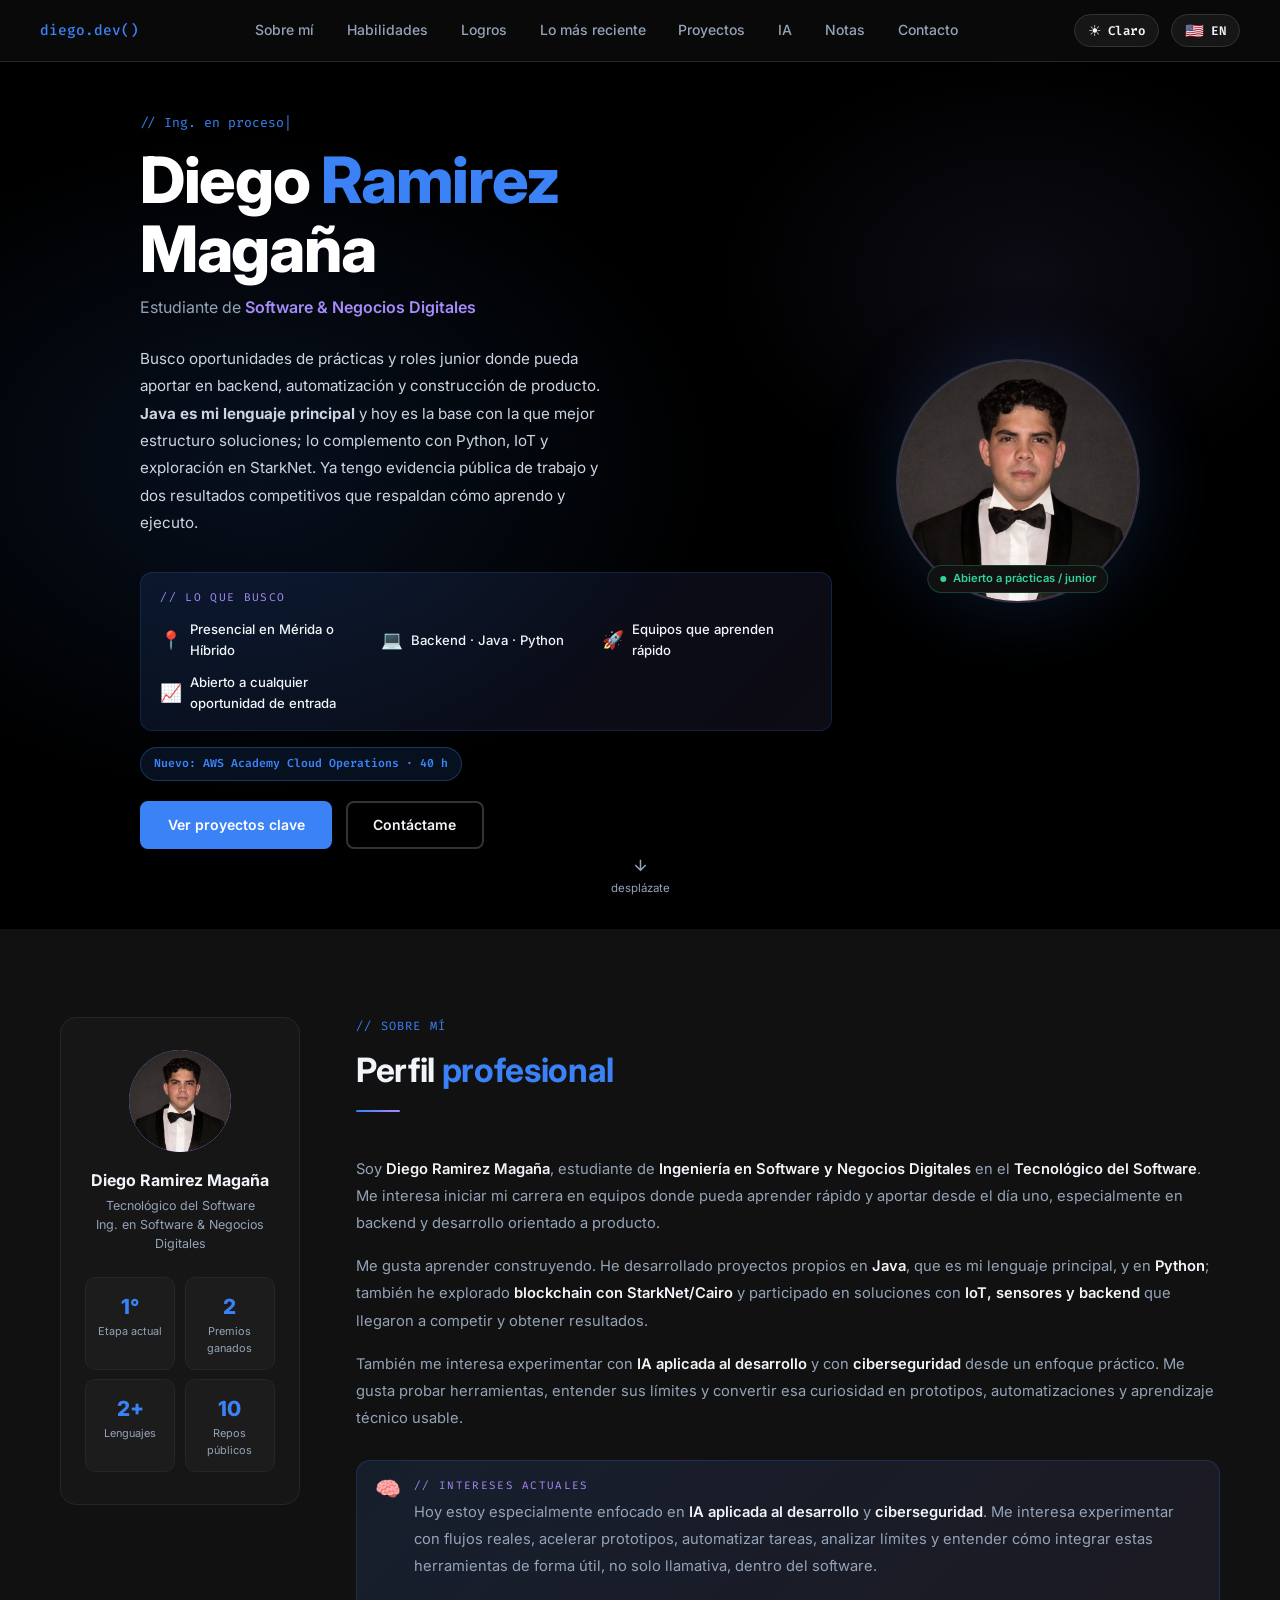
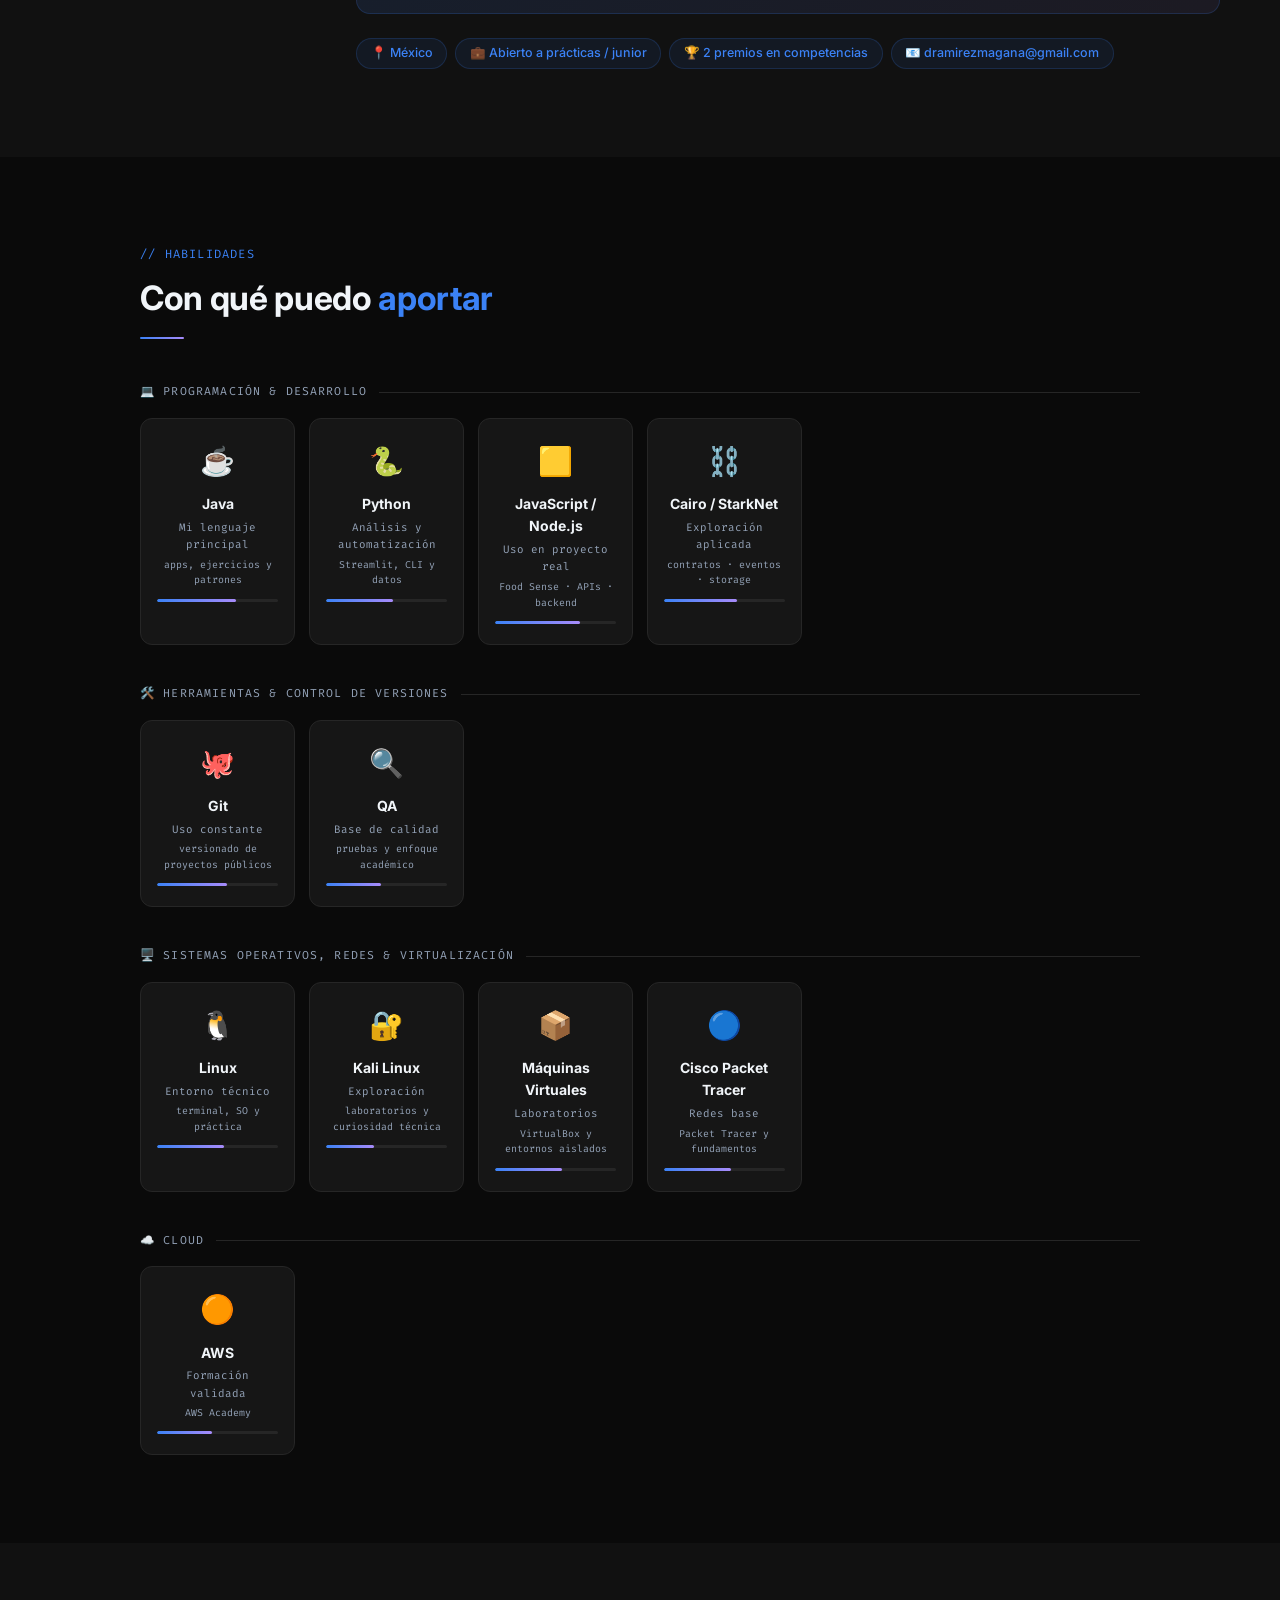
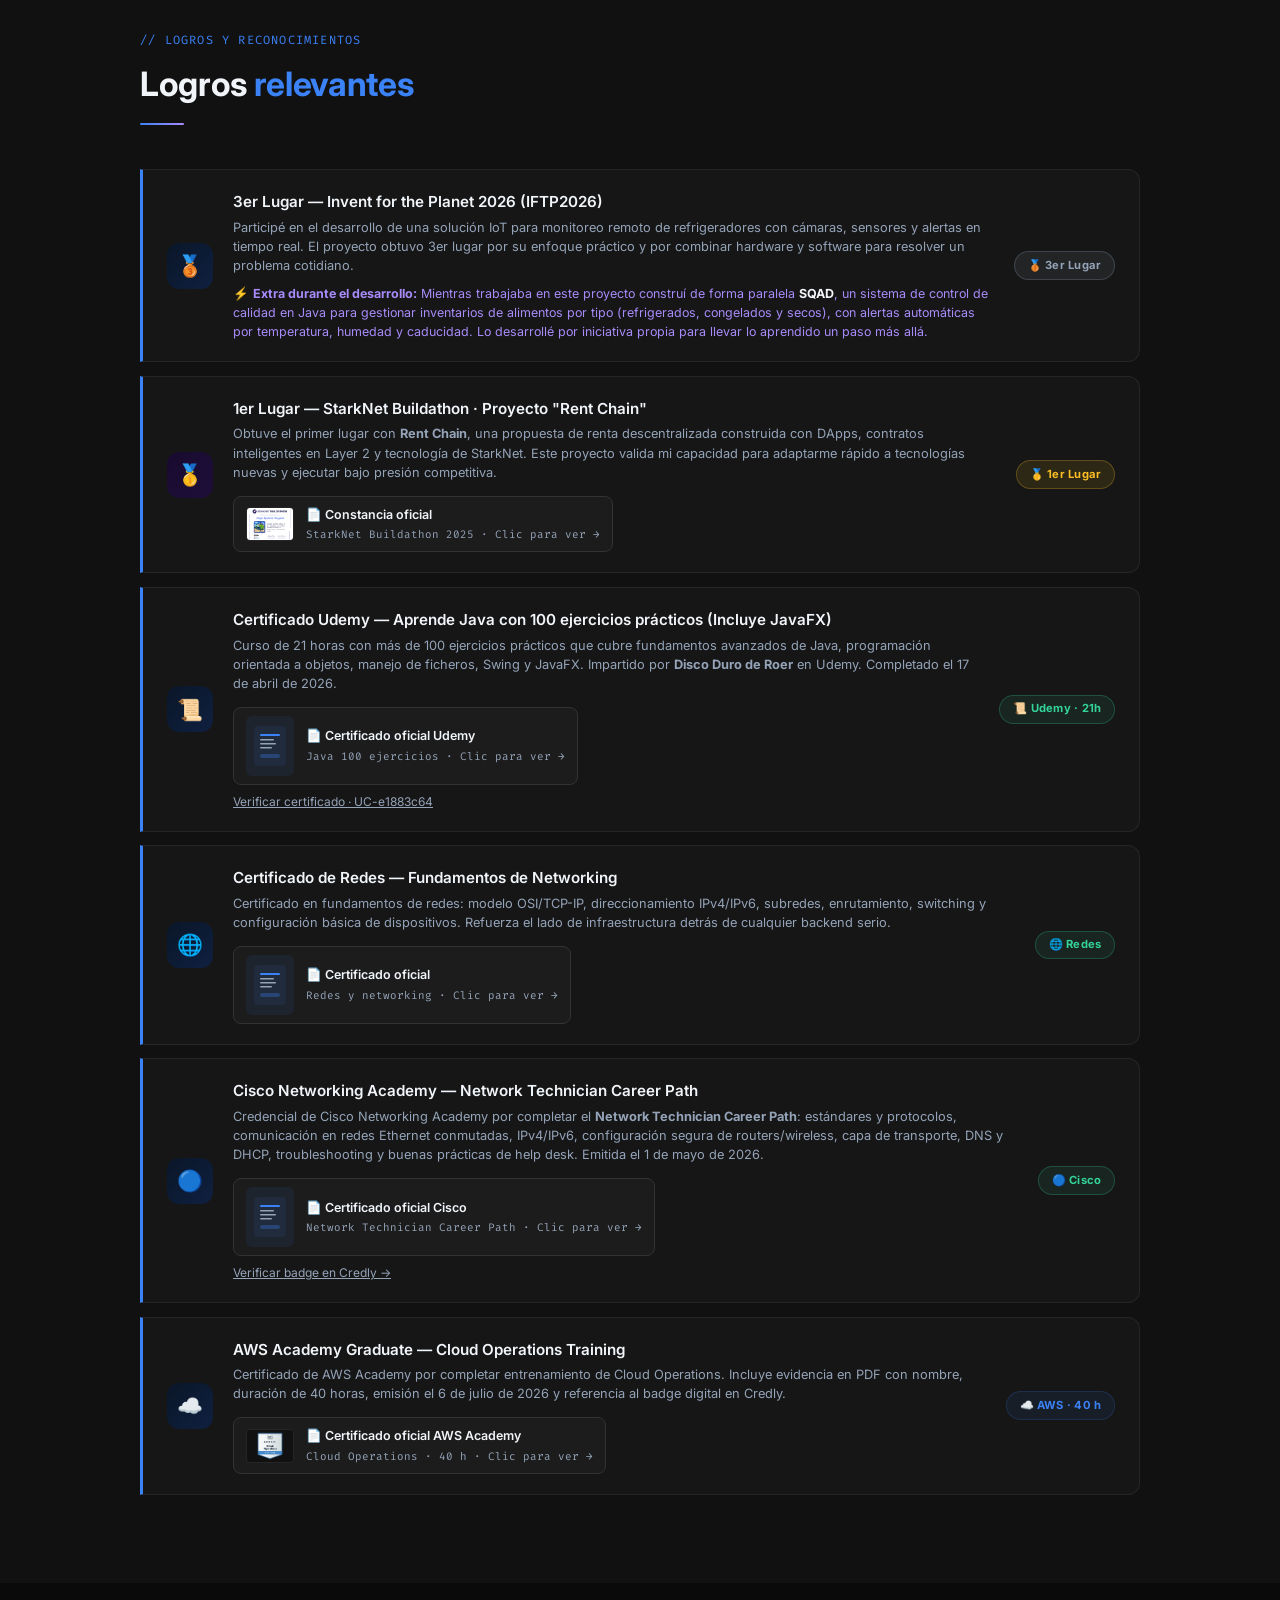
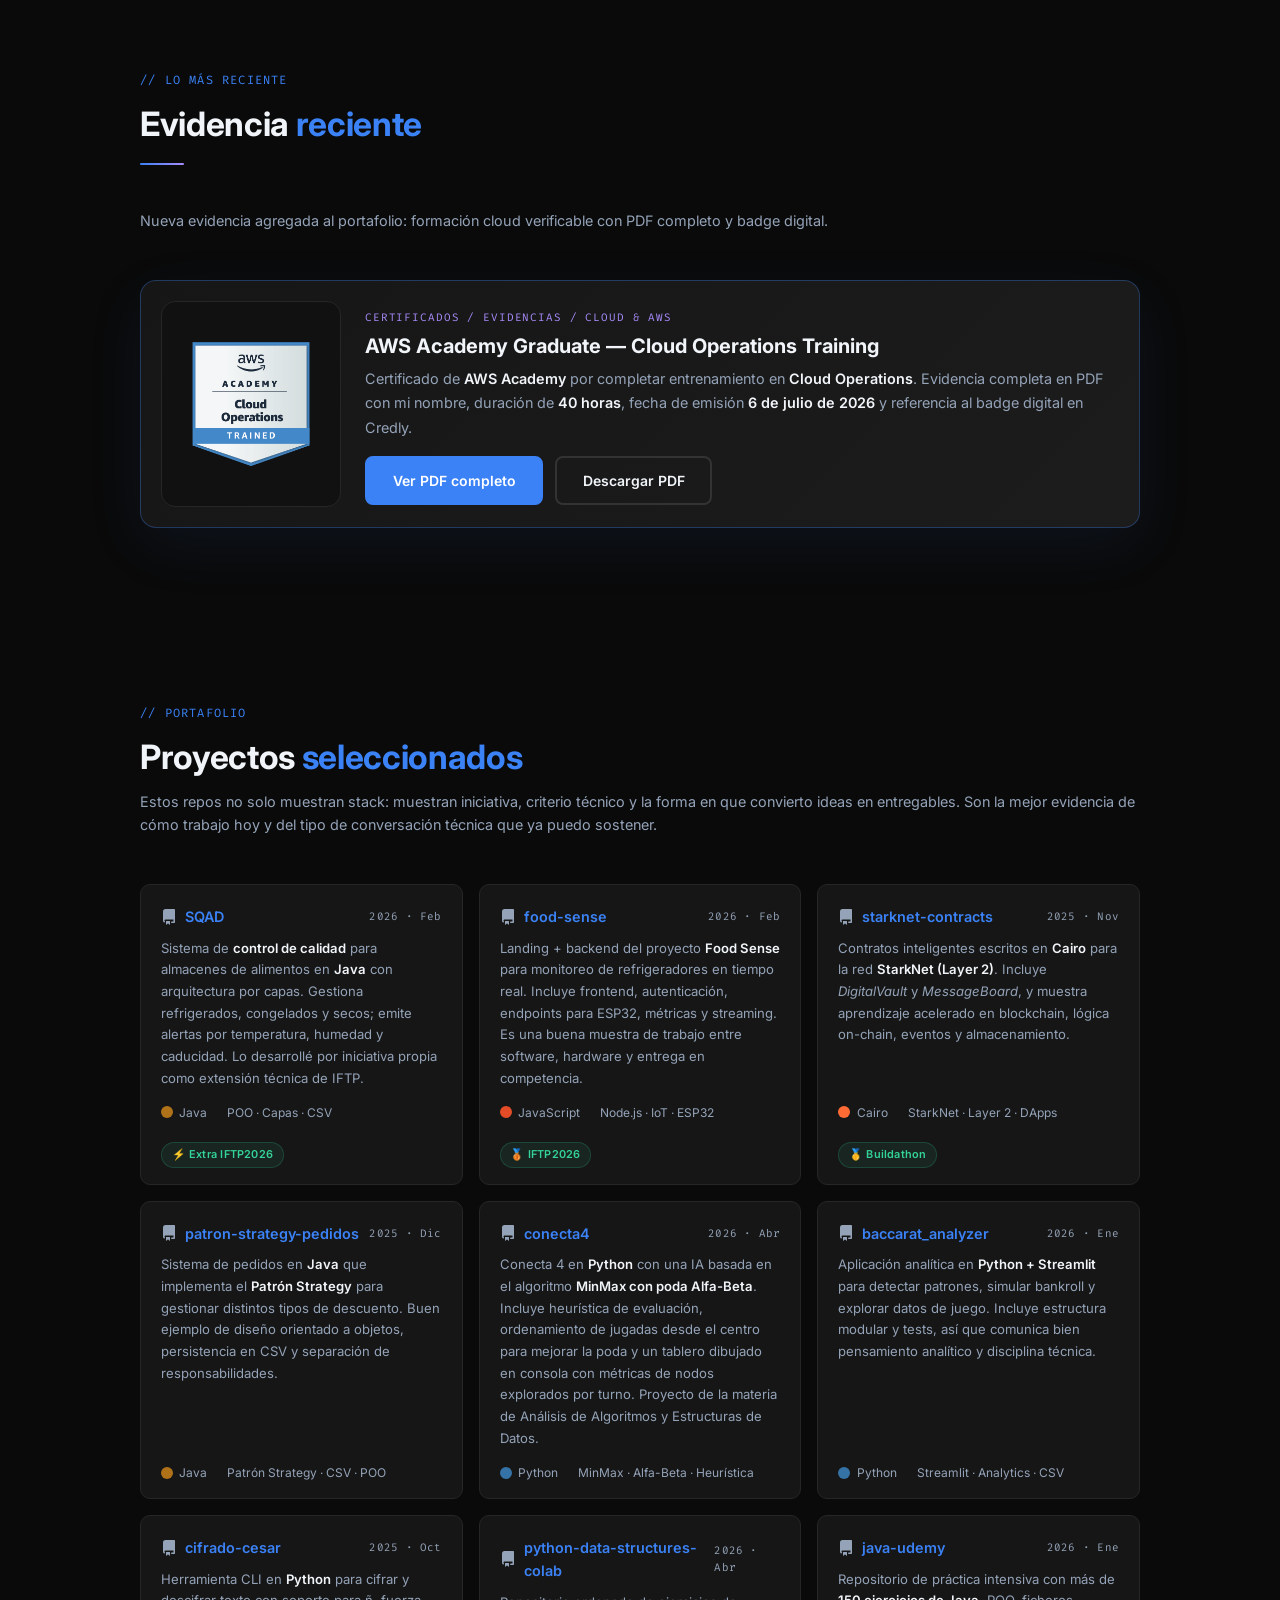
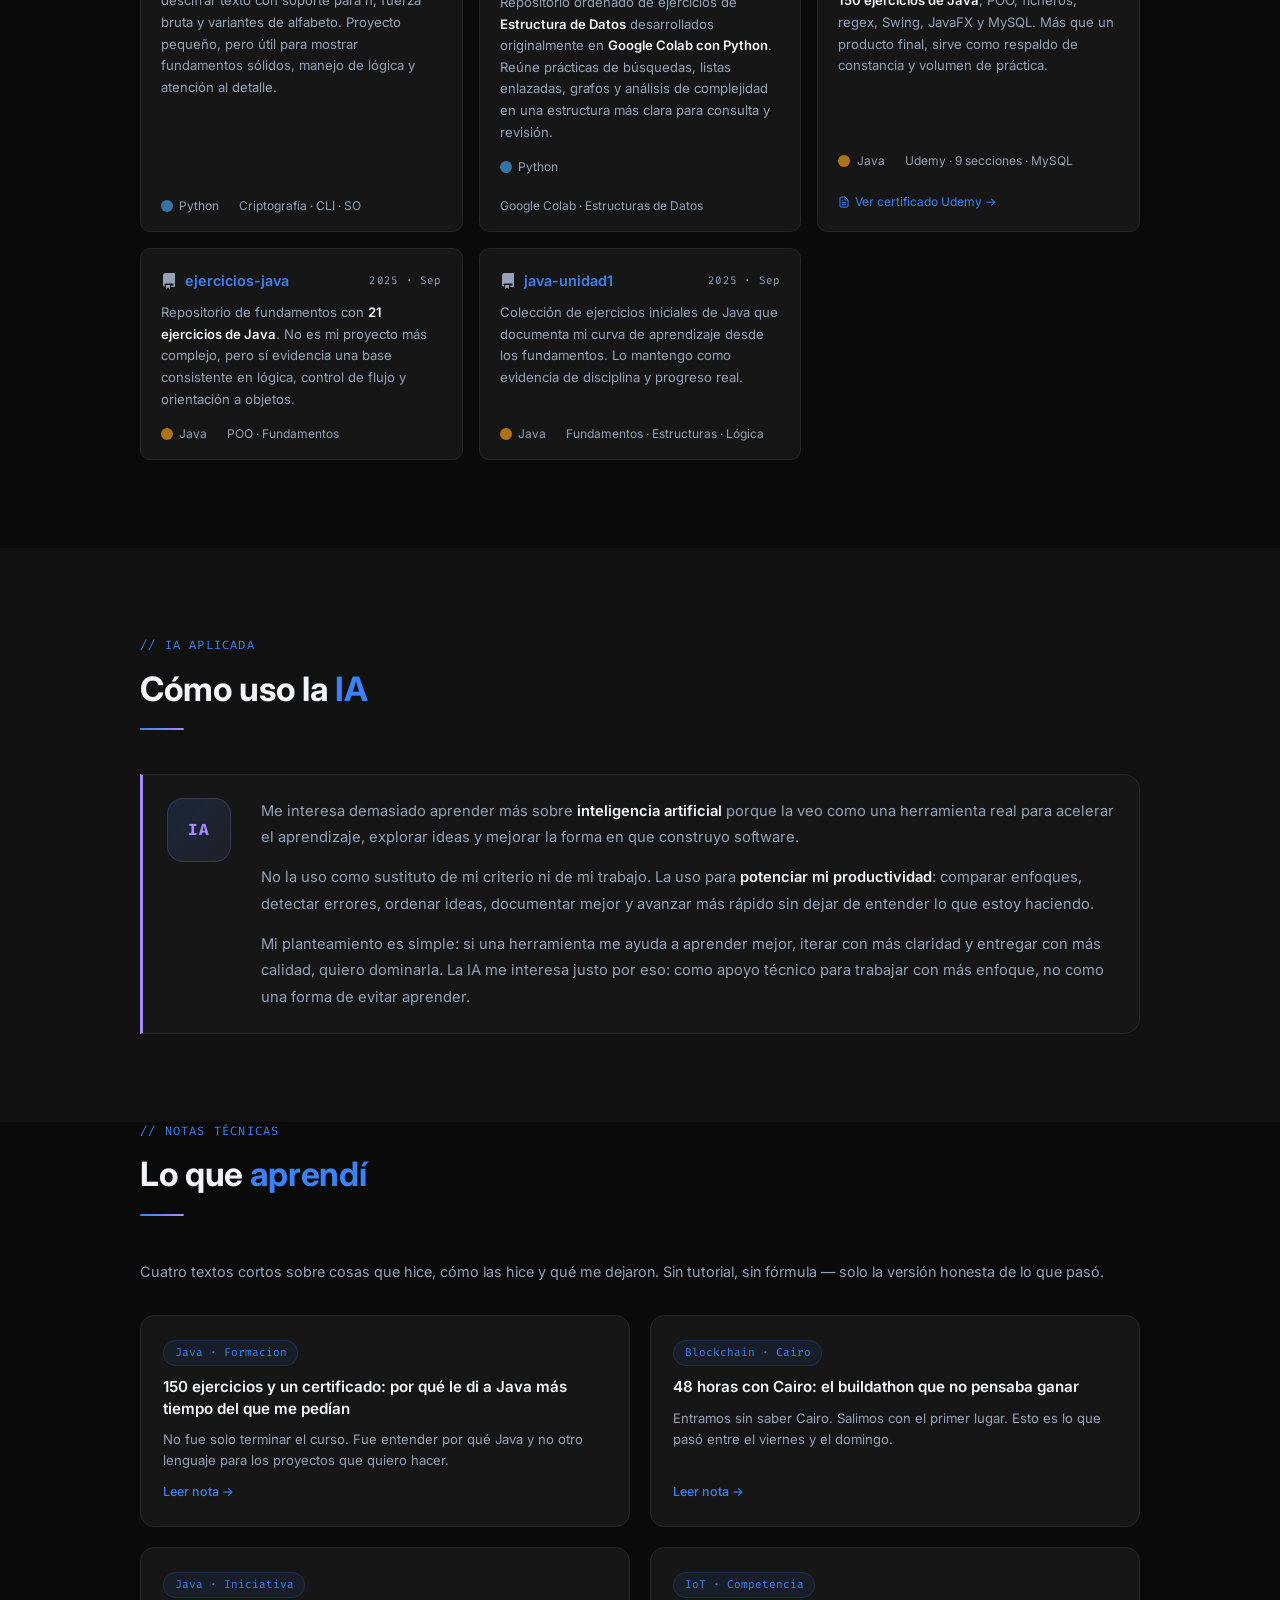
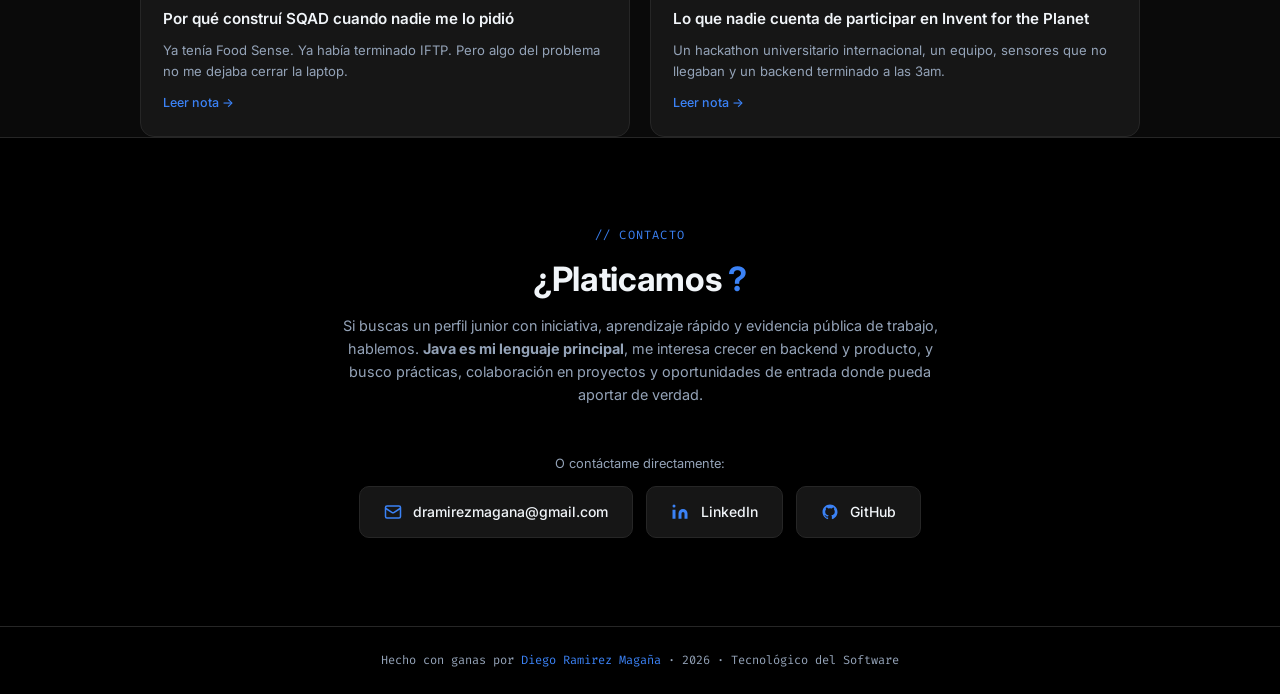
==== index.html @ ca090a3c "Ajusta orden de secciones y PDF AWS" ====
<!DOCTYPE html>
<html lang="es">
<head>
  <meta charset="UTF-8"/>
  <meta name="viewport" content="width=device-width, initial-scale=1.0"/>
  <title id="page-title">Diego Ramirez Magaña | Portafolio</title>

  <link rel="canonical" href="https://epinki07.github.io/portfolio/"/>

  <!-- Open Graph / LinkedIn preview -->
  <meta property="og:type"        content="website"/>
  <meta property="og:title"       id="meta-og-title" content="Diego Ramirez Magaña | Software, backend e innovación aplicada"/>
  <meta property="og:description" id="meta-og-description" content="Estudiante de software con proyectos en Java, Spring Boot, Python, IoT y StarkNet. Dos premios en competencias. Busco prácticas en backend, REST APIs, MySQL. Abierto a roles junior."/>
  <meta property="og:image"       content="buildathon-constancia.png"/>
  <meta name="description"        id="meta-description" content="Portafolio de Diego Ramirez Magaña. Estudiante de software con proyectos en Java, Spring Boot, Python, REST APIs, MySQL, IoT. 2 premios en competencias. Abierto a prácticas y oportunidades junior en backend."/>
  <meta name="author"             content="Diego Ramirez Magaña"/>
  <meta name="theme-color"        content="#3b82f6"/>

  <script>
    (function () {
      var storedTheme = null;
      try {
        storedTheme = localStorage.getItem('portfolio-theme');
      } catch (error) {}
      var theme = storedTheme === 'light' ? 'light' : 'dark';
      document.documentElement.setAttribute('data-theme', theme);
      var themeMeta = document.querySelector('meta[name="theme-color"]');
      if (themeMeta) themeMeta.setAttribute('content', theme === 'light' ? '#f7fbff' : '#0a0a0a');
    })();
  </script>

  <!-- Favicon SVG -->
  <link rel="icon" type="image/svg+xml" href="data:image/svg+xml,<svg xmlns='http://www.w3.org/2000/svg' viewBox='0 0 32 32'><rect width='32' height='32' rx='8' fill='%233b82f6'/><text x='50%25' y='54%25' dominant-baseline='middle' text-anchor='middle' font-family='Inter,sans-serif' font-weight='800' font-size='14' fill='white'>DR</text></svg>"/>
  <link rel="apple-touch-icon" href="data:image/svg+xml,<svg xmlns='http://www.w3.org/2000/svg' viewBox='0 0 180 180'><rect width='180' height='180' rx='36' fill='%233b82f6'/><text x='50%25' y='54%25' dominant-baseline='middle' text-anchor='middle' font-family='Inter,sans-serif' font-weight='800' font-size='78' fill='white'>DR</text></svg>"/>

  <!-- JSON-LD Schema.org Person -->
  <script type="application/ld+json">
  {
    "@context": "https://schema.org",
    "@type": "Person",
    "name": "Diego Ramirez Magaña",
    "givenName": "Diego",
    "familyName": "Ramirez Magaña",
    "jobTitle": "Estudiante de Ingeniería en Software y Negocios Digitales | Abierto a prácticas y roles junior",
    "email": "mailto:dramirezmagana@gmail.com",
    "url": "https://epinki07.github.io/portfolio/",
    "nationality": "Mexican",
    "alumniOf": {
      "@type": "EducationalOrganization",
      "name": "Tecnológico del Software",
      "address": {
        "@type": "PostalAddress",
        "addressLocality": "Mérida",
        "addressRegion": "Yucatán",
        "addressCountry": "MX"
      }
    },
    "award": [
      "1er Lugar — StarkNet Buildathon 2025 (Proyecto Rent Chain)",
      "3er Lugar — Invent for the Planet 2026 (IFTP2026)"
    ],
    "hasCredential": [
      {
        "@type": "EducationalOccupationalCredential",
        "name": "Aprende Java con 100 ejercicios prácticos (Incluye JavaFX)",
        "url": "https://ude.my/UC-e1883c64-c1e4-4f4a-b06f-751a5457dcdd",
        "credentialCategory": "Certificate",
        "recognizedBy": { "@type": "Organization", "name": "Udemy" },
        "dateCreated": "2026-04-17"
      },
      {
        "@type": "EducationalOccupationalCredential",
        "name": "Certificado de Redes — Fundamentos de Networking",
        "credentialCategory": "Certificate",
        "dateCreated": "2026-04-27"
      },
      {
        "@type": "EducationalOccupationalCredential",
        "name": "Cisco Networking Academy — Network Technician Career Path",
        "url": "https://www.credly.com/badges/a288bd71-a73c-40fb-9f00-145ce018b2ae/public_url",
        "credentialCategory": "Certificate",
        "recognizedBy": { "@type": "Organization", "name": "Cisco Networking Academy" },
        "dateCreated": "2026-05-01"
      },
      {
        "@type": "EducationalOccupationalCredential",
        "name": "AWS Academy Graduate — Cloud Operations Training",
        "url": "https://epinki07.github.io/portfolio/cv/AWS_Academy_Cloud_Operations_Diego_Ramirez_2026.pdf",
        "credentialCategory": "Certificate",
        "recognizedBy": { "@type": "Organization", "name": "AWS Academy" },
        "dateCreated": "2026-07-06"
      }
    ],
    "knowsAbout": [
      "Java", "Python", "HTML", "POO",
      "StarkNet", "Cairo", "Smart Contracts", "Blockchain",
      "Linux", "Kali Linux", "Cisco Packet Tracer",
      "AWS", "Streamlit", "Git"
    ],
    "sameAs": [
      "https://github.com/epinki07",
      "https://www.linkedin.com/in/diego-ramirez-maga%C3%B1a-b15022298/"
    ]
  }
  </script>

  <link rel="preconnect" href="https://fonts.googleapis.com"/>
  <link rel="preconnect" href="https://fonts.gstatic.com" crossorigin/>
  <link href="https://fonts.googleapis.com/css2?family=Inter:wght@300;400;500;600;700;800&family=Fira+Code:wght@400;500&display=swap" rel="stylesheet"/>
  <link rel="stylesheet" href="css/styles.css"/>

  <!-- Google Analytics 4 — reemplaza G-XXXXXXXXXX con tu Measurement ID desde analytics.google.com -->
  <script async src="https://www.googletagmanager.com/gtag/js?id=G-XXXXXXXXXX"></script>
  <script>
    window.dataLayer = window.dataLayer || [];
    function gtag(){dataLayer.push(arguments);}
    gtag('js', new Date());
    gtag('config', 'G-XXXXXXXXXX');
  </script>
</head>
<body>

  <!-- SCROLL PROGRESS BAR -->
  <div id="scroll-progress"></div>

  <!-- NAV -->
  <nav aria-label="Navegación principal">
    <span class="nav-logo">diego.dev()</span>
    <ul class="nav-links" id="nav-links">
      <li><a href="#about" id="nav-about">Sobre mí</a></li>
      <li><a href="#skills" id="nav-skills">Habilidades</a></li>
      <li><a href="#logros" id="nav-achievements">Logros</a></li>
      <li><a href="#reciente" id="nav-latest">Lo más reciente</a></li>
      <li><a href="#portafolio" id="nav-projects">Proyectos</a></li>
      <li><a href="#ia" id="nav-ai">IA</a></li>
      <li><a href="#notas" id="nav-notes">Notas</a></li>
      <li><a href="#contacto" id="nav-contact">Contacto</a></li>
    </ul>
    <div class="nav-right">
      <button class="theme-btn" id="theme-toggle" aria-label="Cambiar a modo claro">
        <span class="theme-icon" aria-hidden="true">☀</span><span class="theme-label">Claro</span>
      </button>
      <button class="lang-btn" id="lang-toggle" aria-label="Cambiar a inglés">
        <span class="lang-flag">🇺🇸</span><span class="lang-label">EN</span>
      </button>
      <button class="hamburger" id="hamburger" aria-label="Abrir menú" aria-expanded="false" aria-controls="nav-links">
        <span></span><span></span><span></span>
      </button>
    </div>
  </nav>

  <!-- HERO -->
  <section class="hero" id="inicio">
    <div class="hero-inner">
      <div class="hero-text">
        <span class="hero-label" id="typing-label"></span>
        <h1>Diego <span class="highlight">Ramirez</span><br/>Magaña</h1>
        <p class="hero-role" id="hero-role">Estudiante de <strong>Software &amp; Negocios Digitales</strong></p>
        <p class="hero-desc" id="hero-desc">
          Busco oportunidades de prácticas y roles junior donde pueda aportar en
          backend, automatización y construcción de producto.
          <strong>Java es mi lenguaje principal</strong> y hoy es la base con la que
          mejor estructuro soluciones; lo complemento con Python, IoT y exploración en
          StarkNet. Ya tengo evidencia pública de trabajo y dos resultados competitivos
          que respaldan cómo aprendo y ejecuto.
        </p>

        <!-- QUÉ BUSCO -->
        <div class="looking-for">
          <span class="looking-for-label">// lo que busco</span>
          <div class="looking-for-grid">
            <div class="looking-for-item">
              <span class="looking-for-icon">📍</span>
              <span id="looking-for-location">Presencial en Mérida o Híbrido</span>
            </div>
            <div class="looking-for-item">
              <span class="looking-for-icon">💻</span>
              <span id="looking-for-stack">Backend · Java · Python</span>
            </div>
            <div class="looking-for-item">
              <span class="looking-for-icon">🚀</span>
              <span id="looking-for-teams">Equipos que aprenden rápido</span>
            </div>
            <div class="looking-for-item">
              <span class="looking-for-icon">📈</span>
              <span id="looking-for-type">Abierto a cualquier oportunidad de entrada</span>
            </div>
          </div>
        </div>

        <a href="#reciente" class="latest-hero-link" id="hero-latest-link">Nuevo: AWS Academy Cloud Operations · 40 h</a>

        <div class="hero-btns">
          <a href="#portafolio" class="btn btn-primary" id="hero-btn-achievements">Ver proyectos clave</a>
          <a href="#contacto" class="btn btn-ghost" id="hero-btn-contact">Contáctame</a>
        </div>
      </div>
      <div class="hero-avatar-wrap">
        <div class="hero-avatar">
          <img src="profile.jpg" alt="Foto de Diego Ramirez Magaña, estudiante de Ingeniería en Software" width="320" height="320" fetchpriority="high"/>
        </div>
        <span class="online-pill" id="availability-pill">Abierto a prácticas / junior</span>
      </div>
    </div>
    <div class="scroll-hint">
      <svg width="18" height="18" viewBox="0 0 24 24" fill="none" stroke="currentColor" stroke-width="2" aria-hidden="true" focusable="false">
        <path d="M12 5v14M5 12l7 7 7-7"/>
      </svg>
      <span id="scroll-hint-label">desplázate</span>
    </div>
  </section>

  <!-- ABOUT -->
  <section id="about">
    <div class="container container-wide">
      <div class="about-grid">
        <div class="about-card">
          <div class="about-avatar">
            <img src="profile.jpg" alt="Retrato de Diego Ramirez Magaña" loading="lazy" decoding="async" width="160" height="160"/>
          </div>
          <h3>Diego Ramirez Magaña</h3>
          <p id="about-card-program">Tecnológico del Software<br/>Ing. en Software &amp; Negocios Digitales</p>
          <div class="about-stats">
            <div class="stat">
              <div class="stat-num">1°</div>
              <div class="stat-label" id="stat-year-label">Etapa actual</div>
            </div>
            <div class="stat">
              <div class="stat-num" data-count="2">2</div>
              <div class="stat-label" id="stat-awards-label">Premios ganados</div>
            </div>
            <div class="stat">
              <div class="stat-num">2+</div>
              <div class="stat-label" id="stat-languages-label">Lenguajes</div>
            </div>
            <div class="stat">
              <div class="stat-num" data-count="10">10</div>
              <div class="stat-label" id="stat-repos-label">Repos públicos</div>
            </div>
          </div>
        </div>
        <div class="about-body">
          <span class="section-tag" id="about-tag">// sobre mí</span>
          <h2 class="section-title" id="about-title">Perfil <span>profesional</span></h2>
          <div class="divider"></div>
          <p id="about-p1">
            Soy <strong>Diego Ramirez Magaña</strong>, estudiante de
            <strong>Ingeniería en Software y Negocios Digitales</strong> en el
            <strong>Tecnológico del Software</strong>. Me interesa iniciar mi carrera
            en equipos donde pueda aprender rápido y aportar desde el día uno,
            especialmente en backend y desarrollo orientado a producto.
          </p>
          <p id="about-p2">
            Me gusta aprender construyendo. He desarrollado proyectos propios en
            <strong>Java</strong>, que es mi lenguaje principal, y en
            <strong>Python</strong>; también he explorado
            <strong>blockchain con StarkNet/Cairo</strong> y participado en soluciones
            con <strong>IoT, sensores y backend</strong> que llegaron a competir y
            obtener resultados.
          </p>
          <p id="about-p3">
            También me interesa experimentar con <strong>IA aplicada al desarrollo</strong>
            y con <strong>ciberseguridad</strong> desde un enfoque práctico. Me gusta
            probar herramientas, entender sus límites y convertir esa curiosidad en
            prototipos, automatizaciones y aprendizaje técnico usable.
          </p>
          <div class="now-learning">
            <span class="now-learning-icon" aria-hidden="true">🧠</span>
            <div class="now-learning-body">
              <span class="now-learning-label" id="now-learning-label">// intereses actuales</span>
              <p class="now-learning-text" id="now-learning-text">
                Hoy estoy especialmente enfocado en
                <strong>IA aplicada al desarrollo</strong> y
                <strong>ciberseguridad</strong>. Me interesa experimentar con flujos
                reales, acelerar prototipos, automatizar tareas, analizar límites y
                entender cómo integrar estas herramientas de forma útil, no solo
                llamativa, dentro del software.
              </p>
            </div>
          </div>
          <div class="chips">
            <span class="chip" id="chip-location">📍 México</span>
            <span class="chip" id="chip-year">💼 Abierto a prácticas / junior</span>
            <span class="chip" id="chip-awards">🏆 2 premios en competencias</span>
            <span class="chip" id="chip-email">📧 dramirezmagana@gmail.com</span>
          </div>
        </div>
      </div>
    </div>
  </section>

  <!-- SKILLS -->
  <section id="skills">
    <div class="container">
      <span class="section-tag" id="skills-tag">// habilidades</span>
      <h2 class="section-title" id="skills-title">Con qué puedo <span>aportar</span></h2>
      <div class="divider"></div>
      <div class="skills-categories">

        <div>
          <div class="skill-category-label" id="skills-category-dev">💻 Programación &amp; Desarrollo</div>
          <div class="skills-grid">

            <div class="skill-card">
              <span class="skill-emoji" aria-hidden="true">☕</span>
              <div class="skill-name">Java</div>
              <div class="skill-level" id="skill-java-level">Mi lenguaje principal</div>
              <div class="skill-meta" id="skill-java-meta">apps, ejercicios y patrones</div>
              <div class="skill-bar"><div class="skill-fill" style="width:65%"></div></div>
            </div>

            <div class="skill-card">
              <span class="skill-emoji" aria-hidden="true">🐍</span>
              <div class="skill-name">Python</div>
              <div class="skill-level" id="skill-python-level">Análisis y automatización</div>
              <div class="skill-meta" id="skill-python-meta">Streamlit, CLI y datos</div>
              <div class="skill-bar"><div class="skill-fill" style="width:55%"></div></div>
            </div>

            <div class="skill-card">
              <span class="skill-emoji" aria-hidden="true">🟨</span>
              <div class="skill-name">JavaScript / Node.js</div>
              <div class="skill-level" id="skill-oop-level">Uso en proyecto real</div>
              <div class="skill-meta" id="skill-oop-meta">Food Sense · APIs · backend</div>
              <div class="skill-bar"><div class="skill-fill" style="width:70%"></div></div>
            </div>

            <div class="skill-card">
              <span class="skill-emoji" aria-hidden="true">⛓️</span>
              <div class="skill-name">Cairo / StarkNet</div>
              <div class="skill-level" id="skill-html-level">Exploración aplicada</div>
              <div class="skill-meta" id="skill-html-meta">contratos · eventos · storage</div>
              <div class="skill-bar"><div class="skill-fill" style="width:60%"></div></div>
            </div>

          </div>
        </div>

        <div>
          <div class="skill-category-label" id="skills-category-tools">🛠️ Herramientas &amp; Control de versiones</div>
          <div class="skills-grid">

            <div class="skill-card">
              <span class="skill-emoji" aria-hidden="true">🐙</span>
              <div class="skill-name" id="skill-git-name">Git</div>
              <div class="skill-level" id="skill-git-level">Uso constante</div>
              <div class="skill-meta" id="skill-git-meta">versionado de proyectos públicos</div>
              <div class="skill-bar"><div class="skill-fill" style="width:58%"></div></div>
            </div>

            <div class="skill-card">
              <span class="skill-emoji" aria-hidden="true">🔍</span>
              <div class="skill-name">QA</div>
              <div class="skill-level" id="skill-qa-level">Base de calidad</div>
              <div class="skill-meta" id="skill-qa-meta">pruebas y enfoque académico</div>
              <div class="skill-bar"><div class="skill-fill" style="width:45%"></div></div>
            </div>

          </div>
        </div>

        <div>
          <div class="skill-category-label" id="skills-category-systems">🖥️ Sistemas operativos, Redes &amp; Virtualización</div>
          <div class="skills-grid">

            <div class="skill-card">
              <span class="skill-emoji" aria-hidden="true">🐧</span>
              <div class="skill-name">Linux</div>
              <div class="skill-level" id="skill-linux-level">Entorno técnico</div>
              <div class="skill-meta" id="skill-linux-meta">terminal, SO y práctica</div>
              <div class="skill-bar"><div class="skill-fill" style="width:55%"></div></div>
            </div>

            <div class="skill-card">
              <span class="skill-emoji" aria-hidden="true">🔐</span>
              <div class="skill-name">Kali Linux</div>
              <div class="skill-level" id="skill-kali-level">Exploración</div>
              <div class="skill-meta" id="skill-kali-meta">laboratorios y curiosidad técnica</div>
              <div class="skill-bar"><div class="skill-fill" style="width:40%"></div></div>
            </div>

            <div class="skill-card">
              <span class="skill-emoji" aria-hidden="true">📦</span>
              <div class="skill-name" id="skill-vm-name">Máquinas Virtuales</div>
              <div class="skill-level" id="skill-vm-level">Laboratorios</div>
              <div class="skill-meta" id="skill-vm-meta">VirtualBox y entornos aislados</div>
              <div class="skill-bar"><div class="skill-fill" style="width:55%"></div></div>
            </div>

            <div class="skill-card">
              <span class="skill-emoji" aria-hidden="true">🔵</span>
              <div class="skill-name">Cisco Packet Tracer</div>
              <div class="skill-level" id="skill-cisco-level">Redes base</div>
              <div class="skill-meta" id="skill-cisco-meta">Packet Tracer y fundamentos</div>
              <div class="skill-bar"><div class="skill-fill" style="width:55%"></div></div>
            </div>

          </div>
        </div>

        <div>
          <div class="skill-category-label" id="skills-category-cloud">☁️ Cloud</div>
          <div class="skills-grid">

            <div class="skill-card">
              <span class="skill-emoji" aria-hidden="true">🟠</span>
              <div class="skill-name">AWS</div>
              <div class="skill-level" id="skill-aws-level">Formación validada</div>
              <div class="skill-meta" id="skill-aws-meta">AWS Academy</div>
              <div class="skill-bar"><div class="skill-fill" style="width:45%"></div></div>
            </div>

          </div>
        </div>

      </div>
    </div>
  </section>

  <!-- LOGROS -->
  <section id="logros">
    <div class="container">
      <span class="section-tag" id="achievements-tag">// logros y reconocimientos</span>
      <h2 class="section-title" id="achievements-title">Logros <span>relevantes</span></h2>
      <div class="divider"></div>
      <div class="logros-list">

        <div class="logro-card">
          <div class="logro-icon thumb-blue" aria-hidden="true">🥉</div>
          <div class="logro-info">
            <h3 id="achievement-iftp-title">3er Lugar — Invent for the Planet 2026 (IFTP2026)</h3>
            <p id="achievement-iftp-desc">
              Participé en el desarrollo de una solución IoT para monitoreo remoto de
              refrigeradores con cámaras, sensores y alertas en tiempo real. El proyecto
              obtuvo 3er lugar por su enfoque práctico y por combinar hardware y software
              para resolver un problema cotidiano.
            </p>
            <p id="achievement-iftp-extra" style="margin-top:.6rem; font-size:.78rem; color:var(--accent2);">
              ⚡ <strong style="color:var(--accent2);">Extra durante el desarrollo:</strong>
              Mientras trabajaba en este proyecto construí de forma paralela
              <strong style="color:var(--text);">SQAD</strong>, un sistema de control de
              calidad en Java para gestionar inventarios de alimentos por tipo
              (refrigerados, congelados y secos), con alertas automáticas por temperatura,
              humedad y caducidad. Lo desarrollé por iniciativa propia para llevar lo
              aprendido un paso más allá.
            </p>
          </div>
          <span class="logro-badge badge-silver" id="achievement-iftp-badge">🥉 3er Lugar</span>
        </div>

        <div class="logro-card logro-card--expandable">
          <div class="logro-icon thumb-purple" aria-hidden="true">🥇</div>
          <div class="logro-info">
            <h3 id="achievement-buildathon-title">1er Lugar — StarkNet Buildathon · Proyecto "Rent Chain"</h3>
            <p id="achievement-buildathon-desc">
              Obtuve el primer lugar con <strong>Rent Chain</strong>, una propuesta de
              renta descentralizada construida con DApps, contratos inteligentes en
              Layer 2 y tecnología de StarkNet. Este proyecto valida mi capacidad para
              adaptarme rápido a tecnologías nuevas y ejecutar bajo presión competitiva.
            </p>
            <div class="constancia-thumb" id="certificate-trigger">
              <img src="buildathon-constancia.png" alt="Vista previa de la constancia del StarkNet Buildathon 2025" class="constancia-thumb-img" loading="lazy" decoding="async" width="80" height="56"/>
              <div class="constancia-thumb-info">
                <span class="constancia-thumb-name" id="certificate-title">📄 Constancia oficial</span>
                <span class="constancia-thumb-meta" id="certificate-meta">StarkNet Buildathon 2025 · Clic para ver →</span>
              </div>
            </div>
          </div>
          <span class="logro-badge badge-gold" id="achievement-buildathon-badge">🥇 1er Lugar</span>
        </div>


        <div class="logro-card logro-card--expandable">
          <div class="logro-icon thumb-blue" aria-hidden="true">📜</div>
          <div class="logro-info">
            <h3 id="achievement-udemy-java-title">Certificado Udemy — Aprende Java con 100 ejercicios prácticos (Incluye JavaFX)</h3>
            <p id="achievement-udemy-java-desc">
              Curso de 21 horas con más de 100 ejercicios prácticos que cubre fundamentos avanzados de Java, programación orientada a objetos, manejo de ficheros, Swing y JavaFX. Impartido por <strong>Disco Duro de Roer</strong> en Udemy. Completado el 17 de abril de 2026.
            </p>
            <div class="constancia-thumb" id="udemy-cert-trigger">
              <div class="udemy-cert-preview" aria-hidden="true">
                <svg width="32" height="40" viewBox="0 0 32 40" fill="none" xmlns="http://www.w3.org/2000/svg" style="flex-shrink:0">
                  <rect width="32" height="40" rx="4" fill="var(--accent-soft-bg)"/>
                  <rect x="6" y="8" width="20" height="2" rx="1" fill="var(--accent)"/>
                  <rect x="6" y="13" width="14" height="1.5" rx="0.75" fill="var(--muted)"/>
                  <rect x="6" y="17" width="16" height="1.5" rx="0.75" fill="var(--muted)"/>
                  <rect x="6" y="21" width="12" height="1.5" rx="0.75" fill="var(--muted)"/>
                  <rect x="6" y="28" width="20" height="4" rx="2" fill="var(--accent)" opacity="0.3"/>
                </svg>
              </div>
              <div class="constancia-thumb-info">
                <span class="constancia-thumb-name" id="udemy-cert-title">📄 Certificado oficial Udemy</span>
                <span class="constancia-thumb-meta" id="udemy-cert-meta">Java 100 ejercicios · Clic para ver →</span>
              </div>
            </div>
            <p style="margin-top:.5rem; font-size:.75rem; color:var(--muted);">
              <a href="https://ude.my/UC-e1883c64-c1e4-4f4a-b06f-751a5457dcdd" target="_blank" rel="noopener noreferrer" id="achievement-udemy-java-link" style="color:var(--muted); text-decoration:underline;">Verificar en Udemy · UC-e1883c64</a>
            </p>
          </div>
          <span class="logro-badge badge-green" id="achievement-udemy-java-badge">📜 Udemy · 21h</span>
        </div>

        <div class="logro-card logro-card--expandable">
          <div class="logro-icon thumb-blue" aria-hidden="true">🌐</div>
          <div class="logro-info">
            <h3 id="achievement-redes-title">Certificado de Redes — Fundamentos de Networking</h3>
            <p id="achievement-redes-desc">
              Certificado en fundamentos de redes: modelo OSI/TCP-IP, direccionamiento IPv4/IPv6, subredes, enrutamiento, switching y configuración básica de dispositivos. Refuerza el lado de infraestructura detrás de cualquier backend serio.
            </p>
            <div class="constancia-thumb" id="redes-cert-trigger">
              <div class="udemy-cert-preview" aria-hidden="true">
                <svg width="32" height="40" viewBox="0 0 32 40" fill="none" xmlns="http://www.w3.org/2000/svg" style="flex-shrink:0">
                  <rect width="32" height="40" rx="4" fill="var(--accent-soft-bg)"/>
                  <rect x="6" y="8" width="20" height="2" rx="1" fill="var(--accent)"/>
                  <rect x="6" y="13" width="14" height="1.5" rx="0.75" fill="var(--muted)"/>
                  <rect x="6" y="17" width="16" height="1.5" rx="0.75" fill="var(--muted)"/>
                  <rect x="6" y="21" width="12" height="1.5" rx="0.75" fill="var(--muted)"/>
                  <rect x="6" y="28" width="20" height="4" rx="2" fill="var(--accent)" opacity="0.3"/>
                </svg>
              </div>
              <div class="constancia-thumb-info">
                <span class="constancia-thumb-name" id="redes-cert-title">📄 Certificado oficial</span>
                <span class="constancia-thumb-meta" id="redes-cert-meta">Redes y networking · Clic para ver →</span>
              </div>
            </div>
          </div>
          <span class="logro-badge badge-green" id="achievement-redes-badge">🌐 Redes</span>
        </div>

        <div class="logro-card logro-card--expandable">
          <div class="logro-icon thumb-blue" aria-hidden="true">🔵</div>
          <div class="logro-info">
            <h3 id="achievement-cisco-title">Cisco Networking Academy — Network Technician Career Path</h3>
            <p id="achievement-cisco-desc">
              Credencial de Cisco Networking Academy por completar el <strong>Network Technician Career Path</strong>: estándares y protocolos, comunicación en redes Ethernet conmutadas, IPv4/IPv6, configuración segura de routers/wireless, capa de transporte, DNS y DHCP, troubleshooting y buenas prácticas de help desk. Emitida el 1 de mayo de 2026.
            </p>
            <div class="constancia-thumb" id="cisco-cert-trigger">
              <div class="udemy-cert-preview" aria-hidden="true">
                <svg width="32" height="40" viewBox="0 0 32 40" fill="none" xmlns="http://www.w3.org/2000/svg" style="flex-shrink:0">
                  <rect width="32" height="40" rx="4" fill="var(--accent-soft-bg)"/>
                  <rect x="6" y="8" width="20" height="2" rx="1" fill="var(--accent)"/>
                  <rect x="6" y="13" width="14" height="1.5" rx="0.75" fill="var(--muted)"/>
                  <rect x="6" y="17" width="16" height="1.5" rx="0.75" fill="var(--muted)"/>
                  <rect x="6" y="21" width="12" height="1.5" rx="0.75" fill="var(--muted)"/>
                  <rect x="6" y="28" width="20" height="4" rx="2" fill="var(--accent)" opacity="0.3"/>
                </svg>
              </div>
              <div class="constancia-thumb-info">
                <span class="constancia-thumb-name" id="cisco-cert-title">📄 Certificado oficial Cisco</span>
                <span class="constancia-thumb-meta" id="cisco-cert-meta">Network Technician Career Path · Clic para ver →</span>
              </div>
            </div>
            <p style="margin-top:.5rem; font-size:.75rem; color:var(--muted);">
              <a href="https://www.credly.com/badges/a288bd71-a73c-40fb-9f00-145ce018b2ae/public_url" target="_blank" rel="noopener noreferrer" id="achievement-cisco-link" style="color:var(--muted); text-decoration:underline;">Verificar badge en Credly →</a>
            </p>
          </div>
          <span class="logro-badge badge-green" id="achievement-cisco-badge">🔵 Cisco</span>
        </div>

        <div class="logro-card logro-card--expandable">
          <div class="logro-icon thumb-blue" aria-hidden="true">☁️</div>
          <div class="logro-info">
            <h3 id="achievement-aws-title">AWS Academy Graduate — Cloud Operations Training</h3>
            <p id="achievement-aws-desc">
              Certificado de AWS Academy por completar entrenamiento de Cloud Operations.
              Incluye evidencia en PDF con nombre, duración de 40 horas, emisión el
              6 de julio de 2026 y referencia al badge digital en Credly.
            </p>
            <div class="constancia-thumb" id="aws-cert-logro-trigger">
              <img src="assets/aws-academy-cloud-operations-badge.png" alt="Badge AWS Academy Cloud Operations Trained" class="constancia-thumb-img constancia-thumb-img--contain" loading="lazy" decoding="async" width="80" height="80"/>
              <div class="constancia-thumb-info">
                <span class="constancia-thumb-name" id="aws-cert-title">📄 Certificado oficial AWS Academy</span>
                <span class="constancia-thumb-meta" id="aws-cert-meta">Cloud Operations · 40 h · Clic para ver →</span>
              </div>
            </div>
          </div>
          <span class="logro-badge badge-blue" id="achievement-aws-badge">☁️ AWS · 40 h</span>
        </div>

      </div>
    </div>
  </section>

  <!-- LO MÁS RECIENTE -->
  <section id="reciente">
    <div class="container">
      <span class="section-tag" id="latest-tag">// lo más reciente</span>
      <h2 class="section-title" id="latest-title">Evidencia <span>reciente</span></h2>
      <div class="divider"></div>
      <p class="section-sub" id="latest-sub">
        Nueva evidencia agregada al portafolio: formación cloud verificable con PDF completo y badge digital.
      </p>

      <div class="latest-card">
        <div class="latest-badge-wrap">
          <img src="assets/aws-academy-cloud-operations-badge.png" alt="Badge AWS Academy Cloud Operations Trained" class="latest-badge-img" loading="lazy" decoding="async" width="180" height="180"/>
        </div>
        <div class="latest-info">
          <span class="latest-kicker" id="latest-aws-kicker">Certificados / Evidencias / Cloud &amp; AWS</span>
          <h3 id="latest-aws-title">AWS Academy Graduate — Cloud Operations Training</h3>
          <p id="latest-aws-desc">
            Certificado de <strong>AWS Academy</strong> por completar entrenamiento en
            <strong>Cloud Operations</strong>. Evidencia completa en PDF con mi nombre,
            duración de <strong>40 horas</strong>, fecha de emisión
            <strong>6 de julio de 2026</strong> y referencia al badge digital en Credly.
          </p>
          <div class="latest-actions">
            <a class="btn btn-primary" id="aws-cert-trigger" href="cv/AWS_Academy_Cloud_Operations_Diego_Ramirez_2026.pdf" target="_blank" rel="noopener noreferrer">Ver PDF completo</a>
            <a class="btn btn-ghost" id="latest-aws-download" href="cv/AWS_Academy_Cloud_Operations_Diego_Ramirez_2026.pdf" download>Descargar PDF</a>
          </div>
        </div>
      </div>
    </div>
  </section>

  <!-- PORTAFOLIO -->
  <section id="portafolio">
    <div class="container">
      <span class="section-tag" id="projects-tag">// portafolio</span>
      <h2 class="section-title" id="projects-title">Proyectos <span>seleccionados</span></h2>
      <p class="section-sub" id="projects-sub">Estos repos no solo muestran stack: muestran iniciativa, criterio técnico y la forma en que convierto ideas en entregables. Son la mejor evidencia de cómo trabajo hoy y del tipo de conversación técnica que ya puedo sostener.</p>
      <div class="gh-grid">

        <!-- SQAD - PROYECTO #1 (INICIATIVA PROPIA) -->
        <div class="gh-card">
          <div class="gh-header">
            <a href="https://github.com/epinki07/SQAD" target="_blank" class="gh-repo-name">
              <svg width="16" height="16" viewBox="0 0 16 16" fill="var(--muted)" aria-hidden="true" focusable="false"><path d="M2 2.5A2.5 2.5 0 014.5 0h8.75a.75.75 0 01.75.75v12.5a.75.75 0 01-.75.75h-2.5a.75.75 0 110-1.5h1.75v-2h-8a1 1 0 00-.714 1.7.75.75 0 01-1.072 1.05A2.495 2.495 0 012 11.5v-9zm10.5-1V9h-8c-.356 0-.694.074-1 .208V2.5a1 1 0 011-1h8zM5 12.25v3.25a.25.25 0 00.4.2l1.45-1.087a.25.25 0 01.3 0L8.6 15.7a.25.25 0 00.4-.2v-3.25a.25.25 0 00-.25-.25h-3.5a.25.25 0 00-.25.25z"/></svg>
              SQAD
            </a>
            <span class="gh-date">2026 · Feb</span>
          </div>
          <p class="gh-desc" id="project-sqad-desc">
            Sistema de <strong>control de calidad</strong> para almacenes de alimentos en
            <strong>Java</strong> con arquitectura por capas. Gestiona refrigerados, congelados
            y secos; emite alertas por temperatura, humedad y caducidad. Lo desarrollé
            por iniciativa propia como extensión técnica de IFTP.
          </p>
          <div class="gh-footer">
            <span class="gh-lang"><span class="lang-dot lang-java"></span> Java</span>
            <span class="gh-lang">POO · Capas · CSV</span>
            <span class="gh-badge-extra">⚡ Extra IFTP2026</span>
          </div>
        </div>

        <!-- FOOD SENSE - PROYECTO #2 (PREMIO IFTP) -->
        <div class="gh-card">
          <div class="gh-header">
            <a href="https://github.com/epinki07/food-sense" target="_blank" class="gh-repo-name">
              <svg width="16" height="16" viewBox="0 0 16 16" fill="var(--muted)" aria-hidden="true" focusable="false"><path d="M2 2.5A2.5 2.5 0 014.5 0h8.75a.75.75 0 01.75.75v12.5a.75.75 0 01-.75.75h-2.5a.75.75 0 110-1.5h1.75v-2h-8a1 1 0 00-.714 1.7.75.75 0 01-1.072 1.05A2.495 2.495 0 012 11.5v-9zm10.5-1V9h-8c-.356 0-.694.074-1 .208V2.5a1 1 0 011-1h8zM5 12.25v3.25a.25.25 0 00.4.2l1.45-1.087a.25.25 0 01.3 0L8.6 15.7a.25.25 0 00.4-.2v-3.25a.25.25 0 00-.25-.25h-3.5a.25.25 0 00-.25.25z"/></svg>
              food-sense
            </a>
            <span class="gh-date">2026 · Feb</span>
          </div>
          <p class="gh-desc" id="project-food-sense-desc">
            Landing + backend del proyecto <strong>Food Sense</strong> para monitoreo de
            refrigeradores en tiempo real. Incluye frontend, autenticación, endpoints
            para ESP32, métricas y streaming. Es una buena muestra de trabajo entre
            software, hardware y entrega en competencia.
          </p>
          <div class="gh-footer">
            <span class="gh-lang"><span class="lang-dot lang-html"></span> JavaScript</span>
            <span class="gh-lang">Node.js · IoT · ESP32</span>
            <span class="gh-badge-extra">🥉 IFTP2026</span>
          </div>
        </div>

        <!-- STARKNET CONTRACTS - PROYECTO #3 (PREMIO BUILDATHON) -->
        <div class="gh-card">
          <div class="gh-header">
            <a href="https://github.com/epinki07/starknet-contracts" target="_blank" class="gh-repo-name">
              <svg width="16" height="16" viewBox="0 0 16 16" fill="var(--muted)" aria-hidden="true" focusable="false"><path d="M2 2.5A2.5 2.5 0 014.5 0h8.75a.75.75 0 01.75.75v12.5a.75.75 0 01-.75.75h-2.5a.75.75 0 110-1.5h1.75v-2h-8a1 1 0 00-.714 1.7.75.75 0 01-1.072 1.05A2.495 2.495 0 012 11.5v-9zm10.5-1V9h-8c-.356 0-.694.074-1 .208V2.5a1 1 0 011-1h8zM5 12.25v3.25a.25.25 0 00.4.2l1.45-1.087a.25.25 0 01.3 0L8.6 15.7a.25.25 0 00.4-.2v-3.25a.25.25 0 00-.25-.25h-3.5a.25.25 0 00-.25.25z"/></svg>
              starknet-contracts
            </a>
            <span class="gh-date">2025 · Nov</span>
          </div>
          <p class="gh-desc" id="project-starknet-desc">
            Contratos inteligentes escritos en <strong>Cairo</strong> para la red
            <strong>StarkNet (Layer 2)</strong>. Incluye <em>DigitalVault</em> — almacén
            de secretos por dirección on-chain — y <em>MessageBoard</em> — tablero de
            mensajes descentralizado con eventos indexados. Muestra aprendizaje acelerado
            en blockchain, lógica on-chain, eventos y almacenamiento.
          </p>
          <div class="gh-footer">
            <span class="gh-lang"><span class="lang-dot" style="background:#ff6b35"></span> Cairo</span>
            <span class="gh-lang">StarkNet · Layer 2 · DApps</span>
            <span class="gh-badge-extra">🥇 Buildathon</span>
          </div>
        </div>

        <!-- PATRON STRATEGY -->
        <div class="gh-card">
          <div class="gh-header">
            <a href="https://github.com/epinki07/patron-strategy-pedidos" target="_blank" class="gh-repo-name">
              <svg width="16" height="16" viewBox="0 0 16 16" fill="var(--muted)" aria-hidden="true" focusable="false"><path d="M2 2.5A2.5 2.5 0 014.5 0h8.75a.75.75 0 01.75.75v12.5a.75.75 0 01-.75.75h-2.5a.75.75 0 110-1.5h1.75v-2h-8a1 1 0 00-.714 1.7.75.75 0 01-1.072 1.05A2.495 2.495 0 012 11.5v-9zm10.5-1V9h-8c-.356 0-.694.074-1 .208V2.5a1 1 0 011-1h8zM5 12.25v3.25a.25.25 0 00.4.2l1.45-1.087a.25.25 0 01.3 0L8.6 15.7a.25.25 0 00.4-.2v-3.25a.25.25 0 00-.25-.25h-3.5a.25.25 0 00-.25.25z"/></svg>
              patron-strategy-pedidos
            </a>
            <span class="gh-date">2025 · Dic</span>
          </div>
          <p class="gh-desc" id="project-strategy-desc">
            Sistema de pedidos en <strong>Java</strong> que implementa el
            <strong>Patrón Strategy</strong> para gestionar distintos tipos de descuento:
            porcentaje, fijo, 2x1 y sin descuento. Buen ejemplo de diseño orientado a
            objetos, persistencia en CSV y separación de responsabilidades.
          </p>
          <div class="gh-footer">
            <span class="gh-lang"><span class="lang-dot lang-java"></span> Java</span>
            <span class="gh-lang">Patrón Strategy · CSV · POO</span>
          </div>
        </div>

        <!-- CONECTA 4 -->
        <div class="gh-card">
          <div class="gh-header">
            <a href="https://github.com/epinki07/conecta4" target="_blank" class="gh-repo-name">
              <svg width="16" height="16" viewBox="0 0 16 16" fill="var(--muted)" aria-hidden="true" focusable="false"><path d="M2 2.5A2.5 2.5 0 014.5 0h8.75a.75.75 0 01.75.75v12.5a.75.75 0 01-.75.75h-2.5a.75.75 0 110-1.5h1.75v-2h-8a1 1 0 00-.714 1.7.75.75 0 01-1.072 1.05A2.495 2.495 0 012 11.5v-9zm10.5-1V9h-8c-.356 0-.694.074-1 .208V2.5a1 1 0 011-1h8zM5 12.25v3.25a.25.25 0 00.4.2l1.45-1.087a.25.25 0 01.3 0L8.6 15.7a.25.25 0 00.4-.2v-3.25a.25.25 0 00-.25-.25h-3.5a.25.25 0 00-.25.25z"/></svg>
              conecta4
            </a>
            <span class="gh-date">2026 · Abr</span>
          </div>
          <p class="gh-desc" id="project-conecta4-desc">
            Conecta 4 en <strong>Python</strong> con una IA basada en el algoritmo
            <strong>MinMax con poda Alfa-Beta</strong>. Incluye heurística de evaluación,
            ordenamiento de jugadas desde el centro para mejorar la poda y un tablero
            dibujado en consola con métricas de nodos explorados por turno. Proyecto de
            la materia de Análisis de Algoritmos y Estructuras de Datos.
          </p>
          <div class="gh-footer">
            <span class="gh-lang"><span class="lang-dot" style="background:#3572A5"></span> Python</span>
            <span class="gh-lang">MinMax · Alfa-Beta · Heurística</span>
          </div>
        </div>

        <!-- BACCARAT ANALYZER -->
        <div class="gh-card">
          <div class="gh-header">
            <a href="https://github.com/epinki07/baccarat_analyzer" target="_blank" class="gh-repo-name">
              <svg width="16" height="16" viewBox="0 0 16 16" fill="var(--muted)" aria-hidden="true" focusable="false"><path d="M2 2.5A2.5 2.5 0 014.5 0h8.75a.75.75 0 01.75.75v12.5a.75.75 0 01-.75.75h-2.5a.75.75 0 110-1.5h1.75v-2h-8a1 1 0 00-.714 1.7.75.75 0 01-1.072 1.05A2.495 2.495 0 012 11.5v-9zm10.5-1V9h-8c-.356 0-.694.074-1 .208V2.5a1 1 0 011-1h8zM5 12.25v3.25a.25.25 0 00.4.2l1.45-1.087a.25.25 0 01.3 0L8.6 15.7a.25.25 0 00.4-.2v-3.25a.25.25 0 00-.25-.25h-3.5a.25.25 0 00-.25.25z"/></svg>
              baccarat_analyzer
            </a>
            <span class="gh-date">2026 · Ene</span>
          </div>
          <p class="gh-desc" id="project-baccarat-desc">
            Aplicación analítica en <strong>Python + Streamlit</strong> para detectar
            patrones, simular bankroll y explorar datos de juego. Incluye estructura
            modular y tests, así que comunica bien pensamiento analítico y disciplina
            técnica.
          </p>
          <div class="gh-footer">
            <span class="gh-lang"><span class="lang-dot lang-python"></span> Python</span>
            <span class="gh-lang">Streamlit · Analytics · CSV</span>
          </div>
        </div>

        <!-- CIFRADO CESAR -->
        <div class="gh-card">
          <div class="gh-header">
            <a href="https://github.com/epinki07/cifrado-cesar" target="_blank" class="gh-repo-name">
              <svg width="16" height="16" viewBox="0 0 16 16" fill="var(--muted)" aria-hidden="true" focusable="false"><path d="M2 2.5A2.5 2.5 0 014.5 0h8.75a.75.75 0 01.75.75v12.5a.75.75 0 01-.75.75h-2.5a.75.75 0 110-1.5h1.75v-2h-8a1 1 0 00-.714 1.7.75.75 0 01-1.072 1.05A2.495 2.495 0 012 11.5v-9zm10.5-1V9h-8c-.356 0-.694.074-1 .208V2.5a1 1 0 011-1h8zM5 12.25v3.25a.25.25 0 00.4.2l1.45-1.087a.25.25 0 01.3 0L8.6 15.7a.25.25 0 00.4-.2v-3.25a.25.25 0 00-.25-.25h-3.5a.25.25 0 00-.25.25z"/></svg>
              cifrado-cesar
            </a>
            <span class="gh-date">2025 · Oct</span>
          </div>
          <p class="gh-desc" id="project-caesar-desc">
            Herramienta CLI en <strong>Python</strong> para cifrar y descifrar texto con
            soporte para ñ, fuerza bruta y variantes de alfabeto. Proyecto pequeño,
            pero útil para mostrar fundamentos sólidos, manejo de lógica y atención al
            detalle.
          </p>
          <div class="gh-footer">
            <span class="gh-lang"><span class="lang-dot lang-python"></span> Python</span>
            <span class="gh-lang">Criptografía · CLI · SO</span>
          </div>
        </div>

        <!-- COLAB DATA STRUCTURES -->
        <div class="gh-card">
          <div class="gh-header">
            <a href="https://github.com/epinki07/python-data-structures-colab" target="_blank" class="gh-repo-name">
              <svg width="16" height="16" viewBox="0 0 16 16" fill="var(--muted)" aria-hidden="true" focusable="false"><path d="M2 2.5A2.5 2.5 0 014.5 0h8.75a.75.75 0 01.75.75v12.5a.75.75 0 01-.75.75h-2.5a.75.75 0 110-1.5h1.75v-2h-8a1 1 0 00-.714 1.7.75.75 0 01-1.072 1.05A2.495 2.495 0 012 11.5v-9zm10.5-1V9h-8c-.356 0-.694.074-1 .208V2.5a1 1 0 011-1h8zM5 12.25v3.25a.25.25 0 00.4.2l1.45-1.087a.25.25 0 01.3 0L8.6 15.7a.25.25 0 00.4-.2v-3.25a.25.25 0 00-.25-.25h-3.5a.25.25 0 00-.25.25z"/></svg>
              python-data-structures-colab
            </a>
            <span class="gh-date">2026 · Abr</span>
          </div>
          <p class="gh-desc" id="project-colab-ds-desc">
            Repositorio ordenado de ejercicios de <strong>Estructura de Datos</strong>
            desarrollados originalmente en <strong>Google Colab con Python</strong>.
            Reúne prácticas de búsquedas, listas enlazadas, grafos y análisis de
            complejidad en una estructura más clara para consulta y revisión.
          </p>
          <div class="gh-footer">
            <span class="gh-lang"><span class="lang-dot lang-python"></span> Python</span>
            <span class="gh-lang">Google Colab · Estructuras de Datos</span>
          </div>
        </div>

        <!-- JAVA UDEMY -->
        <div class="gh-card">
          <div class="gh-header">
            <a href="https://github.com/epinki07/java-udemy" target="_blank" class="gh-repo-name">
              <svg width="16" height="16" viewBox="0 0 16 16" fill="var(--muted)" aria-hidden="true" focusable="false"><path d="M2 2.5A2.5 2.5 0 014.5 0h8.75a.75.75 0 01.75.75v12.5a.75.75 0 01-.75.75h-2.5a.75.75 0 110-1.5h1.75v-2h-8a1 1 0 00-.714 1.7.75.75 0 01-1.072 1.05A2.495 2.495 0 012 11.5v-9zm10.5-1V9h-8c-.356 0-.694.074-1 .208V2.5a1 1 0 011-1h8zM5 12.25v3.25a.25.25 0 00.4.2l1.45-1.087a.25.25 0 01.3 0L8.6 15.7a.25.25 0 00.4-.2v-3.25a.25.25 0 00-.25-.25h-3.5a.25.25 0 00-.25.25z"/></svg>
              java-udemy
            </a>
            <span class="gh-date">2026 · Ene</span>
          </div>
          <p class="gh-desc" id="project-java-udemy-desc">
            Repositorio de práctica intensiva con más de <strong>150 ejercicios de Java</strong>,
            POO, ficheros, regex, Swing, JavaFX y MySQL. Más que un producto final,
            sirve como respaldo de constancia y volumen de práctica.
          </p>
          <div class="gh-footer">
            <span class="gh-lang"><span class="lang-dot lang-java"></span> Java</span>
            <span class="gh-lang">Udemy · 9 secciones · MySQL</span>
          </div>
          <div style="margin-top:.6rem;">
            <a href="#logros" style="font-size:.75rem; color:var(--accent); text-decoration:none; display:inline-flex; align-items:center; gap:.3rem;">
              <svg width="12" height="12" viewBox="0 0 24 24" fill="none" stroke="currentColor" stroke-width="2" aria-hidden="true"><path d="M14 2H6a2 2 0 0 0-2 2v16a2 2 0 0 0 2 2h12a2 2 0 0 0 2-2V8z"/><polyline points="14 2 14 8 20 8"/><line x1="16" y1="13" x2="8" y2="13"/><line x1="16" y1="17" x2="8" y2="17"/><polyline points="10 9 9 9 8 9"/></svg>
              Ver certificado Udemy →
            </a>
          </div>
        </div>

        <!-- EJERCICIOS JAVA CLASE -->
        <div class="gh-card">
          <div class="gh-header">
            <a href="https://github.com/epinki07/ejercicios-java" target="_blank" class="gh-repo-name">
              <svg width="16" height="16" viewBox="0 0 16 16" fill="var(--muted)" aria-hidden="true" focusable="false"><path d="M2 2.5A2.5 2.5 0 014.5 0h8.75a.75.75 0 01.75.75v12.5a.75.75 0 01-.75.75h-2.5a.75.75 0 110-1.5h1.75v-2h-8a1 1 0 00-.714 1.7.75.75 0 01-1.072 1.05A2.495 2.495 0 012 11.5v-9zm10.5-1V9h-8c-.356 0-.694.074-1 .208V2.5a1 1 0 011-1h8zM5 12.25v3.25a.25.25 0 00.4.2l1.45-1.087a.25.25 0 01.3 0L8.6 15.7a.25.25 0 00.4-.2v-3.25a.25.25 0 00-.25-.25h-3.5a.25.25 0 00-.25.25z"/></svg>
              ejercicios-java
            </a>
            <span class="gh-date">2025 · Sep</span>
          </div>
          <p class="gh-desc" id="project-java-exercises-desc">
            Repositorio de fundamentos con <strong>21 ejercicios de Java</strong>. No es
            mi proyecto más complejo, pero sí evidencia una base consistente en lógica,
            control de flujo y orientación a objetos.
          </p>
          <div class="gh-footer">
            <span class="gh-lang"><span class="lang-dot lang-java"></span> Java</span>
            <span class="gh-lang">POO · Fundamentos</span>
          </div>
        </div>

        <!-- JAVA UNIDAD 1 -->
        <div class="gh-card">
          <div class="gh-header">
            <a href="https://github.com/epinki07/java-unidad1" target="_blank" class="gh-repo-name">
              <svg width="16" height="16" viewBox="0 0 16 16" fill="var(--muted)" aria-hidden="true" focusable="false"><path d="M2 2.5A2.5 2.5 0 014.5 0h8.75a.75.75 0 01.75.75v12.5a.75.75 0 01-.75.75h-2.5a.75.75 0 110-1.5h1.75v-2h-8a1 1 0 00-.714 1.7.75.75 0 01-1.072 1.05A2.495 2.495 0 012 11.5v-9zm10.5-1V9h-8c-.356 0-.694.074-1 .208V2.5a1 1 0 011-1h8zM5 12.25v3.25a.25.25 0 00.4.2l1.45-1.087a.25.25 0 01.3 0L8.6 15.7a.25.25 0 00.4-.2v-3.25a.25.25 0 00-.25-.25h-3.5a.25.25 0 00-.25.25z"/></svg>
              java-unidad1
            </a>
            <span class="gh-date">2025 · Sep</span>
          </div>
          <p class="gh-desc" id="project-java-unit-desc">
            Colección de ejercicios iniciales de Java que documenta mi curva de aprendizaje
            desde los fundamentos. Lo mantengo como evidencia de disciplina y progreso real.
          </p>
          <div class="gh-footer">
            <span class="gh-lang"><span class="lang-dot lang-java"></span> Java</span>
            <span class="gh-lang">Fundamentos · Estructuras · Lógica</span>
          </div>
        </div>

      </div>
    </div>
  </section>

  <!-- IA COMO HERRAMIENTA -->
  <section id="ia">
    <div class="container">
      <span class="section-tag" id="ai-tag">// IA aplicada</span>
      <h2 class="section-title" id="ai-title">Cómo uso la <span>IA</span></h2>
      <div class="divider"></div>
      <div class="ai-card">
        <div class="ai-icon" aria-hidden="true">IA</div>
        <div class="ai-copy">
          <p id="ai-p1">
            Me interesa demasiado aprender más sobre <strong>inteligencia artificial</strong>
            porque la veo como una herramienta real para acelerar el aprendizaje,
            explorar ideas y mejorar la forma en que construyo software.
          </p>
          <p id="ai-p2">
            No la uso como sustituto de mi criterio ni de mi trabajo. La uso para
            <strong>potenciar mi productividad</strong>: comparar enfoques, detectar
            errores, ordenar ideas, documentar mejor y avanzar más rápido sin dejar de
            entender lo que estoy haciendo.
          </p>
          <p id="ai-p3">
            Mi planteamiento es simple: si una herramienta me ayuda a aprender mejor,
            iterar con más claridad y entregar con más calidad, quiero dominarla. La IA
            me interesa justo por eso: como apoyo técnico para trabajar con más enfoque,
            no como una forma de evitar aprender.
          </p>
        </div>
      </div>
    </div>
  </section>

  <!-- NOTAS -->
  <section id="notas">
    <div class="container">
      <span class="section-tag" id="notes-tag">// notas técnicas</span>
      <h2 class="section-title" id="notes-title">Lo que <span>aprendí</span></h2>
      <div class="divider"></div>
      <p class="section-sub" id="notes-sub" style="margin-bottom:2rem;">
        Cuatro notas sobre proyectos y competencias en los que participé. Lo que salió bien, lo que no, y qué cambié después.
      </p>
      <div class="notas-grid">

        <a href="blog/150-ejercicios-java.html" class="nota-card">
          <span class="nota-tag">Java · Formacion</span>
          <h3>150 ejercicios y un certificado: por qué le di a Java más tiempo del que me pedían</h3>
          <p>No fue solo terminar el curso. Fue entender por qué Java y no otro lenguaje para los proyectos que quiero hacer.</p>
          <span class="nota-read">Leer nota →</span>
        </a>

        <a href="blog/buildathon-48-horas.html" class="nota-card">
          <span class="nota-tag">Blockchain · Cairo</span>
          <h3>48 horas con Cairo: el buildathon que no pensaba ganar</h3>
          <p>Entramos sin saber Cairo. Salimos con el primer lugar. Esto es lo que pasó entre el viernes y el domingo.</p>
          <span class="nota-read">Leer nota →</span>
        </a>

        <a href="blog/por-que-construi-sqad.html" class="nota-card">
          <span class="nota-tag">Java · Iniciativa</span>
          <h3>Por qué construí SQAD cuando nadie me lo pidió</h3>
          <p>Ya tenía Food Sense. Ya había terminado IFTP. Pero algo del problema no me dejaba cerrar la laptop.</p>
          <span class="nota-read">Leer nota →</span>
        </a>

        <a href="blog/food-sense-iftp.html" class="nota-card">
          <span class="nota-tag">IoT · Competencia</span>
          <h3>Lo que nadie cuenta de participar en Invent for the Planet</h3>
          <p>Un hackathon universitario internacional, un equipo, sensores que no llegaban y un backend terminado a las 3am.</p>
          <span class="nota-read">Leer nota →</span>
        </a>

      </div>
    </div>
  </section>

  <!-- CONTACTO -->
  <section id="contacto">
    <div class="container">
      <div class="contact-wrapper">
        <span class="section-tag" id="contact-tag">// contacto</span>
        <h2 class="section-title" id="contact-title">¿Platicamos <span>?</span></h2>
        <p class="section-sub" id="contact-sub" style="margin-top:.5rem;">
          Si buscas un perfil junior con iniciativa, aprendizaje rápido y evidencia
          pública de trabajo, hablemos. <strong>Java es mi lenguaje principal</strong>,
          me interesa crecer en backend y producto, y busco prácticas, colaboración en
          proyectos y oportunidades de entrada donde pueda aportar de verdad.
        </p>
        <div class="contact-alt">
          <p class="contact-alt-label" id="contact-alt-label">O contáctame directamente:</p>
          <div class="contact-cards">
            <a href="mailto:dramirezmagana@gmail.com" class="contact-card">
              <svg viewBox="0 0 24 24" fill="none" stroke="currentColor" stroke-width="2" aria-hidden="true" focusable="false">
                <rect x="2" y="4" width="20" height="16" rx="2"/>
                <path d="m22 7-8.97 5.7a1.94 1.94 0 0 1-2.06 0L2 7"/>
              </svg>
              dramirezmagana@gmail.com
            </a>
            <a href="https://www.linkedin.com/in/diego-ramirez-maga%C3%B1a-b15022298/" target="_blank" class="contact-card">
              <svg viewBox="0 0 24 24" fill="currentColor" aria-hidden="true" focusable="false">
                <path d="M16 8a6 6 0 0 1 6 6v7h-4v-7a2 2 0 0 0-2-2 2 2 0 0 0-2 2v7h-4v-7a6 6 0 0 1 6-6z"/>
                <rect x="2" y="9" width="4" height="12"/>
                <circle cx="4" cy="4" r="2"/>
              </svg>
              LinkedIn
            </a>
            <a href="https://github.com/epinki07" target="_blank" class="contact-card">
              <svg viewBox="0 0 24 24" fill="currentColor" aria-hidden="true" focusable="false">
                <path d="M12 2C6.477 2 2 6.477 2 12c0 4.418 2.865 8.166 6.839 9.489.5.092.682-.217.682-.482 0-.237-.009-.868-.013-1.703-2.782.604-3.369-1.34-3.369-1.34-.454-1.154-1.11-1.462-1.11-1.462-.908-.62.069-.608.069-.608 1.003.07 1.531 1.03 1.531 1.03.892 1.529 2.341 1.087 2.91.832.092-.647.35-1.088.636-1.338-2.22-.253-4.555-1.11-4.555-4.943 0-1.091.39-1.984 1.029-2.683-.103-.253-.446-1.27.098-2.647 0 0 .84-.269 2.75 1.025A9.564 9.564 0 0112 6.844a9.59 9.59 0 012.504.337c1.909-1.294 2.747-1.025 2.747-1.025.546 1.377.203 2.394.1 2.647.64.699 1.028 1.592 1.028 2.683 0 3.842-2.339 4.687-4.566 4.935.359.309.678.919.678 1.852 0 1.336-.012 2.415-.012 2.741 0 .267.18.578.688.48C19.138 20.163 22 16.418 22 12c0-5.523-4.477-10-10-10z"/>
              </svg>
              GitHub
            </a>
          </div>
        </div>
      </div>
    </div>
  </section>

  <!-- MODAL CONSTANCIA -->
  <div class="modal-overlay" id="modal-constancia" role="dialog" aria-modal="true" aria-label="Constancia StarkNet Buildathon">
    <div class="modal-inner">
      <button class="modal-close" type="button" aria-label="Cerrar imagen">✕</button>
      <img src="buildathon-constancia.png" alt="Constancia oficial del StarkNet Buildathon 2025 · 1er Lugar · Diego Ramirez Magaña" width="900" height="636"/>
    </div>
  </div>

  <!-- MODAL PDF UDEMY -->
  <div class="modal-overlay" id="modal-udemy-pdf" role="dialog" aria-modal="true" aria-label="Certificado Udemy Java">
    <div class="modal-inner modal-inner--pdf">
      <button class="modal-close" type="button" aria-label="Cerrar certificado">✕</button>
      <iframe
        src="cv/certificado-udemy-java.pdf"
        title="Certificado Udemy — Aprende Java con 100 ejercicios prácticos"
        width="100%"
        height="100%"
        style="border:none; border-radius:8px;"
        loading="lazy">
        <p>Tu navegador no puede mostrar el PDF.
          <a href="cv/certificado-udemy-java.pdf" target="_blank" rel="noopener noreferrer">Descárgalo aquí</a>
        </p>
      </iframe>
    </div>
  </div>

  <!-- MODAL PDF CISCO -->
  <div class="modal-overlay" id="modal-cisco-pdf" role="dialog" aria-modal="true" aria-label="Certificado Cisco Network Technician">
    <div class="modal-inner modal-inner--pdf">
      <button class="modal-close" type="button" aria-label="Cerrar certificado">✕</button>
      <iframe
        src="cv/certificado-cisco-network-technician.pdf"
        title="Cisco Networking Academy — Network Technician Career Path"
        width="100%"
        height="100%"
        style="border:none; border-radius:8px;"
        loading="lazy">
        <p>Tu navegador no puede mostrar el PDF.
          <a href="cv/certificado-cisco-network-technician.pdf" target="_blank" rel="noopener noreferrer">Descárgalo aquí</a>
        </p>
      </iframe>
    </div>
  </div>

  <!-- MODAL PDF AWS -->
  <div class="modal-overlay" id="modal-aws-pdf" role="dialog" aria-modal="true" aria-label="Certificado AWS Academy Cloud Operations">
    <div class="modal-inner modal-inner--pdf">
      <button class="modal-close" type="button" aria-label="Cerrar certificado">✕</button>
      <iframe
        src="cv/AWS_Academy_Cloud_Operations_Diego_Ramirez_2026.pdf"
        title="AWS Academy Graduate — Cloud Operations Training"
        width="100%"
        height="100%"
        style="border:none; border-radius:8px;"
        loading="lazy">
        <p>Tu navegador no puede mostrar el PDF.
          <a href="cv/AWS_Academy_Cloud_Operations_Diego_Ramirez_2026.pdf" target="_blank" rel="noopener noreferrer">Descárgalo aquí</a>
        </p>
      </iframe>
    </div>
  </div>

  <!-- MODAL PDF REDES -->
  <div class="modal-overlay" id="modal-redes-pdf" role="dialog" aria-modal="true" aria-label="Certificado de Redes">
    <div class="modal-inner modal-inner--pdf">
      <button class="modal-close" type="button" aria-label="Cerrar certificado">✕</button>
      <iframe
        src="cv/certificado-redes.pdf"
        title="Certificado de Redes — Fundamentos de Networking"
        width="100%"
        height="100%"
        style="border:none; border-radius:8px;"
        loading="lazy">
        <p>Tu navegador no puede mostrar el PDF.
          <a href="cv/certificado-redes.pdf" target="_blank" rel="noopener noreferrer">Descárgalo aquí</a>
        </p>
      </iframe>
    </div>
  </div>

  <!-- FOOTER -->
  <footer>
    <p id="footer-text">Hecho con ganas por <span>Diego Ramirez Magaña</span> · 2026 · Tecnológico del Software</p>
  </footer>

  <!-- CURSOR LIGHT (se oculta por CSS en móvil / reduced-motion) -->
  <div id="cursor-light" aria-hidden="true"></div>

  <script src="js/i18n.js"></script>
  <script src="js/main.js"></script>
</body>
</html>
---- css/styles.css ----
*, *::before, *::after { box-sizing: border-box; margin: 0; padding: 0; }

:root {
  --bg:       #0a0a0a;
  --bg2:      #111111;
  --card:     #161616;
  --card2:    #1c1c1c;
  --accent:   #3b82f6;
  --accent2:  #a78bfa;
  --green:    #34d399;
  --gold:     #fbbf24;
  --text:     #f1f5f9;
  --muted:    #94a3b8;
  --border:   #262626;
  --border2:  #333333;
  --accent-soft-bg:    rgba(59,130,246,.08);
  --accent-soft-bg2:   rgba(59,130,246,.12);
  --accent-soft-bg3:   rgba(59,130,246,.16);
  --accent-soft-bd:    rgba(59,130,246,.18);
  --accent-soft-bd2:   rgba(59,130,246,.32);
  --accent2-soft-bg:   rgba(167,139,250,.08);
  --accent2-soft-bd:   rgba(167,139,250,.15);
  --accent2-soft-bd2:  rgba(167,139,250,.2);
  --green-soft-bg:     rgba(52,211,153,.08);
  --green-soft-bd:     rgba(52,211,153,.2);
  --green-soft-bd2:    rgba(52,211,153,.25);
  --gold-soft-bg:      rgba(251,191,36,.1);
  --gold-soft-bd:      rgba(251,191,36,.25);
  --silver-soft-bg:    rgba(148,163,184,.1);
  --silver-soft-bd:    rgba(148,163,184,.25);
  --silver-soft-bd2:   rgba(148,163,184,.28);
  --nav-bg:            rgba(10,10,10,.92);
  --nav-menu-bg:       rgba(10,10,10,.97);
  --hero-bg:           #000;
  --hero-title:        #fff;
  --hero-desc:         #cbd5e1;
  --text-inverse:      #fff;
  --hero-avatar-grad-1:#1d4ed8;
  --hero-avatar-grad-2:#7c3aed;
  --online-bg:         #111;
  --card-hover-accent-bg:#1a2030;
  --modal-overlay-bg:  rgba(0,0,0,.88);
  --modal-shadow:      rgba(0,0,0,.6);
  --modal-close-hover: #333;
  --contact-bg:        #000;
  --footer-bg:         #000;
  --footer-text:       var(--muted);
  --thumb-dark-1:      #111;
  --thumb-dark-2:      #1a1a1a;
  --profile-object-position: center 24%;
}

html {
  scroll-behavior: smooth;
  color-scheme: dark;
}
html[data-theme="light"] {
  color-scheme: light;
  --bg:       #eef4fa;
  --bg2:      #f8fbff;
  --card:     #ffffff;
  --card2:    #edf3f9;
  --accent:   #2563eb;
  --accent2:  #7c3aed;
  --text:     #0f172a;
  --muted:    #475569;
  --border:   #d6e1ec;
  --border2:  #bfd0e0;
  --accent-soft-bg:    rgba(37,99,235,.08);
  --accent-soft-bg2:   rgba(37,99,235,.12);
  --accent-soft-bg3:   rgba(37,99,235,.16);
  --accent-soft-bd:    rgba(37,99,235,.18);
  --accent-soft-bd2:   rgba(37,99,235,.28);
  --accent2-soft-bg:   rgba(124,58,237,.08);
  --accent2-soft-bd:   rgba(124,58,237,.14);
  --accent2-soft-bd2:  rgba(124,58,237,.2);
  --green-soft-bg:     rgba(52,211,153,.1);
  --green-soft-bd:     rgba(52,211,153,.22);
  --green-soft-bd2:    rgba(52,211,153,.28);
  --gold-soft-bg:      rgba(251,191,36,.16);
  --gold-soft-bd:      rgba(251,191,36,.28);
  --silver-soft-bg:    rgba(100,116,139,.12);
  --silver-soft-bd:    rgba(100,116,139,.22);
  --silver-soft-bd2:   rgba(100,116,139,.28);
  --nav-bg:            rgba(248,251,255,.9);
  --nav-menu-bg:       rgba(248,251,255,.97);
  --hero-bg:           linear-gradient(180deg, #f7fbff 0%, #edf4fb 100%);
  --hero-title:        #0f172a;
  --hero-desc:         #334155;
  --text-inverse:      #fff;
  --hero-avatar-grad-1:#2563eb;
  --hero-avatar-grad-2:#7c3aed;
  --online-bg:         rgba(255,255,255,.92);
  --card-hover-accent-bg:#eaf2ff;
  --modal-overlay-bg:  rgba(15,23,42,.72);
  --modal-shadow:      rgba(15,23,42,.25);
  --modal-close-hover: #dbe7f3;
  --contact-bg:        #eef4fa;
  --footer-bg:         #eef4fa;
  --footer-text:       var(--muted);
  --thumb-dark-1:      #d9e4ee;
  --thumb-dark-2:      #c6d4e2;
}
body {
  background: var(--bg);
  color: var(--text);
  font-family: 'Inter', sans-serif;
  line-height: 1.6;
  overflow-x: hidden;
}
body.menu-open { overflow: hidden; }
img { max-width: 100%; }
a:focus-visible,
button:focus-visible {
  outline: 2px solid var(--accent);
  outline-offset: 3px;
}

/* ── NAV ── */
nav {
  position: fixed; top: 0; width: 100%; z-index: 100;
  background: var(--nav-bg);
  backdrop-filter: blur(16px);
  border-bottom: 1px solid var(--border);
  padding: .9rem 2.5rem;
  display: flex; align-items: center; justify-content: space-between;
}
.nav-logo {
  font-family: 'Fira Code', monospace;
  font-size: .9rem; color: var(--accent); font-weight: 500;
}
.nav-links { display: flex; gap: .25rem; list-style: none; }
.nav-links a {
  color: var(--muted); text-decoration: none;
  font-size: .875rem; font-weight: 500;
  padding: .4rem .9rem; border-radius: 6px;
  transition: color .2s, background .2s;
  position: relative;
}
.nav-links a:hover,
.nav-links a.active {
  color: #fff;
  background: var(--accent);
}
.nav-right {
  display: flex;
  align-items: center;
  gap: .75rem;
}
.lang-btn,
.theme-btn {
  display: inline-flex;
  align-items: center;
  gap: .45rem;
  background: var(--card);
  border: 1px solid var(--border2);
  color: var(--text);
  border-radius: 999px;
  padding: .45rem .8rem;
  cursor: pointer;
  transition: border-color .2s, transform .2s, background .2s;
  font-size: .78rem;
}
.lang-btn:hover,
.theme-btn:hover {
  border-color: var(--accent);
  background: var(--card2);
  transform: translateY(-1px);
}
.theme-btn .theme-icon { font-size: .95rem; line-height: 1; }
.lang-btn .lang-flag { font-size: .95rem; line-height: 1; }
.theme-btn .theme-label,
.lang-btn .lang-label {
  font-family: 'Fira Code', monospace;
  font-weight: 600;
  letter-spacing: .04em;
}

/* ── HERO ── */
.hero {
  min-height: 100vh;
  background: var(--hero-bg);
  display: flex; align-items: center;
  padding: 7rem 2.5rem 5rem;
  position: relative; overflow: hidden;
}
.hero::before {
  content: '';
  position: absolute; inset: 0;
  background:
    radial-gradient(ellipse 55% 55% at 20% 50%, var(--accent-soft-bg2) 0%, transparent 65%),
    radial-gradient(ellipse 40% 40% at 80% 30%, var(--accent2-soft-bg) 0%, transparent 60%);
  pointer-events: none;
}
.hero-inner {
  max-width: 1000px; margin: 0 auto; width: 100%;
  display: flex; align-items: center;
  justify-content: space-between; gap: 4rem;
  position: relative; z-index: 1;
}
.hero-text { flex: 1; }
.hero-label {
  font-family: 'Fira Code', monospace;
  font-size: .82rem; color: var(--accent);
  margin-bottom: .75rem; display: block;
}
.hero h1 {
  font-size: clamp(2.4rem, 6vw, 4rem);
  font-weight: 800; color: var(--hero-title);
  line-height: 1.08; margin-bottom: .75rem;
  letter-spacing: -.02em;
}
.hero h1 .highlight { color: var(--accent); }
.hero-role {
  font-size: 1rem; color: var(--muted);
  margin-bottom: 1.5rem; font-weight: 400;
}
.hero-role strong { color: var(--accent2); font-weight: 600; }
.hero-desc {
  color: var(--hero-desc); font-size: .95rem;
  max-width: 460px; line-height: 1.8; margin-bottom: 2.25rem;
}
.latest-hero-link {
  display: inline-flex;
  align-items: center;
  gap: .45rem;
  margin: 1rem 0 1.2rem;
  padding: .45rem .8rem;
  border-radius: 999px;
  background: var(--accent-soft-bg2);
  border: 1px solid var(--accent-soft-bd2);
  color: var(--accent);
  font-family: 'Fira Code', monospace;
  font-size: .72rem;
  font-weight: 600;
  text-decoration: none;
  transition: transform .2s, border-color .2s, background .2s;
}
.latest-hero-link:hover {
  transform: translateY(-1px);
  border-color: var(--accent);
  background: var(--card-hover-accent-bg);
}
.hero-btns { display: flex; gap: .85rem; flex-wrap: wrap; }

/* ── QUÉ BUSCO ── */
.looking-for {
  margin: 1.5rem 0 0;
  background: linear-gradient(135deg, var(--accent-soft-bg2), var(--accent2-soft-bg));
  border: 1px solid var(--accent-soft-bd);
  border-radius: 12px;
  padding: 1rem 1.2rem;
}
.looking-for-label {
  font-family: 'Fira Code', monospace;
  font-size: .7rem;
  letter-spacing: .12em;
  text-transform: uppercase;
  color: var(--accent2);
  margin-bottom: .75rem;
  display: block;
}
.looking-for-grid {
  display: grid;
  grid-template-columns: repeat(auto-fit, minmax(180px, 1fr));
  gap: .65rem;
}
.looking-for-item {
  display: flex;
  align-items: center;
  gap: .5rem;
  font-size: .82rem;
  color: var(--text);
  font-weight: 500;
}
.looking-for-icon {
  font-size: 1.1rem;
  flex-shrink: 0;
}
@media (max-width: 560px) {
  .looking-for-grid {
    grid-template-columns: 1fr 1fr;
  }
}
@media (max-width: 420px) {
  .looking-for-grid {
    grid-template-columns: 1fr;
  }
  .looking-for-item {
    font-size: .78rem;
  }
}
.btn {
  padding: .7rem 1.6rem; border-radius: 8px;
  font-weight: 600; font-size: .875rem;
  text-decoration: none; transition: all .2s;
  display: inline-flex; align-items: center; gap: .5rem;
  cursor: pointer;
}
.btn-primary { background: var(--accent); color: var(--text-inverse); border: 2px solid var(--accent); }
.btn-primary:hover { background: #2563eb; border-color: #2563eb; transform: translateY(-2px); }
.btn-ghost { background: transparent; color: var(--text); border: 2px solid var(--border2); }
.btn-ghost:hover { border-color: var(--muted); transform: translateY(-2px); }
.btn svg { width: 16px; height: 16px; }

.hero-avatar-wrap {
  flex-shrink: 0;
  position: relative;
  display: flex;
  flex-direction: column;
  align-items: center;
}
.hero-avatar {
  width: 244px; height: 244px; border-radius: 50%;
  border: 2px solid var(--border2);
  background: linear-gradient(135deg, var(--hero-avatar-grad-1), var(--hero-avatar-grad-2));
  display: flex; align-items: center; justify-content: center;
  font-size: 4.5rem; font-weight: 800; color: var(--text-inverse);
  box-shadow: 0 0 80px rgba(59,130,246,.2);
  padding: 0; overflow: hidden;
}
.hero-avatar img,
.about-avatar img {
  width: 100%; height: 100%;
  object-fit: cover;
  object-position: var(--profile-object-position);
  border-radius: 50%;
  display: block;
}
.online-pill {
  position: absolute; bottom: 10px; left: 50%; transform: translateX(-50%);
  background: var(--online-bg); border: 1px solid var(--green-soft-bd2);
  color: var(--green); font-size: .7rem; font-weight: 600;
  padding: .25rem .75rem; border-radius: 999px;
  white-space: nowrap;
  display: flex; align-items: center; gap: .4rem;
}
.online-pill::before {
  content: ''; width: 6px; height: 6px; border-radius: 50%;
  background: var(--green); animation: blink 1.5s infinite;
}
@keyframes blink { 0%,100%{opacity:1} 50%{opacity:.3} }

.scroll-hint {
  position: absolute; bottom: 2rem; left: 50%;
  transform: translateX(-50%);
  color: var(--muted); font-size: .72rem;
  display: flex; flex-direction: column; align-items: center; gap: .3rem;
  z-index: 1;
}
.scroll-hint svg { animation: drop 2s ease-in-out infinite; }
@keyframes drop { 0%,100%{transform:translateY(0)} 50%{transform:translateY(6px)} }

/* ── LAYOUT ── */
section {
  padding: 5.5rem 2.5rem;
  scroll-margin-top: 5.5rem;
}
.container { max-width: 1000px; margin: 0 auto; }
.container-wide { max-width: 1160px; }
.section-tag {
  font-family: 'Fira Code', monospace;
  font-size: .75rem; color: var(--accent);
  letter-spacing: .1em; text-transform: uppercase;
  margin-bottom: .4rem; display: block;
}
.section-title {
  font-size: clamp(1.6rem, 3vw, 2.1rem);
  font-weight: 700; color: var(--text);
  margin-bottom: .4rem; letter-spacing: -.01em;
}
.section-title span { color: var(--accent); }
.section-sub { color: var(--muted); font-size: .9rem; margin-bottom: 3rem; }
.divider {
  width: 44px; height: 2px;
  background: linear-gradient(90deg, var(--accent), var(--accent2));
  border-radius: 2px; margin: .8rem 0 2.75rem;
}

/* ── ABOUT ── */
#about { background: var(--bg2); }
.about-grid { display: grid; grid-template-columns: 240px 1fr; gap: 3.5rem; align-items: start; }
.about-card {
  background: var(--card); border: 1px solid var(--border);
  border-radius: 16px; padding: 2rem 1.5rem; text-align: center;
}
.about-avatar {
  width: 102px; height: 102px; border-radius: 50%;
  background: linear-gradient(135deg, var(--accent), var(--accent2));
  display: flex; align-items: center; justify-content: center;
  font-size: 2.2rem; font-weight: 800; color: var(--text-inverse);
  margin: 0 auto 1rem;
  padding: 0; overflow: hidden;
}
.about-card h3 { font-size: 1rem; font-weight: 700; color: var(--text); margin-bottom: .2rem; }
.about-card p { font-size: .78rem; color: var(--muted); line-height: 1.5; margin-bottom: 1.5rem; }
.about-stats { display: grid; grid-template-columns: 1fr 1fr; gap: .6rem; }
.stat {
  background: var(--card2); border: 1px solid var(--border);
  border-radius: 10px; padding: .7rem .5rem;
}
.stat-num { font-size: 1.3rem; font-weight: 800; color: var(--accent); }
.stat-label { font-size: .68rem; color: var(--muted); }
.about-body p {
  color: var(--muted); font-size: .92rem;
  line-height: 1.85; margin-bottom: 1rem;
}
.about-body p strong { color: var(--text); font-weight: 600; }

/* ── NOW / APRENDIENDO ── */
.now-learning {
  margin: 1.75rem 0 0;
  background: linear-gradient(135deg, var(--accent-soft-bg2), var(--accent2-soft-bg));
  border: 1px solid var(--accent-soft-bd);
  border-radius: 14px;
  padding: 1rem 1.1rem;
  display: flex;
  align-items: flex-start;
  gap: .85rem;
}
.now-learning-icon {
  font-size: 1.3rem;
  line-height: 1;
  margin-top: .1rem;
}
.now-learning-body { flex: 1; min-width: 0; }
.now-learning-label {
  font-family: 'Fira Code', monospace;
  font-size: .68rem;
  letter-spacing: .12em;
  text-transform: uppercase;
  color: var(--accent2);
  margin-bottom: .25rem;
  display: block;
}
.now-learning-text {
  font-size: .86rem;
  color: var(--text);
  line-height: 1.55;
}
.now-learning-text strong { color: var(--accent); font-weight: 600; }

.chips { display: flex; flex-wrap: wrap; gap: .5rem; margin-top: 1.5rem; }
.chip {
  font-size: .78rem; padding: .3rem .85rem; border-radius: 999px;
  background: var(--accent-soft-bg); border: 1px solid var(--accent-soft-bd);
  color: var(--accent); font-weight: 500;
}

/* ── LO MÁS RECIENTE ── */
#reciente { background: var(--bg); }
.latest-card {
  background: linear-gradient(135deg, var(--card), var(--card2));
  border: 1px solid var(--accent-soft-bd2);
  border-radius: 16px;
  padding: 1.25rem;
  display: grid;
  grid-template-columns: 180px 1fr;
  gap: 1.5rem;
  align-items: center;
  box-shadow: 0 18px 60px rgba(59,130,246,.08);
}
.latest-badge-wrap {
  background: var(--bg2);
  border: 1px solid var(--border);
  border-radius: 14px;
  padding: .75rem;
  display: flex;
  align-items: center;
  justify-content: center;
}
.latest-badge-img {
  width: 100%;
  max-width: 160px;
  aspect-ratio: 1;
  object-fit: contain;
  display: block;
}
.latest-info { min-width: 0; }
.latest-kicker {
  display: inline-flex;
  margin-bottom: .45rem;
  font-family: 'Fira Code', monospace;
  font-size: .68rem;
  letter-spacing: .08em;
  text-transform: uppercase;
  color: var(--accent2);
}
.latest-info h3 {
  color: var(--text);
  font-size: 1.25rem;
  line-height: 1.25;
  margin-bottom: .5rem;
}
.latest-info p {
  color: var(--muted);
  font-size: .9rem;
  line-height: 1.7;
}
.latest-info p strong { color: var(--text); font-weight: 600; }
.latest-actions {
  display: flex;
  gap: .75rem;
  flex-wrap: wrap;
  margin-top: 1rem;
}

/* ── IA APLICADA ── */
#ia { background: var(--bg2); }
.ai-card {
  background: var(--card);
  border: 1px solid var(--border);
  border-left: 3px solid var(--accent2);
  border-radius: 0 16px 16px 0;
  padding: 1.4rem 1.5rem;
  display: grid;
  grid-template-columns: 74px 1fr;
  gap: 1.25rem;
  align-items: start;
}
.ai-icon {
  width: 64px;
  height: 64px;
  border-radius: 16px;
  background: linear-gradient(135deg, var(--accent-soft-bg3), var(--accent2-soft-bg));
  border: 1px solid var(--accent2-soft-bd2);
  color: var(--accent2);
  display: flex;
  align-items: center;
  justify-content: center;
  font-family: 'Fira Code', monospace;
  font-weight: 800;
  letter-spacing: .08em;
}
.ai-copy p {
  color: var(--muted);
  font-size: .92rem;
  line-height: 1.8;
  margin-bottom: .85rem;
}
.ai-copy p:last-child { margin-bottom: 0; }
.ai-copy strong {
  color: var(--text);
  font-weight: 600;
}

/* ── SKILLS ── */
#skills { background: var(--bg); }
.skills-categories { display: flex; flex-direction: column; gap: 2.5rem; }
.skill-category-label {
  font-family: 'Fira Code', monospace;
  font-size: .72rem; color: var(--muted);
  letter-spacing: .1em; text-transform: uppercase;
  margin-bottom: 1rem;
  display: flex; align-items: center; gap: .75rem;
}
.skill-category-label::after {
  content: ''; flex: 1; height: 1px; background: var(--border);
}
.skills-grid {
  display: grid;
  grid-template-columns: repeat(auto-fill, minmax(150px, 1fr));
  gap: .85rem;
}
.skill-card {
  background: var(--card); border: 1px solid var(--border);
  border-radius: 12px; padding: 1.25rem 1rem; text-align: center;
  transition: all .25s; position: relative; overflow: hidden;
}
.skill-card::before {
  content: ''; position: absolute; top: 0; left: 0; right: 0; height: 2px;
  background: linear-gradient(90deg, var(--accent), var(--accent2));
  transform: scaleX(0); transform-origin: left; transition: .3s;
}
.skill-card:hover { border-color: var(--border2); transform: translateY(-4px); }
.skill-card:hover::before { transform: scaleX(1); }
.skill-emoji { font-size: 1.75rem; display: block; margin-bottom: .6rem; }
.skill-name { font-weight: 700; font-size: .875rem; color: var(--text); margin-bottom: .2rem; }
.skill-level { font-size: .68rem; color: var(--muted); font-family: 'Fira Code', monospace; }
.skill-meta {
  font-size: .62rem;
  color: var(--muted);
  margin-top: .2rem;
  font-family: 'Fira Code', monospace;
}
.skill-bar { margin-top: .65rem; height: 3px; background: var(--border); border-radius: 2px; overflow: hidden; }
.skill-fill { height: 100%; background: linear-gradient(90deg, var(--accent), var(--accent2)); border-radius: 2px; }

/* ── LOGROS ── */
#logros { background: var(--bg2); }
.logros-list { display: flex; flex-direction: column; gap: .85rem; }
.logro-card {
  background: var(--card); border: 1px solid var(--border);
  border-left: 3px solid var(--accent);
  border-radius: 0 12px 12px 0;
  padding: 1.25rem 1.5rem;
  display: flex; align-items: center; gap: 1.25rem;
  transition: all .2s;
}
.logro-card:hover { border-left-color: var(--accent2); background: var(--card2); transform: translateX(4px); }
.logro-icon {
  width: 46px; height: 46px; border-radius: 12px; flex-shrink: 0;
  display: flex; align-items: center; justify-content: center; font-size: 1.3rem;
}
.logro-info { flex: 1; min-width: 0; }
.logro-info h3 { font-size: .95rem; font-weight: 600; color: var(--text); margin-bottom: .2rem; }
.logro-info p { font-size: .8rem; color: var(--muted); line-height: 1.5; }
.logro-badge {
  font-size: .7rem; font-weight: 700; padding: .28rem .8rem;
  border-radius: 999px; white-space: nowrap; flex-shrink: 0; letter-spacing: .02em;
}
.badge-gold   { background: var(--gold-soft-bg);   color: var(--gold);    border: 1px solid var(--gold-soft-bd); }
.badge-silver { background: var(--silver-soft-bg); color: var(--muted);    border: 1px solid var(--silver-soft-bd); }
.badge-blue   { background: var(--accent-soft-bg); color: var(--accent);  border: 1px solid var(--accent-soft-bd); }
.badge-purple { background: var(--accent2-soft-bg);color: var(--accent2); border: 1px solid var(--accent2-soft-bd2); }
.badge-green  { background: var(--green-soft-bg);  color: var(--green);   border: 1px solid var(--green-soft-bd2); }

/* miniatura constancia */
.constancia-thumb {
  display: inline-flex; align-items: center; gap: .75rem;
  margin-top: .85rem;
  background: var(--card2); border: 1px solid var(--border2);
  border-radius: 8px; padding: .5rem .75rem;
  text-decoration: none; transition: border-color .2s, background .2s;
  cursor: pointer;
}
.constancia-thumb:hover { border-color: var(--accent); background: var(--card-hover-accent-bg); }
.constancia-thumb-img {
  width: 48px; height: 34px;
  object-fit: cover; object-position: top;
  border-radius: 4px; border: 1px solid var(--border);
  flex-shrink: 0;
}
.constancia-thumb-img--contain {
  object-fit: contain;
  object-position: center;
  background: var(--bg2);
}
.constancia-thumb-info { display: flex; flex-direction: column; gap: .1rem; }
.constancia-thumb-name { font-size: .78rem; font-weight: 600; color: var(--text); }
.constancia-thumb-meta { font-family: 'Fira Code', monospace; font-size: .68rem; color: var(--muted); }

/* modal lightbox */
.modal-overlay {
  display: none; position: fixed; inset: 0; z-index: 999;
  background: var(--modal-overlay-bg);
  align-items: center; justify-content: center;
  padding: 2rem;
}
.modal-overlay.active { display: flex; }
.modal-inner {
  position: relative; max-width: 860px; width: 100%;
}
.modal-inner--wide { max-width: 1200px; }
.modal-inner img {
  width: 100%; border-radius: 12px;
  box-shadow: 0 20px 60px var(--modal-shadow);
}
.modal-close {
  position: absolute; top: -14px; right: -14px;
  width: 32px; height: 32px; border-radius: 50%;
  background: var(--card2); border: 1px solid var(--border2);
  color: var(--text); font-size: 1rem; cursor: pointer;
  display: flex; align-items: center; justify-content: center;
  transition: background .2s;
}
.modal-close:hover { background: var(--modal-close-hover); }

/* ── PORTAFOLIO ESTILO GITHUB ── */
#portafolio { background: var(--bg); }
.gh-grid {
  display: grid;
  grid-template-columns: repeat(auto-fill, minmax(300px, 1fr));
  gap: 1rem;
}
.gh-card {
  background: var(--card); border: 1px solid var(--border);
  border-radius: 10px; padding: 1.25rem 1.25rem 1rem;
  transition: border-color .2s, transform .2s;
  display: flex; flex-direction: column; gap: .6rem;
}
.gh-card:hover { border-color: var(--accent); transform: translateY(-3px); }
.gh-header {
  display: flex; align-items: center; justify-content: space-between;
}
.gh-repo-name {
  display: flex; align-items: center; gap: .5rem;
  font-weight: 600; font-size: .9rem; color: var(--accent);
  text-decoration: none;
}
.gh-repo-name svg { flex-shrink: 0; }
.gh-repo-name:hover { text-decoration: underline; }
.gh-star-btn {
  display: flex; align-items: center; gap: .3rem;
  font-size: .75rem; color: var(--muted);
  background: var(--card2); border: 1px solid var(--border);
  border-radius: 6px; padding: .2rem .6rem;
  text-decoration: none; transition: border-color .2s;
}
.gh-star-btn:hover { border-color: var(--accent); color: var(--text); }
.gh-date {
  font-family: 'Fira Code', monospace;
  font-size: .68rem;
  color: var(--muted);
  letter-spacing: .02em;
}
.gh-desc {
  font-size: .82rem; color: var(--muted); line-height: 1.65; flex: 1;
}
.gh-desc strong { color: var(--text); font-weight: 600; }
.gh-footer {
  display: flex; align-items: center; gap: 1.25rem;
  margin-top: .25rem;
  flex-wrap: wrap;
}
.gh-lang {
  display: flex; align-items: center; gap: .4rem;
  font-size: .75rem; color: var(--muted);
}
.lang-dot {
  width: 12px; height: 12px; border-radius: 50%; flex-shrink: 0;
}
.lang-python  { background: #3572A5; }
.lang-java    { background: #b07219; }
.lang-html    { background: #e34c26; }
.gh-badge-extra {
  font-size: .68rem; font-weight: 600;
  padding: .2rem .6rem; border-radius: 999px;
  background: var(--green-soft-bg);
  border: 1px solid var(--green-soft-bd);
  color: var(--green); letter-spacing: .02em;
}
.gh-card--soon {
  border-style: dashed; opacity: .5;
  align-items: center; justify-content: center; text-align: center;
  min-height: 140px; gap: .4rem;
}
.gh-card--soon p { font-family: 'Fira Code', monospace; font-size: .78rem; color: var(--muted); }
.tech-tags { display: flex; flex-wrap: wrap; gap: .35rem; }
.tech-tag {
  font-family: 'Fira Code', monospace; font-size: .7rem;
  color: var(--accent2); background: var(--accent2-soft-bg);
  border: 1px solid var(--accent2-soft-bd);
  padding: .18rem .55rem; border-radius: 4px;
}

/* ── GALERÍA ── */
#galeria { background: var(--bg2); }
.gallery-grid {
  display: grid;
  grid-template-columns: repeat(auto-fill, minmax(230px, 1fr));
  gap: 1rem;
}
.gallery-item {
  background: var(--card); border: 1px solid var(--border);
  border-radius: 12px; overflow: hidden; transition: all .25s;
}
.gallery-item:hover { border-color: var(--border2); transform: translateY(-3px); }
.gallery-thumb {
  height: 170px; display: flex; align-items: center; justify-content: center;
  font-size: 3rem;
}
.thumb-gold   { background: linear-gradient(135deg, #2a1f00, #3d2e00); }
.thumb-blue   { background: linear-gradient(135deg, #0a1628, #0f2040); }
.thumb-purple { background: linear-gradient(135deg, #180a2e, #1e0f3a); }
.thumb-dark   { background: linear-gradient(135deg, var(--thumb-dark-1), var(--thumb-dark-2)); }
.gallery-cap { padding: .85rem 1rem; }
.gallery-cap h4 { font-size: .875rem; font-weight: 600; color: var(--text); margin-bottom: .15rem; }
.gallery-cap p { font-size: .75rem; color: var(--muted); }

/* ── CONTACTO ── */
#contacto { background: var(--contact-bg); border-top: 1px solid var(--border); }
.contact-wrapper { text-align: center; max-width: 600px; margin: 0 auto; }
#contacto .section-title { color: var(--text); }
.contact-cards { display: flex; flex-wrap: wrap; gap: .85rem; justify-content: center; margin-top: 2.5rem; }
.contact-card {
  display: flex; align-items: center; gap: .7rem;
  padding: .85rem 1.5rem;
  background: var(--card); border: 1px solid var(--border);
  border-radius: 10px; color: var(--text); text-decoration: none;
  font-size: .875rem; font-weight: 500; transition: all .2s;
}
.contact-card:hover { border-color: var(--accent); color: var(--accent); transform: translateY(-3px); }
.contact-card svg { width: 18px; height: 18px; color: var(--accent); flex-shrink: 0; }

.contact-alt { margin-top: 2rem; }
.contact-alt .contact-cards { margin-top: .75rem; }
.contact-alt-label {
  font-size: .8rem;
  color: var(--muted);
  margin-bottom: .25rem;
}

/* ── FOOTER ── */
footer {
  background: var(--footer-bg); text-align: center; padding: 1.5rem;
  color: var(--footer-text); font-size: .75rem; font-family: 'Fira Code', monospace;
  border-top: 1px solid var(--border);
}
footer span { color: var(--accent); }

/* ── RESPONSIVE (base) ── */
@media (max-width: 768px) {
  nav {
    padding: .8rem 1rem;
  }
  .nav-logo {
    font-size: .8rem;
    min-width: 0;
    overflow-wrap: anywhere;
  }
  .nav-right {
    gap: .45rem;
    flex-shrink: 0;
  }
  .lang-btn {
    padding: .4rem .65rem;
  }
  section {
    padding: 4.5rem 1rem;
  }
  .section-title {
    line-height: 1.15;
  }
  .section-sub {
    font-size: .86rem;
    margin-bottom: 2.2rem;
  }
  .divider {
    margin-bottom: 2rem;
  }
  .hero {
    min-height: auto;
    padding: 6.5rem 1rem 4rem;
  }
  .hero-inner { flex-direction: column-reverse; text-align: center; }
  .hero-inner { gap: 2rem; }
  .hero-desc, .hero-btns { max-width: 100%; margin-left: auto; margin-right: auto; }
  .hero-btns { justify-content: center; }
  .hero-btns {
    width: 100%;
  }
  .btn {
    width: 100%;
    justify-content: center;
  }
  .hero-avatar-wrap {
    width: 100%;
    align-self: center;
  }
  .hero-avatar {
    width: 178px;
    height: 178px;
    font-size: 3.2rem;
    margin: 0 auto;
  }
  .online-pill {
    position: static;
    transform: none;
    margin: .85rem auto 0;
    width: max-content;
  }
  .scroll-hint {
    display: none;
  }
  .about-grid { grid-template-columns: 1fr; }
  .about-grid {
    gap: 2rem;
  }
  .about-card {
    padding: 1.5rem 1rem;
  }
  .about-body p {
    font-size: .9rem;
    line-height: 1.75;
  }
  .now-learning {
    padding: .95rem 1rem;
  }
  .chips {
    gap: .45rem;
  }
  .latest-card {
    grid-template-columns: 1fr;
    text-align: center;
    padding: 1rem;
  }
  .latest-badge-wrap {
    max-width: 190px;
    margin: 0 auto;
  }
  .latest-actions {
    justify-content: center;
  }
  .ai-card {
    grid-template-columns: 1fr;
    border-radius: 14px;
    border-left-width: 1px;
    padding: 1.1rem;
  }
  .ai-icon {
    width: 56px;
    height: 56px;
  }
  .skills-grid {
    grid-template-columns: repeat(2, minmax(0, 1fr));
  }
  .skill-card {
    padding: 1rem .85rem;
  }
  .logro-card {
    flex-direction: column;
    align-items: flex-start;
    padding: 1rem;
    border-radius: 12px;
    border-left-width: 1px;
  }
  .logro-card:hover {
    transform: translateY(-2px);
  }
  .logro-badge {
    align-self: flex-start;
  }
  .constancia-thumb {
    width: 100%;
    align-items: flex-start;
  }
  .gh-grid {
    grid-template-columns: 1fr;
  }
  .gh-card {
    padding: 1rem;
    min-width: 0;
  }
  .gh-header {
    flex-direction: column;
    align-items: flex-start;
    gap: .45rem;
  }
  .gh-repo-name {
    min-width: 0;
    overflow-wrap: anywhere;
  }
  .gh-footer {
    gap: .6rem;
  }
  .tech-tags {
    gap: .3rem;
  }
  .constancia-thumb-img {
    width: 56px;
    height: 40px;
  }
  .modal-overlay {
    padding: 1rem;
  }
  .modal-inner {
    max-width: 100%;
  }
  .contact-cards {
    flex-direction: column;
  }
  .contact-card {
    width: 100%;
    justify-content: flex-start;
  }
  footer {
    padding: 1.2rem 1rem;
  }
}

@media (max-width: 560px) {
  nav {
    padding: .75rem .85rem;
  }
  .nav-links {
    padding: .6rem .85rem 1rem;
  }
  .nav-links a {
    font-size: .92rem;
    padding: .8rem .9rem;
  }
  .lang-btn .lang-label,
  .theme-btn .theme-label {
    display: none;
  }
  .hero {
    padding: 6rem .85rem 3.5rem;
  }
  section {
    padding: 4rem .85rem;
  }
  .hero-avatar {
    width: 164px;
    height: 164px;
  }
  .hero-role {
    font-size: .92rem;
    margin-bottom: 1rem;
  }
  .hero-desc {
    font-size: .88rem;
    line-height: 1.7;
    margin-bottom: 1.5rem;
  }
  .hero-btns {
    gap: .65rem;
  }
  .btn {
    min-height: 48px;
    padding: .8rem 1rem;
  }
  .about-card,
  .gh-card,
  .skill-card,
  .logro-card {
    border-radius: 14px;
  }
  .about-stats {
    gap: .5rem;
  }
  .stat {
    padding: .65rem .45rem;
  }
  .now-learning {
    gap: .7rem;
  }
  .latest-info h3 {
    font-size: 1.05rem;
  }
  .latest-info p {
    font-size: .82rem;
    line-height: 1.65;
  }
  .latest-actions .btn {
    width: 100%;
  }
  .ai-copy p {
    font-size: .84rem;
    line-height: 1.7;
  }
  .logros-list {
    gap: .75rem;
  }
  .logro-icon {
    width: 42px;
    height: 42px;
  }
  .logro-info h3 {
    line-height: 1.35;
  }
  .logro-info p {
    font-size: .78rem;
    line-height: 1.6;
  }
  .constancia-thumb {
    flex-direction: column;
    gap: .6rem;
  }
  .constancia-thumb-img {
    width: 100%;
    height: auto;
    aspect-ratio: 16 / 9;
  }
  .constancia-thumb-info {
    width: 100%;
  }
  .constancia-thumb-name {
    font-size: .76rem;
  }
  .gh-desc {
    font-size: .8rem;
    line-height: 1.6;
  }
  .gh-footer {
    flex-direction: column;
    align-items: flex-start;
    gap: .35rem;
  }
  .modal-overlay {
    padding: .75rem;
  }
  .modal-close {
    top: .55rem;
    right: .55rem;
  }
  .contact-wrapper {
    max-width: 100%;
  }
}

@media (max-width: 420px) {
  .now-learning {
    flex-direction: column;
  }
  .hero-label {
    font-size: .74rem;
  }
  .hero h1 {
    font-size: 2rem;
  }
  .hero-role {
    font-size: .92rem;
  }
  .hero-avatar {
    width: 152px;
    height: 152px;
  }
  .online-pill {
    width: 100%;
    justify-content: center;
    white-space: normal;
    text-align: center;
    padding: .45rem .8rem;
  }
  .section-title {
    font-size: 1.45rem;
  }
  .hero-desc,
  .about-body p,
  .gh-desc {
    font-size: .86rem;
  }
  .about-card h3 {
    font-size: .95rem;
  }
  .about-stats {
    grid-template-columns: 1fr;
  }
  .skills-grid {
    grid-template-columns: 1fr;
  }
  .skill-name {
    font-size: .82rem;
  }
  .chip {
    display: block;
    width: 100%;
    text-align: center;
  }
  .logro-info h3,
  .gh-repo-name {
    font-size: .84rem;
  }
  .gh-lang,
  .gh-date,
  .constancia-thumb-meta {
    font-size: .7rem;
  }
  .constancia-thumb {
    padding: .55rem;
  }
  .contact-card {
    padding: .8rem 1rem;
    font-size: .82rem;
    justify-content: center;
    text-align: center;
  }
}

@media (max-width: 360px) {
  nav {
    padding: .7rem .7rem;
  }
  .hero {
    padding: 5.8rem .7rem 3.2rem;
  }
  section {
    padding: 3.8rem .7rem;
  }
  .nav-logo {
    font-size: .74rem;
  }
  .nav-links a {
    padding: .72rem .8rem;
    font-size: .88rem;
  }
  .hero h1 {
    font-size: 1.82rem;
  }
  .section-title {
    font-size: 1.32rem;
  }
  .hero-avatar {
    width: 138px;
    height: 138px;
  }
  .hero-role {
    font-size: .88rem;
  }
  .btn {
    padding: .72rem 1rem;
    font-size: .82rem;
  }
  .hero-desc,
  .about-body p,
  .now-learning-text,
  .gh-desc {
    font-size: .82rem;
    line-height: 1.6;
  }
  .about-card,
  .logro-card,
  .gh-card,
  .contact-card {
    padding-left: .9rem;
    padding-right: .9rem;
  }
  .skill-card {
    padding: .95rem .75rem;
  }
  .gh-date,
  .gh-lang,
  .constancia-thumb-meta {
    font-size: .66rem;
  }
  .online-pill {
    font-size: .66rem;
  }
}

/* ── SCROLL PROGRESS BAR ── */
#scroll-progress {
  position: fixed; top: 0; left: 0; z-index: 200;
  height: 2px; width: 0%;
  background: linear-gradient(90deg, var(--accent), var(--accent2));
  pointer-events: none;
}

/* ── HAMBURGER ── */
.hamburger {
  display: none; flex-direction: column; gap: 5px;
  background: none; border: none; cursor: pointer; padding: .4rem;
}
.hamburger span {
  display: block; width: 22px; height: 2px;
  background: var(--text); border-radius: 2px;
  transition: all .3s;
}
.hamburger.open span:nth-child(1) { transform: translateY(7px) rotate(45deg); }
.hamburger.open span:nth-child(2) { opacity: 0; }
.hamburger.open span:nth-child(3) { transform: translateY(-7px) rotate(-45deg); }

/* ── MOBILE HAMBURGER NAV ── */
@media (max-width: 768px) {
  .hamburger { display: flex; }
  .nav-links {
    display: none; flex-direction: column; gap: 0;
    position: absolute; top: 100%; left: 0; right: 0;
    background: var(--nav-menu-bg);
    border-bottom: 1px solid var(--border);
    padding: .75rem 1rem;
    max-height: calc(100vh - 60px);
    overflow-y: auto;
    box-shadow: 0 18px 38px rgba(0,0,0,.45);
  }
  .nav-links.open { display: flex; }
  .nav-links li { width: 100%; }
  .nav-links a { display: block; padding: .65rem 1rem; border-radius: 8px; }
}

/* ── SCROLL REVEAL ── */
.reveal {
  opacity: 0;
  transform: translateY(30px);
  transition: opacity .6s ease, transform .6s ease;
}
.reveal.visible {
  opacity: 1;
  transform: translateY(0);
}

/* ── TYPING CURSOR ── */
#typing-label::after {
  content: '|';
  color: var(--accent);
  animation: cursor-blink .7s step-end infinite;
}
@keyframes cursor-blink { 0%,100%{opacity:1} 50%{opacity:0} }

/* ── CURSOR LIGHT ── */
#cursor-light {
  pointer-events: none;
  position: fixed;
  top: 0; left: 0;
  width: 600px; height: 600px;
  border-radius: 50%;
  background: radial-gradient(circle, rgba(59,130,246,.11) 0%, transparent 65%);
  will-change: transform;
  transform: translate(-9999px, -9999px);
  z-index: 0;
}
@media (hover: none), (prefers-reduced-motion: reduce) {
  #cursor-light { display: none; }
}

@media (prefers-reduced-motion: reduce) {
  html { scroll-behavior: auto; }
  *, *::before, *::after {
    animation: none !important;
    transition: none !important;
  }
}

/* ── MODAL PDF ── */
.modal-inner--pdf {
  width: min(860px, 95vw);
  height: min(620px, 90vh);
  display: flex;
  flex-direction: column;
  padding: 2.5rem 2rem 2rem;
  background: var(--card);
  border: 1px solid var(--border);
}
.modal-inner--pdf iframe {
  flex: 1;
  min-height: 0;
}
.udemy-cert-preview {
  width: 48px;
  height: 60px;
  display: flex;
  align-items: center;
  justify-content: center;
  border-radius: 6px;
  background: var(--accent-soft-bg);
  flex-shrink: 0;
}

/* ── NOTAS SECTION ── */
#notas { padding: var(--section-padding); }
.notas-grid {
  display: grid;
  grid-template-columns: repeat(2, 1fr);
  gap: 1.25rem;
}
.nota-card {
  display: flex;
  flex-direction: column;
  gap: .65rem;
  background: var(--card);
  border: 1px solid var(--border);
  border-radius: 14px;
  padding: 1.5rem 1.4rem;
  text-decoration: none;
  color: var(--text);
  transition: border-color .2s, transform .2s, box-shadow .2s;
}
.nota-card:hover {
  border-color: var(--accent);
  transform: translateY(-3px);
  box-shadow: 0 8px 24px rgba(59,130,246,.12);
}
.nota-tag {
  font-size: .7rem;
  font-family: 'Fira Code', monospace;
  color: var(--accent);
  background: var(--accent-soft-bg);
  border: 1px solid var(--accent-soft-bd);
  border-radius: 20px;
  padding: .2rem .65rem;
  width: fit-content;
}
.nota-card h3 {
  font-size: .95rem;
  font-weight: 600;
  line-height: 1.4;
  color: var(--text);
  margin: 0;
}
.nota-card p {
  font-size: .82rem;
  color: var(--muted);
  line-height: 1.6;
  margin: 0;
  flex: 1;
}
.nota-read {
  font-size: .78rem;
  color: var(--accent);
  font-weight: 500;
  margin-top: auto;
}
@media (max-width: 768px) {
  .notas-grid { grid-template-columns: 1fr; }
}

/* ── PRINT (CV-friendly) ── */
@media print {
  nav, #cursor-light, #scroll-progress, .scroll-hint, .hero-btns, .hamburger, .lang-btn, footer { display: none !important; }
  body { background: #fff; color: #000; }
  section { page-break-inside: avoid; padding: 1rem 0; }
  .about-card, .skill-card, .gh-card, .logro-card {
    background: #fff !important; border-color: #ccc !important; color: #000 !important;
    box-shadow: none !important;
  }
}
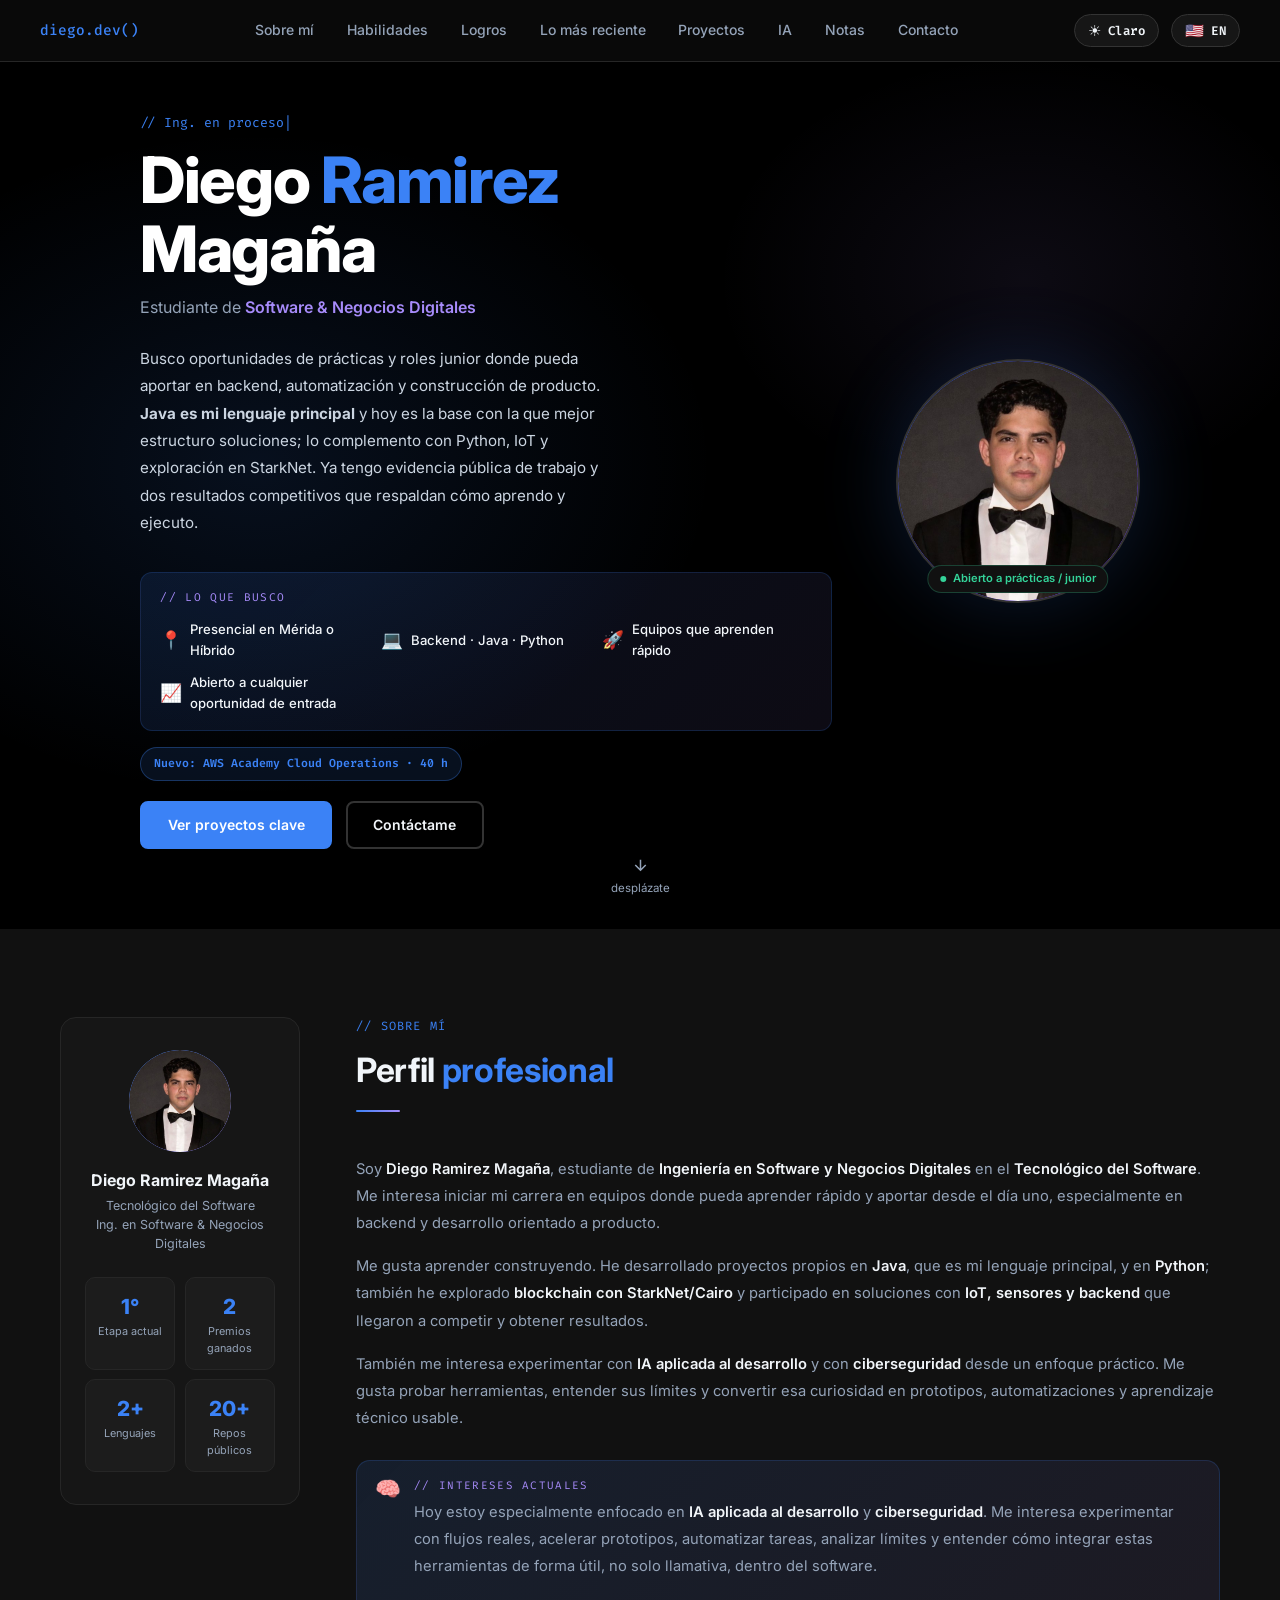
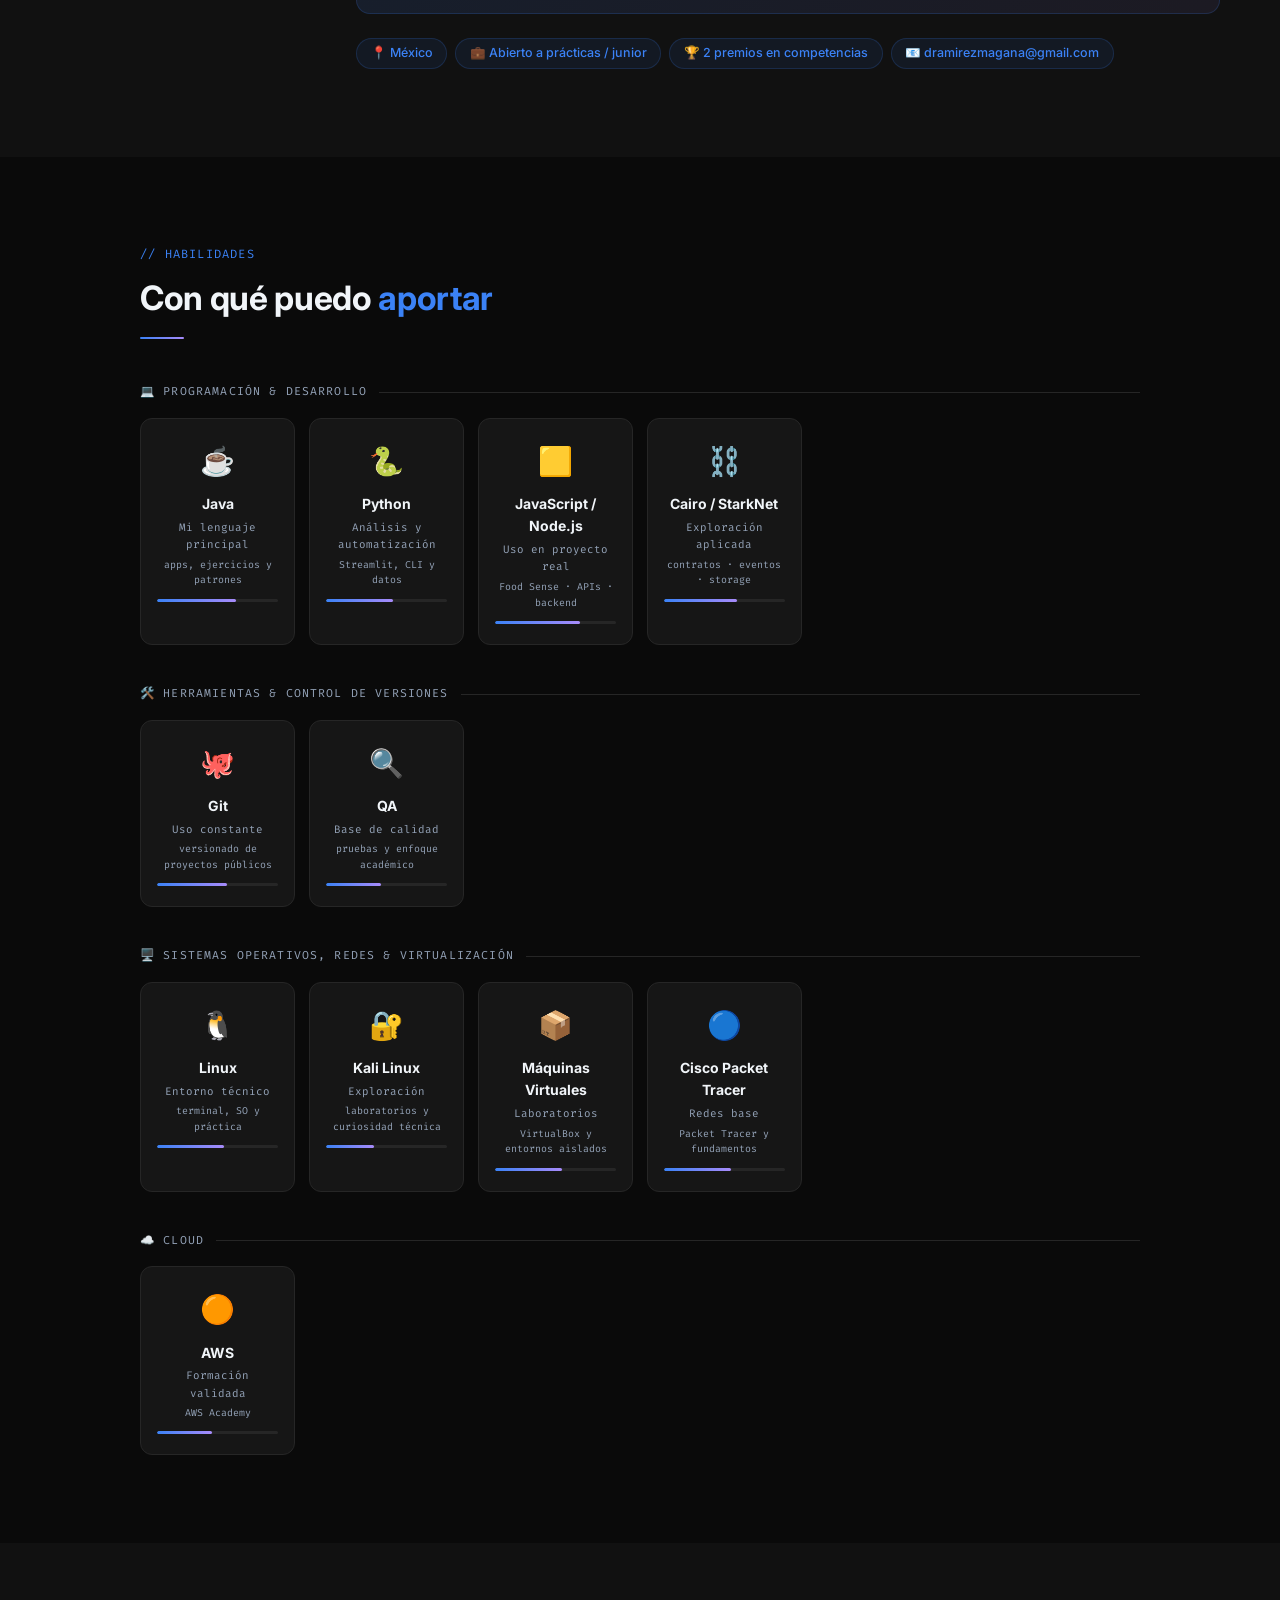
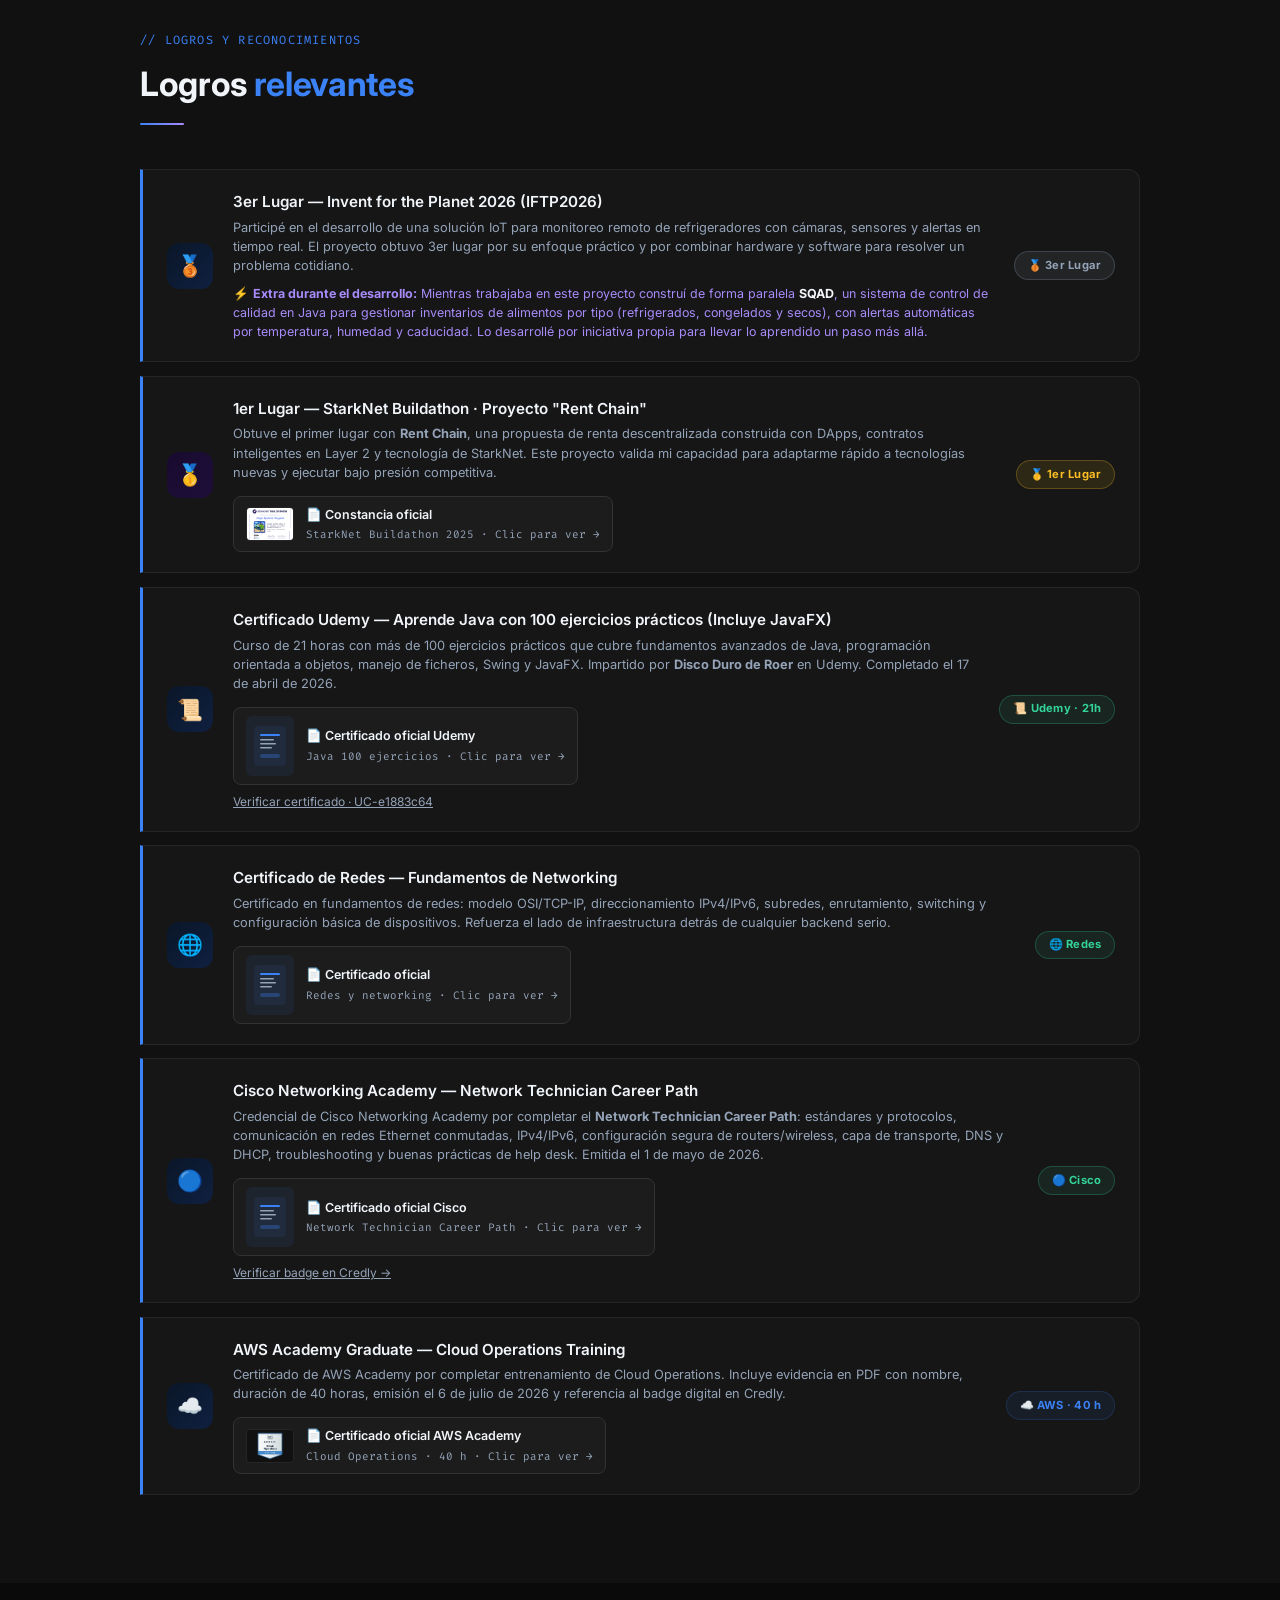
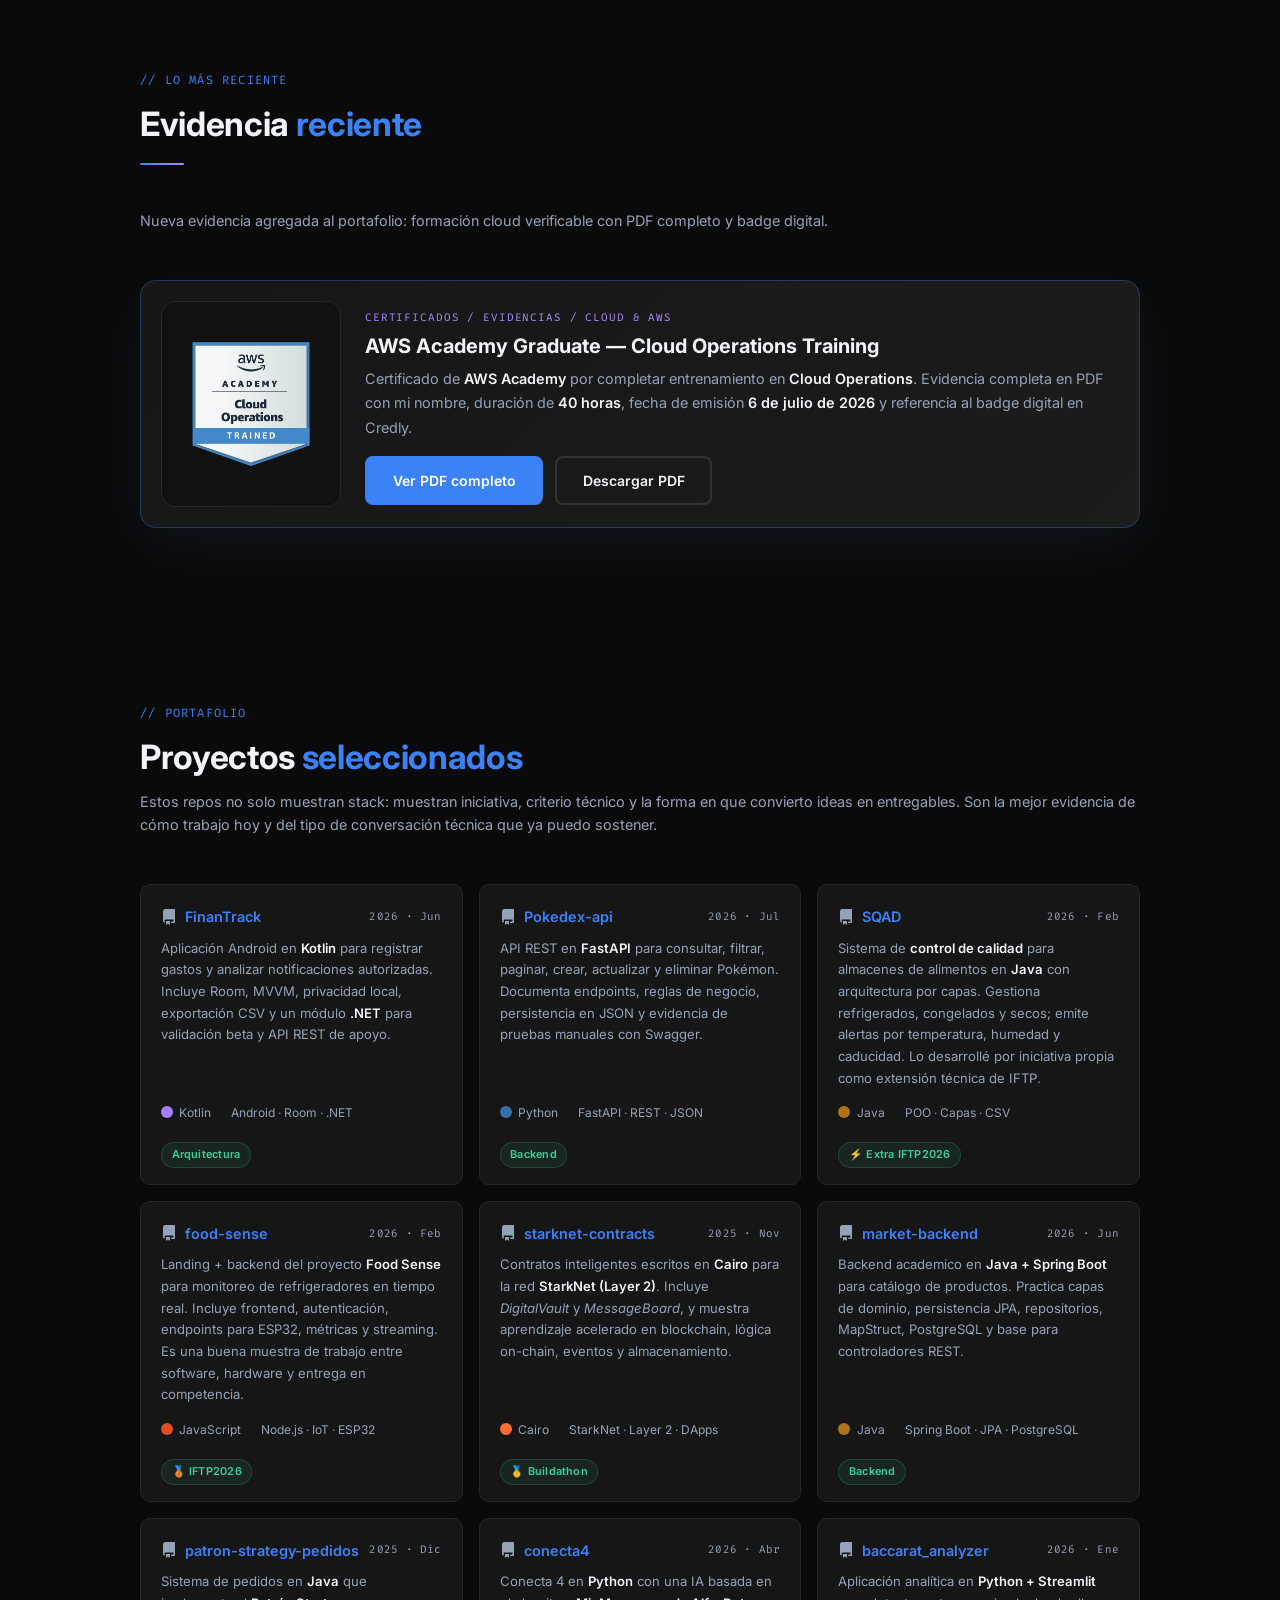
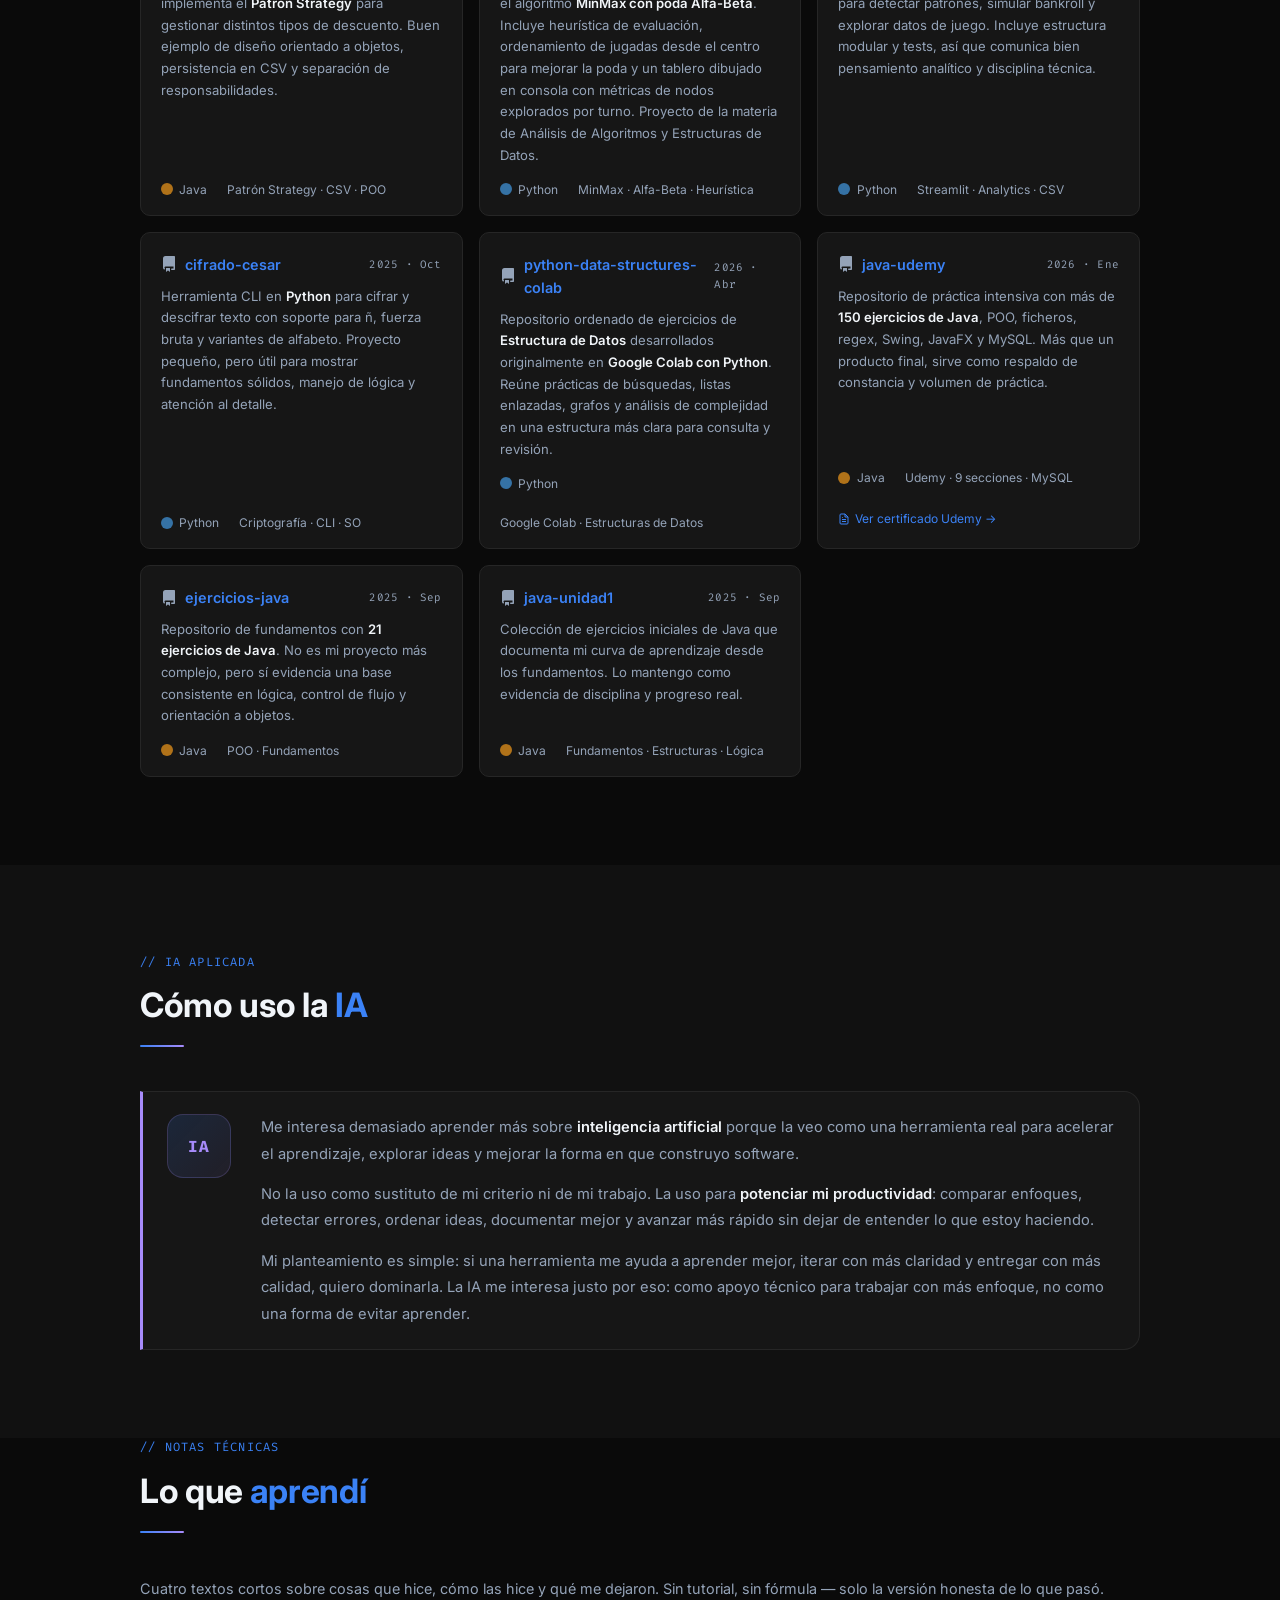
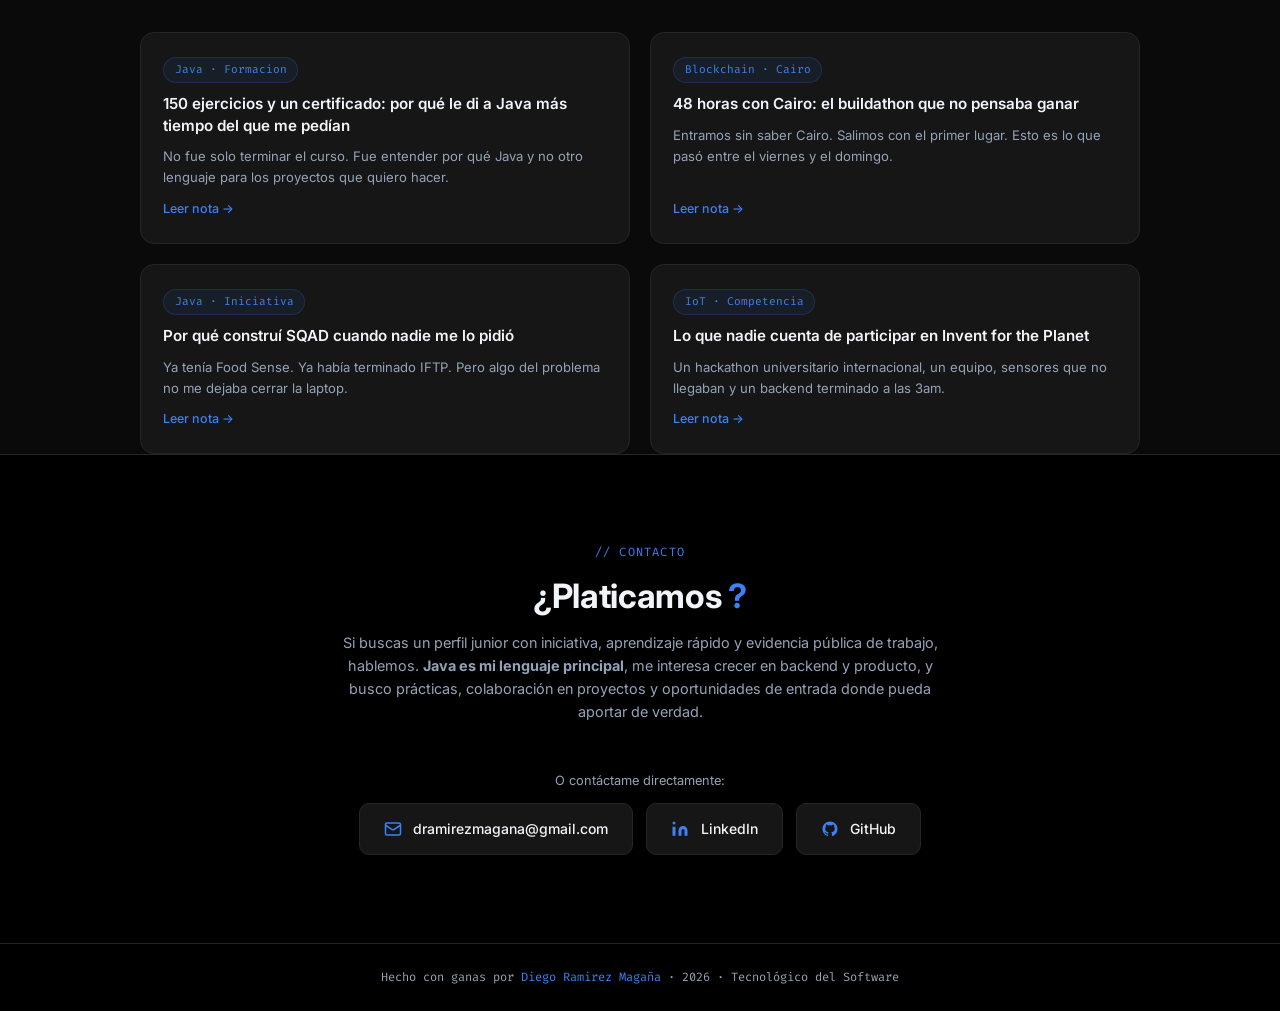
==== commit e1c3eea0: "Ordena proyectos por relevancia" ====
--- a/index.html
+++ b/index.html
@@ -234,7 +234,7 @@
               <div class="stat-label" id="stat-languages-label">Lenguajes</div>
             </div>
             <div class="stat">
-              <div class="stat-num" data-count="10">10</div>
+              <div class="stat-num">20+</div>
               <div class="stat-label" id="stat-repos-label">Repos públicos</div>
             </div>
           </div>
@@ -621,7 +621,49 @@
       <p class="section-sub" id="projects-sub">Estos repos no solo muestran stack: muestran iniciativa, criterio técnico y la forma en que convierto ideas en entregables. Son la mejor evidencia de cómo trabajo hoy y del tipo de conversación técnica que ya puedo sostener.</p>
       <div class="gh-grid">
 
-        <!-- SQAD - PROYECTO #1 (INICIATIVA PROPIA) -->
+        <!-- FINANTRACK - PROYECTO #1 (ARQUITECTURA + PRODUCTO) -->
+        <div class="gh-card">
+          <div class="gh-header">
+            <a href="https://github.com/epinki07/Proyecto-ArquitecturaDeSoftware" target="_blank" class="gh-repo-name">
+              <svg width="16" height="16" viewBox="0 0 16 16" fill="var(--muted)" aria-hidden="true" focusable="false"><path d="M2 2.5A2.5 2.5 0 014.5 0h8.75a.75.75 0 01.75.75v12.5a.75.75 0 01-.75.75h-2.5a.75.75 0 110-1.5h1.75v-2h-8a1 1 0 00-.714 1.7.75.75 0 01-1.072 1.05A2.495 2.495 0 012 11.5v-9zm10.5-1V9h-8c-.356 0-.694.074-1 .208V2.5a1 1 0 011-1h8zM5 12.25v3.25a.25.25 0 00.4.2l1.45-1.087a.25.25 0 01.3 0L8.6 15.7a.25.25 0 00.4-.2v-3.25a.25.25 0 00-.25-.25h-3.5a.25.25 0 00-.25.25z"/></svg>
+              FinanTrack
+            </a>
+            <span class="gh-date">2026 · Jun</span>
+          </div>
+          <p class="gh-desc" id="project-finantrack-desc">
+            Aplicación Android en <strong>Kotlin</strong> para registrar gastos y analizar
+            notificaciones autorizadas. Incluye Room, MVVM, privacidad local, exportación
+            CSV y un módulo <strong>.NET</strong> para validación beta y API REST de apoyo.
+          </p>
+          <div class="gh-footer">
+            <span class="gh-lang"><span class="lang-dot" style="background:#A97BFF"></span> Kotlin</span>
+            <span class="gh-lang">Android · Room · .NET</span>
+            <span class="gh-badge-extra">Arquitectura</span>
+          </div>
+        </div>
+
+        <!-- POKEDEX API - PROYECTO #2 (BACKEND REST) -->
+        <div class="gh-card">
+          <div class="gh-header">
+            <a href="https://github.com/epinki07/Pokedex-api" target="_blank" class="gh-repo-name">
+              <svg width="16" height="16" viewBox="0 0 16 16" fill="var(--muted)" aria-hidden="true" focusable="false"><path d="M2 2.5A2.5 2.5 0 014.5 0h8.75a.75.75 0 01.75.75v12.5a.75.75 0 01-.75.75h-2.5a.75.75 0 110-1.5h1.75v-2h-8a1 1 0 00-.714 1.7.75.75 0 01-1.072 1.05A2.495 2.495 0 012 11.5v-9zm10.5-1V9h-8c-.356 0-.694.074-1 .208V2.5a1 1 0 011-1h8zM5 12.25v3.25a.25.25 0 00.4.2l1.45-1.087a.25.25 0 01.3 0L8.6 15.7a.25.25 0 00.4-.2v-3.25a.25.25 0 00-.25-.25h-3.5a.25.25 0 00-.25.25z"/></svg>
+              Pokedex-api
+            </a>
+            <span class="gh-date">2026 · Jul</span>
+          </div>
+          <p class="gh-desc" id="project-pokedex-desc">
+            API REST en <strong>FastAPI</strong> para consultar, filtrar, paginar, crear,
+            actualizar y eliminar Pokémon. Documenta endpoints, reglas de negocio,
+            persistencia en JSON y evidencia de pruebas manuales con Swagger.
+          </p>
+          <div class="gh-footer">
+            <span class="gh-lang"><span class="lang-dot lang-python"></span> Python</span>
+            <span class="gh-lang">FastAPI · REST · JSON</span>
+            <span class="gh-badge-extra">Backend</span>
+          </div>
+        </div>
+
+        <!-- SQAD - PROYECTO #3 (INICIATIVA PROPIA) -->
         <div class="gh-card">
           <div class="gh-header">
             <a href="https://github.com/epinki07/SQAD" target="_blank" class="gh-repo-name">
@@ -643,7 +685,7 @@
           </div>
         </div>
 
-        <!-- FOOD SENSE - PROYECTO #2 (PREMIO IFTP) -->
+        <!-- FOOD SENSE - PROYECTO #4 (PREMIO IFTP) -->
         <div class="gh-card">
           <div class="gh-header">
             <a href="https://github.com/epinki07/food-sense" target="_blank" class="gh-repo-name">
@@ -665,7 +707,7 @@
           </div>
         </div>
 
-        <!-- STARKNET CONTRACTS - PROYECTO #3 (PREMIO BUILDATHON) -->
+        <!-- STARKNET CONTRACTS - PROYECTO #5 (PREMIO BUILDATHON) -->
         <div class="gh-card">
           <div class="gh-header">
             <a href="https://github.com/epinki07/starknet-contracts" target="_blank" class="gh-repo-name">
@@ -685,6 +727,27 @@
             <span class="gh-lang"><span class="lang-dot" style="background:#ff6b35"></span> Cairo</span>
             <span class="gh-lang">StarkNet · Layer 2 · DApps</span>
             <span class="gh-badge-extra">🥇 Buildathon</span>
+          </div>
+        </div>
+
+        <!-- MARKET BACKEND - PROYECTO #6 (SPRING BOOT) -->
+        <div class="gh-card">
+          <div class="gh-header">
+            <a href="https://github.com/epinki07/market-backend-2026-3-b" target="_blank" class="gh-repo-name">
+              <svg width="16" height="16" viewBox="0 0 16 16" fill="var(--muted)" aria-hidden="true" focusable="false"><path d="M2 2.5A2.5 2.5 0 014.5 0h8.75a.75.75 0 01.75.75v12.5a.75.75 0 01-.75.75h-2.5a.75.75 0 110-1.5h1.75v-2h-8a1 1 0 00-.714 1.7.75.75 0 01-1.072 1.05A2.495 2.495 0 012 11.5v-9zm10.5-1V9h-8c-.356 0-.694.074-1 .208V2.5a1 1 0 011-1h8zM5 12.25v3.25a.25.25 0 00.4.2l1.45-1.087a.25.25 0 01.3 0L8.6 15.7a.25.25 0 00.4-.2v-3.25a.25.25 0 00-.25-.25h-3.5a.25.25 0 00-.25.25z"/></svg>
+              market-backend
+            </a>
+            <span class="gh-date">2026 · Jun</span>
+          </div>
+          <p class="gh-desc" id="project-market-desc">
+            Backend academico en <strong>Java + Spring Boot</strong> para catálogo de
+            productos. Practica capas de dominio, persistencia JPA, repositorios,
+            MapStruct, PostgreSQL y base para controladores REST.
+          </p>
+          <div class="gh-footer">
+            <span class="gh-lang"><span class="lang-dot lang-java"></span> Java</span>
+            <span class="gh-lang">Spring Boot · JPA · PostgreSQL</span>
+            <span class="gh-badge-extra">Backend</span>
           </div>
         </div>
 
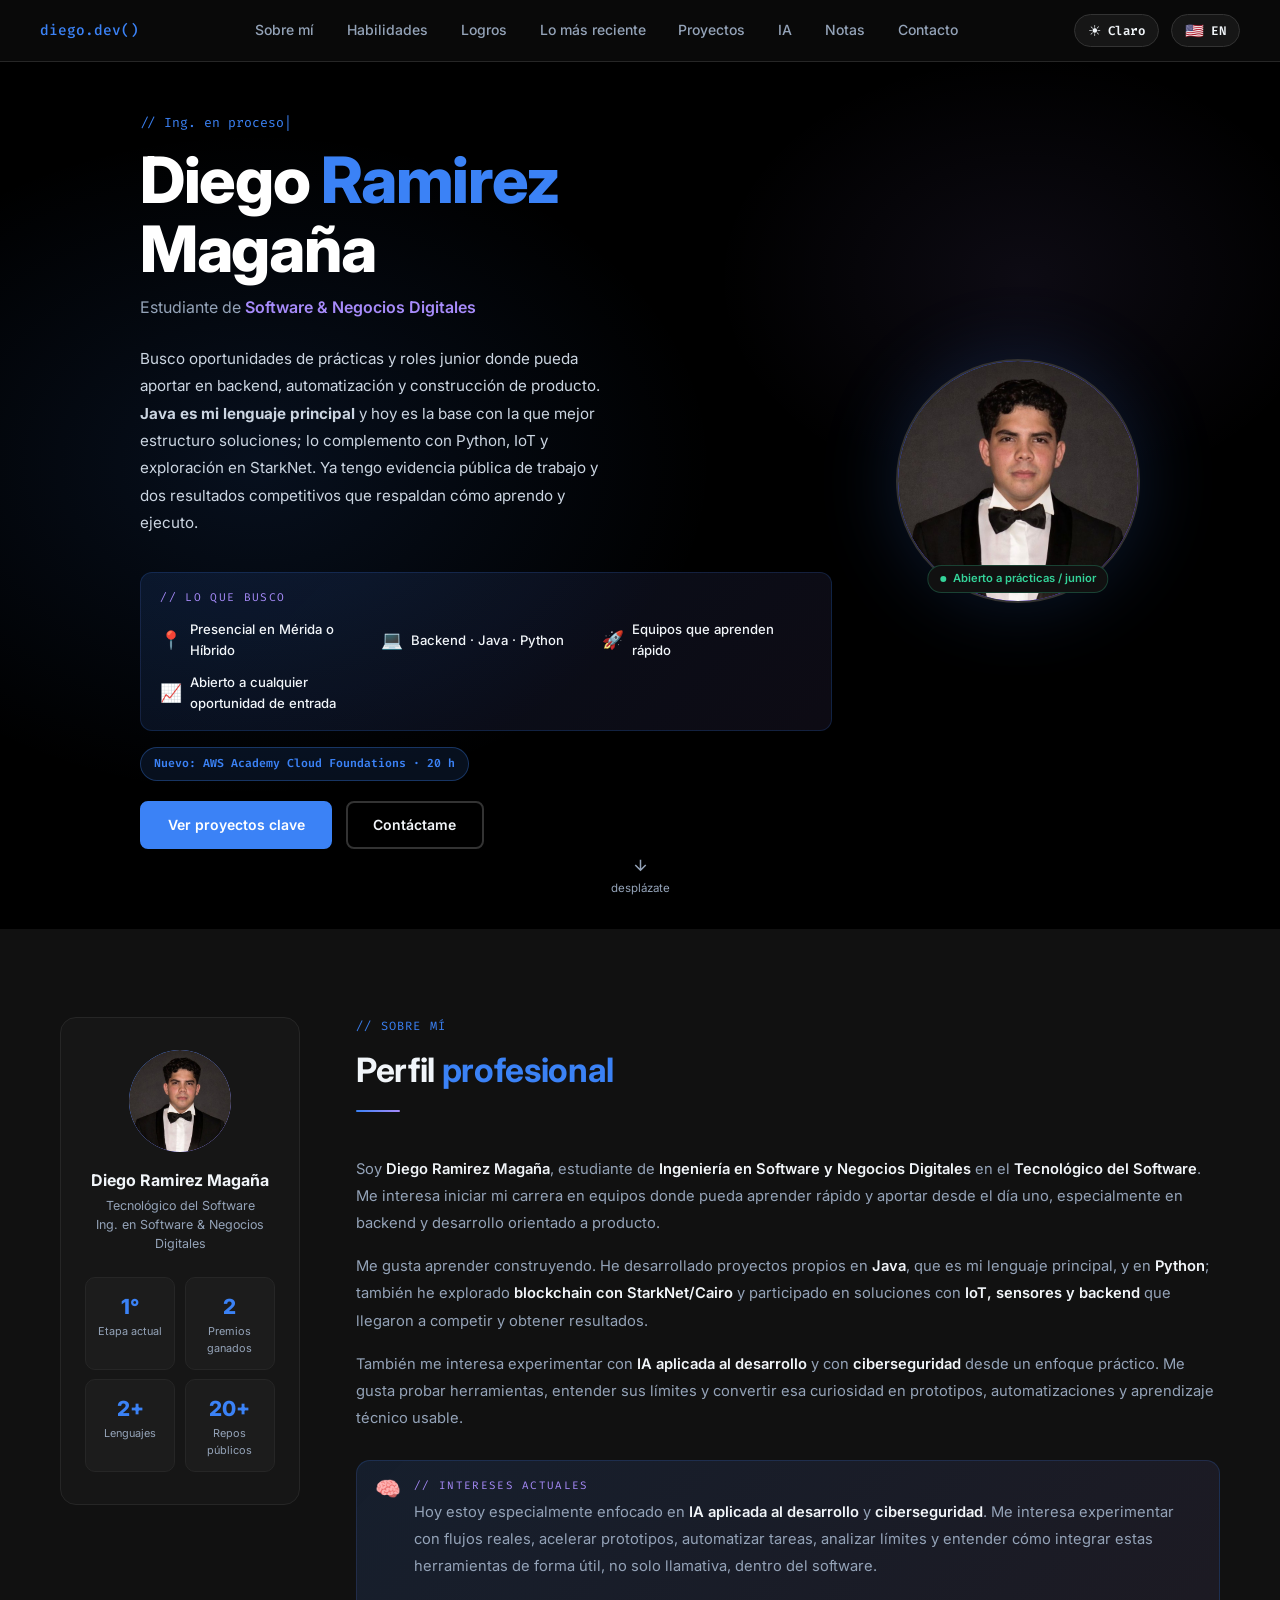
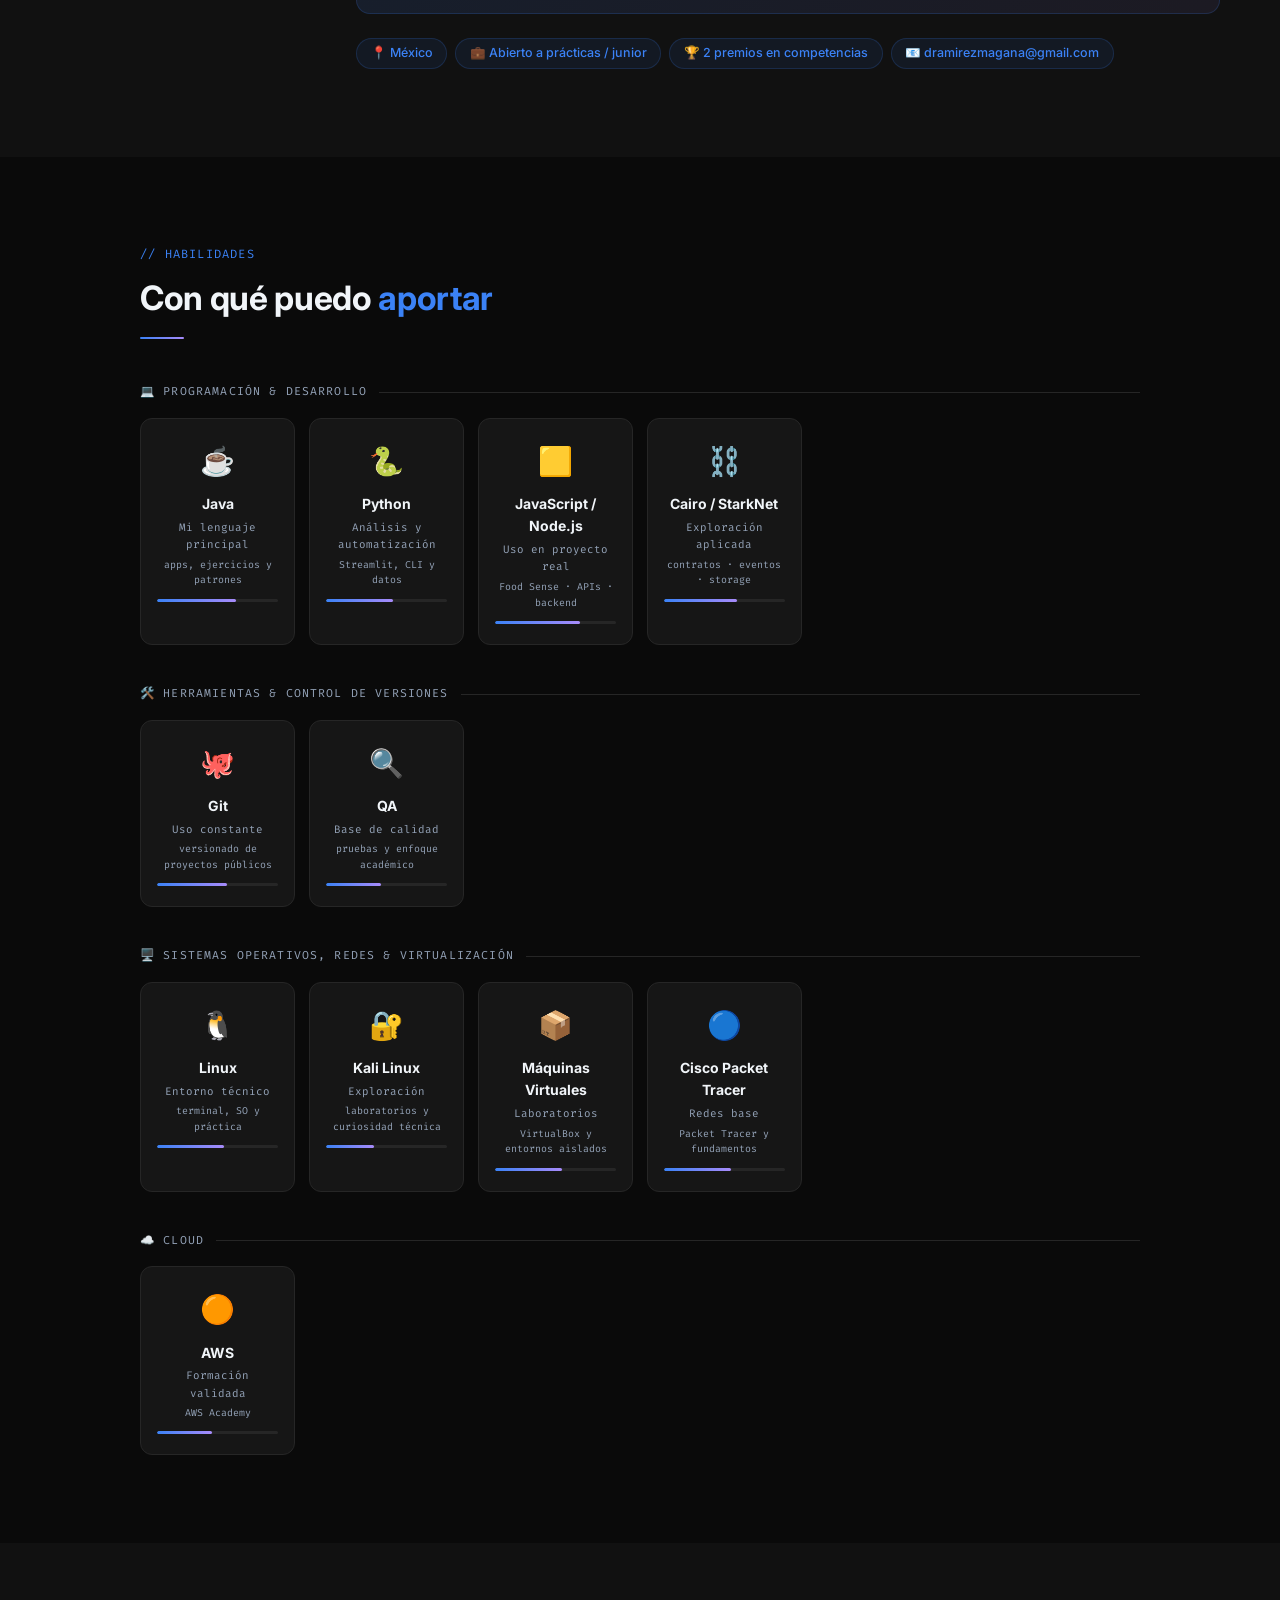
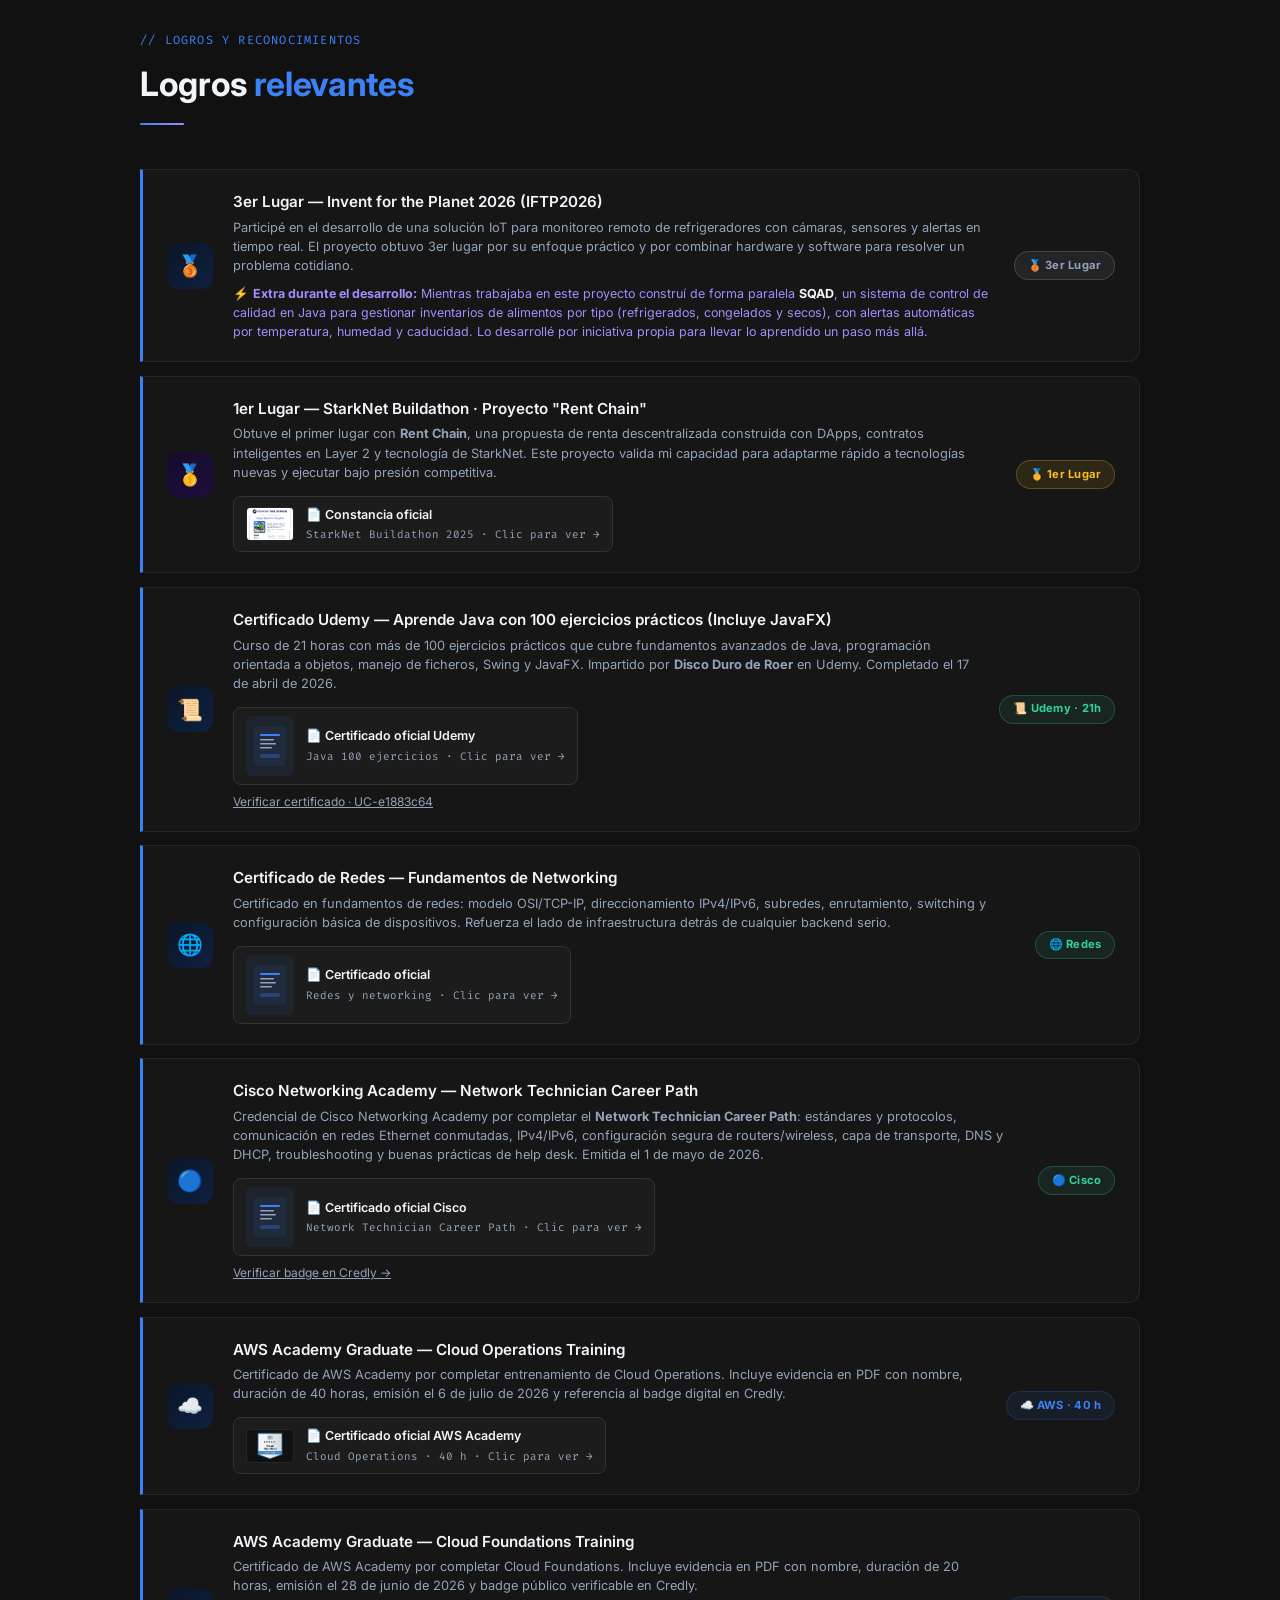
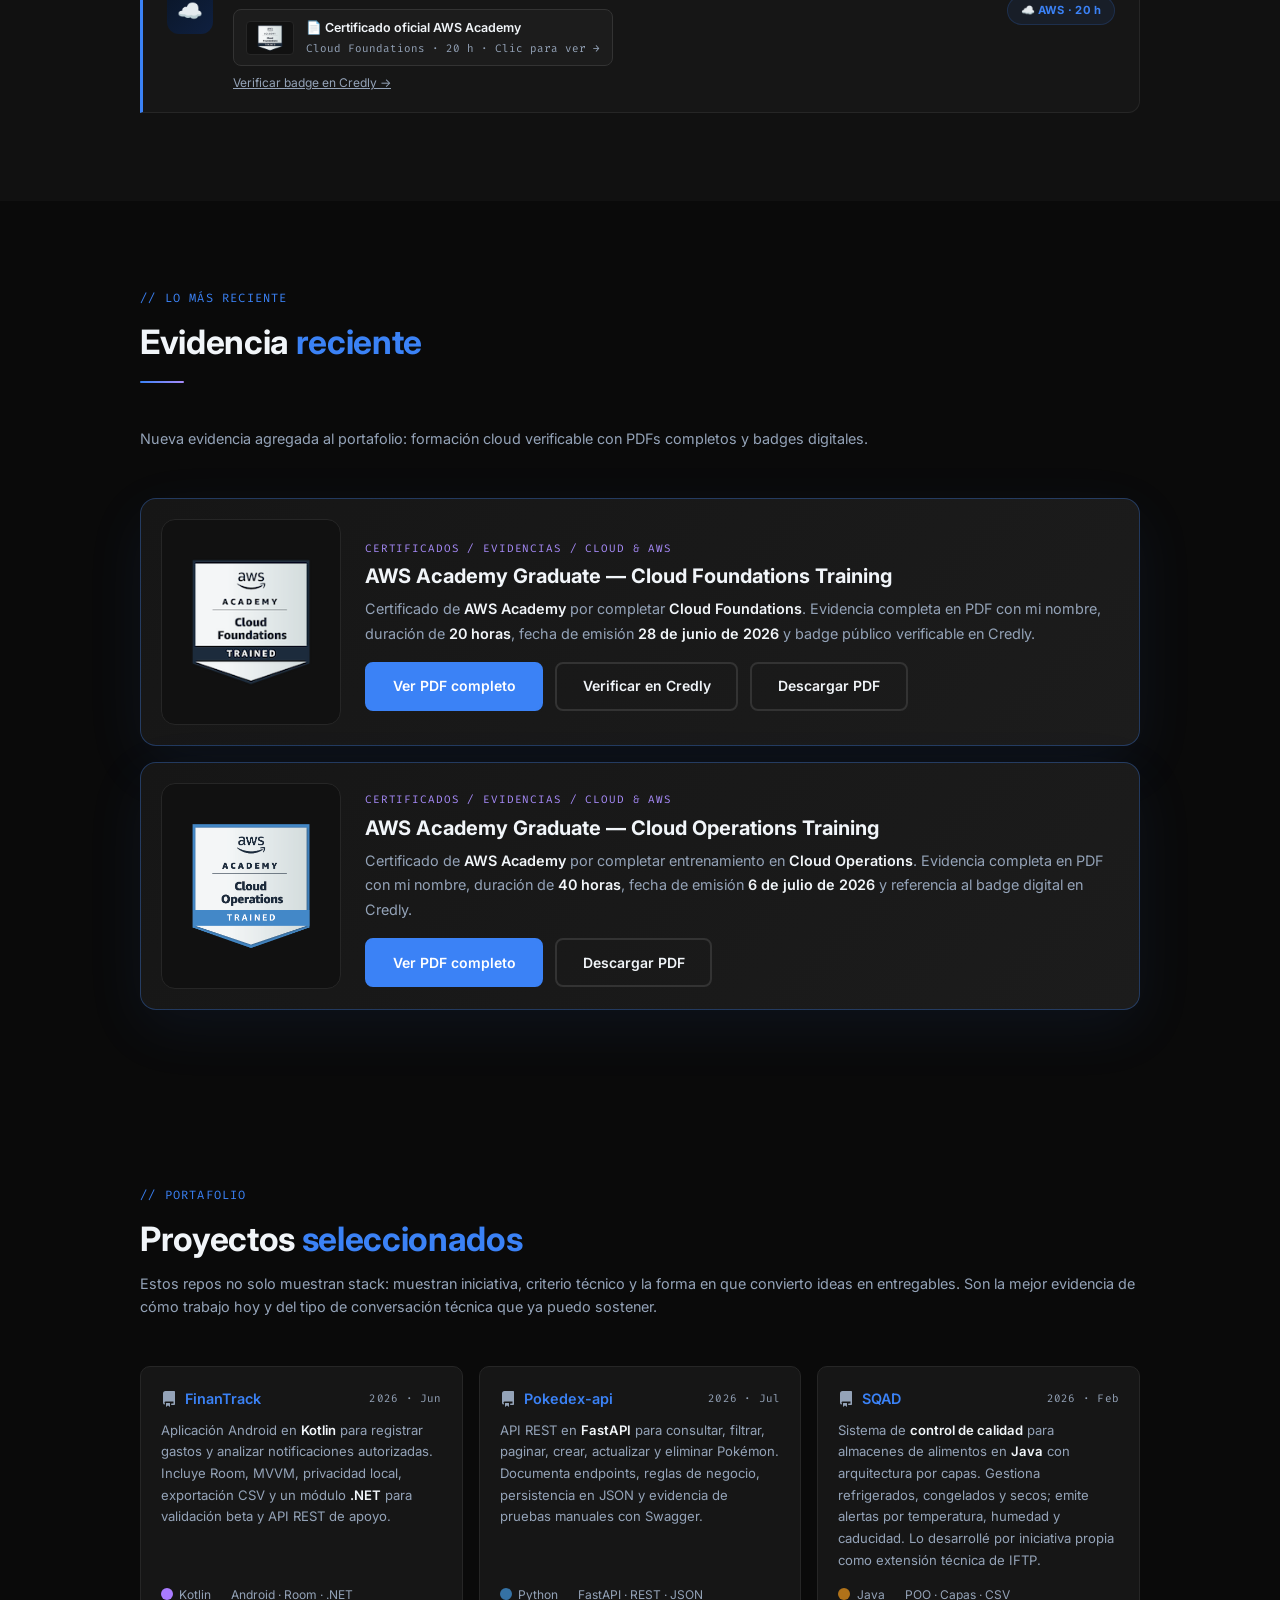
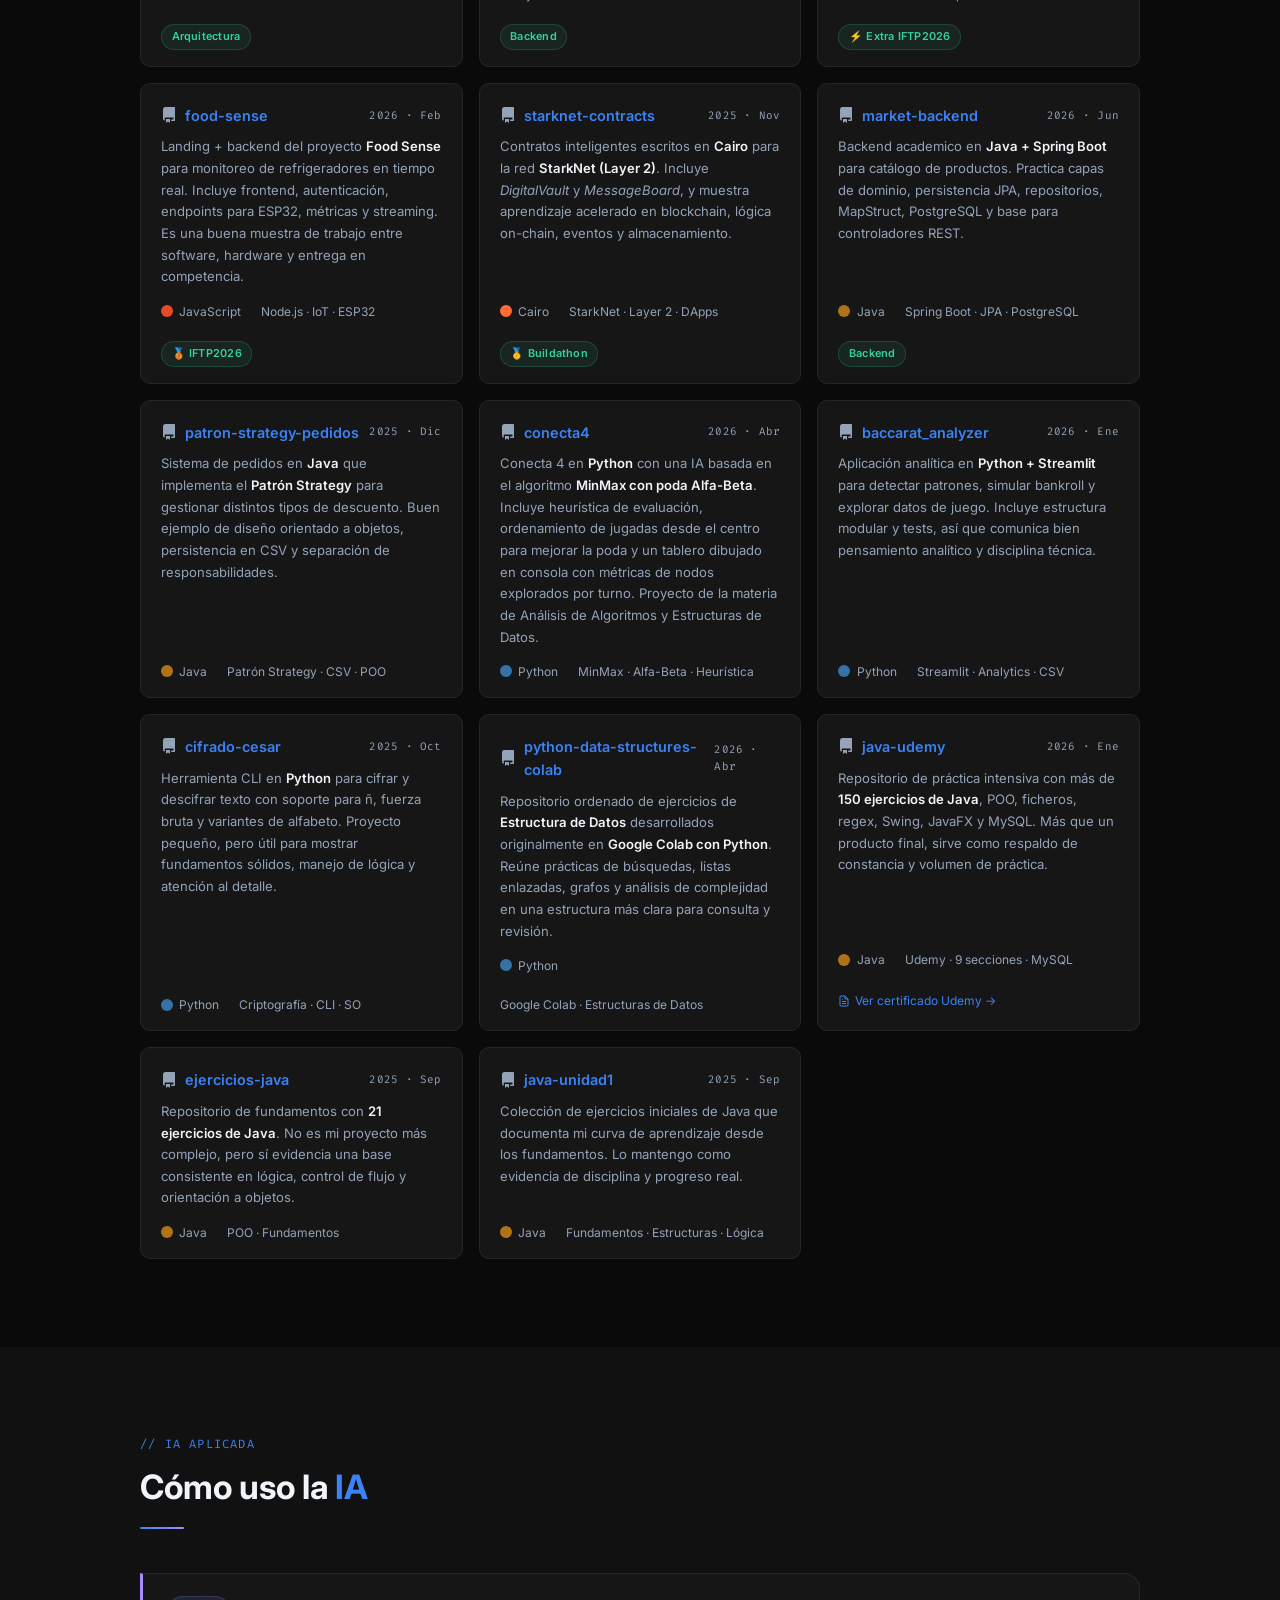
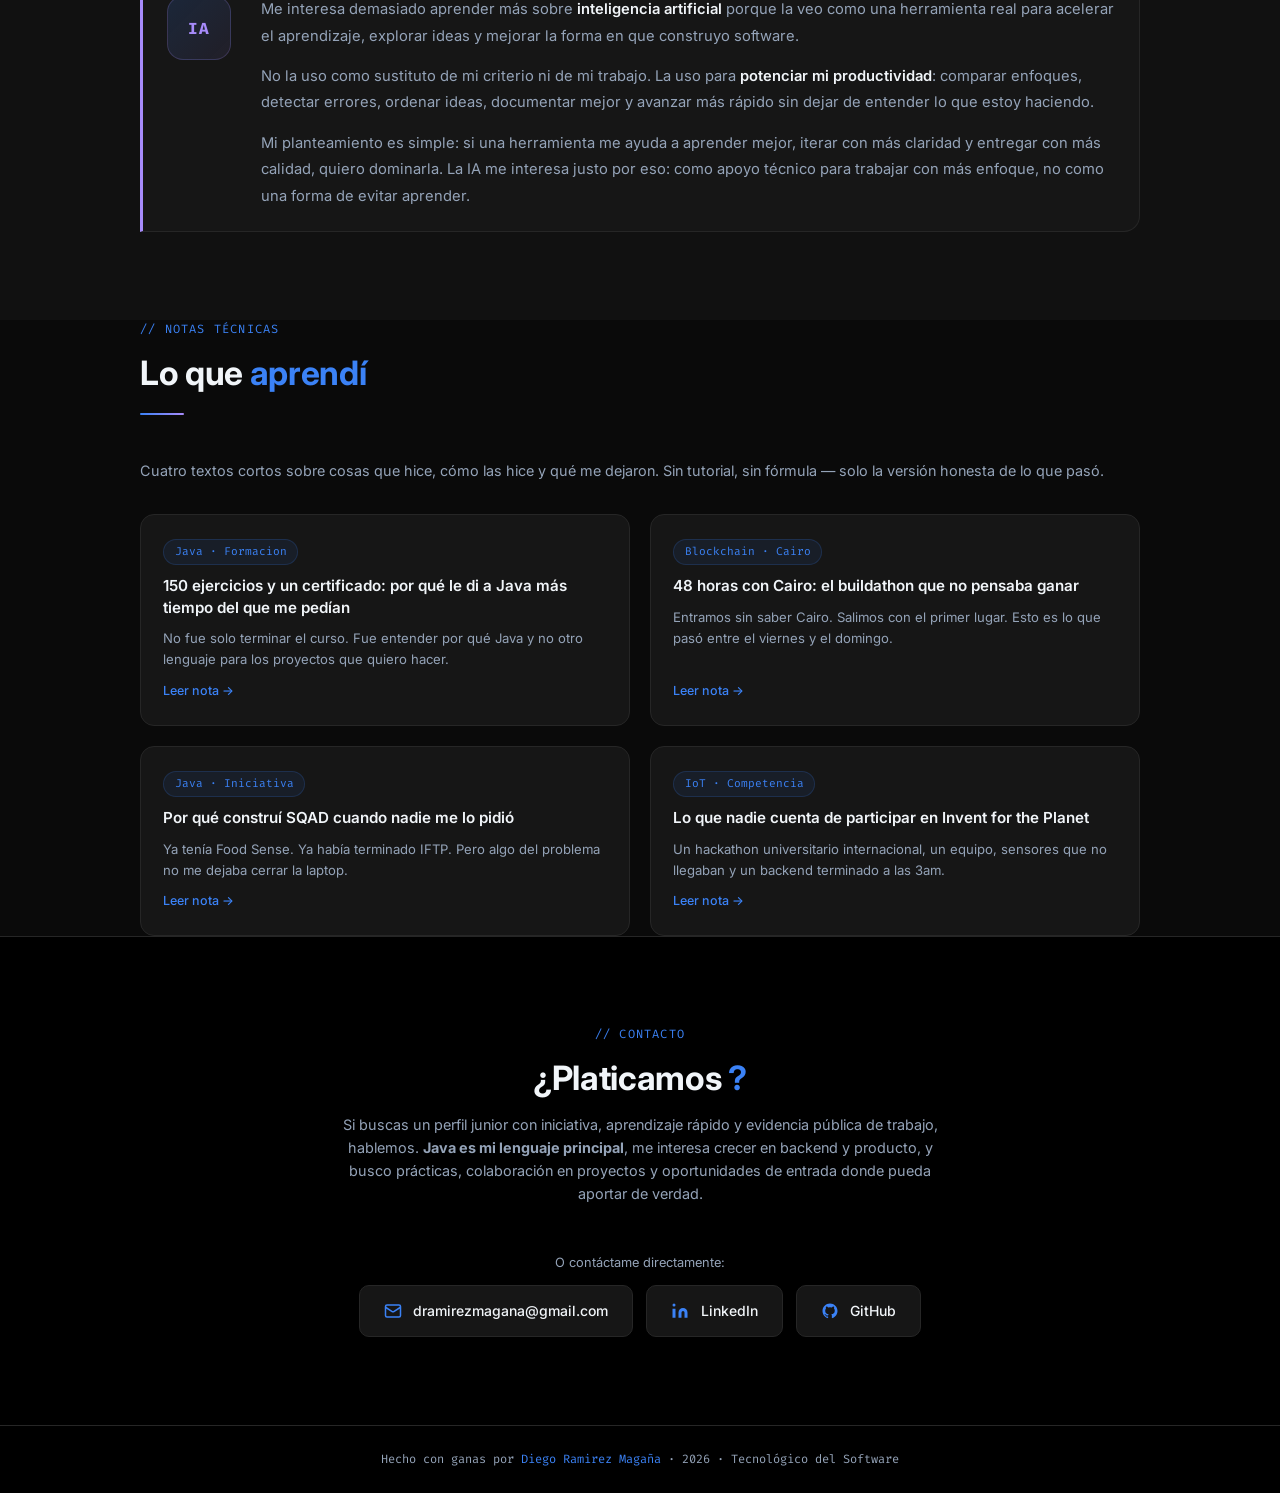
==== commit 2bc232f8: "Show AWS Cloud Foundations certificate" ====
--- a/index.html
+++ b/index.html
@@ -84,6 +84,14 @@
       },
       {
         "@type": "EducationalOccupationalCredential",
+        "name": "AWS Academy Graduate — Cloud Foundations Training",
+        "url": "https://www.credly.com/badges/35bd83cd-ca8d-4fe8-8dba-957d98e2ddbc/public_url",
+        "credentialCategory": "Certificate",
+        "recognizedBy": { "@type": "Organization", "name": "Amazon Web Services Training and Certification" },
+        "dateCreated": "2026-06-28"
+      },
+      {
+        "@type": "EducationalOccupationalCredential",
         "name": "AWS Academy Graduate — Cloud Operations Training",
         "url": "https://epinki07.github.io/portfolio/cv/AWS_Academy_Cloud_Operations_Diego_Ramirez_2026.pdf",
         "credentialCategory": "Certificate",
@@ -188,7 +196,7 @@
           </div>
         </div>
 
-        <a href="#reciente" class="latest-hero-link" id="hero-latest-link">Nuevo: AWS Academy Cloud Operations · 40 h</a>
+        <a href="#reciente" class="latest-hero-link" id="hero-latest-link">Nuevo: AWS Academy Cloud Foundations · 20 h</a>
 
         <div class="hero-btns">
           <a href="#portafolio" class="btn btn-primary" id="hero-btn-achievements">Ver proyectos clave</a>
@@ -577,6 +585,29 @@
           <span class="logro-badge badge-blue" id="achievement-aws-badge">☁️ AWS · 40 h</span>
         </div>
 
+        <div class="logro-card logro-card--expandable">
+          <div class="logro-icon thumb-blue" aria-hidden="true">☁️</div>
+          <div class="logro-info">
+            <h3 id="achievement-aws-foundations-title">AWS Academy Graduate — Cloud Foundations Training</h3>
+            <p id="achievement-aws-foundations-desc">
+              Certificado de AWS Academy por completar Cloud Foundations.
+              Incluye evidencia en PDF con nombre, duración de 20 horas, emisión el
+              28 de junio de 2026 y badge público verificable en Credly.
+            </p>
+            <div class="constancia-thumb" id="aws-foundations-cert-logro-trigger">
+              <img src="assets/aws-academy-cloud-foundations-badge.png" alt="Badge AWS Academy Cloud Foundations Trained" class="constancia-thumb-img constancia-thumb-img--contain" loading="lazy" decoding="async" width="80" height="80"/>
+              <div class="constancia-thumb-info">
+                <span class="constancia-thumb-name" id="aws-foundations-cert-title">📄 Certificado oficial AWS Academy</span>
+                <span class="constancia-thumb-meta" id="aws-foundations-cert-meta">Cloud Foundations · 20 h · Clic para ver →</span>
+              </div>
+            </div>
+            <p style="margin-top:.5rem; font-size:.75rem; color:var(--muted);">
+              <a href="https://www.credly.com/badges/35bd83cd-ca8d-4fe8-8dba-957d98e2ddbc/public_url" target="_blank" rel="noopener noreferrer" id="achievement-aws-foundations-link" style="color:var(--muted); text-decoration:underline;">Verificar badge en Credly →</a>
+            </p>
+          </div>
+          <span class="logro-badge badge-blue" id="achievement-aws-foundations-badge">☁️ AWS · 20 h</span>
+        </div>
+
       </div>
     </div>
   </section>
@@ -588,8 +619,29 @@
       <h2 class="section-title" id="latest-title">Evidencia <span>reciente</span></h2>
       <div class="divider"></div>
       <p class="section-sub" id="latest-sub">
-        Nueva evidencia agregada al portafolio: formación cloud verificable con PDF completo y badge digital.
+        Nueva evidencia agregada al portafolio: formación cloud verificable con PDFs completos y badges digitales.
       </p>
+
+      <div class="latest-card">
+        <div class="latest-badge-wrap">
+          <img src="assets/aws-academy-cloud-foundations-badge.png" alt="Badge AWS Academy Cloud Foundations Trained" class="latest-badge-img" loading="lazy" decoding="async" width="180" height="180"/>
+        </div>
+        <div class="latest-info">
+          <span class="latest-kicker" id="latest-aws-foundations-kicker">Certificados / Evidencias / Cloud &amp; AWS</span>
+          <h3 id="latest-aws-foundations-title">AWS Academy Graduate — Cloud Foundations Training</h3>
+          <p id="latest-aws-foundations-desc">
+            Certificado de <strong>AWS Academy</strong> por completar
+            <strong>Cloud Foundations</strong>. Evidencia completa en PDF con mi nombre,
+            duración de <strong>20 horas</strong>, fecha de emisión
+            <strong>28 de junio de 2026</strong> y badge público verificable en Credly.
+          </p>
+          <div class="latest-actions">
+            <a class="btn btn-primary" id="aws-foundations-cert-trigger" href="cv/AWS_Academy_Cloud_Foundations_Diego_Ramirez_2026.pdf" target="_blank" rel="noopener noreferrer">Ver PDF completo</a>
+            <a class="btn btn-ghost" id="latest-aws-foundations-credly" href="https://www.credly.com/badges/35bd83cd-ca8d-4fe8-8dba-957d98e2ddbc/public_url" target="_blank" rel="noopener noreferrer">Verificar en Credly</a>
+            <a class="btn btn-ghost" id="latest-aws-foundations-download" href="cv/AWS_Academy_Cloud_Foundations_Diego_Ramirez_2026.pdf" download>Descargar PDF</a>
+          </div>
+        </div>
+      </div>
 
       <div class="latest-card">
         <div class="latest-badge-wrap">
@@ -1104,6 +1156,24 @@
     </div>
   </div>
 
+  <!-- MODAL PDF AWS FOUNDATIONS -->
+  <div class="modal-overlay" id="modal-aws-foundations-pdf" role="dialog" aria-modal="true" aria-label="Certificado AWS Academy Cloud Foundations">
+    <div class="modal-inner modal-inner--pdf">
+      <button class="modal-close" type="button" aria-label="Cerrar certificado">✕</button>
+      <iframe
+        src="cv/AWS_Academy_Cloud_Foundations_Diego_Ramirez_2026.pdf"
+        title="AWS Academy Graduate — Cloud Foundations Training"
+        width="100%"
+        height="100%"
+        style="border:none; border-radius:8px;"
+        loading="lazy">
+        <p>Tu navegador no puede mostrar el PDF.
+          <a href="cv/AWS_Academy_Cloud_Foundations_Diego_Ramirez_2026.pdf" target="_blank" rel="noopener noreferrer">Descárgalo aquí</a>
+        </p>
+      </iframe>
+    </div>
+  </div>
+
   <!-- MODAL PDF REDES -->
   <div class="modal-overlay" id="modal-redes-pdf" role="dialog" aria-modal="true" aria-label="Certificado de Redes">
     <div class="modal-inner modal-inner--pdf">
--- a/css/styles.css
+++ b/css/styles.css
@@ -460,6 +460,7 @@
   align-items: center;
   box-shadow: 0 18px 60px rgba(59,130,246,.08);
 }
+.latest-card + .latest-card { margin-top: 1rem; }
 .latest-badge-wrap {
   background: var(--bg2);
   border: 1px solid var(--border);
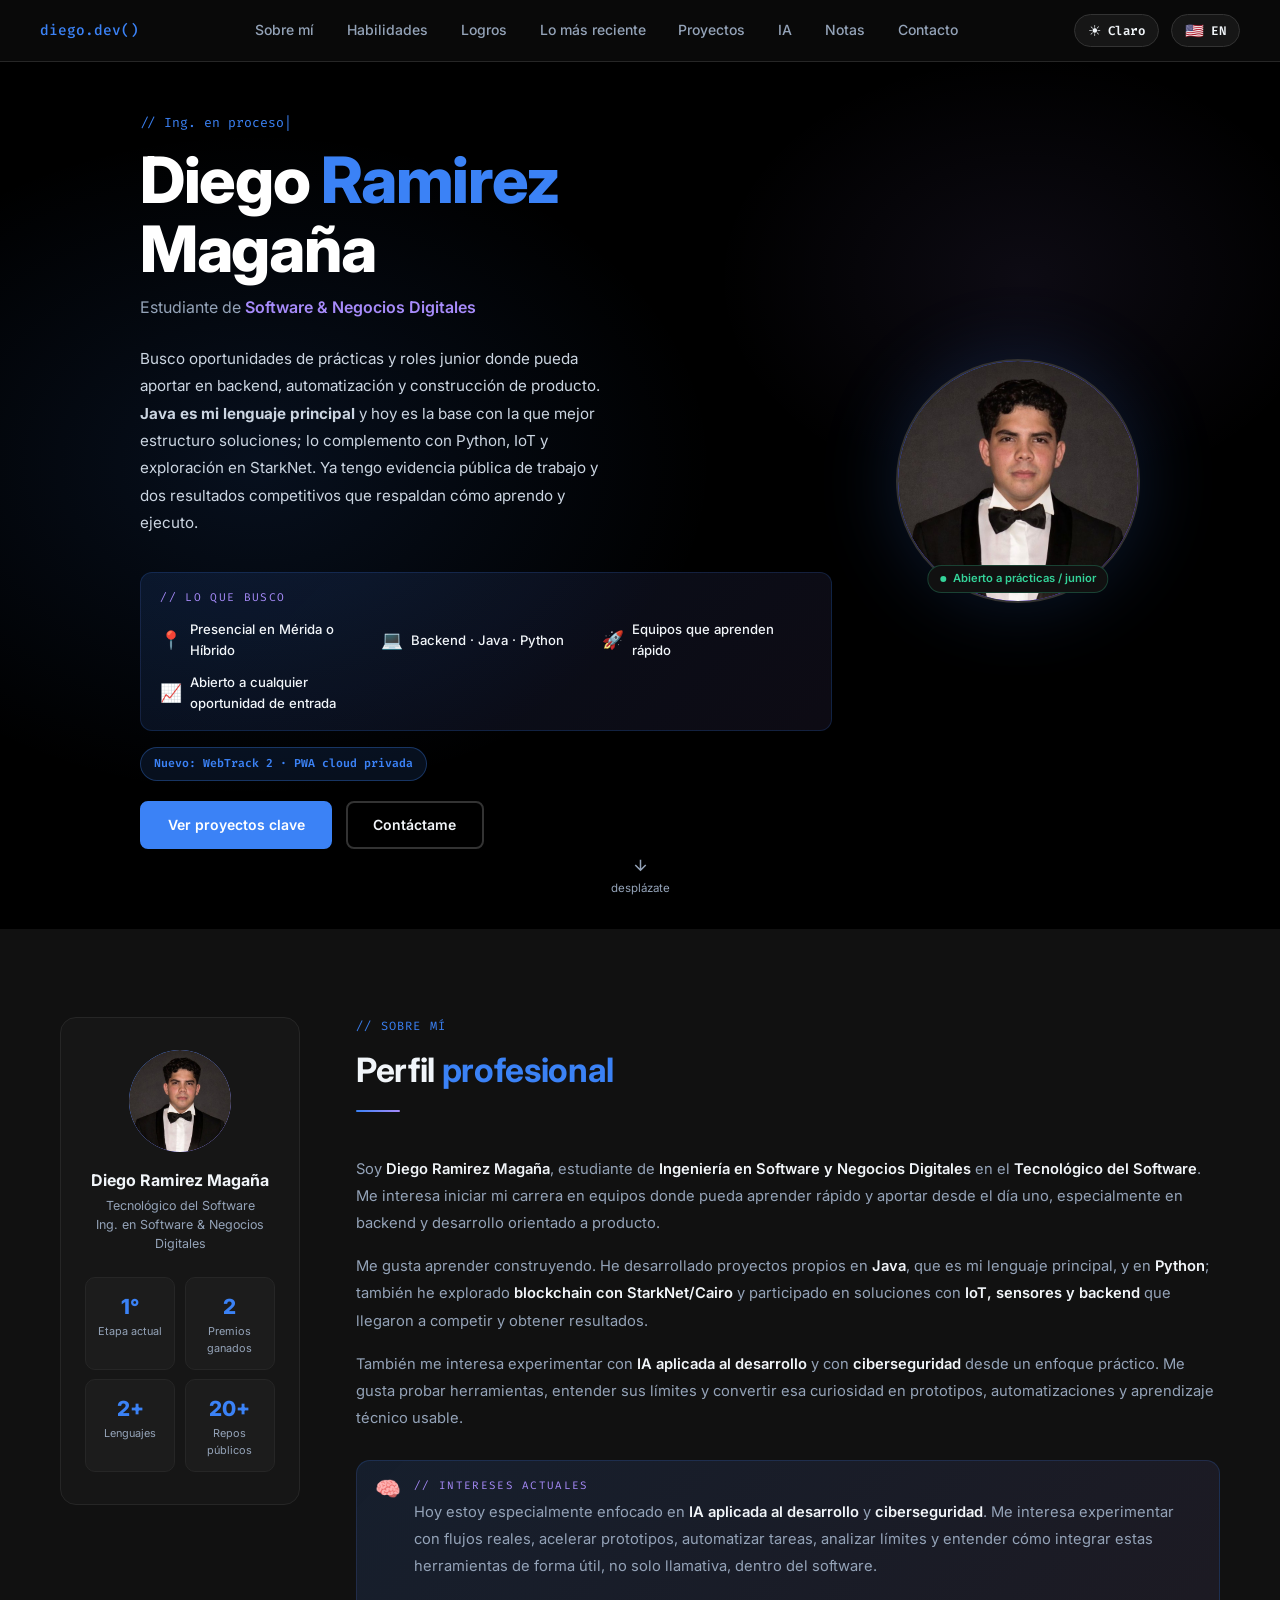
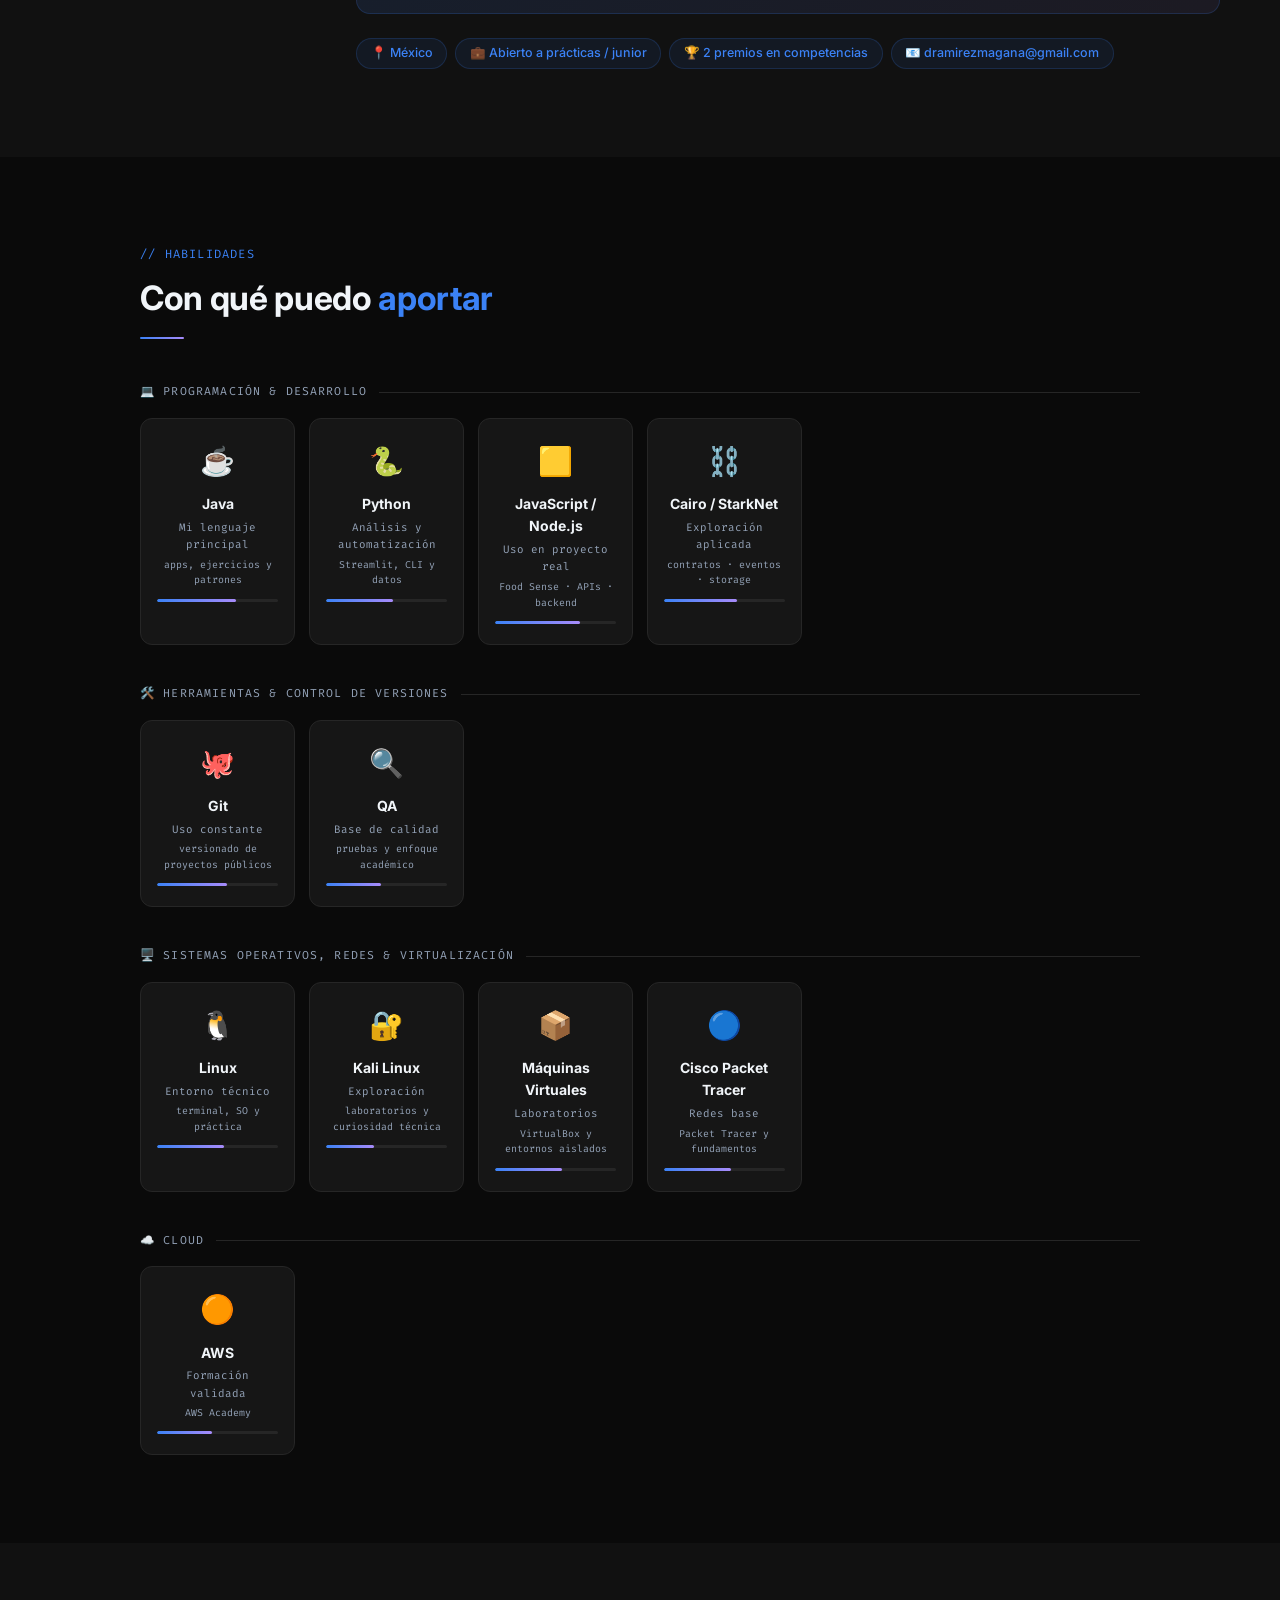
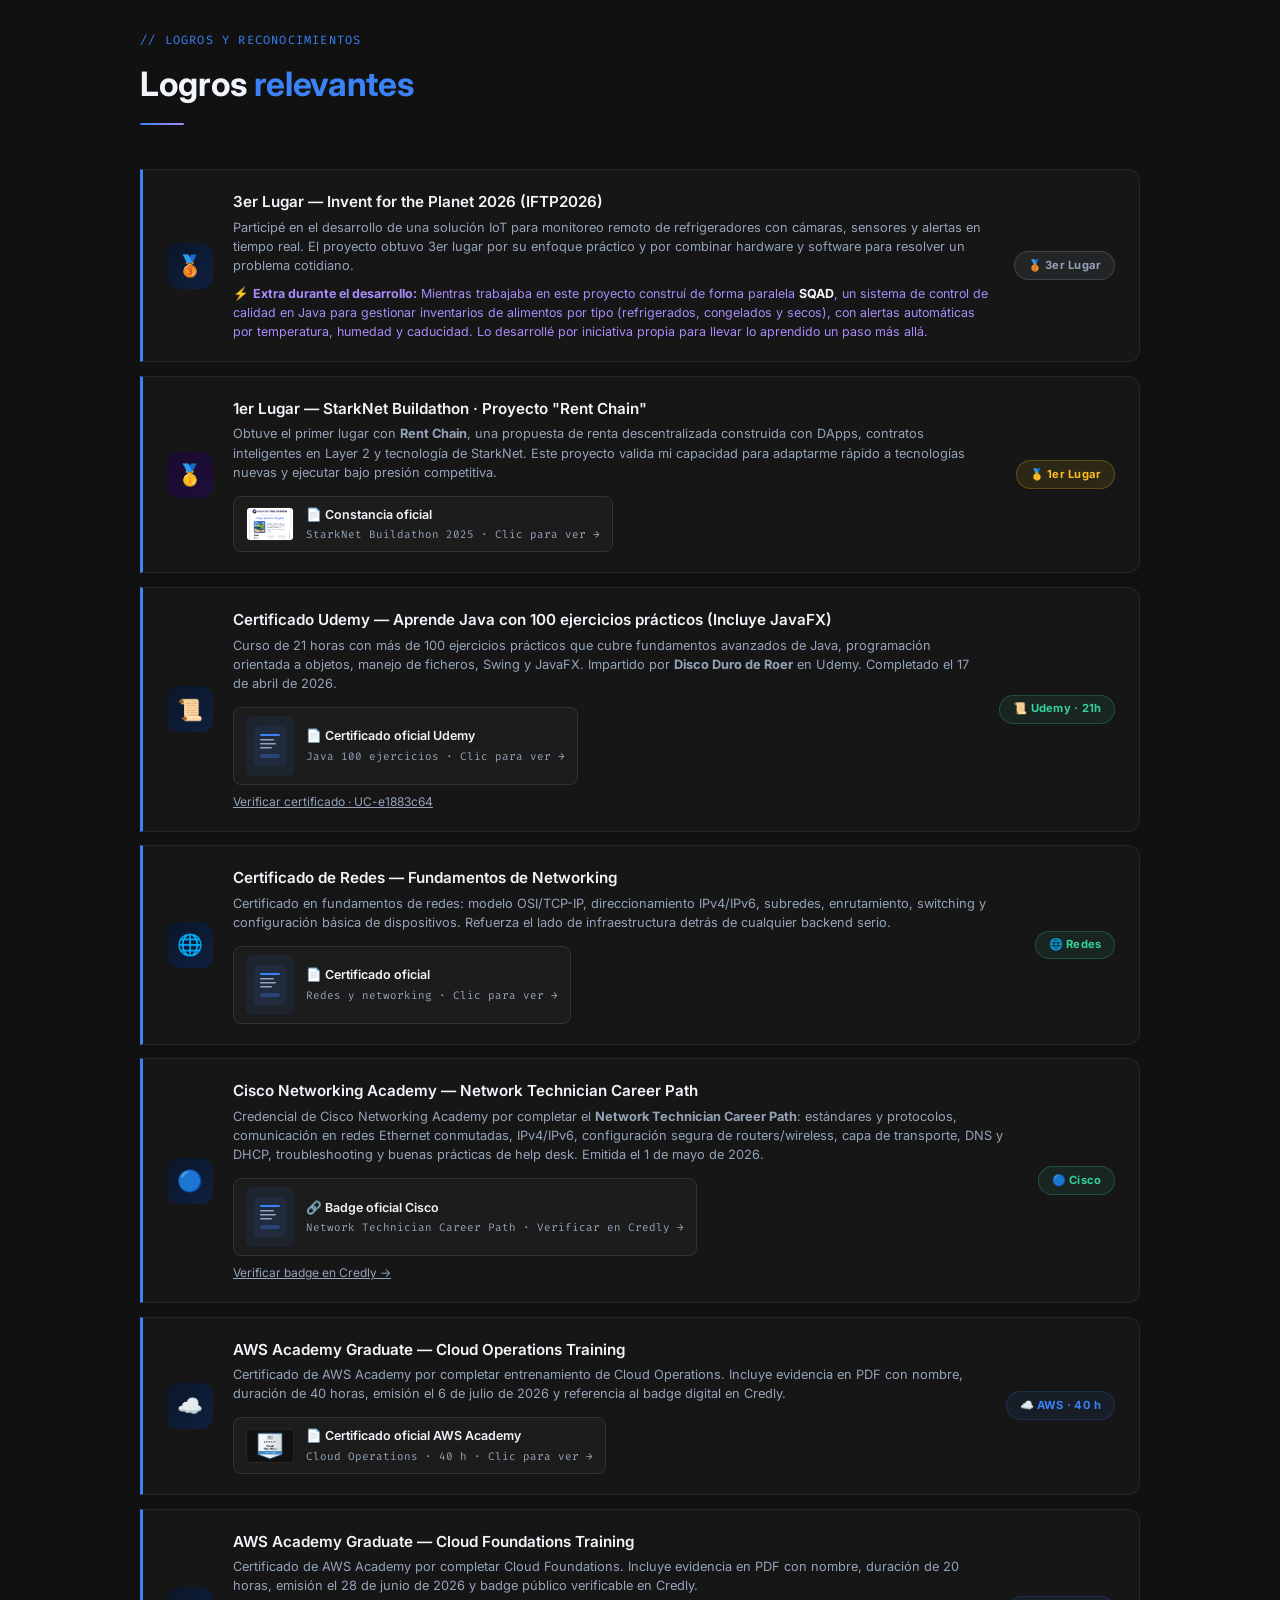
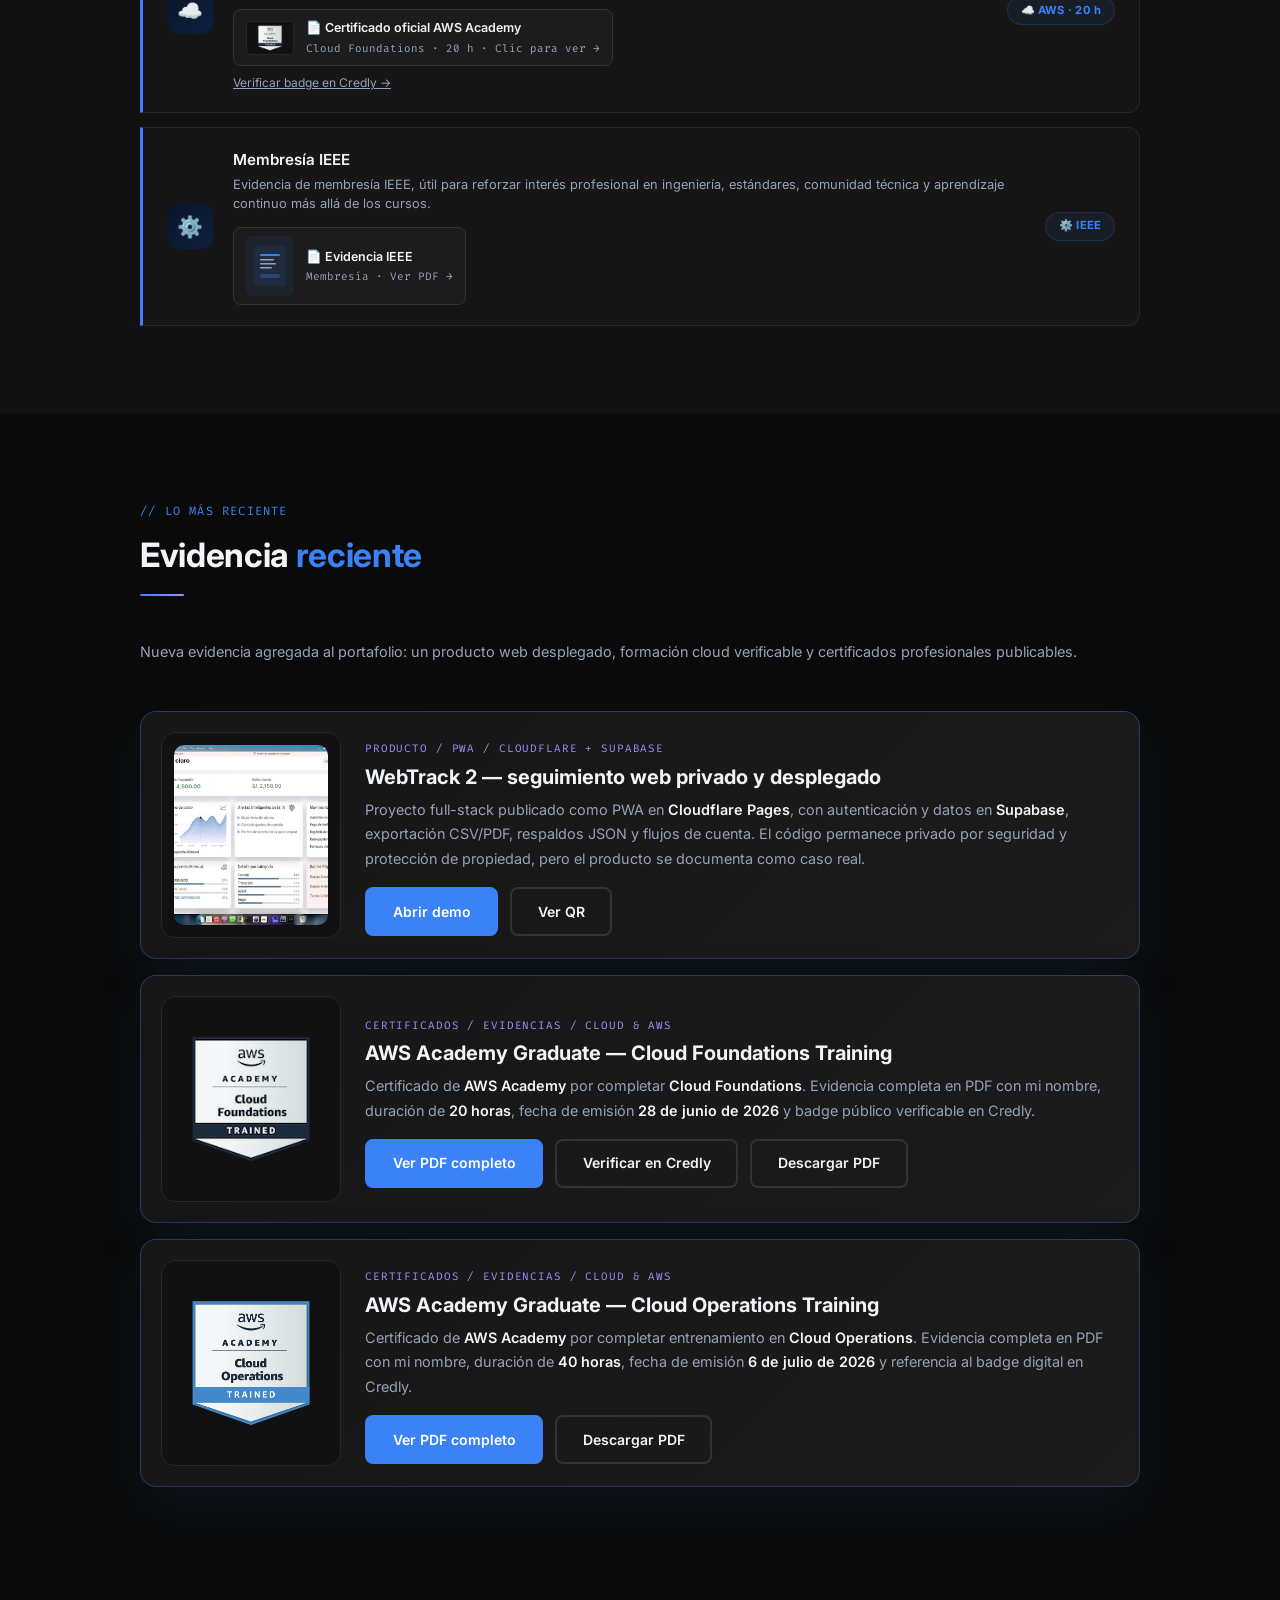
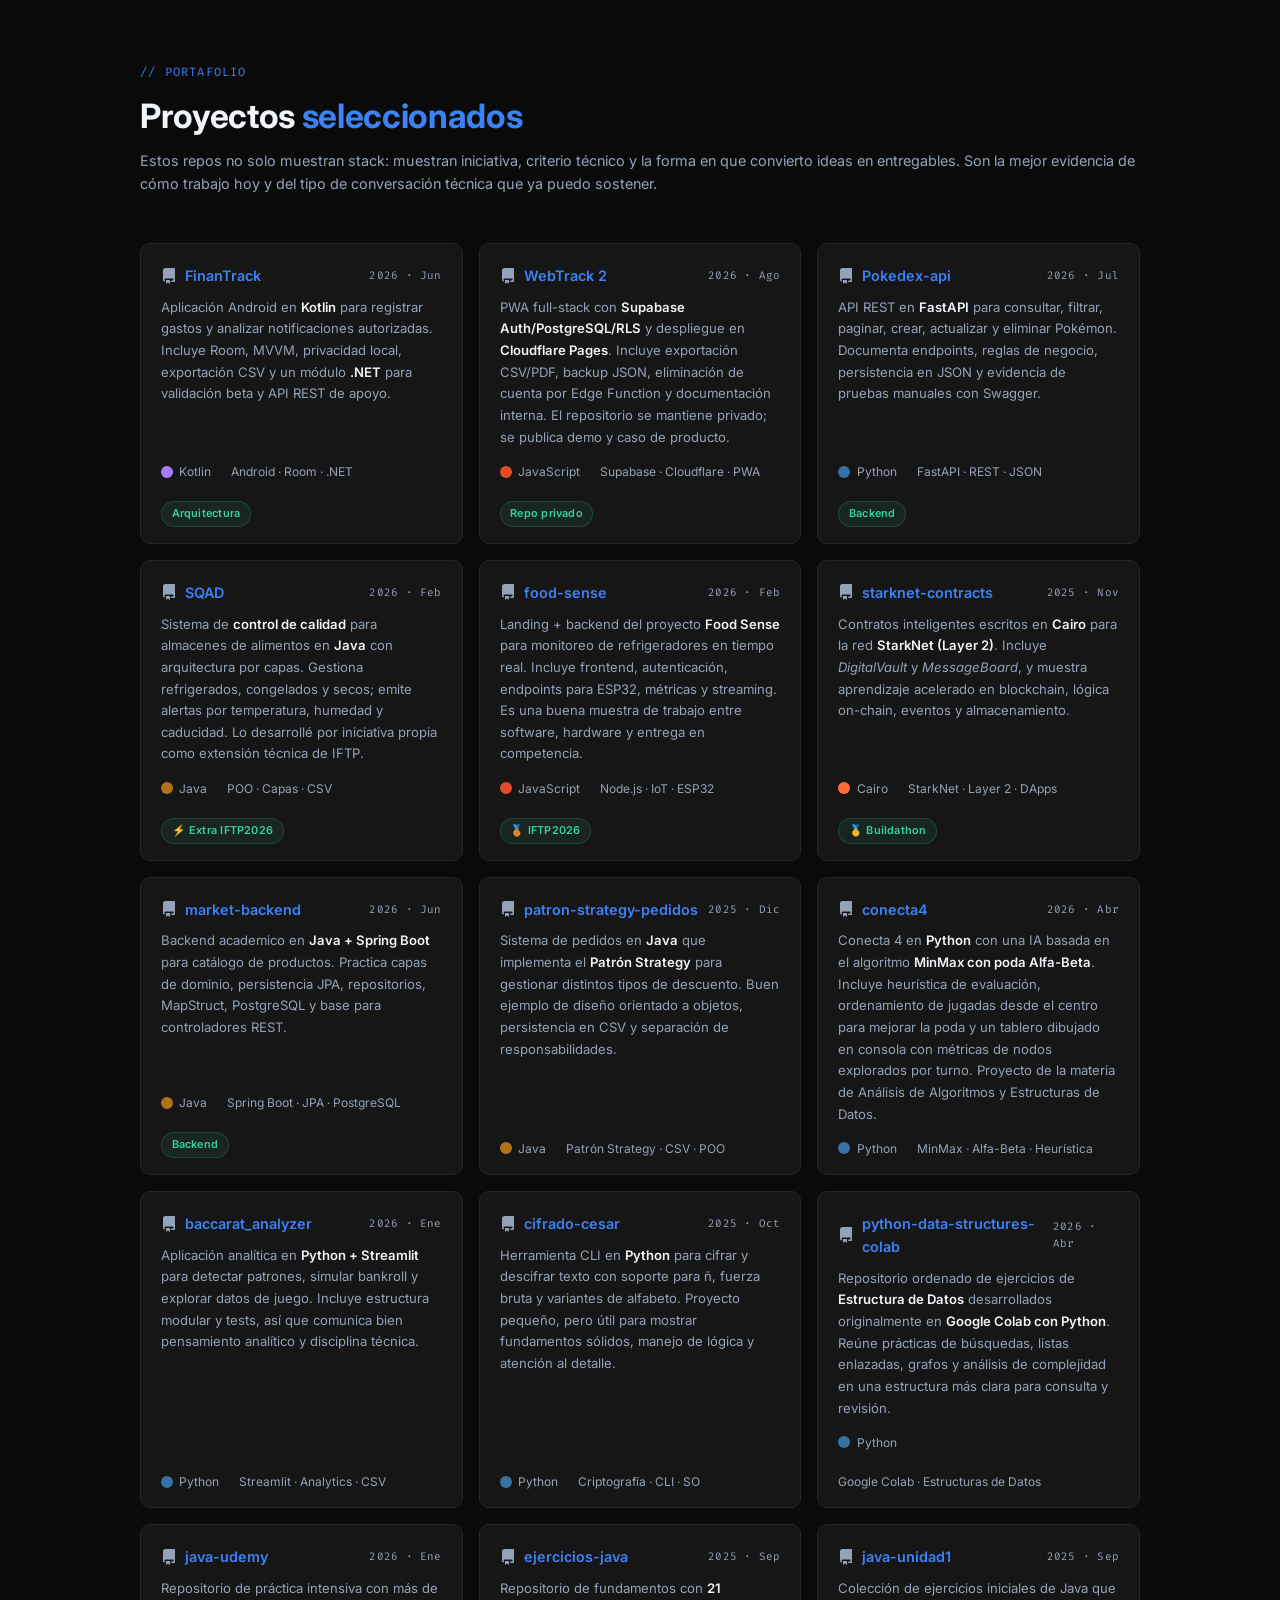
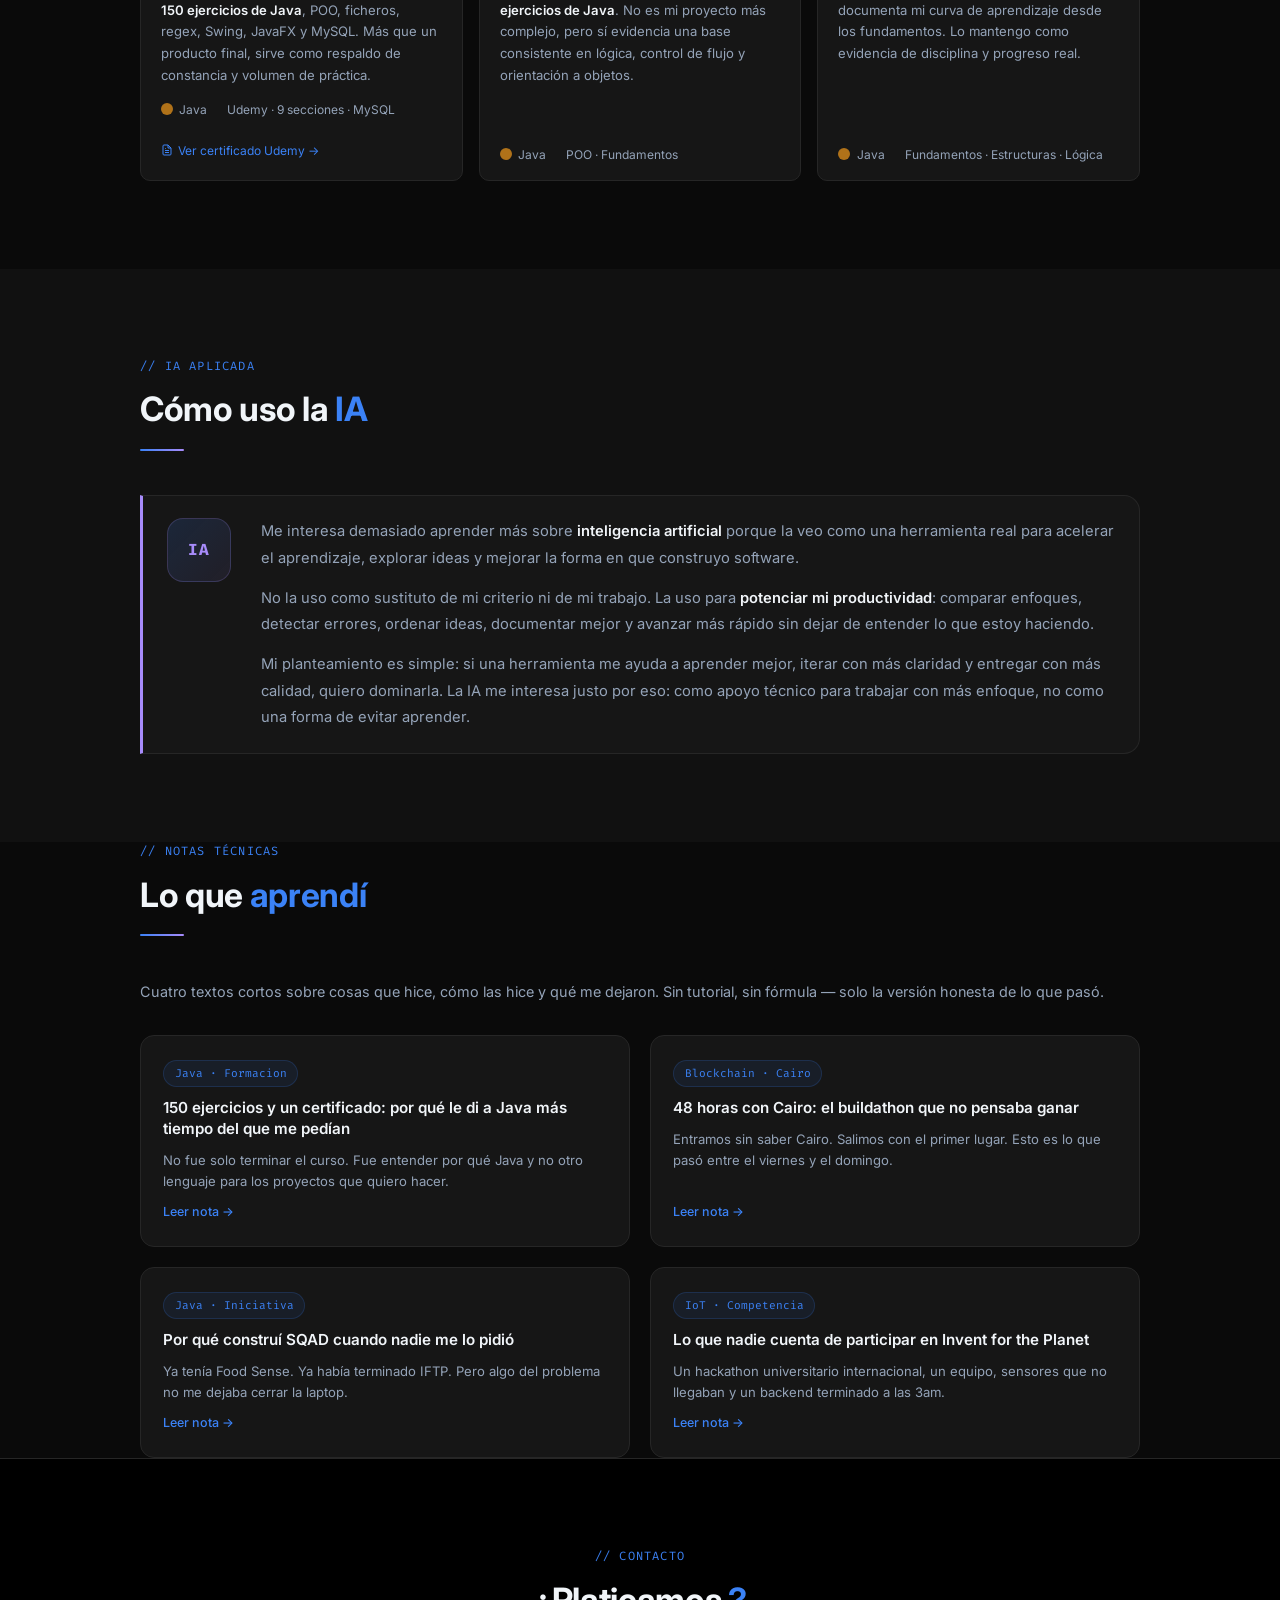
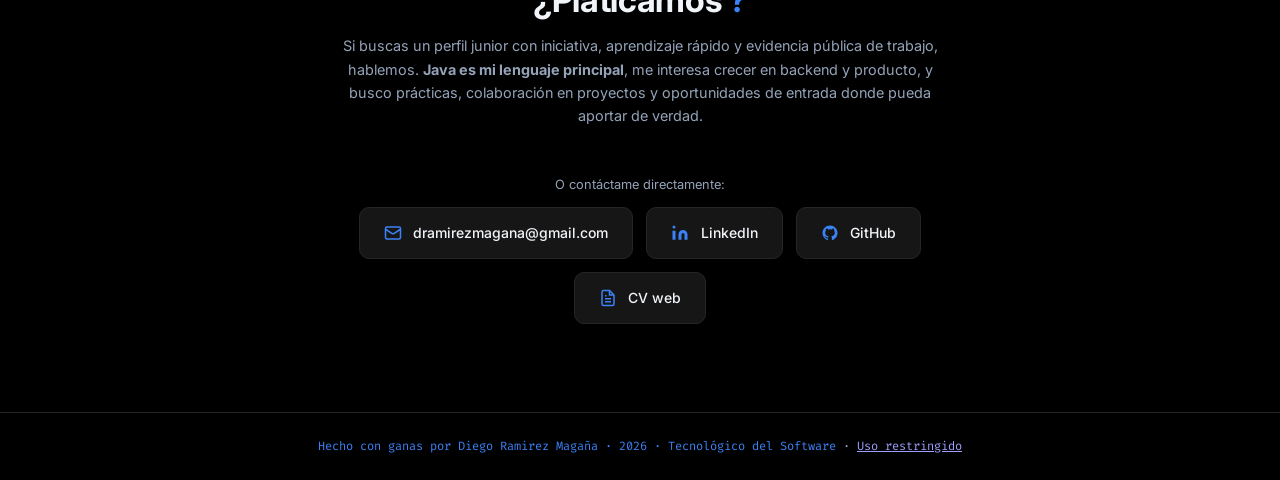
==== commit dd116756: "Update portfolio evidence and documentation" ====
--- a/index.html
+++ b/index.html
@@ -11,7 +11,12 @@
   <meta property="og:type"        content="website"/>
   <meta property="og:title"       id="meta-og-title" content="Diego Ramirez Magaña | Software, backend e innovación aplicada"/>
   <meta property="og:description" id="meta-og-description" content="Estudiante de software con proyectos en Java, Spring Boot, Python, IoT y StarkNet. Dos premios en competencias. Busco prácticas en backend, REST APIs, MySQL. Abierto a roles junior."/>
-  <meta property="og:image"       content="buildathon-constancia.png"/>
+  <meta property="og:url"         content="https://epinki07.github.io/portfolio/"/>
+  <meta property="og:image"       content="https://epinki07.github.io/portfolio/buildathon-constancia.png"/>
+  <meta name="twitter:card"       content="summary_large_image"/>
+  <meta name="twitter:title"      content="Diego Ramirez Magaña | Portafolio"/>
+  <meta name="twitter:description" content="Backend, cloud, Android, IoT y proyectos con evidencia verificable."/>
+  <meta name="twitter:image"      content="https://epinki07.github.io/portfolio/buildathon-constancia.png"/>
   <meta name="description"        id="meta-description" content="Portafolio de Diego Ramirez Magaña. Estudiante de software con proyectos en Java, Spring Boot, Python, REST APIs, MySQL, IoT. 2 premios en competencias. Abierto a prácticas y oportunidades junior en backend."/>
   <meta name="author"             content="Diego Ramirez Magaña"/>
   <meta name="theme-color"        content="#3b82f6"/>
@@ -99,8 +104,16 @@
         "dateCreated": "2026-07-06"
       }
     ],
+    "memberOf": {
+      "@type": "Organization",
+      "name": "IEEE",
+      "url": "https://www.ieee.org/"
+    },
     "knowsAbout": [
       "Java", "Python", "HTML", "POO",
+      "Kotlin", "Android", "Room", "MVVM",
+      "Spring Boot", "FastAPI", "REST APIs", "PostgreSQL",
+      "Supabase", "Row Level Security", "Cloudflare Pages", "GitHub Actions",
       "StarkNet", "Cairo", "Smart Contracts", "Blockchain",
       "Linux", "Kali Linux", "Cisco Packet Tracer",
       "AWS", "Streamlit", "Git"
@@ -117,14 +130,7 @@
   <link href="https://fonts.googleapis.com/css2?family=Inter:wght@300;400;500;600;700;800&family=Fira+Code:wght@400;500&display=swap" rel="stylesheet"/>
   <link rel="stylesheet" href="css/styles.css"/>
 
-  <!-- Google Analytics 4 — reemplaza G-XXXXXXXXXX con tu Measurement ID desde analytics.google.com -->
-  <script async src="https://www.googletagmanager.com/gtag/js?id=G-XXXXXXXXXX"></script>
-  <script>
-    window.dataLayer = window.dataLayer || [];
-    function gtag(){dataLayer.push(arguments);}
-    gtag('js', new Date());
-    gtag('config', 'G-XXXXXXXXXX');
-  </script>
+  <!-- Analytics desactivado hasta configurar un Measurement ID real. -->
 </head>
 <body>
 
@@ -196,7 +202,7 @@
           </div>
         </div>
 
-        <a href="#reciente" class="latest-hero-link" id="hero-latest-link">Nuevo: AWS Academy Cloud Foundations · 20 h</a>
+        <a href="#reciente" class="latest-hero-link" id="hero-latest-link">Nuevo: WebTrack 2 · PWA cloud privada</a>
 
         <div class="hero-btns">
           <a href="#portafolio" class="btn btn-primary" id="hero-btn-achievements">Ver proyectos clave</a>
@@ -542,7 +548,7 @@
             <p id="achievement-cisco-desc">
               Credencial de Cisco Networking Academy por completar el <strong>Network Technician Career Path</strong>: estándares y protocolos, comunicación en redes Ethernet conmutadas, IPv4/IPv6, configuración segura de routers/wireless, capa de transporte, DNS y DHCP, troubleshooting y buenas prácticas de help desk. Emitida el 1 de mayo de 2026.
             </p>
-            <div class="constancia-thumb" id="cisco-cert-trigger">
+            <a class="constancia-thumb" href="https://www.credly.com/badges/a288bd71-a73c-40fb-9f00-145ce018b2ae/public_url" target="_blank" rel="noopener noreferrer">
               <div class="udemy-cert-preview" aria-hidden="true">
                 <svg width="32" height="40" viewBox="0 0 32 40" fill="none" xmlns="http://www.w3.org/2000/svg" style="flex-shrink:0">
                   <rect width="32" height="40" rx="4" fill="var(--accent-soft-bg)"/>
@@ -554,10 +560,10 @@
                 </svg>
               </div>
               <div class="constancia-thumb-info">
-                <span class="constancia-thumb-name" id="cisco-cert-title">📄 Certificado oficial Cisco</span>
-                <span class="constancia-thumb-meta" id="cisco-cert-meta">Network Technician Career Path · Clic para ver →</span>
+                <span class="constancia-thumb-name" id="cisco-cert-title">🔗 Badge oficial Cisco</span>
+                <span class="constancia-thumb-meta" id="cisco-cert-meta">Network Technician Career Path · Verificar en Credly →</span>
               </div>
-            </div>
+            </a>
             <p style="margin-top:.5rem; font-size:.75rem; color:var(--muted);">
               <a href="https://www.credly.com/badges/a288bd71-a73c-40fb-9f00-145ce018b2ae/public_url" target="_blank" rel="noopener noreferrer" id="achievement-cisco-link" style="color:var(--muted); text-decoration:underline;">Verificar badge en Credly →</a>
             </p>
@@ -608,6 +614,33 @@
           <span class="logro-badge badge-blue" id="achievement-aws-foundations-badge">☁️ AWS · 20 h</span>
         </div>
 
+        <div class="logro-card logro-card--expandable">
+          <div class="logro-icon thumb-blue" aria-hidden="true">⚙️</div>
+          <div class="logro-info">
+            <h3 id="achievement-ieee-title">Membresía IEEE</h3>
+            <p id="achievement-ieee-desc">
+              Evidencia de membresía IEEE, útil para reforzar interés profesional en ingeniería, estándares, comunidad técnica y aprendizaje continuo más allá de los cursos.
+            </p>
+            <a class="constancia-thumb" href="cv/member-ieee-2026.pdf" target="_blank" rel="noopener noreferrer">
+              <div class="udemy-cert-preview" aria-hidden="true">
+                <svg width="32" height="40" viewBox="0 0 32 40" fill="none" xmlns="http://www.w3.org/2000/svg" style="flex-shrink:0">
+                  <rect width="32" height="40" rx="4" fill="var(--accent-soft-bg)"/>
+                  <rect x="6" y="8" width="20" height="2" rx="1" fill="var(--accent)"/>
+                  <rect x="6" y="13" width="14" height="1.5" rx="0.75" fill="var(--muted)"/>
+                  <rect x="6" y="17" width="16" height="1.5" rx="0.75" fill="var(--muted)"/>
+                  <rect x="6" y="21" width="12" height="1.5" rx="0.75" fill="var(--muted)"/>
+                  <rect x="6" y="28" width="20" height="4" rx="2" fill="var(--accent)" opacity="0.3"/>
+                </svg>
+              </div>
+              <div class="constancia-thumb-info">
+                <span class="constancia-thumb-name" id="ieee-cert-title">📄 Evidencia IEEE</span>
+                <span class="constancia-thumb-meta" id="ieee-cert-meta">Membresía · Ver PDF →</span>
+              </div>
+            </a>
+          </div>
+          <span class="logro-badge badge-blue" id="achievement-ieee-badge">⚙️ IEEE</span>
+        </div>
+
       </div>
     </div>
   </section>
@@ -619,8 +652,25 @@
       <h2 class="section-title" id="latest-title">Evidencia <span>reciente</span></h2>
       <div class="divider"></div>
       <p class="section-sub" id="latest-sub">
-        Nueva evidencia agregada al portafolio: formación cloud verificable con PDFs completos y badges digitales.
+        Nueva evidencia agregada al portafolio: un producto web desplegado, formación cloud verificable y certificados profesionales publicables.
       </p>
+
+      <div class="latest-card">
+        <div class="latest-badge-wrap latest-badge-wrap--wide">
+          <img src="assets/webtrack-2-screenshot.jpeg" alt="Vista de WebTrack 2 desplegado en Cloudflare Pages" class="latest-badge-img latest-badge-img--wide" loading="lazy" decoding="async" width="320" height="180"/>
+        </div>
+        <div class="latest-info">
+          <span class="latest-kicker" id="latest-webtrack-kicker">Producto / PWA / Cloudflare + Supabase</span>
+          <h3 id="latest-webtrack-title">WebTrack 2 — seguimiento web privado y desplegado</h3>
+          <p id="latest-webtrack-desc">
+            Proyecto full-stack publicado como PWA en <strong>Cloudflare Pages</strong>, con autenticación y datos en <strong>Supabase</strong>, exportación CSV/PDF, respaldos JSON y flujos de cuenta. El código permanece privado por seguridad y protección de propiedad, pero el producto se documenta como caso real.
+          </p>
+          <div class="latest-actions">
+            <a class="btn btn-primary" id="latest-webtrack-demo" href="https://webtrack-2.pages.dev" target="_blank" rel="noopener noreferrer">Abrir demo</a>
+            <a class="btn btn-ghost" id="latest-webtrack-qr" href="assets/webtrack-2-qr.png" target="_blank" rel="noopener noreferrer">Ver QR</a>
+          </div>
+        </div>
+      </div>
 
       <div class="latest-card">
         <div class="latest-badge-wrap">
@@ -691,6 +741,28 @@
             <span class="gh-lang"><span class="lang-dot" style="background:#A97BFF"></span> Kotlin</span>
             <span class="gh-lang">Android · Room · .NET</span>
             <span class="gh-badge-extra">Arquitectura</span>
+          </div>
+        </div>
+
+        <!-- WEBTRACK 2 - PRODUCTO FULL-STACK PRIVADO -->
+        <div class="gh-card">
+          <div class="gh-header">
+            <a href="https://webtrack-2.pages.dev" target="_blank" rel="noopener noreferrer" class="gh-repo-name">
+              <svg width="16" height="16" viewBox="0 0 16 16" fill="var(--muted)" aria-hidden="true" focusable="false"><path d="M2 2.5A2.5 2.5 0 014.5 0h8.75a.75.75 0 01.75.75v12.5a.75.75 0 01-.75.75h-2.5a.75.75 0 110-1.5h1.75v-2h-8a1 1 0 00-.714 1.7.75.75 0 01-1.072 1.05A2.495 2.495 0 012 11.5v-9zm10.5-1V9h-8c-.356 0-.694.074-1 .208V2.5a1 1 0 011-1h8zM5 12.25v3.25a.25.25 0 00.4.2l1.45-1.087a.25.25 0 01.3 0L8.6 15.7a.25.25 0 00.4-.2v-3.25a.25.25 0 00-.25-.25h-3.5a.25.25 0 00-.25.25z"/></svg>
+              WebTrack 2
+            </a>
+            <span class="gh-date">2026 · Ago</span>
+          </div>
+          <p class="gh-desc" id="project-webtrack-desc">
+            PWA full-stack con <strong>Supabase Auth/PostgreSQL/RLS</strong> y
+            despliegue en <strong>Cloudflare Pages</strong>. Incluye exportación CSV/PDF,
+            backup JSON, eliminación de cuenta por Edge Function y documentación interna.
+            El repositorio se mantiene privado; se publica demo y caso de producto.
+          </p>
+          <div class="gh-footer">
+            <span class="gh-lang"><span class="lang-dot lang-html"></span> JavaScript</span>
+            <span class="gh-lang">Supabase · Cloudflare · PWA</span>
+            <span class="gh-badge-extra">Repo privado</span>
           </div>
         </div>
 
@@ -1088,6 +1160,16 @@
               </svg>
               GitHub
             </a>
+            <a href="cv/" target="_blank" class="contact-card">
+              <svg viewBox="0 0 24 24" fill="none" stroke="currentColor" stroke-width="2" aria-hidden="true" focusable="false">
+                <path d="M14 2H6a2 2 0 0 0-2 2v16a2 2 0 0 0 2 2h12a2 2 0 0 0 2-2V8z"/>
+                <polyline points="14 2 14 8 20 8"/>
+                <line x1="16" y1="13" x2="8" y2="13"/>
+                <line x1="16" y1="17" x2="8" y2="17"/>
+                <line x1="10" y1="9" x2="8" y2="9"/>
+              </svg>
+              <span id="contact-cv-label">CV web</span>
+            </a>
           </div>
         </div>
       </div>
@@ -1120,24 +1202,6 @@
     </div>
   </div>
 
-  <!-- MODAL PDF CISCO -->
-  <div class="modal-overlay" id="modal-cisco-pdf" role="dialog" aria-modal="true" aria-label="Certificado Cisco Network Technician">
-    <div class="modal-inner modal-inner--pdf">
-      <button class="modal-close" type="button" aria-label="Cerrar certificado">✕</button>
-      <iframe
-        src="cv/certificado-cisco-network-technician.pdf"
-        title="Cisco Networking Academy — Network Technician Career Path"
-        width="100%"
-        height="100%"
-        style="border:none; border-radius:8px;"
-        loading="lazy">
-        <p>Tu navegador no puede mostrar el PDF.
-          <a href="cv/certificado-cisco-network-technician.pdf" target="_blank" rel="noopener noreferrer">Descárgalo aquí</a>
-        </p>
-      </iframe>
-    </div>
-  </div>
-
   <!-- MODAL PDF AWS -->
   <div class="modal-overlay" id="modal-aws-pdf" role="dialog" aria-modal="true" aria-label="Certificado AWS Academy Cloud Operations">
     <div class="modal-inner modal-inner--pdf">
@@ -1194,7 +1258,7 @@
 
   <!-- FOOTER -->
   <footer>
-    <p id="footer-text">Hecho con ganas por <span>Diego Ramirez Magaña</span> · 2026 · Tecnológico del Software</p>
+    <p><span id="footer-text">Hecho con ganas por <span>Diego Ramirez Magaña</span> · 2026 · Tecnológico del Software</span> · <a href="NOTICE.md" id="footer-rights">Uso restringido</a></p>
   </footer>
 
   <!-- CURSOR LIGHT (se oculta por CSS en móvil / reduced-motion) -->
--- a/css/styles.css
+++ b/css/styles.css
@@ -470,12 +470,19 @@
   align-items: center;
   justify-content: center;
 }
+.latest-badge-wrap--wide { min-height: 150px; }
 .latest-badge-img {
   width: 100%;
   max-width: 160px;
   aspect-ratio: 1;
   object-fit: contain;
   display: block;
+}
+.latest-badge-img--wide {
+  max-width: 320px;
+  aspect-ratio: 16 / 9;
+  object-fit: cover;
+  border-radius: 10px;
 }
 .latest-info { min-width: 0; }
 .latest-kicker {
@@ -624,6 +631,7 @@
   border-radius: 8px; padding: .5rem .75rem;
   text-decoration: none; transition: border-color .2s, background .2s;
   cursor: pointer;
+  color: inherit;
 }
 .constancia-thumb:hover { border-color: var(--accent); background: var(--card-hover-accent-bg); }
 .constancia-thumb-img {
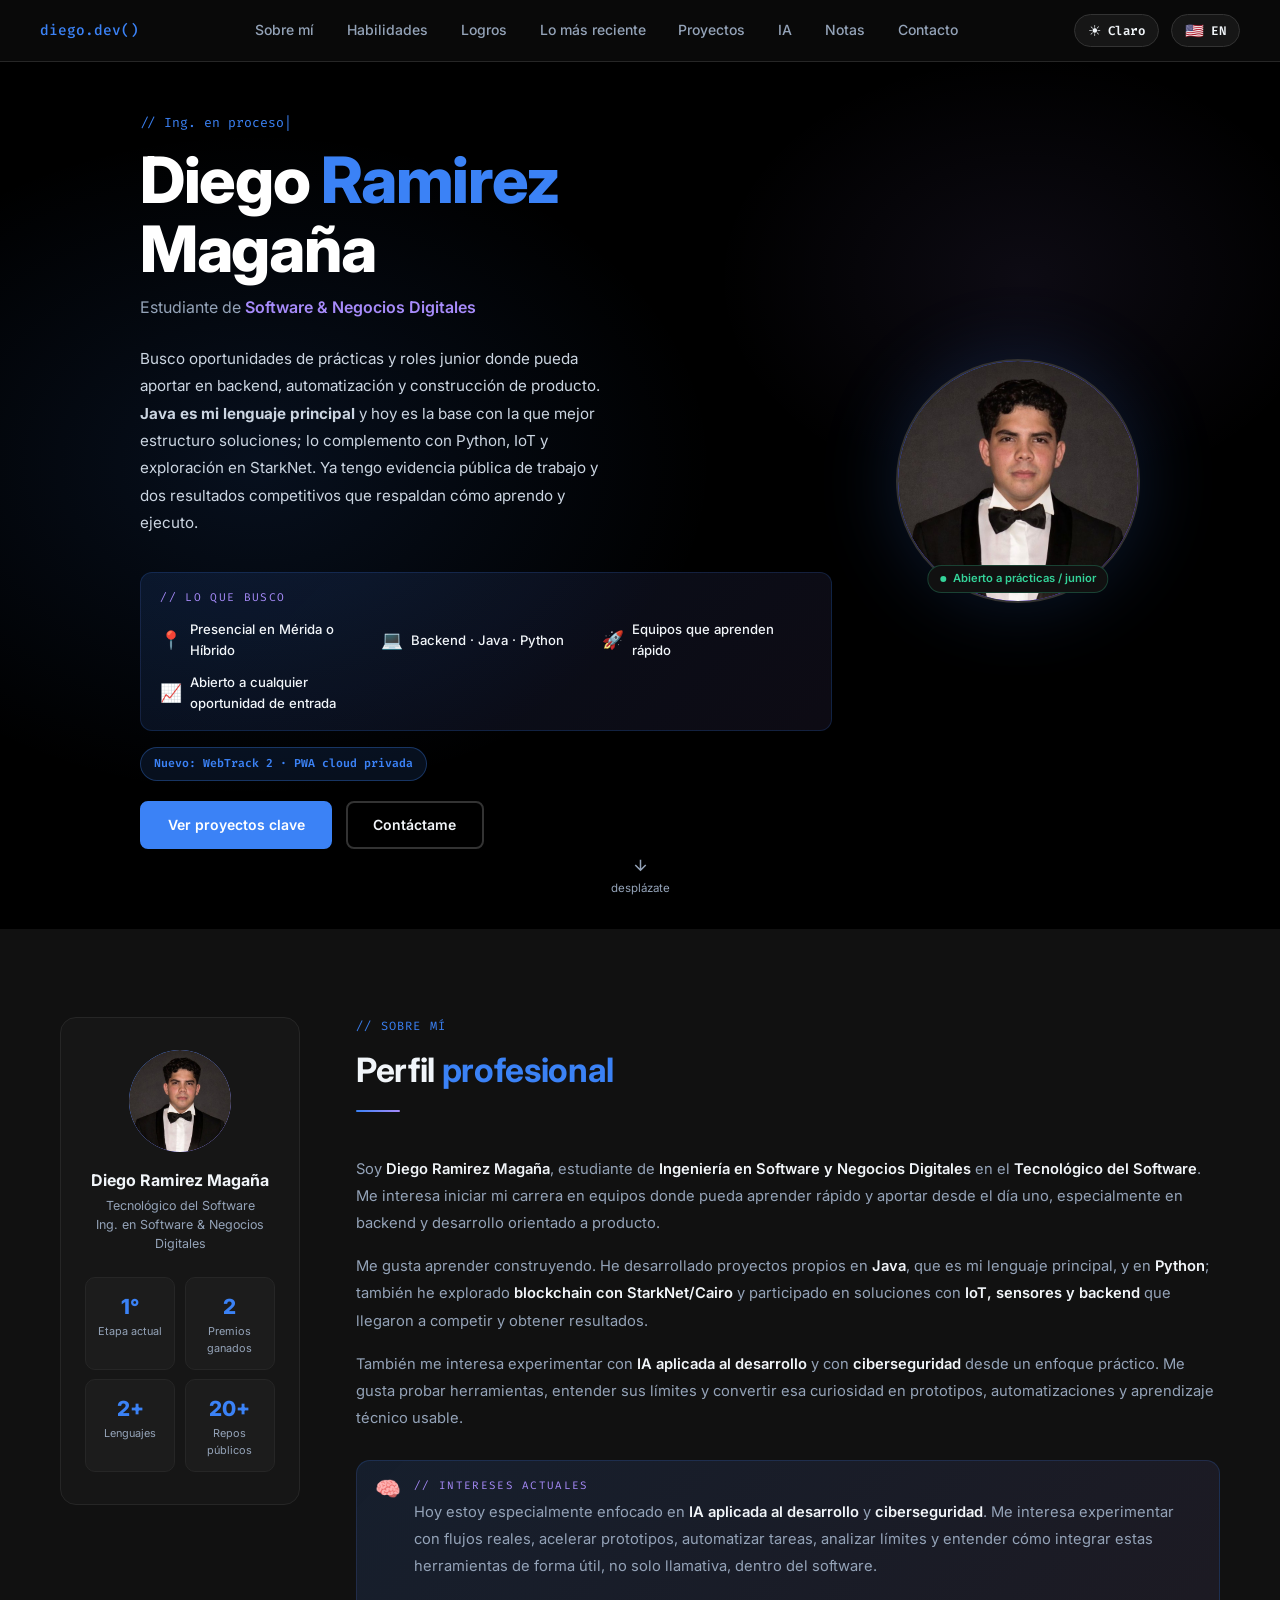
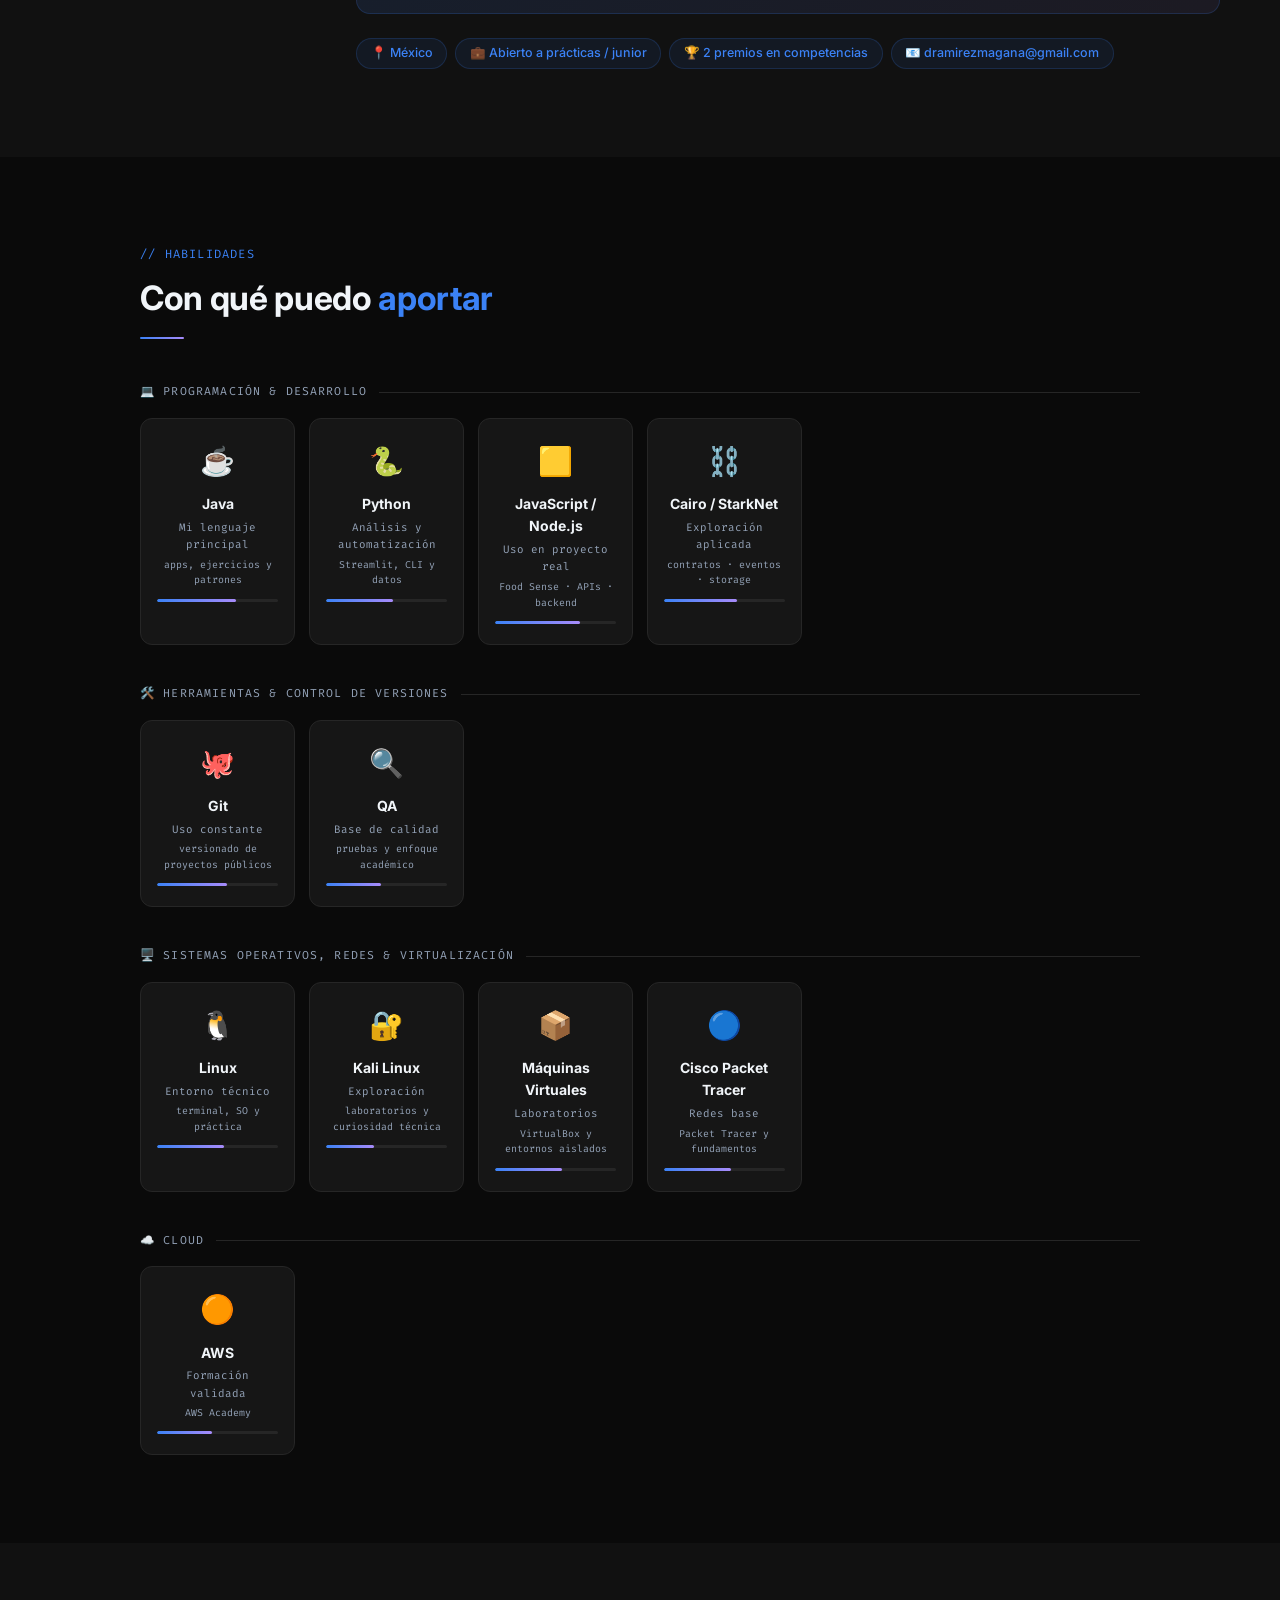
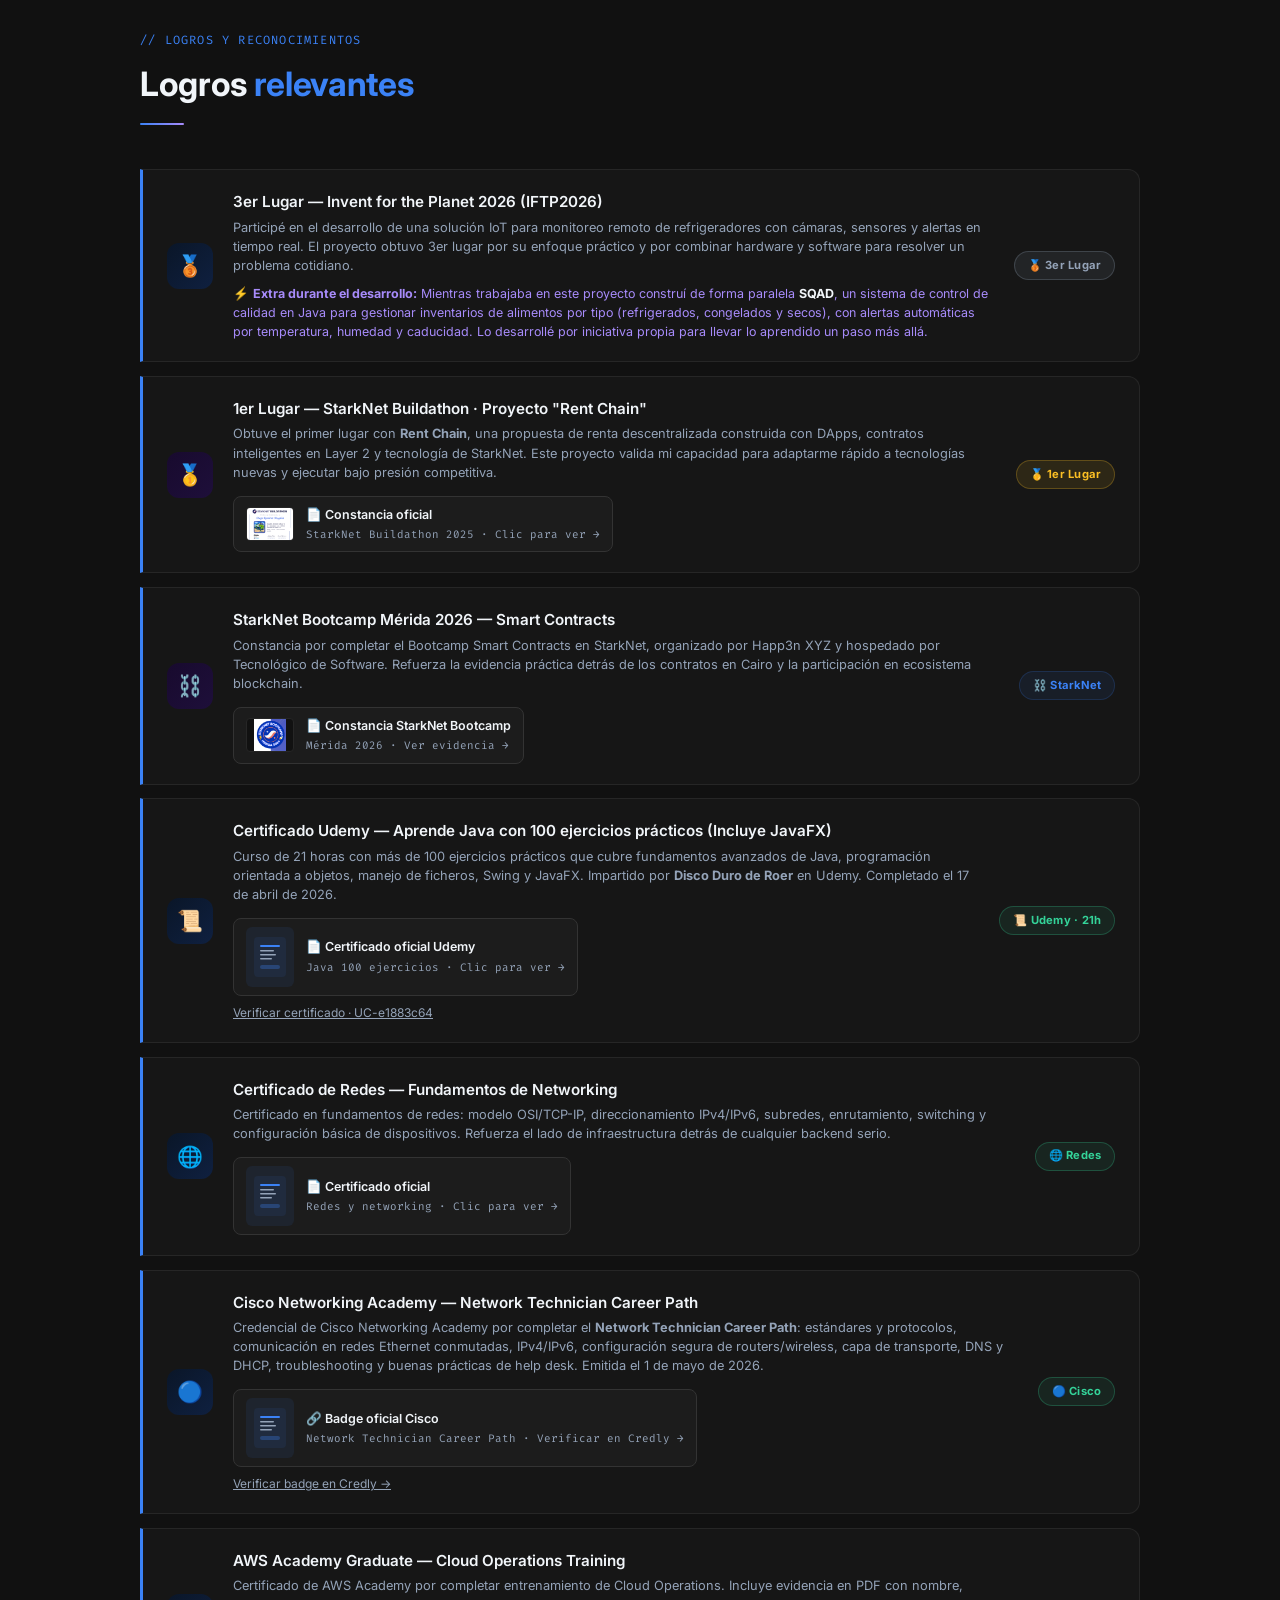
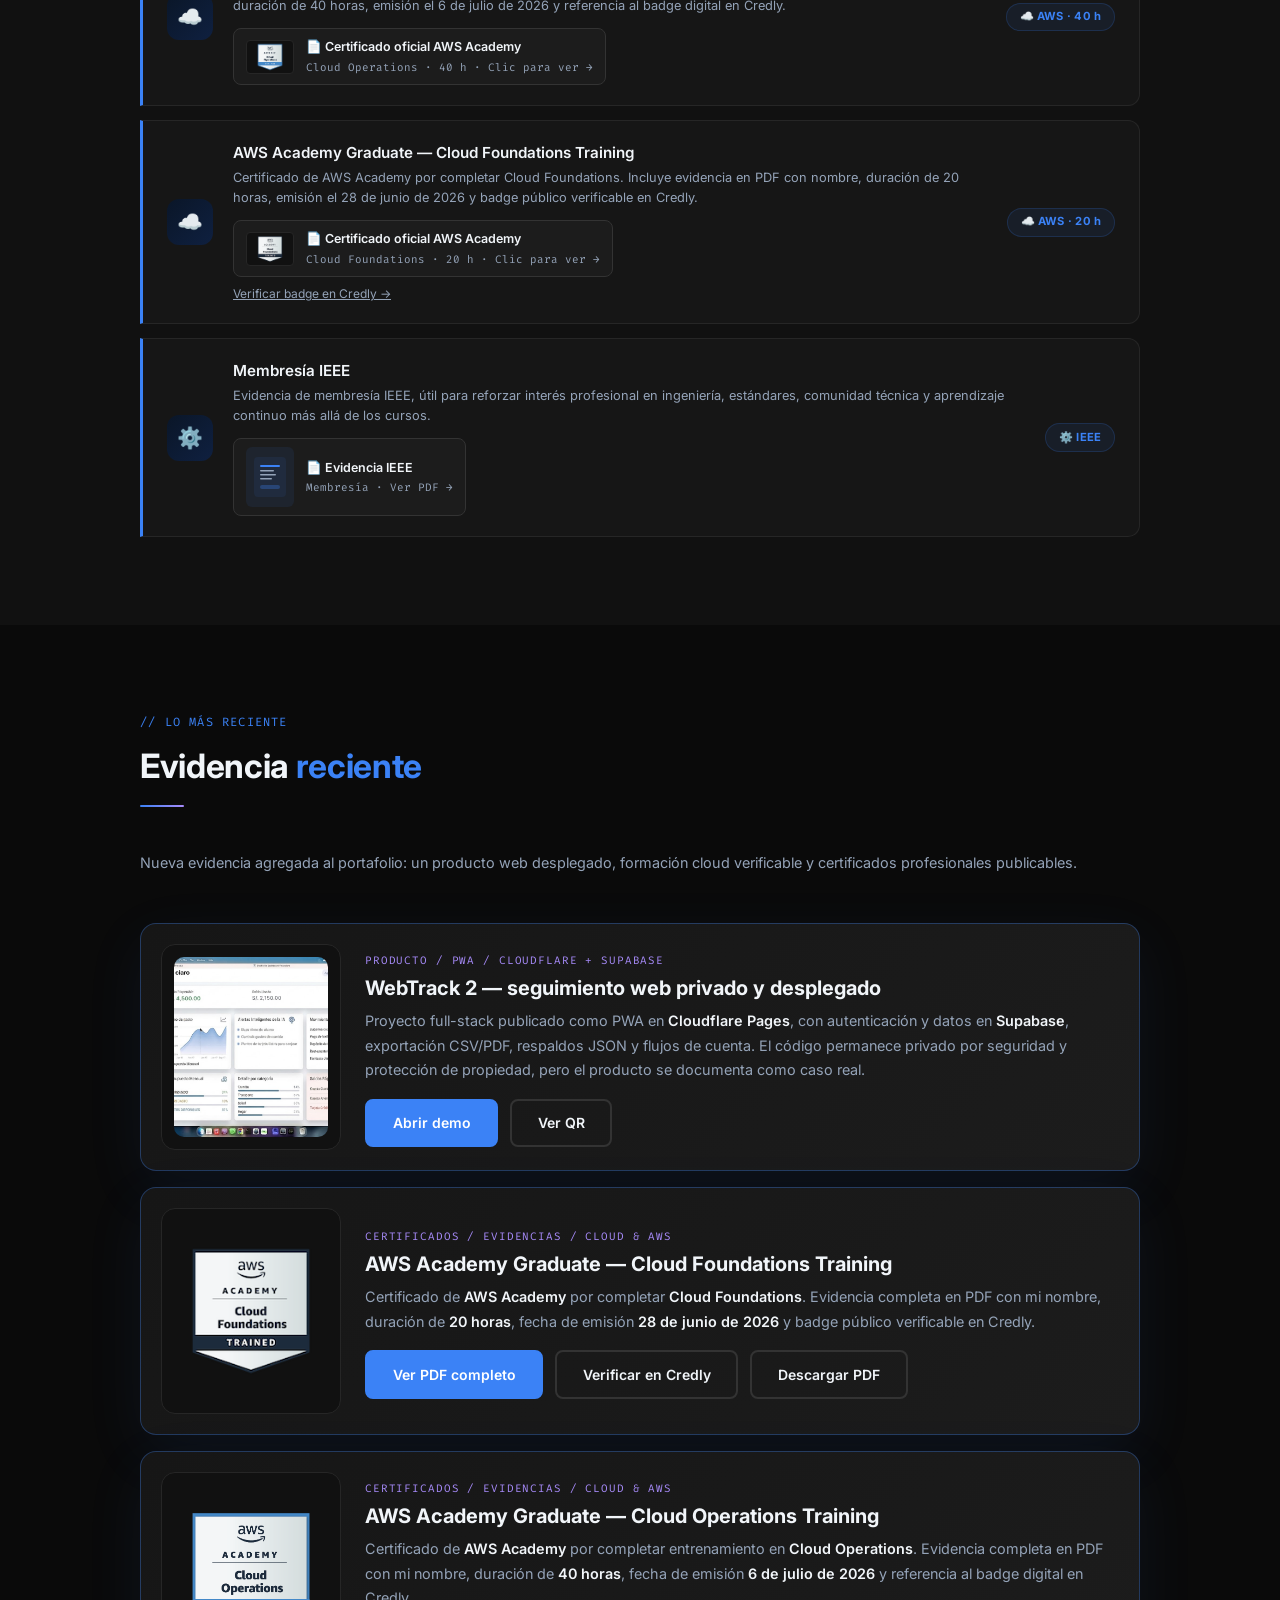
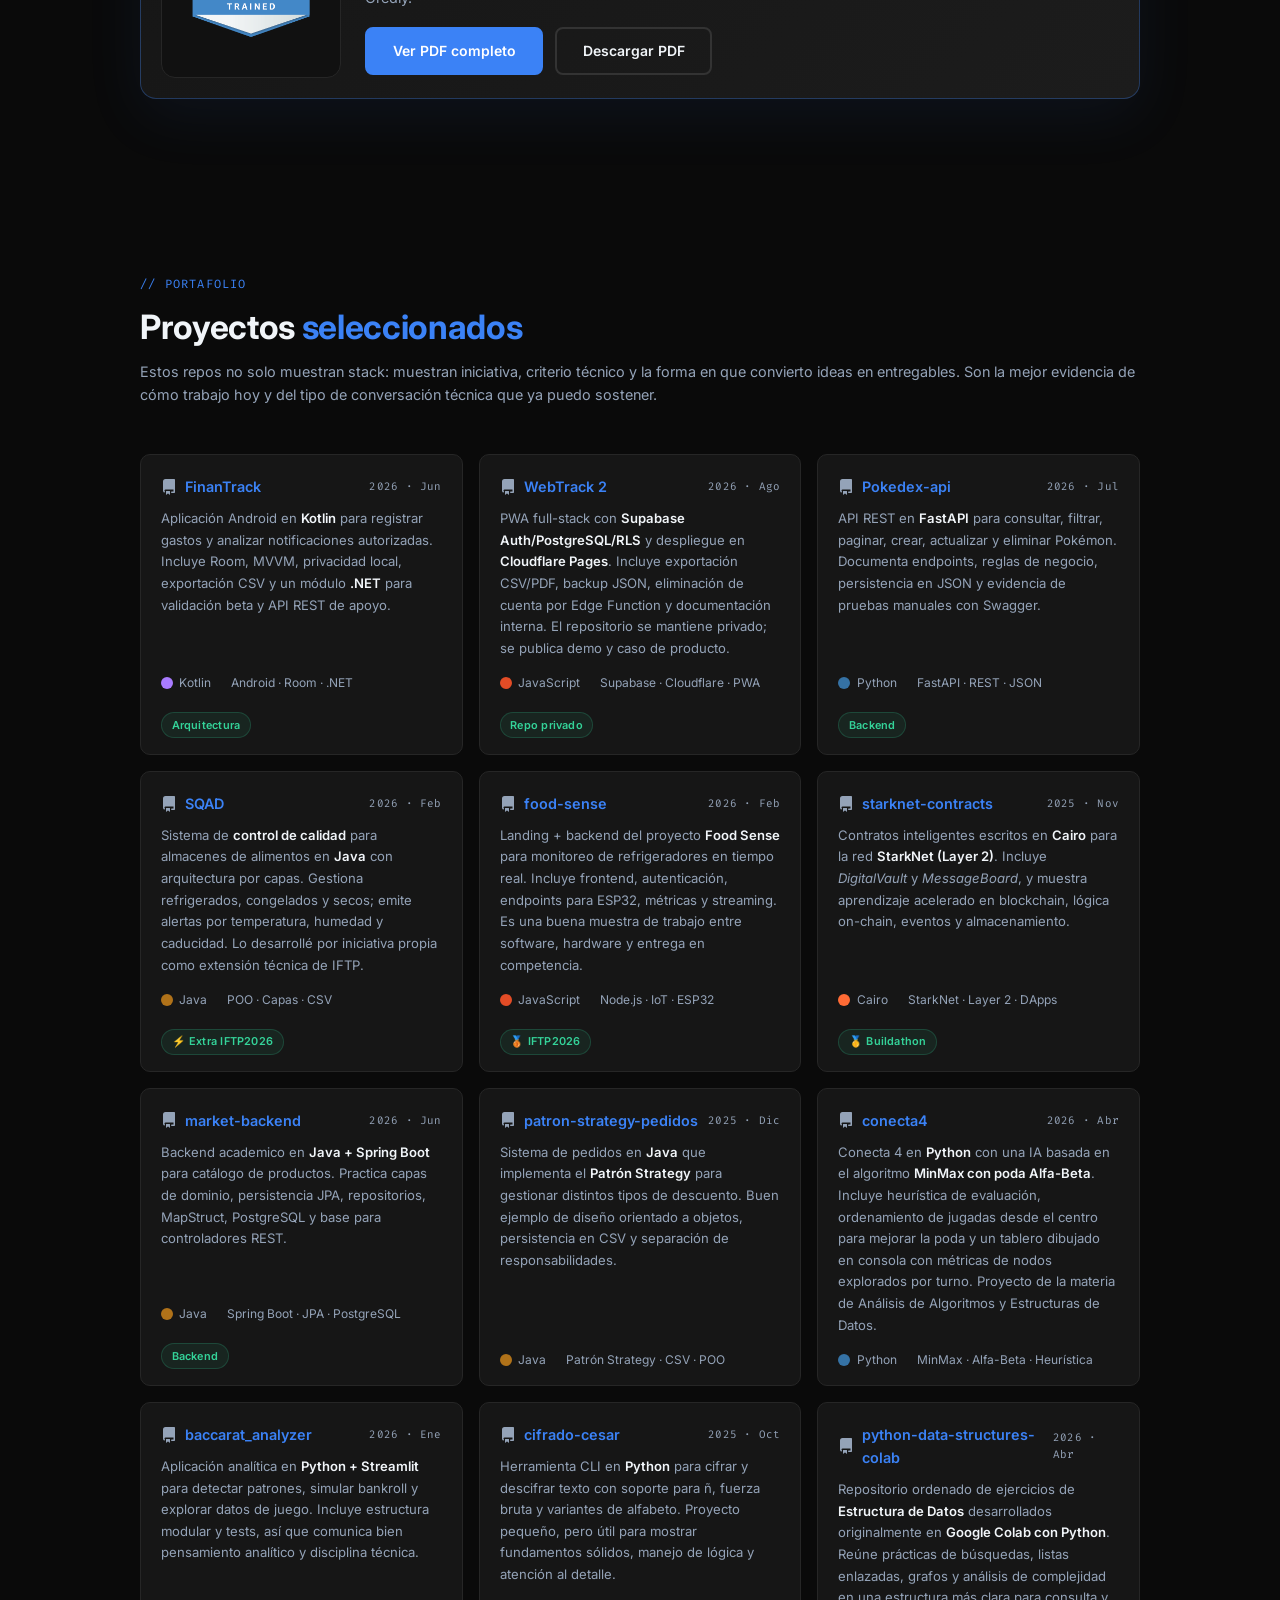
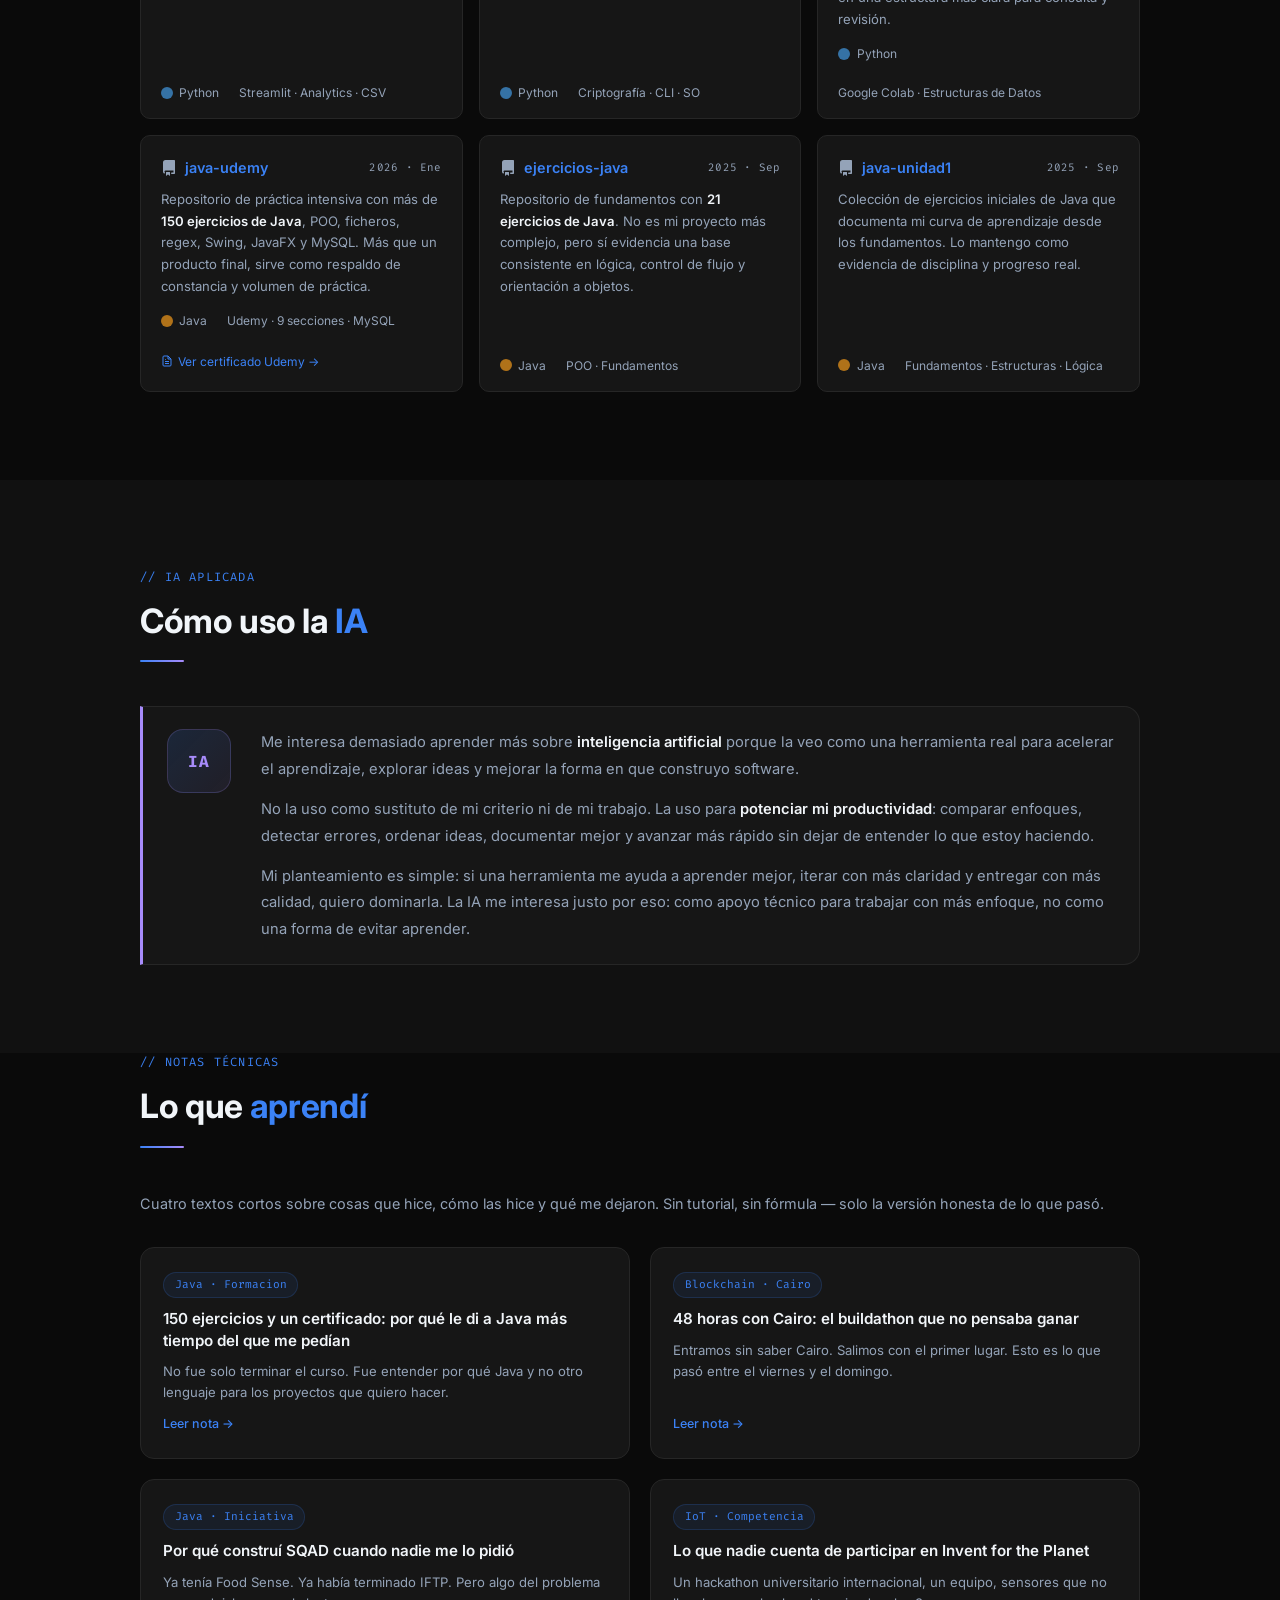
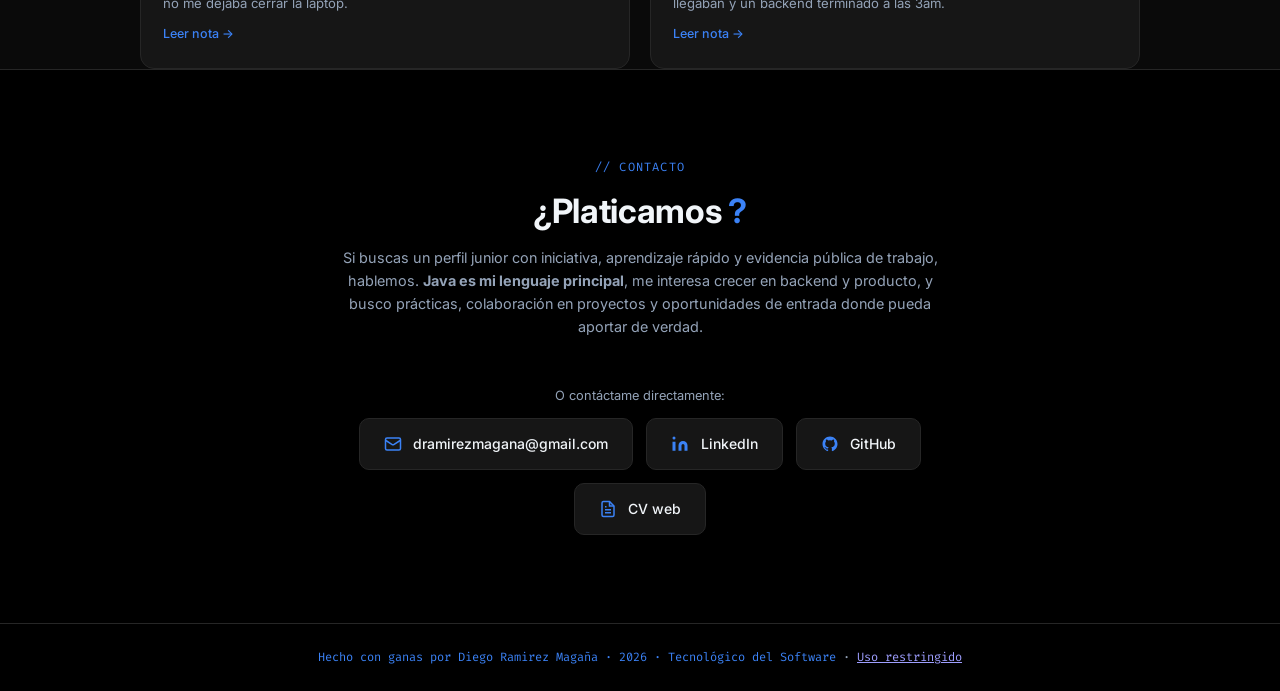
==== commit c45592b9: "Add StarkNet Bootcamp evidence" ====
--- a/index.html
+++ b/index.html
@@ -65,6 +65,14 @@
       "3er Lugar — Invent for the Planet 2026 (IFTP2026)"
     ],
     "hasCredential": [
+      {
+        "@type": "EducationalOccupationalCredential",
+        "name": "StarkNet Bootcamp Merida 2026 — Smart Contracts",
+        "url": "https://epinki07.github.io/portfolio/cv/starknet-bootcamp-merida-2026.png",
+        "credentialCategory": "Certificate",
+        "recognizedBy": { "@type": "Organization", "name": "Happ3n XYZ" },
+        "dateCreated": "2026-03-26"
+      },
       {
         "@type": "EducationalOccupationalCredential",
         "name": "Aprende Java con 100 ejercicios prácticos (Incluye JavaFX)",
@@ -485,6 +493,27 @@
 
 
         <div class="logro-card logro-card--expandable">
+          <div class="logro-icon thumb-purple" aria-hidden="true">⛓️</div>
+          <div class="logro-info">
+            <h3 id="achievement-starknet-bootcamp-title">StarkNet Bootcamp Mérida 2026 — Smart Contracts</h3>
+            <p id="achievement-starknet-bootcamp-desc">
+              Constancia por completar el Bootcamp Smart Contracts en StarkNet, organizado
+              por Happ3n XYZ y hospedado por Tecnológico de Software. Refuerza la evidencia
+              práctica detrás de los contratos en Cairo y la participación en ecosistema blockchain.
+            </p>
+            <a class="constancia-thumb" href="cv/starknet-bootcamp-merida-2026.png" target="_blank" rel="noopener noreferrer">
+              <img src="assets/starknet-bootcamp-merida-2026-badge.png" alt="Badge StarkNet Bootcamp Merida 2026" class="constancia-thumb-img constancia-thumb-img--contain" loading="lazy" decoding="async" width="80" height="80"/>
+              <div class="constancia-thumb-info">
+                <span class="constancia-thumb-name" id="starknet-bootcamp-cert-title">📄 Constancia StarkNet Bootcamp</span>
+                <span class="constancia-thumb-meta" id="starknet-bootcamp-cert-meta">Mérida 2026 · Ver evidencia →</span>
+              </div>
+            </a>
+          </div>
+          <span class="logro-badge badge-blue" id="achievement-starknet-bootcamp-badge">⛓️ StarkNet</span>
+        </div>
+
+
+        <div class="logro-card logro-card--expandable">
           <div class="logro-icon thumb-blue" aria-hidden="true">📜</div>
           <div class="logro-info">
             <h3 id="achievement-udemy-java-title">Certificado Udemy — Aprende Java con 100 ejercicios prácticos (Incluye JavaFX)</h3>
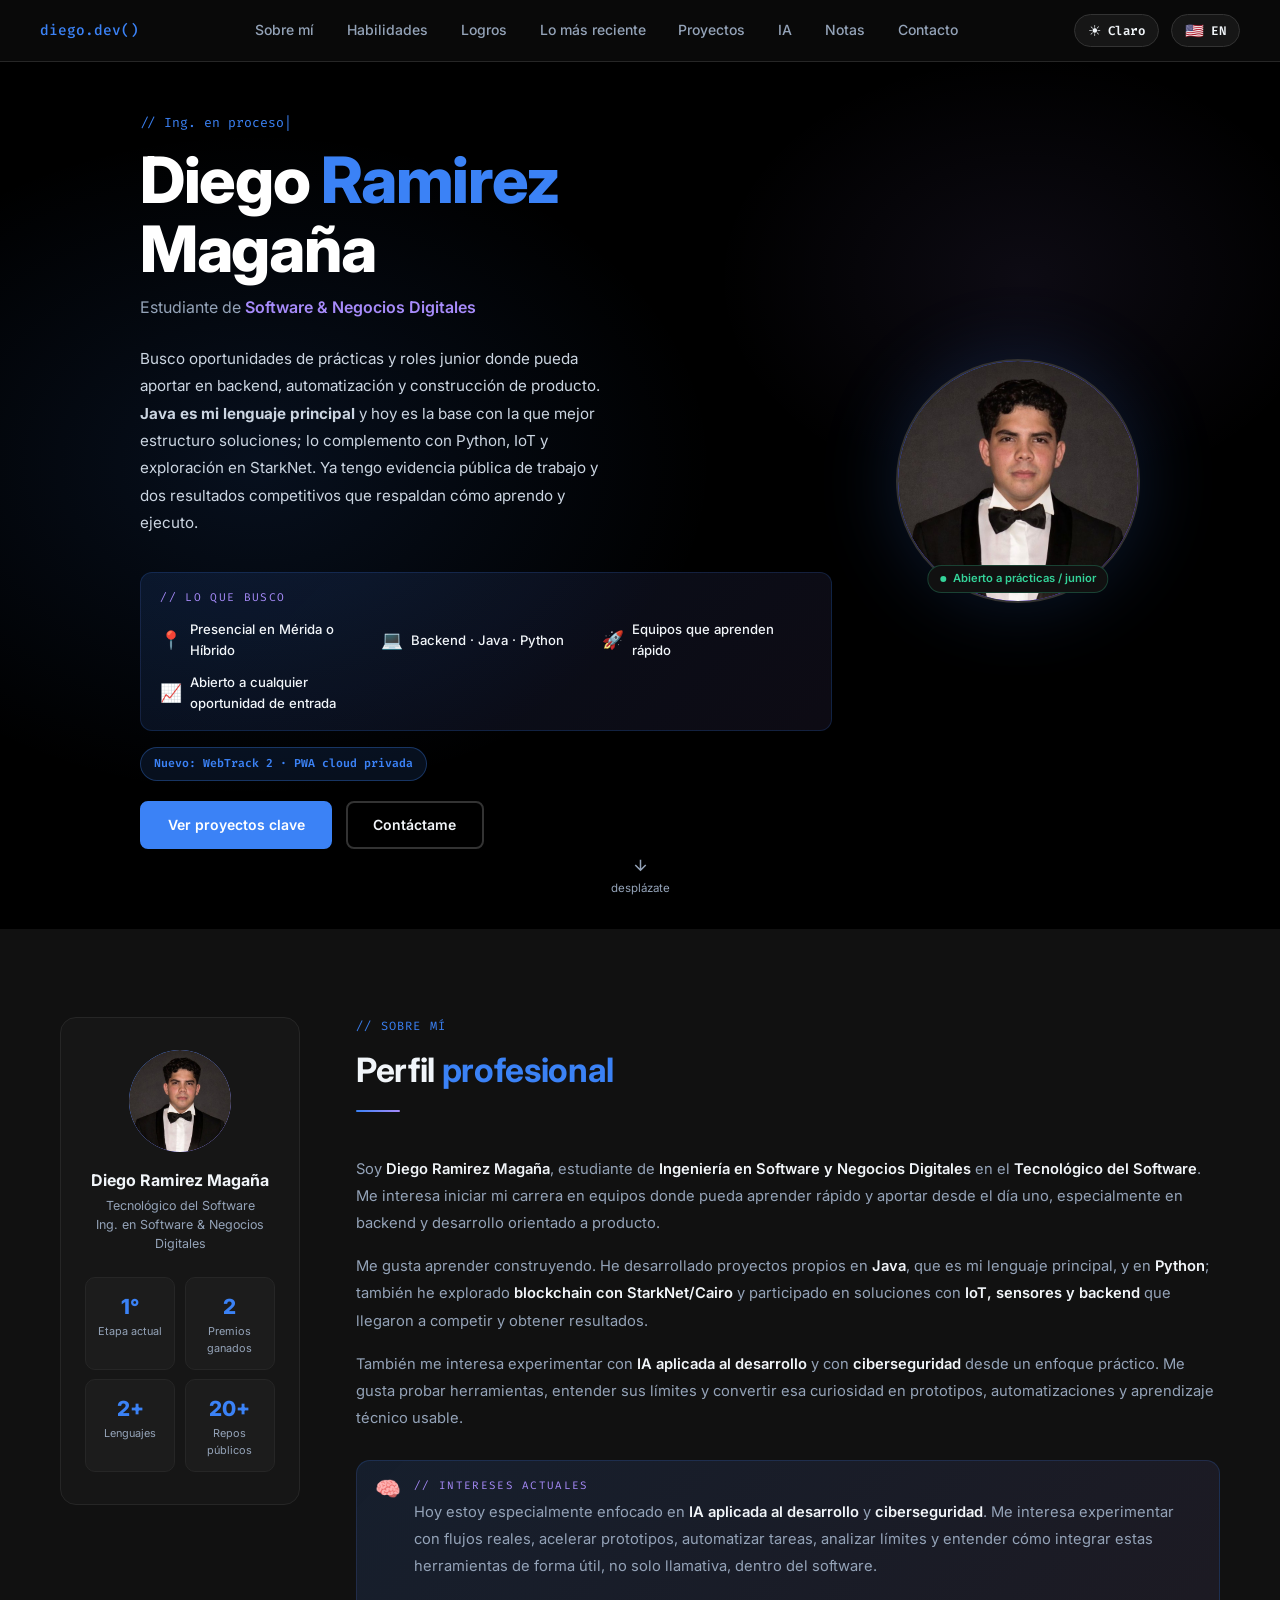
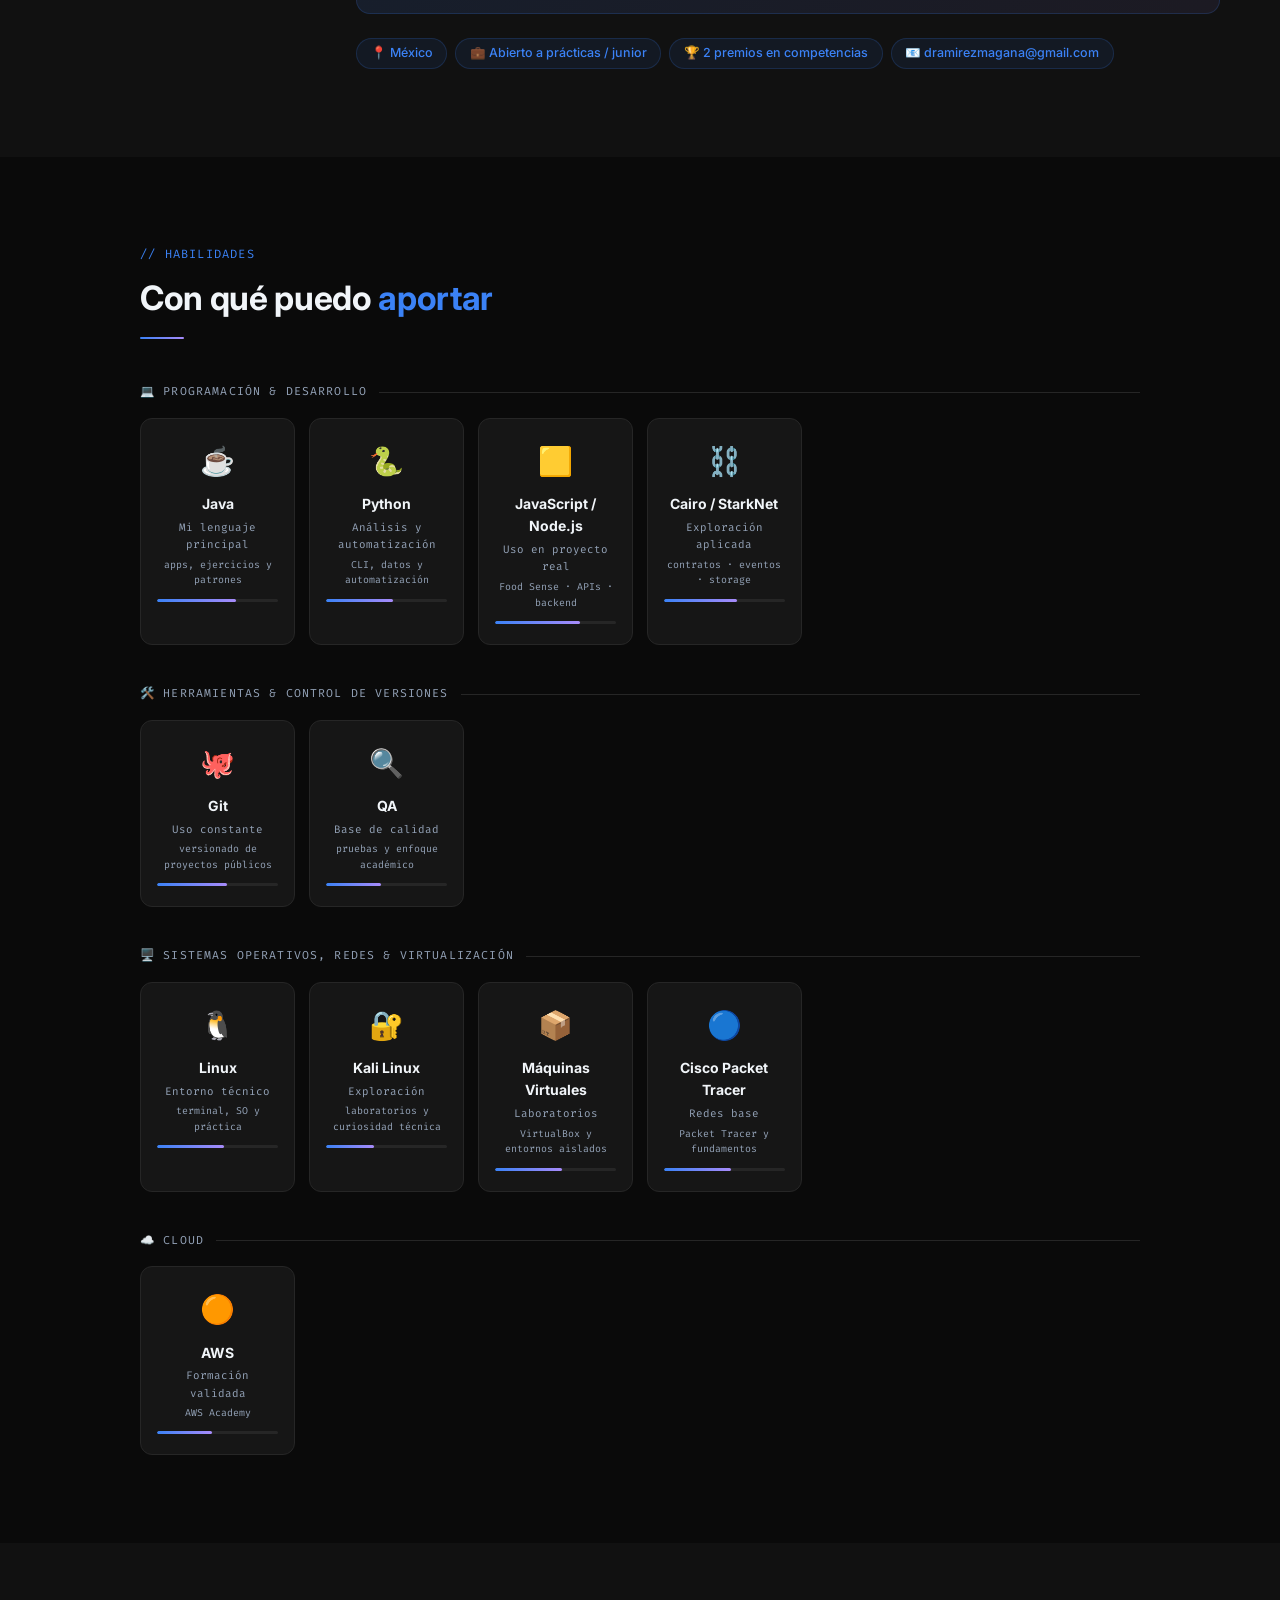
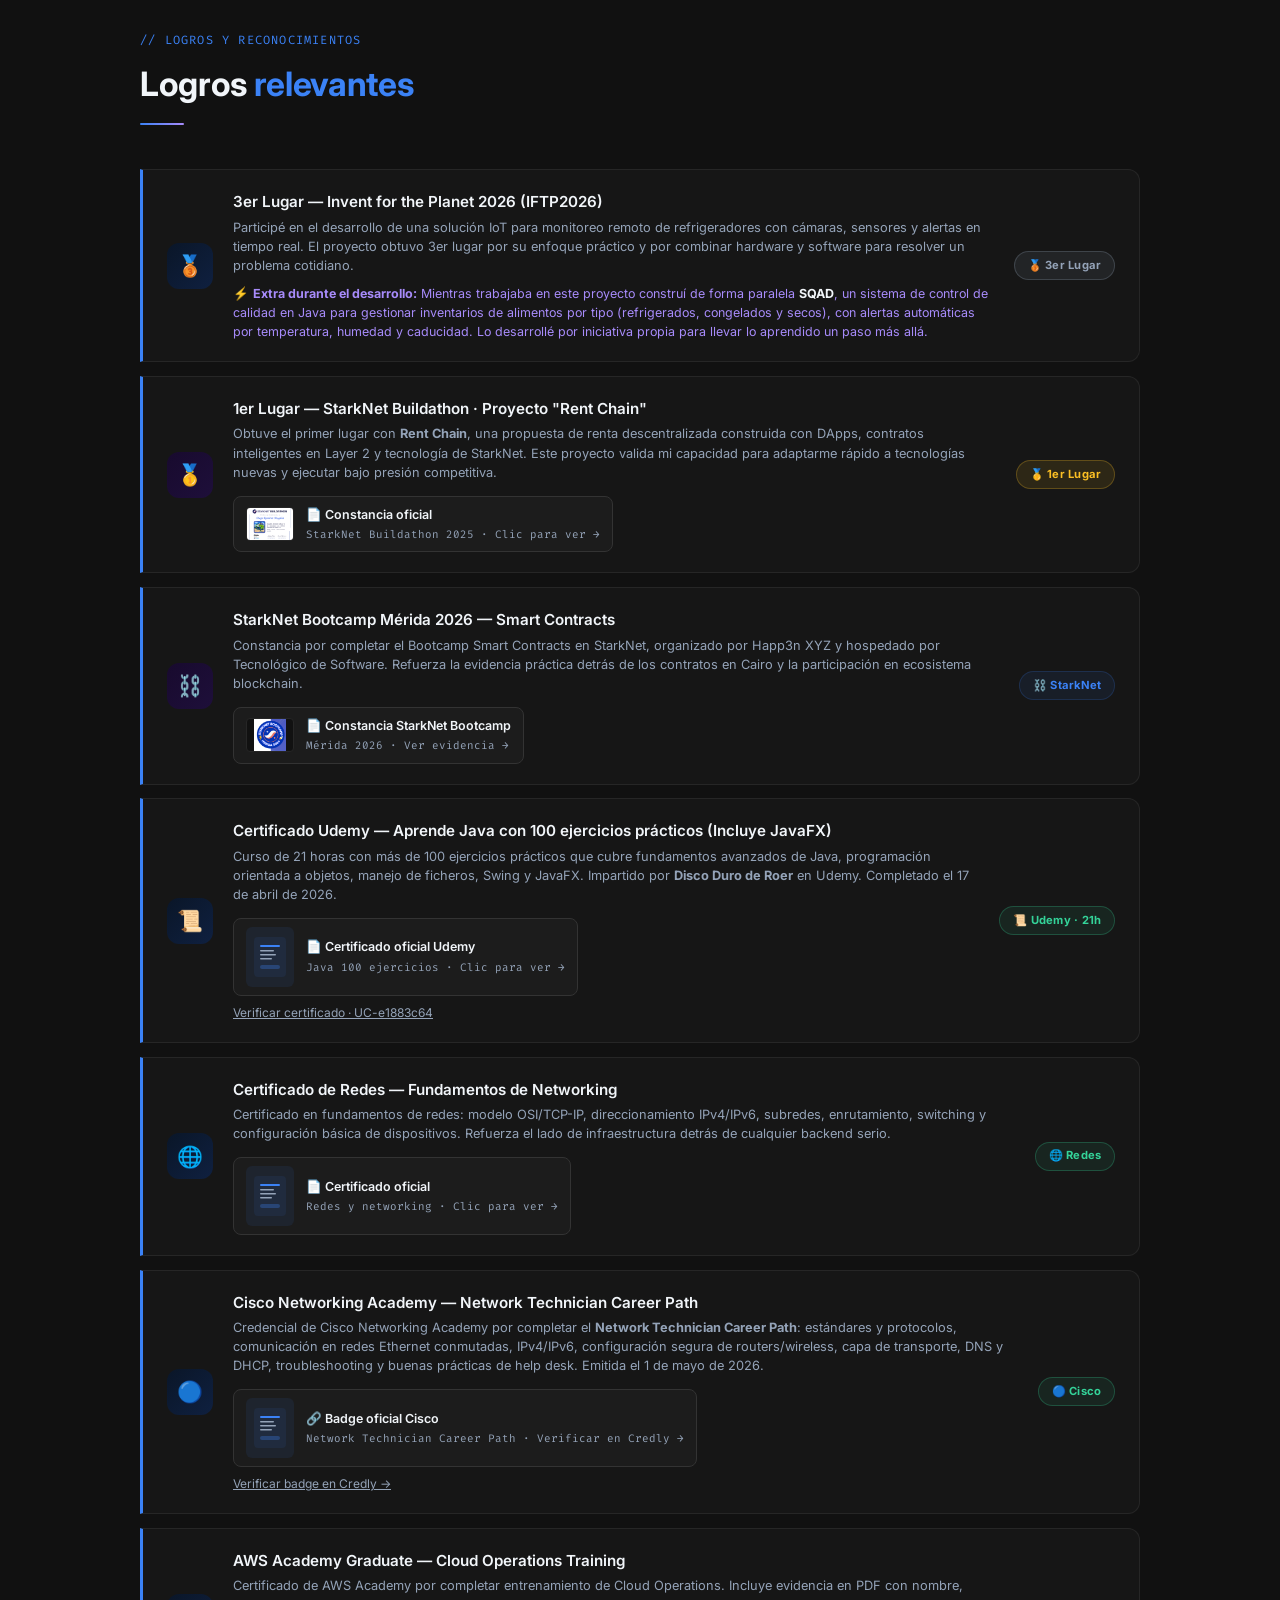
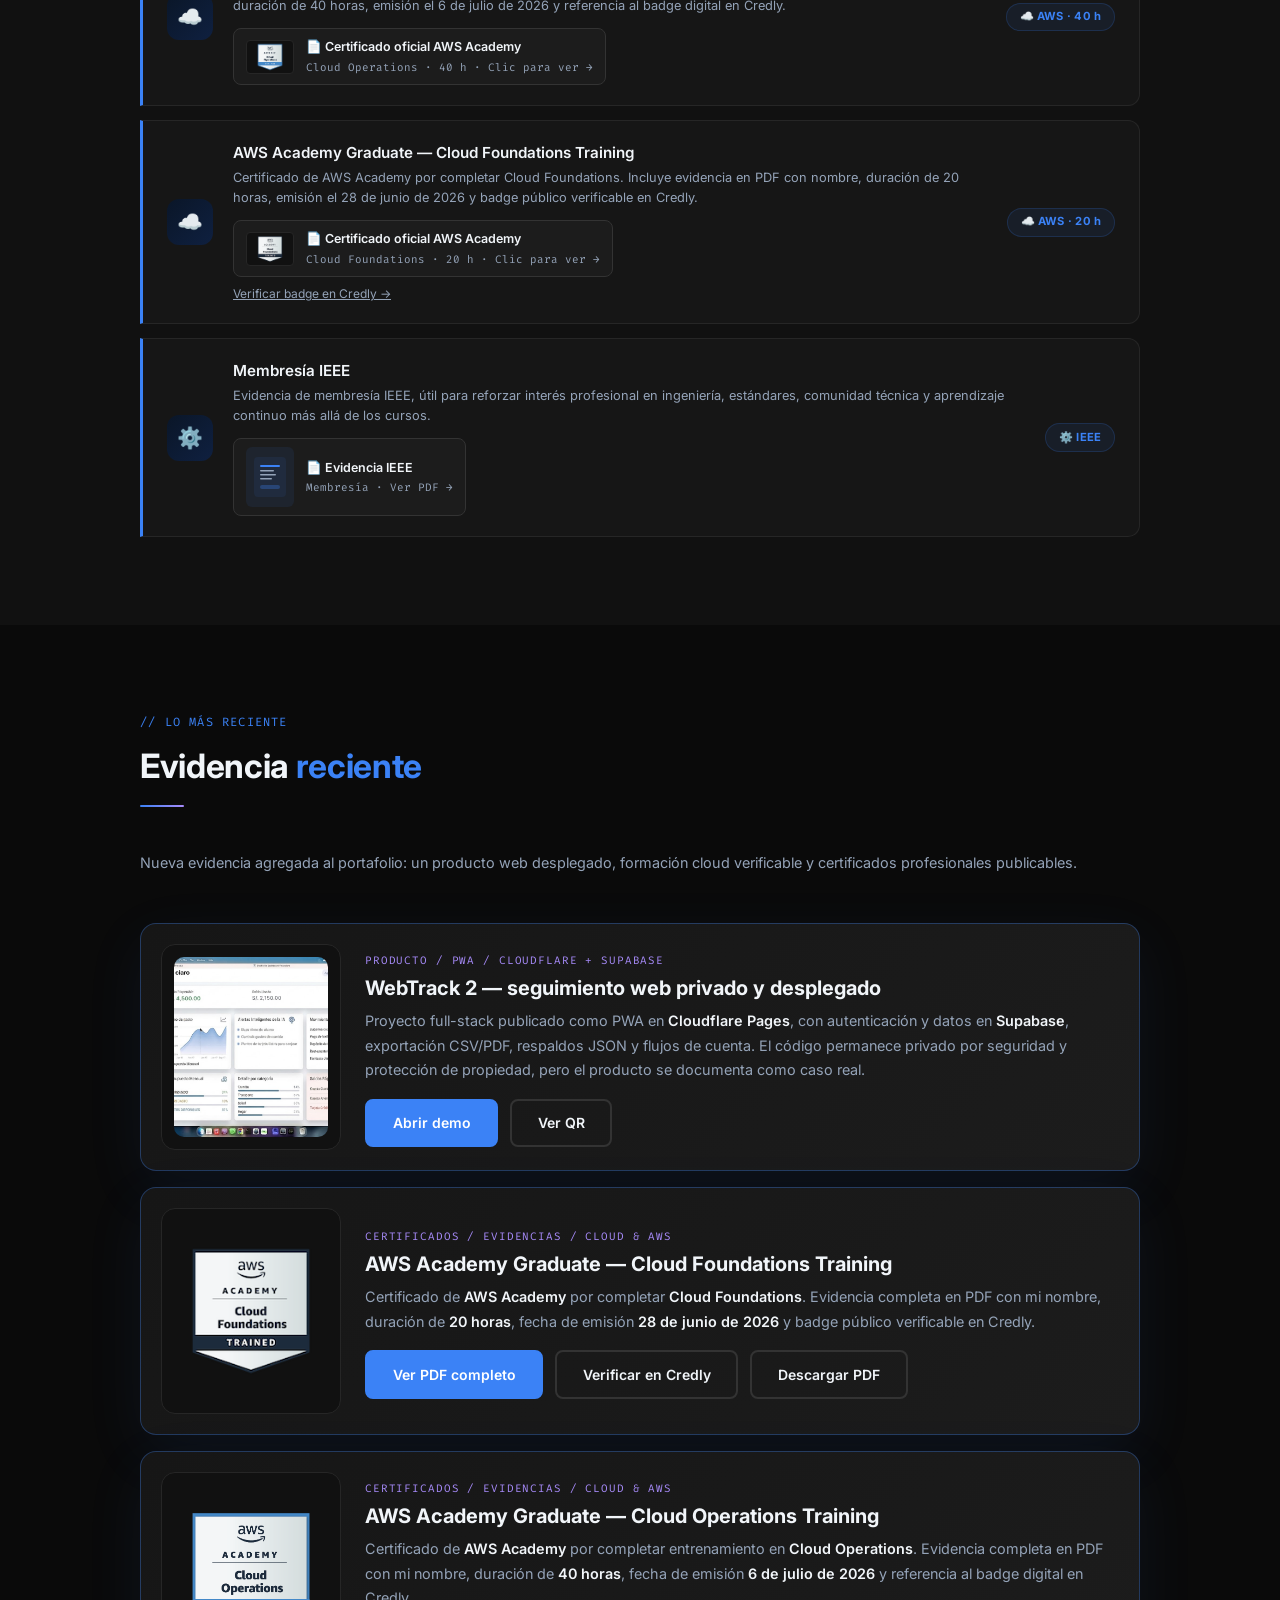
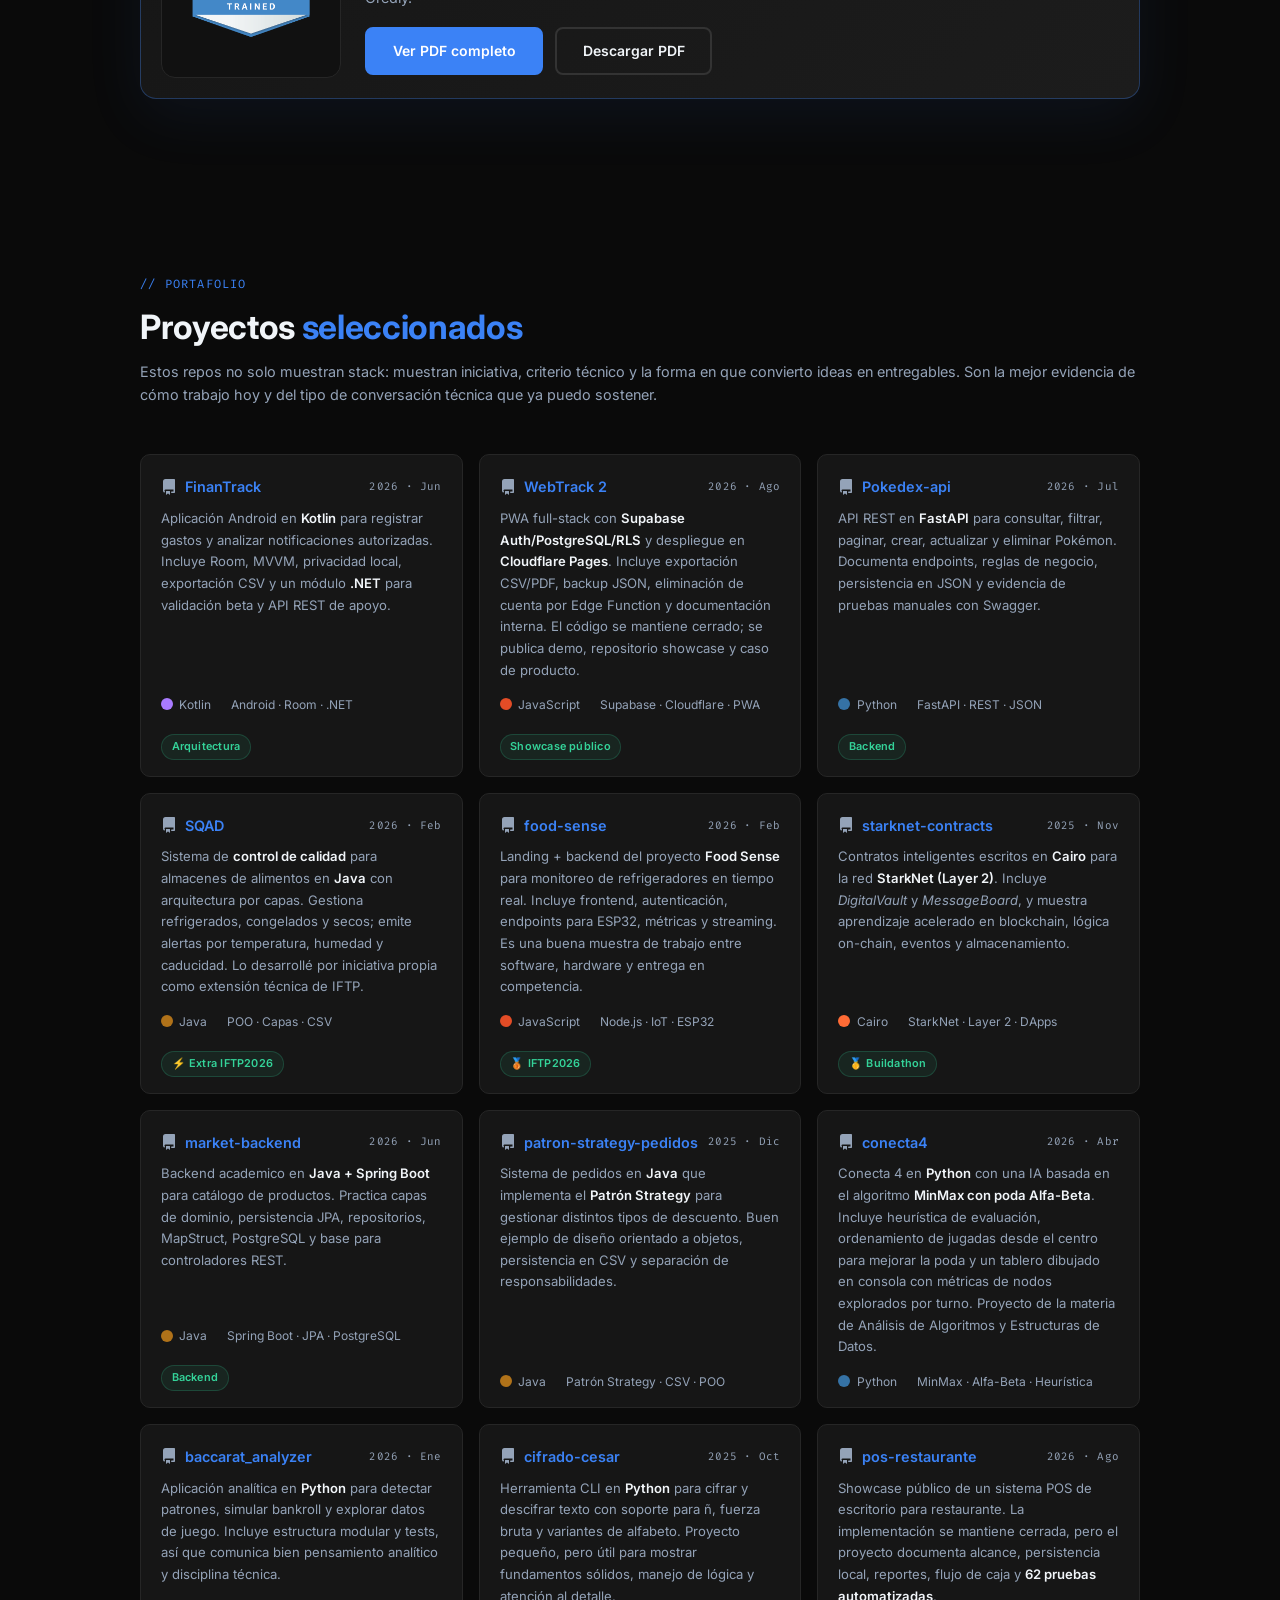
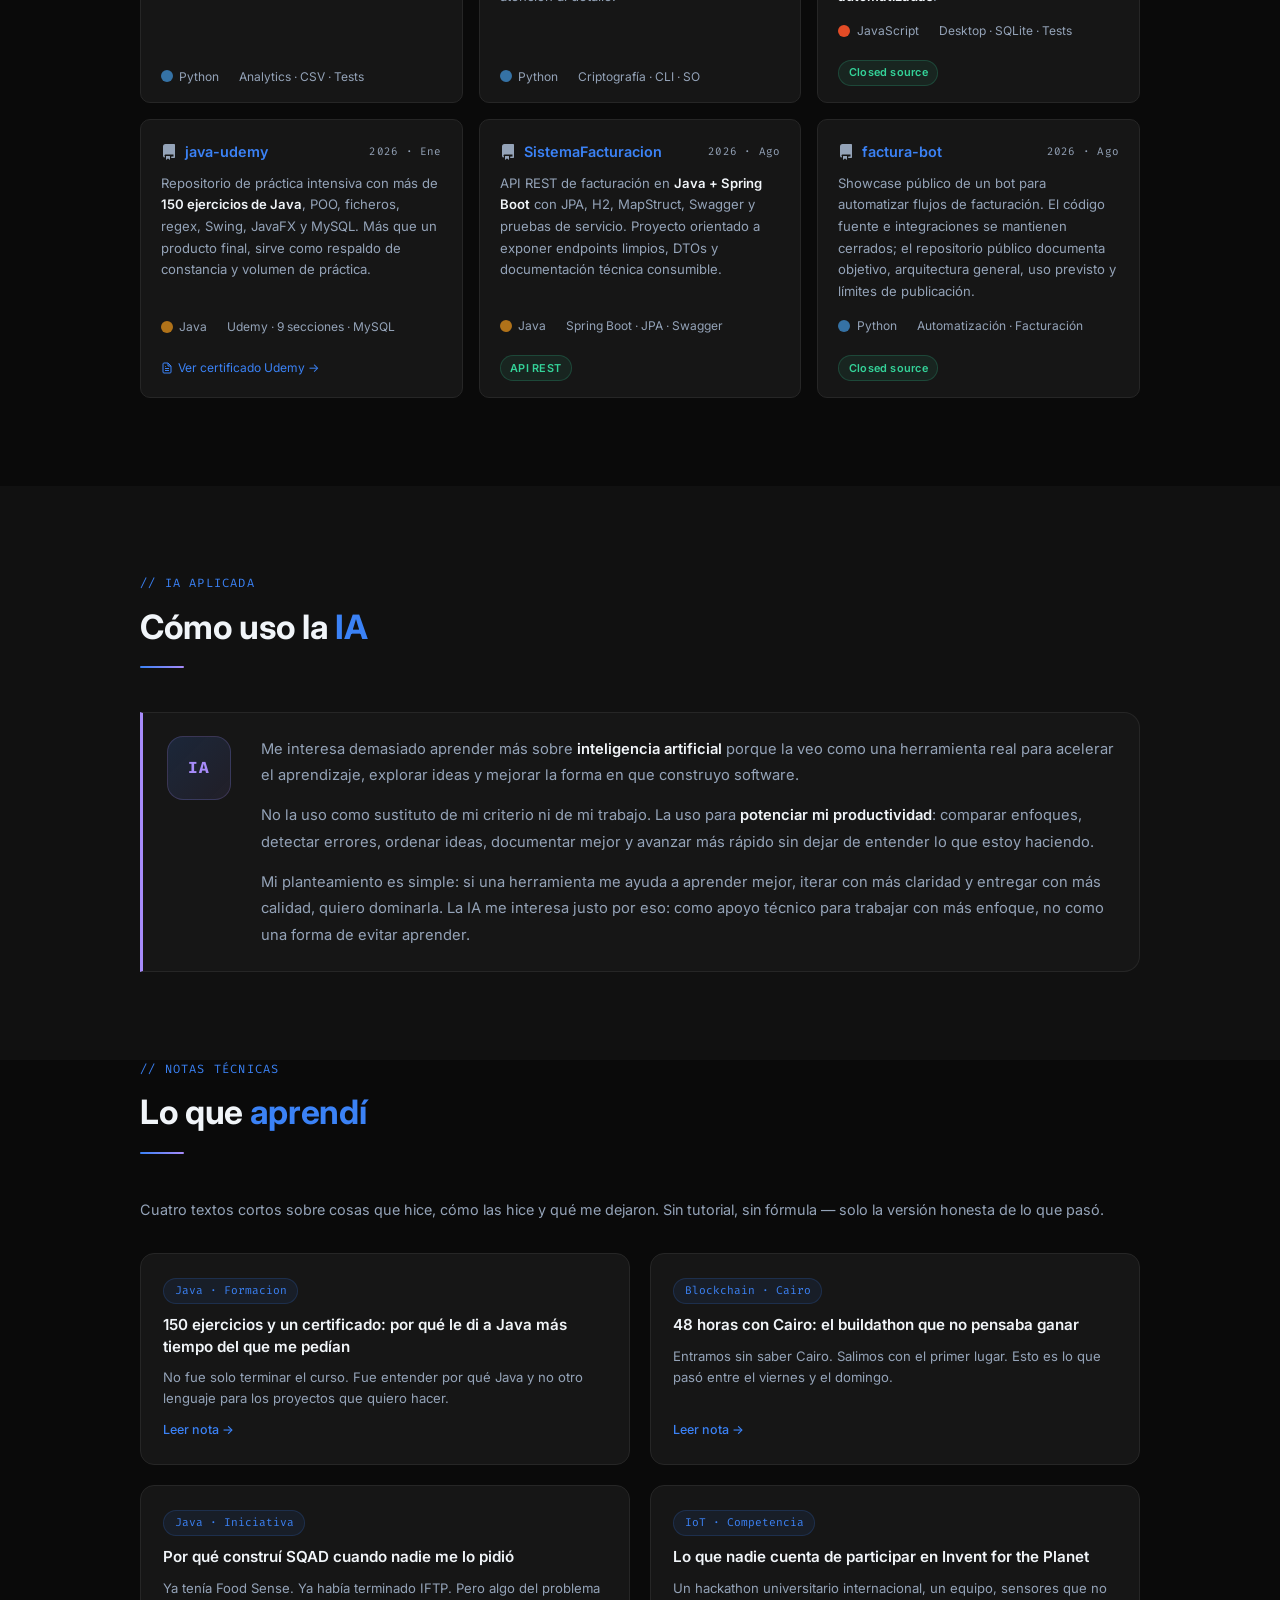
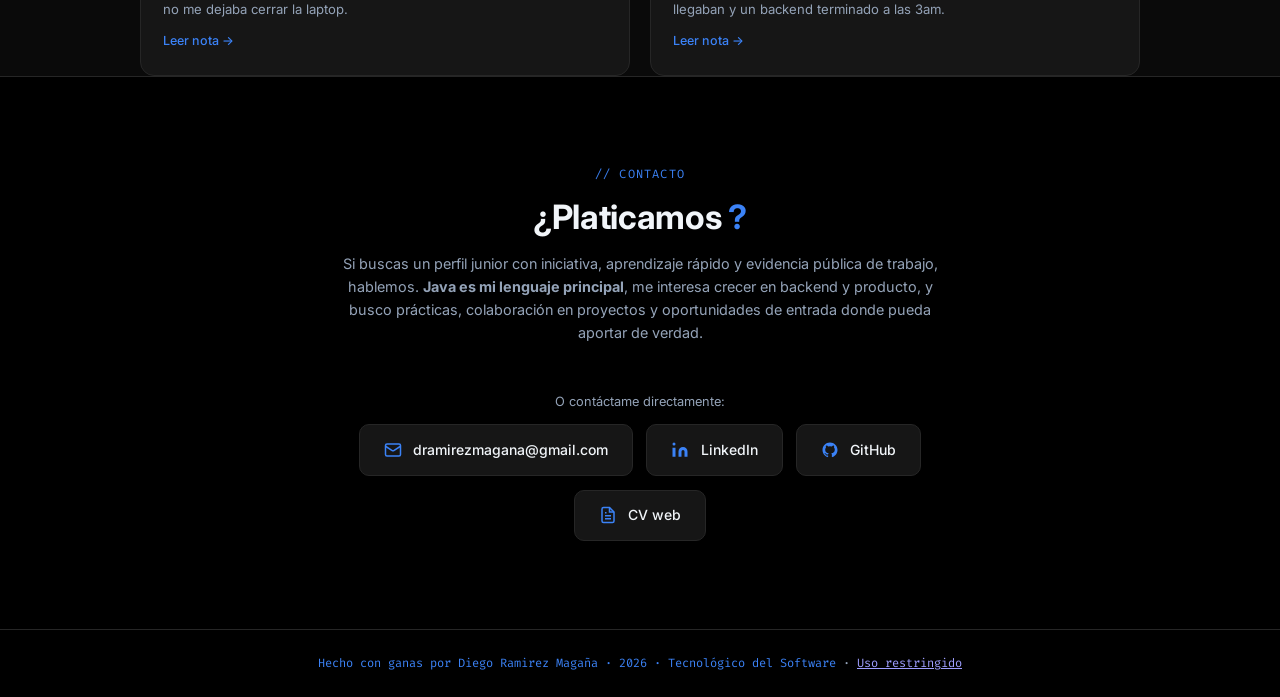
==== commit ba20f3e1: "Sync portfolio projects with GitHub repos" ====
--- a/index.html
+++ b/index.html
@@ -124,7 +124,7 @@
       "Supabase", "Row Level Security", "Cloudflare Pages", "GitHub Actions",
       "StarkNet", "Cairo", "Smart Contracts", "Blockchain",
       "Linux", "Kali Linux", "Cisco Packet Tracer",
-      "AWS", "Streamlit", "Git"
+      "AWS", "Git", "SQL"
     ],
     "sameAs": [
       "https://github.com/epinki07",
@@ -335,7 +335,7 @@
               <span class="skill-emoji" aria-hidden="true">🐍</span>
               <div class="skill-name">Python</div>
               <div class="skill-level" id="skill-python-level">Análisis y automatización</div>
-              <div class="skill-meta" id="skill-python-meta">Streamlit, CLI y datos</div>
+              <div class="skill-meta" id="skill-python-meta">CLI, datos y automatización</div>
               <div class="skill-bar"><div class="skill-fill" style="width:55%"></div></div>
             </div>
 
@@ -752,10 +752,10 @@
       <p class="section-sub" id="projects-sub">Estos repos no solo muestran stack: muestran iniciativa, criterio técnico y la forma en que convierto ideas en entregables. Son la mejor evidencia de cómo trabajo hoy y del tipo de conversación técnica que ya puedo sostener.</p>
       <div class="gh-grid">
 
-        <!-- FINANTRACK - PROYECTO #1 (ARQUITECTURA + PRODUCTO) -->
-        <div class="gh-card">
-          <div class="gh-header">
-            <a href="https://github.com/epinki07/Proyecto-ArquitecturaDeSoftware" target="_blank" class="gh-repo-name">
+        <!-- FINANTRACK - PROYECTO #1 (SHOWCASE CLOSED SOURCE) -->
+        <div class="gh-card">
+          <div class="gh-header">
+            <a href="https://github.com/epinki07/FinanTrack" target="_blank" class="gh-repo-name">
               <svg width="16" height="16" viewBox="0 0 16 16" fill="var(--muted)" aria-hidden="true" focusable="false"><path d="M2 2.5A2.5 2.5 0 014.5 0h8.75a.75.75 0 01.75.75v12.5a.75.75 0 01-.75.75h-2.5a.75.75 0 110-1.5h1.75v-2h-8a1 1 0 00-.714 1.7.75.75 0 01-1.072 1.05A2.495 2.495 0 012 11.5v-9zm10.5-1V9h-8c-.356 0-.694.074-1 .208V2.5a1 1 0 011-1h8zM5 12.25v3.25a.25.25 0 00.4.2l1.45-1.087a.25.25 0 01.3 0L8.6 15.7a.25.25 0 00.4-.2v-3.25a.25.25 0 00-.25-.25h-3.5a.25.25 0 00-.25.25z"/></svg>
               FinanTrack
             </a>
@@ -773,10 +773,10 @@
           </div>
         </div>
 
-        <!-- WEBTRACK 2 - PRODUCTO FULL-STACK PRIVADO -->
-        <div class="gh-card">
-          <div class="gh-header">
-            <a href="https://webtrack-2.pages.dev" target="_blank" rel="noopener noreferrer" class="gh-repo-name">
+        <!-- WEBTRACK 2 - PRODUCTO FULL-STACK CLOSED SOURCE -->
+        <div class="gh-card">
+          <div class="gh-header">
+            <a href="https://github.com/epinki07/webtrack-2" target="_blank" class="gh-repo-name">
               <svg width="16" height="16" viewBox="0 0 16 16" fill="var(--muted)" aria-hidden="true" focusable="false"><path d="M2 2.5A2.5 2.5 0 014.5 0h8.75a.75.75 0 01.75.75v12.5a.75.75 0 01-.75.75h-2.5a.75.75 0 110-1.5h1.75v-2h-8a1 1 0 00-.714 1.7.75.75 0 01-1.072 1.05A2.495 2.495 0 012 11.5v-9zm10.5-1V9h-8c-.356 0-.694.074-1 .208V2.5a1 1 0 011-1h8zM5 12.25v3.25a.25.25 0 00.4.2l1.45-1.087a.25.25 0 01.3 0L8.6 15.7a.25.25 0 00.4-.2v-3.25a.25.25 0 00-.25-.25h-3.5a.25.25 0 00-.25.25z"/></svg>
               WebTrack 2
             </a>
@@ -786,12 +786,12 @@
             PWA full-stack con <strong>Supabase Auth/PostgreSQL/RLS</strong> y
             despliegue en <strong>Cloudflare Pages</strong>. Incluye exportación CSV/PDF,
             backup JSON, eliminación de cuenta por Edge Function y documentación interna.
-            El repositorio se mantiene privado; se publica demo y caso de producto.
+            El código se mantiene cerrado; se publica demo, repositorio showcase y caso de producto.
           </p>
           <div class="gh-footer">
             <span class="gh-lang"><span class="lang-dot lang-html"></span> JavaScript</span>
             <span class="gh-lang">Supabase · Cloudflare · PWA</span>
-            <span class="gh-badge-extra">Repo privado</span>
+            <span class="gh-badge-extra">Showcase público</span>
           </div>
         </div>
 
@@ -957,14 +957,14 @@
             <span class="gh-date">2026 · Ene</span>
           </div>
           <p class="gh-desc" id="project-baccarat-desc">
-            Aplicación analítica en <strong>Python + Streamlit</strong> para detectar
+            Aplicación analítica en <strong>Python</strong> para detectar
             patrones, simular bankroll y explorar datos de juego. Incluye estructura
             modular y tests, así que comunica bien pensamiento analítico y disciplina
             técnica.
           </p>
           <div class="gh-footer">
             <span class="gh-lang"><span class="lang-dot lang-python"></span> Python</span>
-            <span class="gh-lang">Streamlit · Analytics · CSV</span>
+            <span class="gh-lang">Analytics · CSV · Tests</span>
           </div>
         </div>
 
@@ -989,24 +989,24 @@
           </div>
         </div>
 
-        <!-- COLAB DATA STRUCTURES -->
-        <div class="gh-card">
-          <div class="gh-header">
-            <a href="https://github.com/epinki07/python-data-structures-colab" target="_blank" class="gh-repo-name">
-              <svg width="16" height="16" viewBox="0 0 16 16" fill="var(--muted)" aria-hidden="true" focusable="false"><path d="M2 2.5A2.5 2.5 0 014.5 0h8.75a.75.75 0 01.75.75v12.5a.75.75 0 01-.75.75h-2.5a.75.75 0 110-1.5h1.75v-2h-8a1 1 0 00-.714 1.7.75.75 0 01-1.072 1.05A2.495 2.495 0 012 11.5v-9zm10.5-1V9h-8c-.356 0-.694.074-1 .208V2.5a1 1 0 011-1h8zM5 12.25v3.25a.25.25 0 00.4.2l1.45-1.087a.25.25 0 01.3 0L8.6 15.7a.25.25 0 00.4-.2v-3.25a.25.25 0 00-.25-.25h-3.5a.25.25 0 00-.25.25z"/></svg>
-              python-data-structures-colab
-            </a>
-            <span class="gh-date">2026 · Abr</span>
-          </div>
-          <p class="gh-desc" id="project-colab-ds-desc">
-            Repositorio ordenado de ejercicios de <strong>Estructura de Datos</strong>
-            desarrollados originalmente en <strong>Google Colab con Python</strong>.
-            Reúne prácticas de búsquedas, listas enlazadas, grafos y análisis de
-            complejidad en una estructura más clara para consulta y revisión.
-          </p>
-          <div class="gh-footer">
-            <span class="gh-lang"><span class="lang-dot lang-python"></span> Python</span>
-            <span class="gh-lang">Google Colab · Estructuras de Datos</span>
+        <!-- POS RESTAURANTE - SHOWCASE CLOSED SOURCE -->
+        <div class="gh-card">
+          <div class="gh-header">
+            <a href="https://github.com/epinki07/pos-restaurante" target="_blank" class="gh-repo-name">
+              <svg width="16" height="16" viewBox="0 0 16 16" fill="var(--muted)" aria-hidden="true" focusable="false"><path d="M2 2.5A2.5 2.5 0 014.5 0h8.75a.75.75 0 01.75.75v12.5a.75.75 0 01-.75.75h-2.5a.75.75 0 110-1.5h1.75v-2h-8a1 1 0 00-.714 1.7.75.75 0 01-1.072 1.05A2.495 2.495 0 012 11.5v-9zm10.5-1V9h-8c-.356 0-.694.074-1 .208V2.5a1 1 0 011-1h8zM5 12.25v3.25a.25.25 0 00.4.2l1.45-1.087a.25.25 0 01.3 0L8.6 15.7a.25.25 0 00.4-.2v-3.25a.25.25 0 00-.25-.25h-3.5a.25.25 0 00-.25.25z"/></svg>
+              pos-restaurante
+            </a>
+            <span class="gh-date">2026 · Ago</span>
+          </div>
+          <p class="gh-desc" id="project-pos-desc">
+            Showcase público de un sistema POS de escritorio para restaurante. La
+            implementación se mantiene cerrada, pero el proyecto documenta alcance,
+            persistencia local, reportes, flujo de caja y <strong>62 pruebas automatizadas</strong>.
+          </p>
+          <div class="gh-footer">
+            <span class="gh-lang"><span class="lang-dot lang-html"></span> JavaScript</span>
+            <span class="gh-lang">Desktop · SQLite · Tests</span>
+            <span class="gh-badge-extra">Closed source</span>
           </div>
         </div>
 
@@ -1036,42 +1036,45 @@
           </div>
         </div>
 
-        <!-- EJERCICIOS JAVA CLASE -->
-        <div class="gh-card">
-          <div class="gh-header">
-            <a href="https://github.com/epinki07/ejercicios-java" target="_blank" class="gh-repo-name">
-              <svg width="16" height="16" viewBox="0 0 16 16" fill="var(--muted)" aria-hidden="true" focusable="false"><path d="M2 2.5A2.5 2.5 0 014.5 0h8.75a.75.75 0 01.75.75v12.5a.75.75 0 01-.75.75h-2.5a.75.75 0 110-1.5h1.75v-2h-8a1 1 0 00-.714 1.7.75.75 0 01-1.072 1.05A2.495 2.495 0 012 11.5v-9zm10.5-1V9h-8c-.356 0-.694.074-1 .208V2.5a1 1 0 011-1h8zM5 12.25v3.25a.25.25 0 00.4.2l1.45-1.087a.25.25 0 01.3 0L8.6 15.7a.25.25 0 00.4-.2v-3.25a.25.25 0 00-.25-.25h-3.5a.25.25 0 00-.25.25z"/></svg>
-              ejercicios-java
-            </a>
-            <span class="gh-date">2025 · Sep</span>
-          </div>
-          <p class="gh-desc" id="project-java-exercises-desc">
-            Repositorio de fundamentos con <strong>21 ejercicios de Java</strong>. No es
-            mi proyecto más complejo, pero sí evidencia una base consistente en lógica,
-            control de flujo y orientación a objetos.
+        <!-- SISTEMA FACTURACION - API REST -->
+        <div class="gh-card">
+          <div class="gh-header">
+            <a href="https://github.com/epinki07/-SistemaFacturacion" target="_blank" class="gh-repo-name">
+              <svg width="16" height="16" viewBox="0 0 16 16" fill="var(--muted)" aria-hidden="true" focusable="false"><path d="M2 2.5A2.5 2.5 0 014.5 0h8.75a.75.75 0 01.75.75v12.5a.75.75 0 01-.75.75h-2.5a.75.75 0 110-1.5h1.75v-2h-8a1 1 0 00-.714 1.7.75.75 0 01-1.072 1.05A2.495 2.495 0 012 11.5v-9zm10.5-1V9h-8c-.356 0-.694.074-1 .208V2.5a1 1 0 011-1h8zM5 12.25v3.25a.25.25 0 00.4.2l1.45-1.087a.25.25 0 01.3 0L8.6 15.7a.25.25 0 00.4-.2v-3.25a.25.25 0 00-.25-.25h-3.5a.25.25 0 00-.25.25z"/></svg>
+              SistemaFacturacion
+            </a>
+            <span class="gh-date">2026 · Ago</span>
+          </div>
+          <p class="gh-desc" id="project-facturacion-desc">
+            API REST de facturación en <strong>Java + Spring Boot</strong> con JPA,
+            H2, MapStruct, Swagger y pruebas de servicio. Proyecto orientado a exponer
+            endpoints limpios, DTOs y documentación técnica consumible.
           </p>
           <div class="gh-footer">
             <span class="gh-lang"><span class="lang-dot lang-java"></span> Java</span>
-            <span class="gh-lang">POO · Fundamentos</span>
-          </div>
-        </div>
-
-        <!-- JAVA UNIDAD 1 -->
-        <div class="gh-card">
-          <div class="gh-header">
-            <a href="https://github.com/epinki07/java-unidad1" target="_blank" class="gh-repo-name">
-              <svg width="16" height="16" viewBox="0 0 16 16" fill="var(--muted)" aria-hidden="true" focusable="false"><path d="M2 2.5A2.5 2.5 0 014.5 0h8.75a.75.75 0 01.75.75v12.5a.75.75 0 01-.75.75h-2.5a.75.75 0 110-1.5h1.75v-2h-8a1 1 0 00-.714 1.7.75.75 0 01-1.072 1.05A2.495 2.495 0 012 11.5v-9zm10.5-1V9h-8c-.356 0-.694.074-1 .208V2.5a1 1 0 011-1h8zM5 12.25v3.25a.25.25 0 00.4.2l1.45-1.087a.25.25 0 01.3 0L8.6 15.7a.25.25 0 00.4-.2v-3.25a.25.25 0 00-.25-.25h-3.5a.25.25 0 00-.25.25z"/></svg>
-              java-unidad1
-            </a>
-            <span class="gh-date">2025 · Sep</span>
-          </div>
-          <p class="gh-desc" id="project-java-unit-desc">
-            Colección de ejercicios iniciales de Java que documenta mi curva de aprendizaje
-            desde los fundamentos. Lo mantengo como evidencia de disciplina y progreso real.
-          </p>
-          <div class="gh-footer">
-            <span class="gh-lang"><span class="lang-dot lang-java"></span> Java</span>
-            <span class="gh-lang">Fundamentos · Estructuras · Lógica</span>
+            <span class="gh-lang">Spring Boot · JPA · Swagger</span>
+            <span class="gh-badge-extra">API REST</span>
+          </div>
+        </div>
+
+        <!-- FACTURA BOT - SHOWCASE CLOSED SOURCE -->
+        <div class="gh-card">
+          <div class="gh-header">
+            <a href="https://github.com/epinki07/factura-bot" target="_blank" class="gh-repo-name">
+              <svg width="16" height="16" viewBox="0 0 16 16" fill="var(--muted)" aria-hidden="true" focusable="false"><path d="M2 2.5A2.5 2.5 0 014.5 0h8.75a.75.75 0 01.75.75v12.5a.75.75 0 01-.75.75h-2.5a.75.75 0 110-1.5h1.75v-2h-8a1 1 0 00-.714 1.7.75.75 0 01-1.072 1.05A2.495 2.495 0 012 11.5v-9zm10.5-1V9h-8c-.356 0-.694.074-1 .208V2.5a1 1 0 011-1h8zM5 12.25v3.25a.25.25 0 00.4.2l1.45-1.087a.25.25 0 01.3 0L8.6 15.7a.25.25 0 00.4-.2v-3.25a.25.25 0 00-.25-.25h-3.5a.25.25 0 00-.25.25z"/></svg>
+              factura-bot
+            </a>
+            <span class="gh-date">2026 · Ago</span>
+          </div>
+          <p class="gh-desc" id="project-factura-bot-desc">
+            Showcase público de un bot para automatizar flujos de facturación. El código
+            fuente e integraciones se mantienen cerrados; el repositorio público documenta
+            objetivo, arquitectura general, uso previsto y límites de publicación.
+          </p>
+          <div class="gh-footer">
+            <span class="gh-lang"><span class="lang-dot lang-python"></span> Python</span>
+            <span class="gh-lang">Automatización · Facturación</span>
+            <span class="gh-badge-extra">Closed source</span>
           </div>
         </div>
 
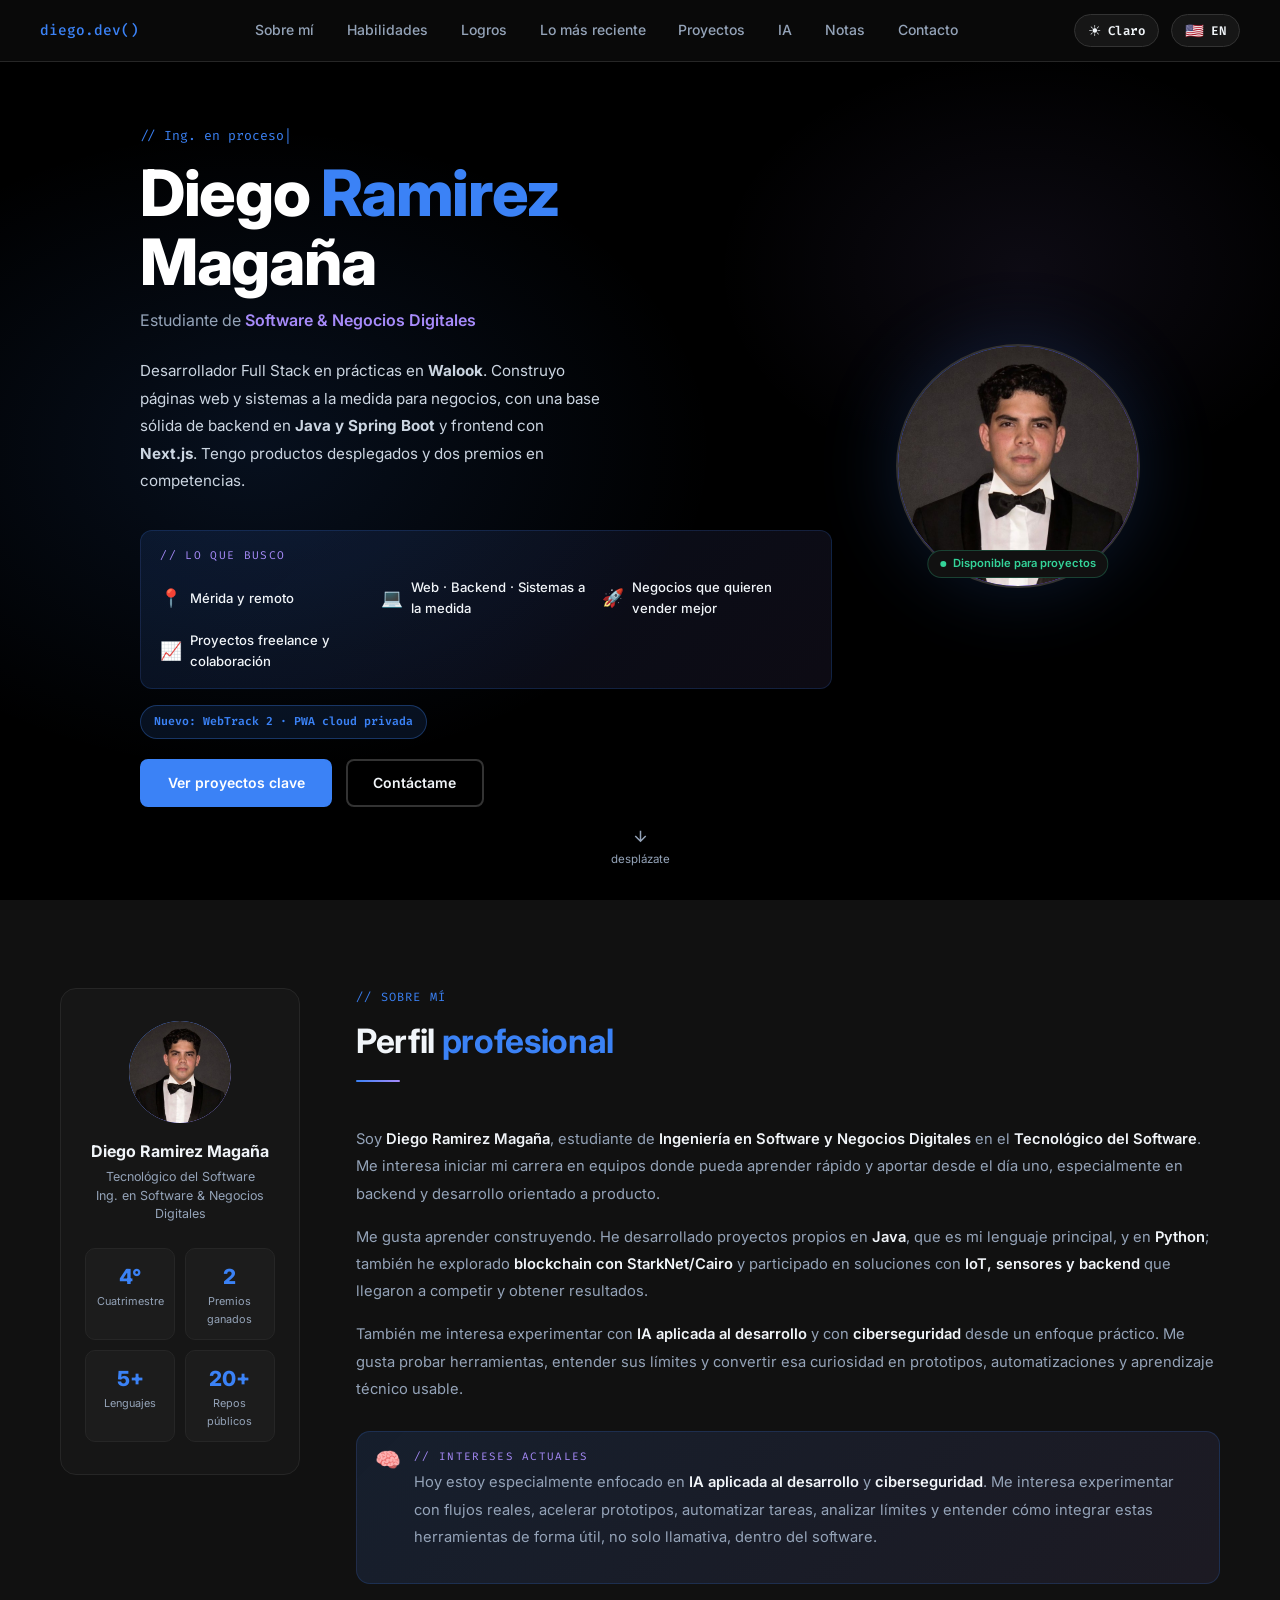
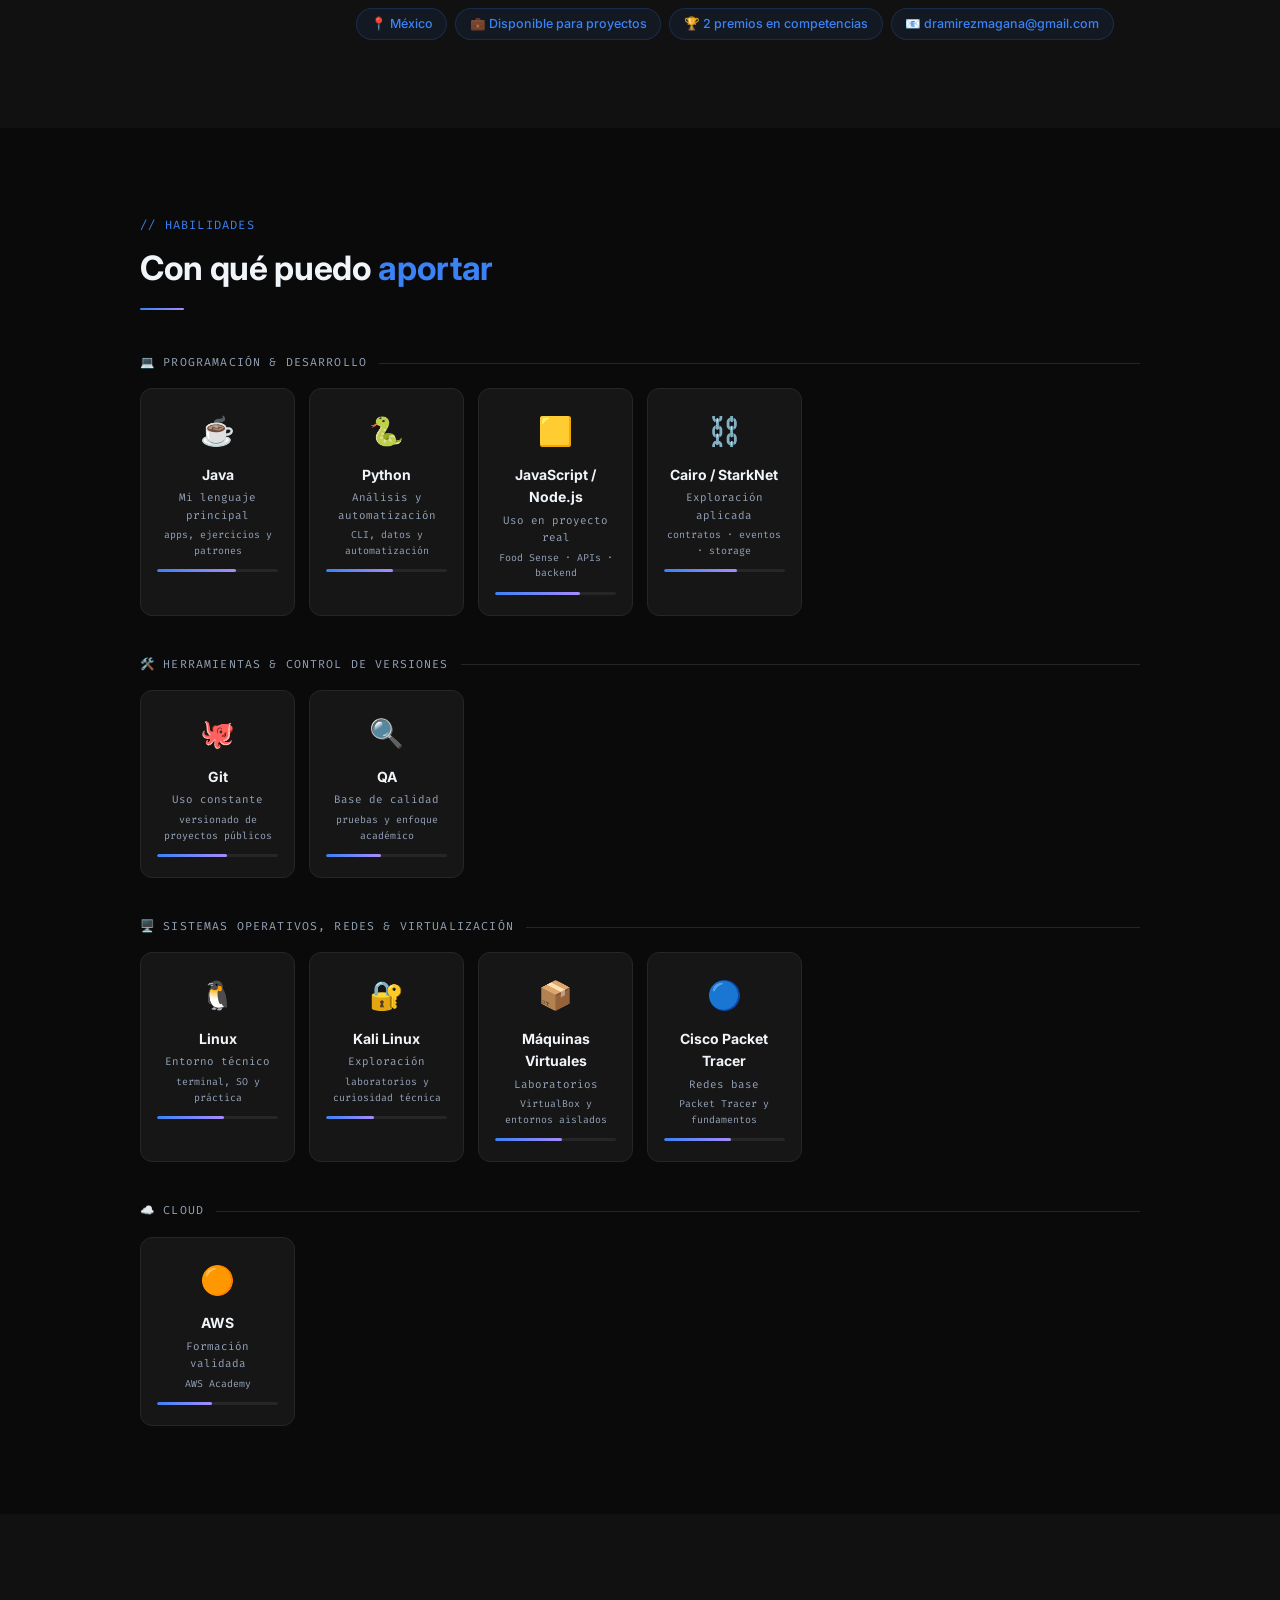
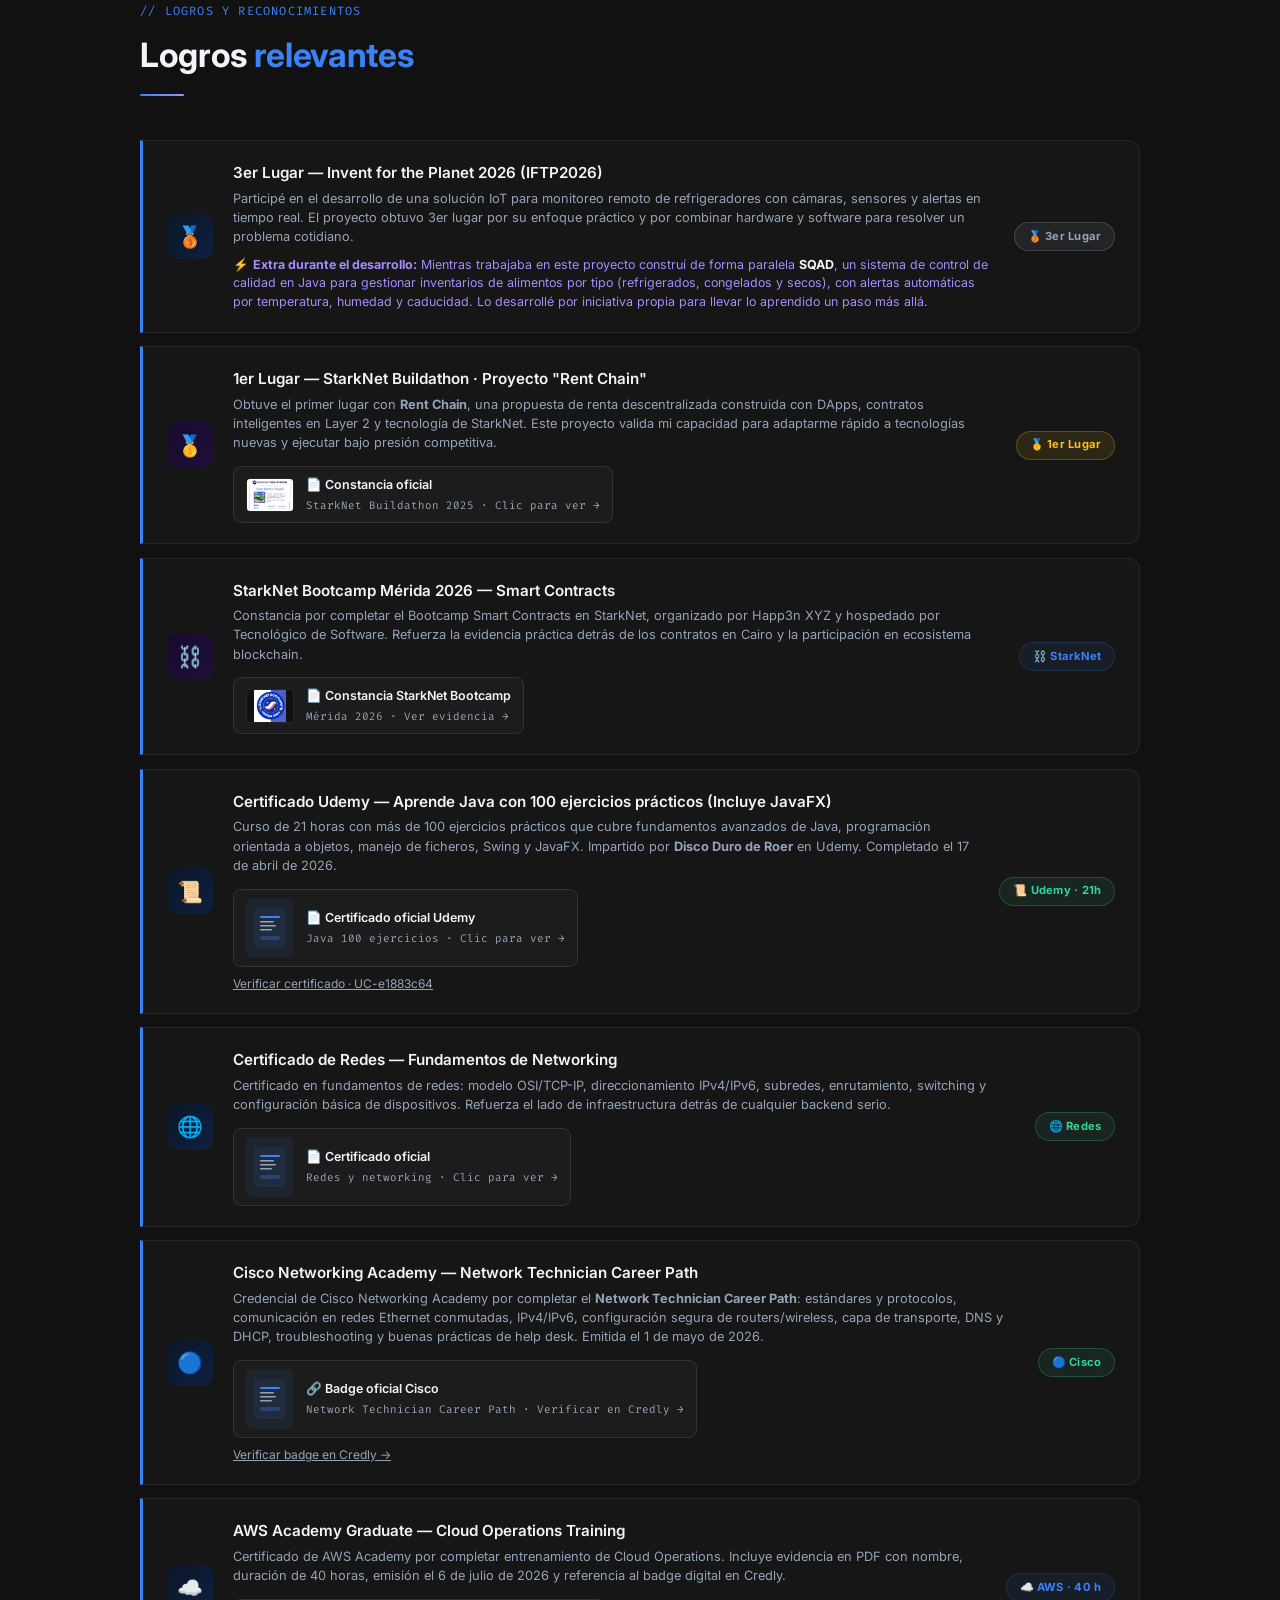
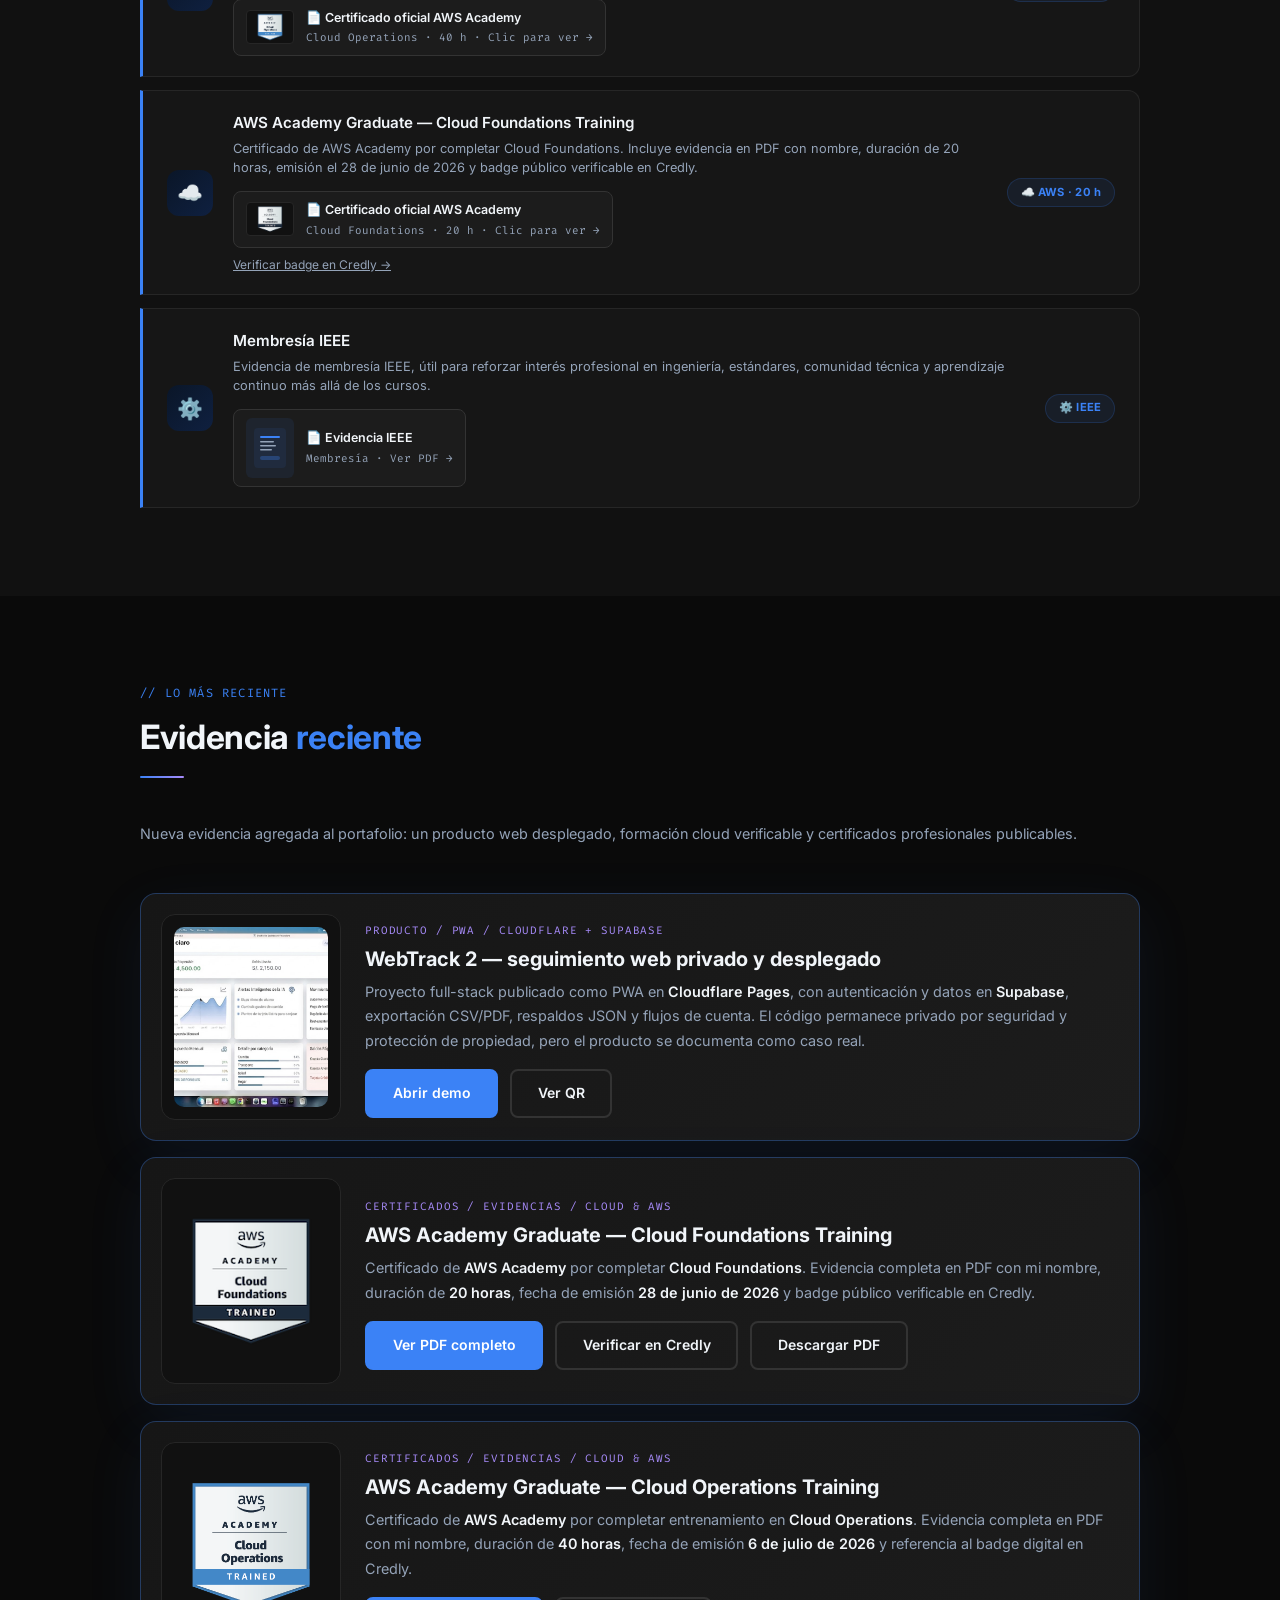
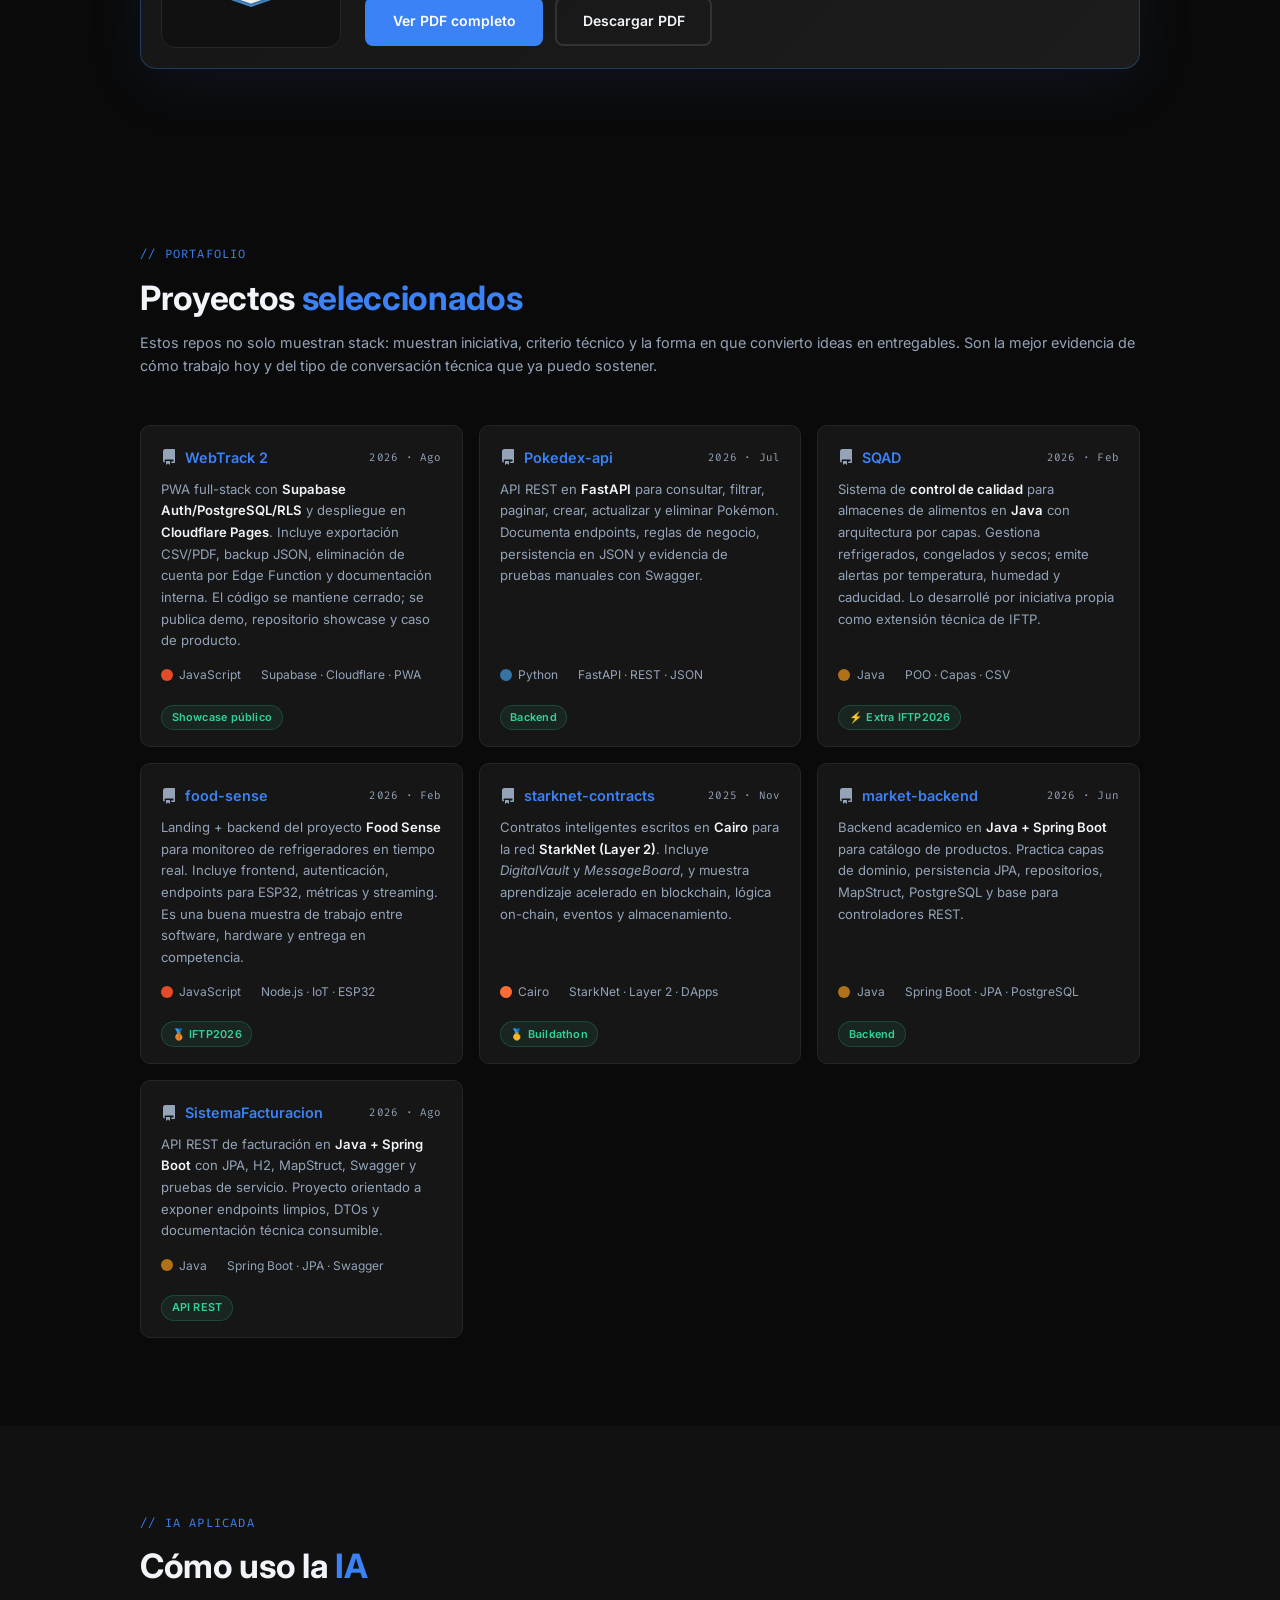
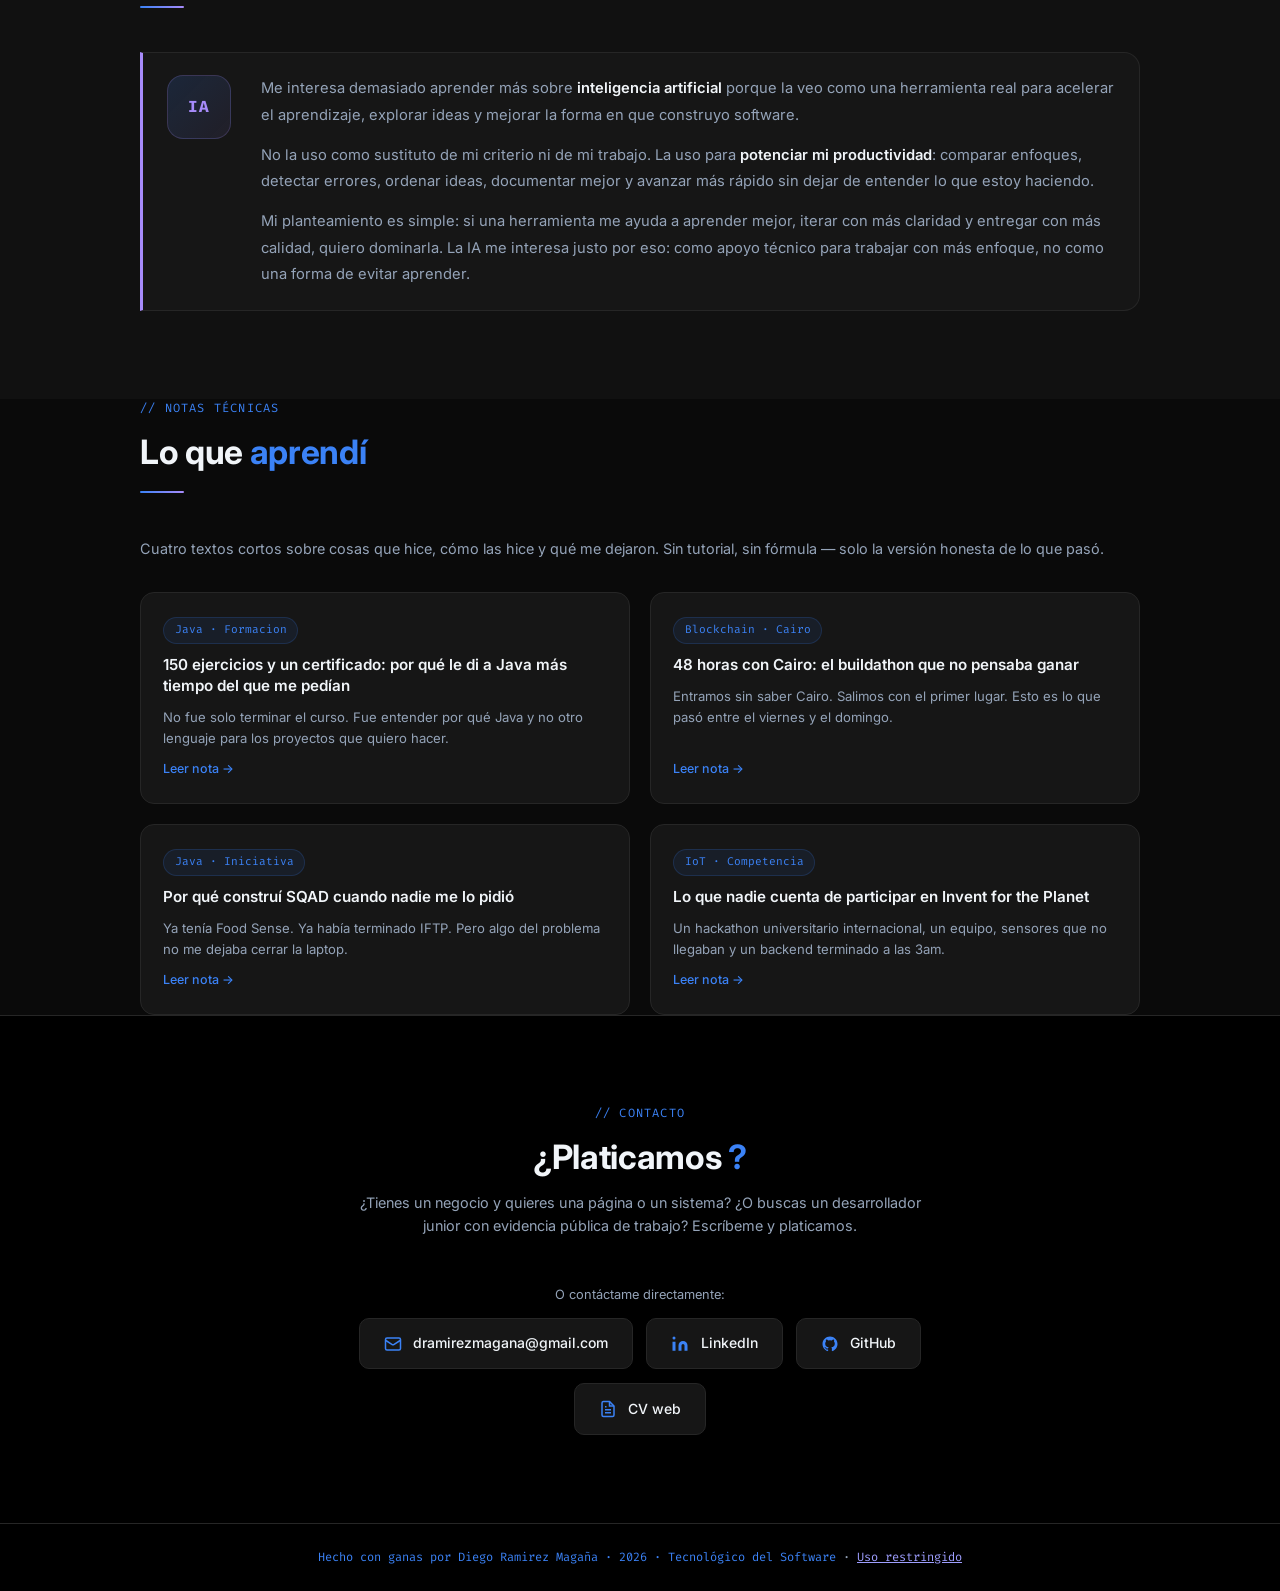
==== commit 67d54a62: "Actualiza enfoque a servicios web y corrige enlace de LinkedIn Co-Authored-By: Claude Opus 5.5 <nore" ====
--- a/index.html
+++ b/index.html
@@ -46,7 +46,7 @@
     "name": "Diego Ramirez Magaña",
     "givenName": "Diego",
     "familyName": "Ramirez Magaña",
-    "jobTitle": "Estudiante de Ingeniería en Software y Negocios Digitales | Abierto a prácticas y roles junior",
+    "jobTitle": "Estudiante de Ingeniería en Software y Negocios Digitales | Desarrollo web y sistemas a la medida",
     "email": "mailto:dramirezmagana@gmail.com",
     "url": "https://epinki07.github.io/portfolio/",
     "nationality": "Mexican",
@@ -128,7 +128,7 @@
     ],
     "sameAs": [
       "https://github.com/epinki07",
-      "https://www.linkedin.com/in/diego-ramirez-maga%C3%B1a-b15022298/"
+      "https://www.linkedin.com/in/diego-ramirez-magana-backend/"
     ]
   }
   </script>
@@ -178,14 +178,7 @@
         <span class="hero-label" id="typing-label"></span>
         <h1>Diego <span class="highlight">Ramirez</span><br/>Magaña</h1>
         <p class="hero-role" id="hero-role">Estudiante de <strong>Software &amp; Negocios Digitales</strong></p>
-        <p class="hero-desc" id="hero-desc">
-          Busco oportunidades de prácticas y roles junior donde pueda aportar en
-          backend, automatización y construcción de producto.
-          <strong>Java es mi lenguaje principal</strong> y hoy es la base con la que
-          mejor estructuro soluciones; lo complemento con Python, IoT y exploración en
-          StarkNet. Ya tengo evidencia pública de trabajo y dos resultados competitivos
-          que respaldan cómo aprendo y ejecuto.
-        </p>
+        <p class="hero-desc" id="hero-desc">Desarrollador Full Stack en prácticas en <strong>Walook</strong>. Construyo páginas web y sistemas a la medida para negocios, con una base sólida de backend en <strong>Java y Spring Boot</strong> y frontend con <strong>Next.js</strong>. Tengo productos desplegados y dos premios en competencias.</p>
 
         <!-- QUÉ BUSCO -->
         <div class="looking-for">
@@ -193,19 +186,19 @@
           <div class="looking-for-grid">
             <div class="looking-for-item">
               <span class="looking-for-icon">📍</span>
-              <span id="looking-for-location">Presencial en Mérida o Híbrido</span>
+              <span id="looking-for-location">Mérida y remoto</span>
             </div>
             <div class="looking-for-item">
               <span class="looking-for-icon">💻</span>
-              <span id="looking-for-stack">Backend · Java · Python</span>
+              <span id="looking-for-stack">Web · Backend · Sistemas a la medida</span>
             </div>
             <div class="looking-for-item">
               <span class="looking-for-icon">🚀</span>
-              <span id="looking-for-teams">Equipos que aprenden rápido</span>
+              <span id="looking-for-teams">Negocios que quieren vender mejor</span>
             </div>
             <div class="looking-for-item">
               <span class="looking-for-icon">📈</span>
-              <span id="looking-for-type">Abierto a cualquier oportunidad de entrada</span>
+              <span id="looking-for-type">Proyectos freelance y colaboración</span>
             </div>
           </div>
         </div>
@@ -221,7 +214,7 @@
         <div class="hero-avatar">
           <img src="profile.jpg" alt="Foto de Diego Ramirez Magaña, estudiante de Ingeniería en Software" width="320" height="320" fetchpriority="high"/>
         </div>
-        <span class="online-pill" id="availability-pill">Abierto a prácticas / junior</span>
+        <span class="online-pill" id="availability-pill">Disponible para proyectos</span>
       </div>
     </div>
     <div class="scroll-hint">
@@ -244,15 +237,15 @@
           <p id="about-card-program">Tecnológico del Software<br/>Ing. en Software &amp; Negocios Digitales</p>
           <div class="about-stats">
             <div class="stat">
-              <div class="stat-num">1°</div>
-              <div class="stat-label" id="stat-year-label">Etapa actual</div>
+              <div class="stat-num">4°</div>
+              <div class="stat-label" id="stat-year-label">Cuatrimestre</div>
             </div>
             <div class="stat">
               <div class="stat-num" data-count="2">2</div>
               <div class="stat-label" id="stat-awards-label">Premios ganados</div>
             </div>
             <div class="stat">
-              <div class="stat-num">2+</div>
+              <div class="stat-num">5+</div>
               <div class="stat-label" id="stat-languages-label">Lenguajes</div>
             </div>
             <div class="stat">
@@ -302,7 +295,7 @@
           </div>
           <div class="chips">
             <span class="chip" id="chip-location">📍 México</span>
-            <span class="chip" id="chip-year">💼 Abierto a prácticas / junior</span>
+            <span class="chip" id="chip-year">💼 Disponible para proyectos</span>
             <span class="chip" id="chip-awards">🏆 2 premios en competencias</span>
             <span class="chip" id="chip-email">📧 dramirezmagana@gmail.com</span>
           </div>
@@ -752,27 +745,6 @@
       <p class="section-sub" id="projects-sub">Estos repos no solo muestran stack: muestran iniciativa, criterio técnico y la forma en que convierto ideas en entregables. Son la mejor evidencia de cómo trabajo hoy y del tipo de conversación técnica que ya puedo sostener.</p>
       <div class="gh-grid">
 
-        <!-- FINANTRACK - PROYECTO #1 (SHOWCASE CLOSED SOURCE) -->
-        <div class="gh-card">
-          <div class="gh-header">
-            <a href="https://github.com/epinki07/FinanTrack" target="_blank" class="gh-repo-name">
-              <svg width="16" height="16" viewBox="0 0 16 16" fill="var(--muted)" aria-hidden="true" focusable="false"><path d="M2 2.5A2.5 2.5 0 014.5 0h8.75a.75.75 0 01.75.75v12.5a.75.75 0 01-.75.75h-2.5a.75.75 0 110-1.5h1.75v-2h-8a1 1 0 00-.714 1.7.75.75 0 01-1.072 1.05A2.495 2.495 0 012 11.5v-9zm10.5-1V9h-8c-.356 0-.694.074-1 .208V2.5a1 1 0 011-1h8zM5 12.25v3.25a.25.25 0 00.4.2l1.45-1.087a.25.25 0 01.3 0L8.6 15.7a.25.25 0 00.4-.2v-3.25a.25.25 0 00-.25-.25h-3.5a.25.25 0 00-.25.25z"/></svg>
-              FinanTrack
-            </a>
-            <span class="gh-date">2026 · Jun</span>
-          </div>
-          <p class="gh-desc" id="project-finantrack-desc">
-            Aplicación Android en <strong>Kotlin</strong> para registrar gastos y analizar
-            notificaciones autorizadas. Incluye Room, MVVM, privacidad local, exportación
-            CSV y un módulo <strong>.NET</strong> para validación beta y API REST de apoyo.
-          </p>
-          <div class="gh-footer">
-            <span class="gh-lang"><span class="lang-dot" style="background:#A97BFF"></span> Kotlin</span>
-            <span class="gh-lang">Android · Room · .NET</span>
-            <span class="gh-badge-extra">Arquitectura</span>
-          </div>
-        </div>
-
         <!-- WEBTRACK 2 - PRODUCTO FULL-STACK CLOSED SOURCE -->
         <div class="gh-card">
           <div class="gh-header">
@@ -904,142 +876,10 @@
           </div>
         </div>
 
-        <!-- PATRON STRATEGY -->
-        <div class="gh-card">
-          <div class="gh-header">
-            <a href="https://github.com/epinki07/patron-strategy-pedidos" target="_blank" class="gh-repo-name">
-              <svg width="16" height="16" viewBox="0 0 16 16" fill="var(--muted)" aria-hidden="true" focusable="false"><path d="M2 2.5A2.5 2.5 0 014.5 0h8.75a.75.75 0 01.75.75v12.5a.75.75 0 01-.75.75h-2.5a.75.75 0 110-1.5h1.75v-2h-8a1 1 0 00-.714 1.7.75.75 0 01-1.072 1.05A2.495 2.495 0 012 11.5v-9zm10.5-1V9h-8c-.356 0-.694.074-1 .208V2.5a1 1 0 011-1h8zM5 12.25v3.25a.25.25 0 00.4.2l1.45-1.087a.25.25 0 01.3 0L8.6 15.7a.25.25 0 00.4-.2v-3.25a.25.25 0 00-.25-.25h-3.5a.25.25 0 00-.25.25z"/></svg>
-              patron-strategy-pedidos
-            </a>
-            <span class="gh-date">2025 · Dic</span>
-          </div>
-          <p class="gh-desc" id="project-strategy-desc">
-            Sistema de pedidos en <strong>Java</strong> que implementa el
-            <strong>Patrón Strategy</strong> para gestionar distintos tipos de descuento:
-            porcentaje, fijo, 2x1 y sin descuento. Buen ejemplo de diseño orientado a
-            objetos, persistencia en CSV y separación de responsabilidades.
-          </p>
-          <div class="gh-footer">
-            <span class="gh-lang"><span class="lang-dot lang-java"></span> Java</span>
-            <span class="gh-lang">Patrón Strategy · CSV · POO</span>
-          </div>
-        </div>
-
-        <!-- CONECTA 4 -->
-        <div class="gh-card">
-          <div class="gh-header">
-            <a href="https://github.com/epinki07/conecta4" target="_blank" class="gh-repo-name">
-              <svg width="16" height="16" viewBox="0 0 16 16" fill="var(--muted)" aria-hidden="true" focusable="false"><path d="M2 2.5A2.5 2.5 0 014.5 0h8.75a.75.75 0 01.75.75v12.5a.75.75 0 01-.75.75h-2.5a.75.75 0 110-1.5h1.75v-2h-8a1 1 0 00-.714 1.7.75.75 0 01-1.072 1.05A2.495 2.495 0 012 11.5v-9zm10.5-1V9h-8c-.356 0-.694.074-1 .208V2.5a1 1 0 011-1h8zM5 12.25v3.25a.25.25 0 00.4.2l1.45-1.087a.25.25 0 01.3 0L8.6 15.7a.25.25 0 00.4-.2v-3.25a.25.25 0 00-.25-.25h-3.5a.25.25 0 00-.25.25z"/></svg>
-              conecta4
-            </a>
-            <span class="gh-date">2026 · Abr</span>
-          </div>
-          <p class="gh-desc" id="project-conecta4-desc">
-            Conecta 4 en <strong>Python</strong> con una IA basada en el algoritmo
-            <strong>MinMax con poda Alfa-Beta</strong>. Incluye heurística de evaluación,
-            ordenamiento de jugadas desde el centro para mejorar la poda y un tablero
-            dibujado en consola con métricas de nodos explorados por turno. Proyecto de
-            la materia de Análisis de Algoritmos y Estructuras de Datos.
-          </p>
-          <div class="gh-footer">
-            <span class="gh-lang"><span class="lang-dot" style="background:#3572A5"></span> Python</span>
-            <span class="gh-lang">MinMax · Alfa-Beta · Heurística</span>
-          </div>
-        </div>
-
-        <!-- BACCARAT ANALYZER -->
-        <div class="gh-card">
-          <div class="gh-header">
-            <a href="https://github.com/epinki07/baccarat_analyzer" target="_blank" class="gh-repo-name">
-              <svg width="16" height="16" viewBox="0 0 16 16" fill="var(--muted)" aria-hidden="true" focusable="false"><path d="M2 2.5A2.5 2.5 0 014.5 0h8.75a.75.75 0 01.75.75v12.5a.75.75 0 01-.75.75h-2.5a.75.75 0 110-1.5h1.75v-2h-8a1 1 0 00-.714 1.7.75.75 0 01-1.072 1.05A2.495 2.495 0 012 11.5v-9zm10.5-1V9h-8c-.356 0-.694.074-1 .208V2.5a1 1 0 011-1h8zM5 12.25v3.25a.25.25 0 00.4.2l1.45-1.087a.25.25 0 01.3 0L8.6 15.7a.25.25 0 00.4-.2v-3.25a.25.25 0 00-.25-.25h-3.5a.25.25 0 00-.25.25z"/></svg>
-              baccarat_analyzer
-            </a>
-            <span class="gh-date">2026 · Ene</span>
-          </div>
-          <p class="gh-desc" id="project-baccarat-desc">
-            Aplicación analítica en <strong>Python</strong> para detectar
-            patrones, simular bankroll y explorar datos de juego. Incluye estructura
-            modular y tests, así que comunica bien pensamiento analítico y disciplina
-            técnica.
-          </p>
-          <div class="gh-footer">
-            <span class="gh-lang"><span class="lang-dot lang-python"></span> Python</span>
-            <span class="gh-lang">Analytics · CSV · Tests</span>
-          </div>
-        </div>
-
-        <!-- CIFRADO CESAR -->
-        <div class="gh-card">
-          <div class="gh-header">
-            <a href="https://github.com/epinki07/cifrado-cesar" target="_blank" class="gh-repo-name">
-              <svg width="16" height="16" viewBox="0 0 16 16" fill="var(--muted)" aria-hidden="true" focusable="false"><path d="M2 2.5A2.5 2.5 0 014.5 0h8.75a.75.75 0 01.75.75v12.5a.75.75 0 01-.75.75h-2.5a.75.75 0 110-1.5h1.75v-2h-8a1 1 0 00-.714 1.7.75.75 0 01-1.072 1.05A2.495 2.495 0 012 11.5v-9zm10.5-1V9h-8c-.356 0-.694.074-1 .208V2.5a1 1 0 011-1h8zM5 12.25v3.25a.25.25 0 00.4.2l1.45-1.087a.25.25 0 01.3 0L8.6 15.7a.25.25 0 00.4-.2v-3.25a.25.25 0 00-.25-.25h-3.5a.25.25 0 00-.25.25z"/></svg>
-              cifrado-cesar
-            </a>
-            <span class="gh-date">2025 · Oct</span>
-          </div>
-          <p class="gh-desc" id="project-caesar-desc">
-            Herramienta CLI en <strong>Python</strong> para cifrar y descifrar texto con
-            soporte para ñ, fuerza bruta y variantes de alfabeto. Proyecto pequeño,
-            pero útil para mostrar fundamentos sólidos, manejo de lógica y atención al
-            detalle.
-          </p>
-          <div class="gh-footer">
-            <span class="gh-lang"><span class="lang-dot lang-python"></span> Python</span>
-            <span class="gh-lang">Criptografía · CLI · SO</span>
-          </div>
-        </div>
-
-        <!-- POS RESTAURANTE - SHOWCASE CLOSED SOURCE -->
-        <div class="gh-card">
-          <div class="gh-header">
-            <a href="https://github.com/epinki07/pos-restaurante" target="_blank" class="gh-repo-name">
-              <svg width="16" height="16" viewBox="0 0 16 16" fill="var(--muted)" aria-hidden="true" focusable="false"><path d="M2 2.5A2.5 2.5 0 014.5 0h8.75a.75.75 0 01.75.75v12.5a.75.75 0 01-.75.75h-2.5a.75.75 0 110-1.5h1.75v-2h-8a1 1 0 00-.714 1.7.75.75 0 01-1.072 1.05A2.495 2.495 0 012 11.5v-9zm10.5-1V9h-8c-.356 0-.694.074-1 .208V2.5a1 1 0 011-1h8zM5 12.25v3.25a.25.25 0 00.4.2l1.45-1.087a.25.25 0 01.3 0L8.6 15.7a.25.25 0 00.4-.2v-3.25a.25.25 0 00-.25-.25h-3.5a.25.25 0 00-.25.25z"/></svg>
-              pos-restaurante
-            </a>
-            <span class="gh-date">2026 · Ago</span>
-          </div>
-          <p class="gh-desc" id="project-pos-desc">
-            Showcase público de un sistema POS de escritorio para restaurante. La
-            implementación se mantiene cerrada, pero el proyecto documenta alcance,
-            persistencia local, reportes, flujo de caja y <strong>62 pruebas automatizadas</strong>.
-          </p>
-          <div class="gh-footer">
-            <span class="gh-lang"><span class="lang-dot lang-html"></span> JavaScript</span>
-            <span class="gh-lang">Desktop · SQLite · Tests</span>
-            <span class="gh-badge-extra">Closed source</span>
-          </div>
-        </div>
-
-        <!-- JAVA UDEMY -->
-        <div class="gh-card">
-          <div class="gh-header">
-            <a href="https://github.com/epinki07/java-udemy" target="_blank" class="gh-repo-name">
-              <svg width="16" height="16" viewBox="0 0 16 16" fill="var(--muted)" aria-hidden="true" focusable="false"><path d="M2 2.5A2.5 2.5 0 014.5 0h8.75a.75.75 0 01.75.75v12.5a.75.75 0 01-.75.75h-2.5a.75.75 0 110-1.5h1.75v-2h-8a1 1 0 00-.714 1.7.75.75 0 01-1.072 1.05A2.495 2.495 0 012 11.5v-9zm10.5-1V9h-8c-.356 0-.694.074-1 .208V2.5a1 1 0 011-1h8zM5 12.25v3.25a.25.25 0 00.4.2l1.45-1.087a.25.25 0 01.3 0L8.6 15.7a.25.25 0 00.4-.2v-3.25a.25.25 0 00-.25-.25h-3.5a.25.25 0 00-.25.25z"/></svg>
-              java-udemy
-            </a>
-            <span class="gh-date">2026 · Ene</span>
-          </div>
-          <p class="gh-desc" id="project-java-udemy-desc">
-            Repositorio de práctica intensiva con más de <strong>150 ejercicios de Java</strong>,
-            POO, ficheros, regex, Swing, JavaFX y MySQL. Más que un producto final,
-            sirve como respaldo de constancia y volumen de práctica.
-          </p>
-          <div class="gh-footer">
-            <span class="gh-lang"><span class="lang-dot lang-java"></span> Java</span>
-            <span class="gh-lang">Udemy · 9 secciones · MySQL</span>
-          </div>
-          <div style="margin-top:.6rem;">
-            <a href="#logros" style="font-size:.75rem; color:var(--accent); text-decoration:none; display:inline-flex; align-items:center; gap:.3rem;">
-              <svg width="12" height="12" viewBox="0 0 24 24" fill="none" stroke="currentColor" stroke-width="2" aria-hidden="true"><path d="M14 2H6a2 2 0 0 0-2 2v16a2 2 0 0 0 2 2h12a2 2 0 0 0 2-2V8z"/><polyline points="14 2 14 8 20 8"/><line x1="16" y1="13" x2="8" y2="13"/><line x1="16" y1="17" x2="8" y2="17"/><polyline points="10 9 9 9 8 9"/></svg>
-              Ver certificado Udemy →
-            </a>
-          </div>
-        </div>
-
         <!-- SISTEMA FACTURACION - API REST -->
         <div class="gh-card">
           <div class="gh-header">
-            <a href="https://github.com/epinki07/-SistemaFacturacion" target="_blank" class="gh-repo-name">
+            <a href="https://github.com/epinki07/SistemaFacturacion" target="_blank" class="gh-repo-name">
               <svg width="16" height="16" viewBox="0 0 16 16" fill="var(--muted)" aria-hidden="true" focusable="false"><path d="M2 2.5A2.5 2.5 0 014.5 0h8.75a.75.75 0 01.75.75v12.5a.75.75 0 01-.75.75h-2.5a.75.75 0 110-1.5h1.75v-2h-8a1 1 0 00-.714 1.7.75.75 0 01-1.072 1.05A2.495 2.495 0 012 11.5v-9zm10.5-1V9h-8c-.356 0-.694.074-1 .208V2.5a1 1 0 011-1h8zM5 12.25v3.25a.25.25 0 00.4.2l1.45-1.087a.25.25 0 01.3 0L8.6 15.7a.25.25 0 00.4-.2v-3.25a.25.25 0 00-.25-.25h-3.5a.25.25 0 00-.25.25z"/></svg>
               SistemaFacturacion
             </a>
@@ -1054,27 +894,6 @@
             <span class="gh-lang"><span class="lang-dot lang-java"></span> Java</span>
             <span class="gh-lang">Spring Boot · JPA · Swagger</span>
             <span class="gh-badge-extra">API REST</span>
-          </div>
-        </div>
-
-        <!-- FACTURA BOT - SHOWCASE CLOSED SOURCE -->
-        <div class="gh-card">
-          <div class="gh-header">
-            <a href="https://github.com/epinki07/factura-bot" target="_blank" class="gh-repo-name">
-              <svg width="16" height="16" viewBox="0 0 16 16" fill="var(--muted)" aria-hidden="true" focusable="false"><path d="M2 2.5A2.5 2.5 0 014.5 0h8.75a.75.75 0 01.75.75v12.5a.75.75 0 01-.75.75h-2.5a.75.75 0 110-1.5h1.75v-2h-8a1 1 0 00-.714 1.7.75.75 0 01-1.072 1.05A2.495 2.495 0 012 11.5v-9zm10.5-1V9h-8c-.356 0-.694.074-1 .208V2.5a1 1 0 011-1h8zM5 12.25v3.25a.25.25 0 00.4.2l1.45-1.087a.25.25 0 01.3 0L8.6 15.7a.25.25 0 00.4-.2v-3.25a.25.25 0 00-.25-.25h-3.5a.25.25 0 00-.25.25z"/></svg>
-              factura-bot
-            </a>
-            <span class="gh-date">2026 · Ago</span>
-          </div>
-          <p class="gh-desc" id="project-factura-bot-desc">
-            Showcase público de un bot para automatizar flujos de facturación. El código
-            fuente e integraciones se mantienen cerrados; el repositorio público documenta
-            objetivo, arquitectura general, uso previsto y límites de publicación.
-          </p>
-          <div class="gh-footer">
-            <span class="gh-lang"><span class="lang-dot lang-python"></span> Python</span>
-            <span class="gh-lang">Automatización · Facturación</span>
-            <span class="gh-badge-extra">Closed source</span>
           </div>
         </div>
 
@@ -1162,12 +981,7 @@
       <div class="contact-wrapper">
         <span class="section-tag" id="contact-tag">// contacto</span>
         <h2 class="section-title" id="contact-title">¿Platicamos <span>?</span></h2>
-        <p class="section-sub" id="contact-sub" style="margin-top:.5rem;">
-          Si buscas un perfil junior con iniciativa, aprendizaje rápido y evidencia
-          pública de trabajo, hablemos. <strong>Java es mi lenguaje principal</strong>,
-          me interesa crecer en backend y producto, y busco prácticas, colaboración en
-          proyectos y oportunidades de entrada donde pueda aportar de verdad.
-        </p>
+        <p class="section-sub" id="contact-sub" style="margin-top:.5rem;">¿Tienes un negocio y quieres una página o un sistema? ¿O buscas un desarrollador junior con evidencia pública de trabajo? Escríbeme y platicamos.</p>
         <div class="contact-alt">
           <p class="contact-alt-label" id="contact-alt-label">O contáctame directamente:</p>
           <div class="contact-cards">
@@ -1178,7 +992,7 @@
               </svg>
               dramirezmagana@gmail.com
             </a>
-            <a href="https://www.linkedin.com/in/diego-ramirez-maga%C3%B1a-b15022298/" target="_blank" class="contact-card">
+            <a href="https://www.linkedin.com/in/diego-ramirez-magana-backend/" target="_blank" class="contact-card">
               <svg viewBox="0 0 24 24" fill="currentColor" aria-hidden="true" focusable="false">
                 <path d="M16 8a6 6 0 0 1 6 6v7h-4v-7a2 2 0 0 0-2-2 2 2 0 0 0-2 2v7h-4v-7a6 6 0 0 1 6-6z"/>
                 <rect x="2" y="9" width="4" height="12"/>
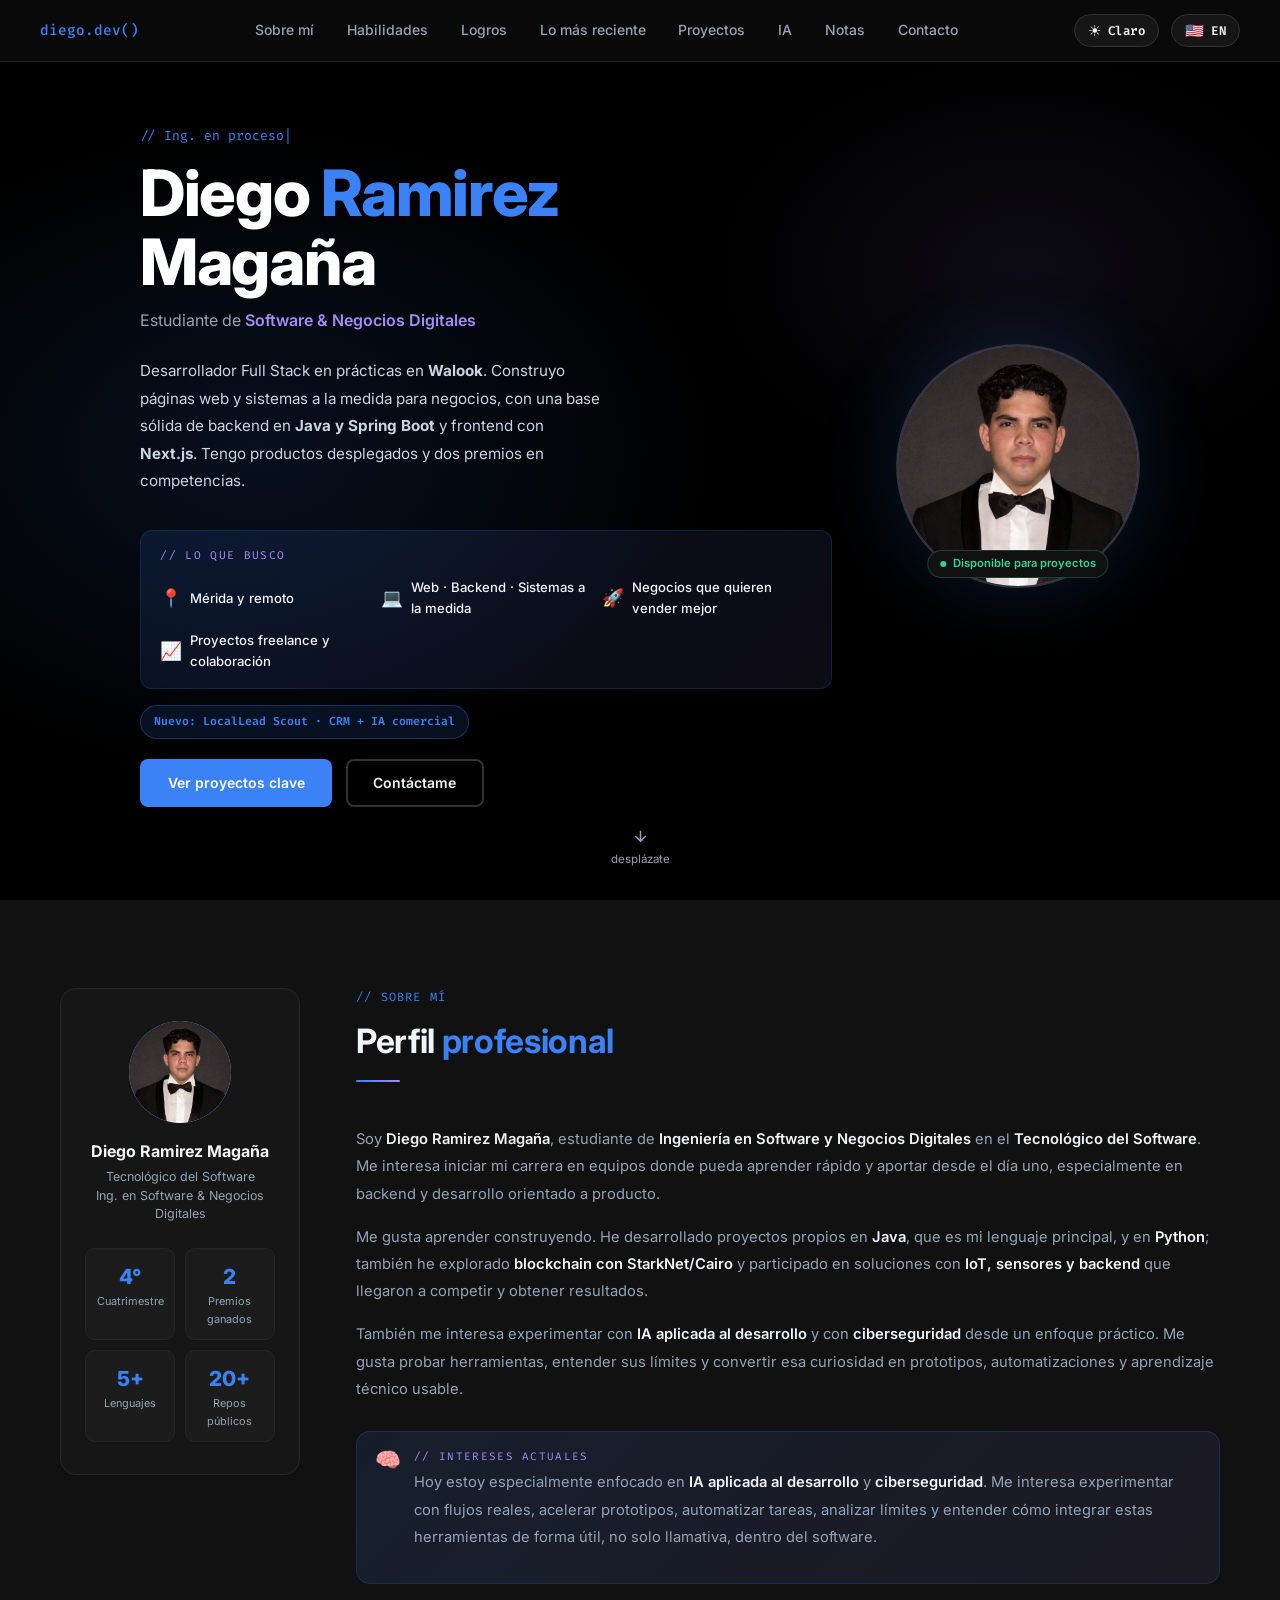
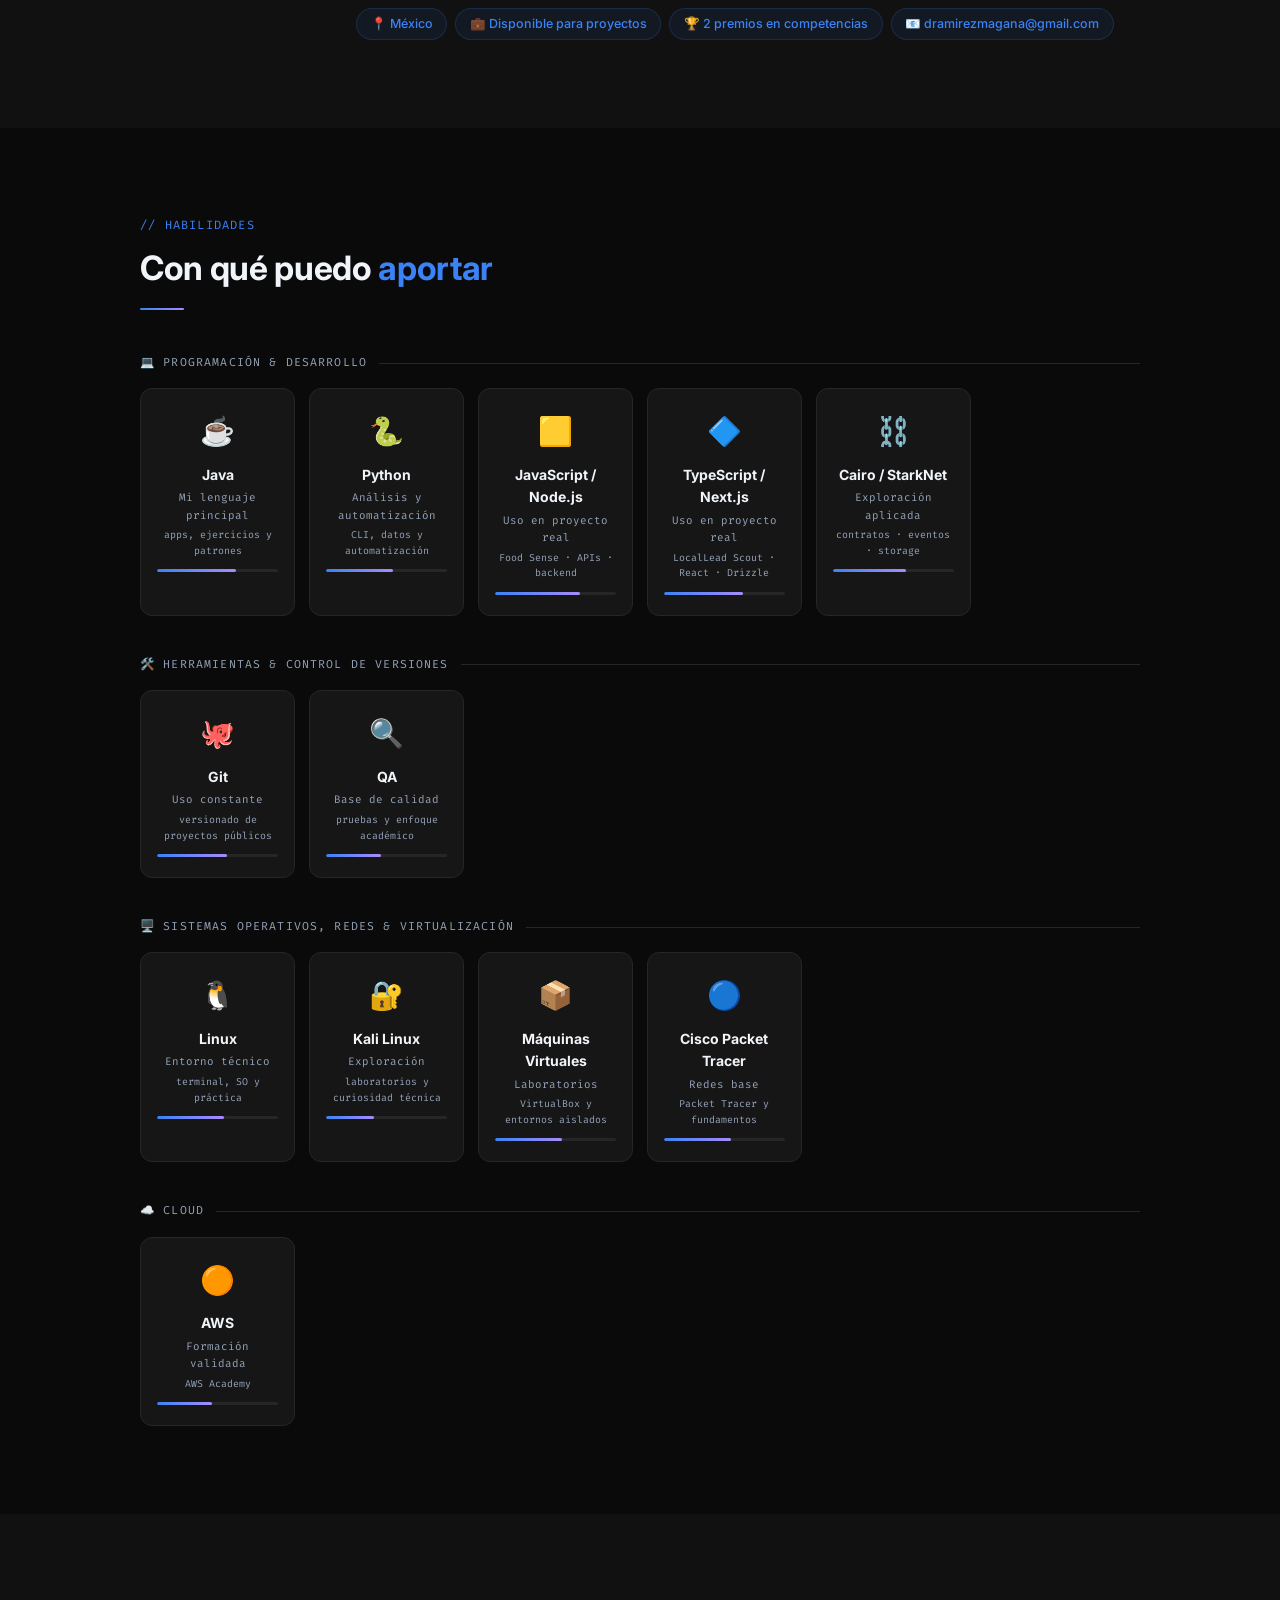
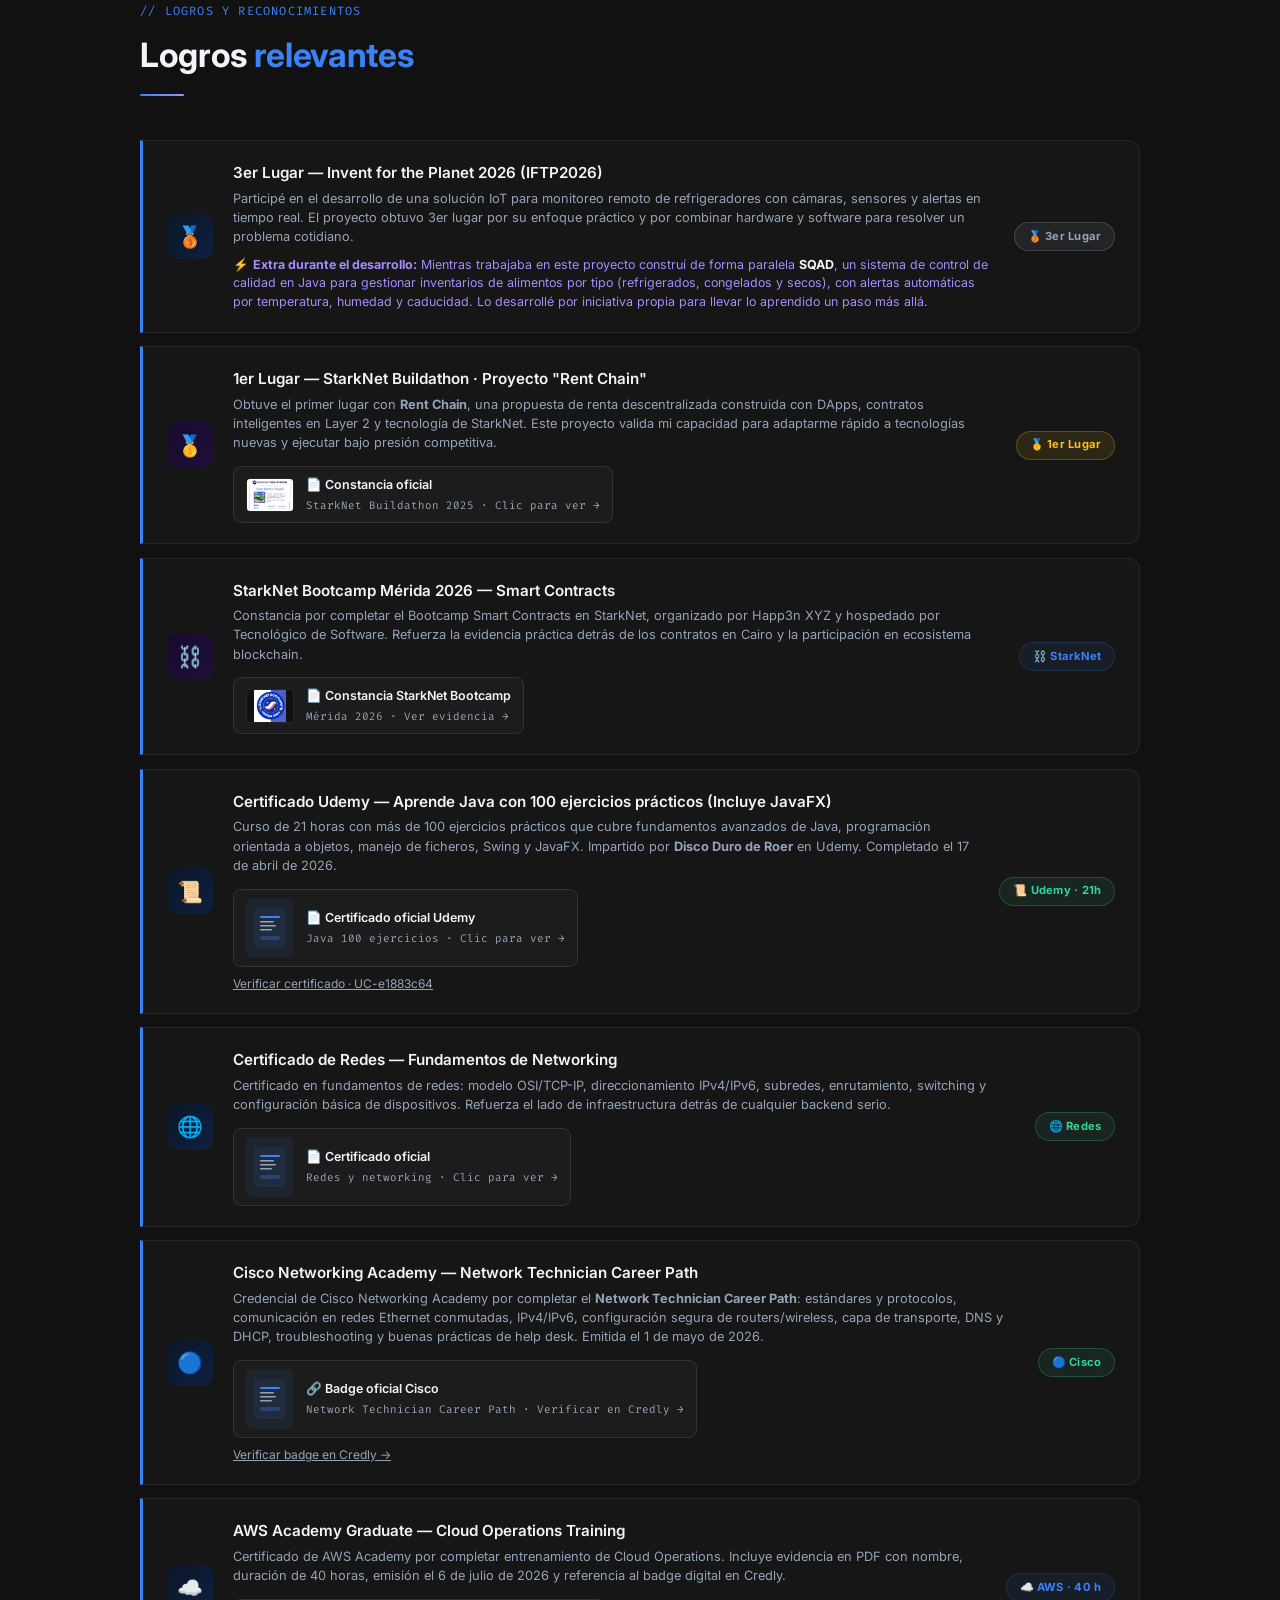
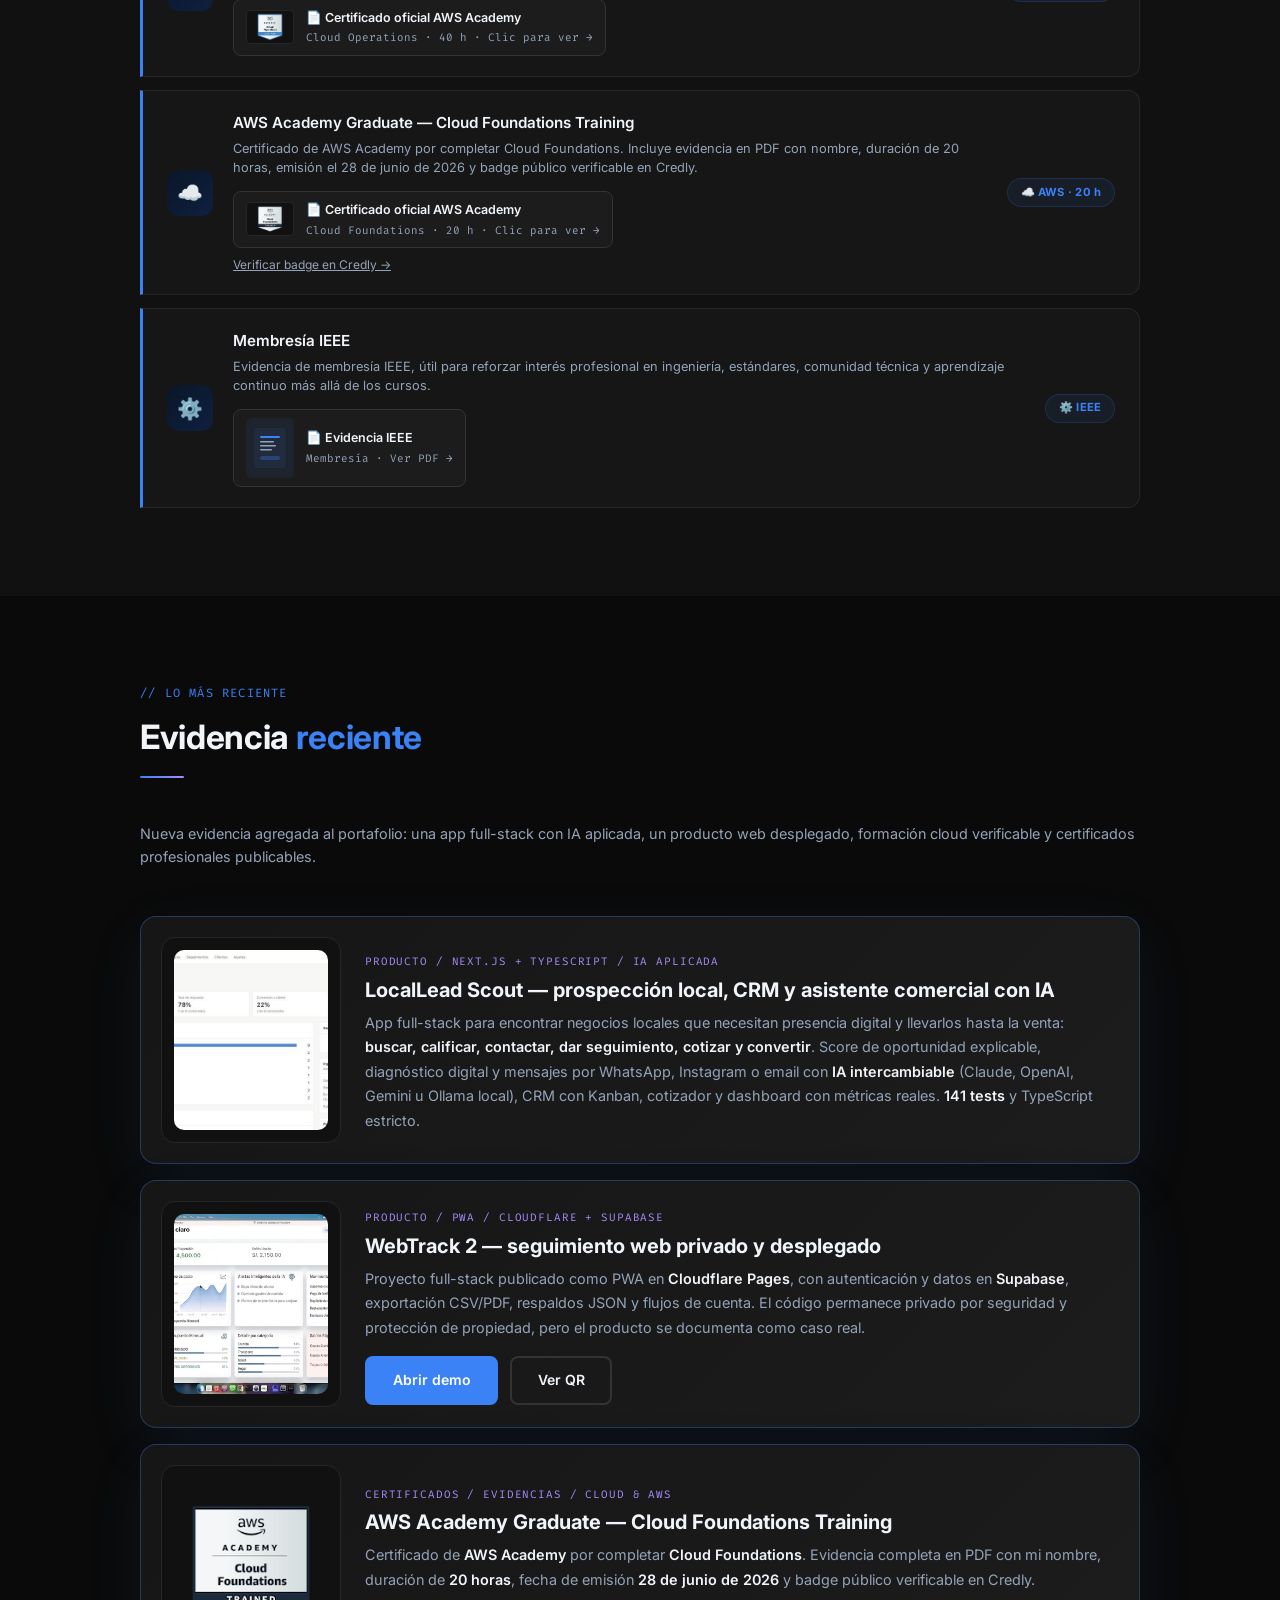
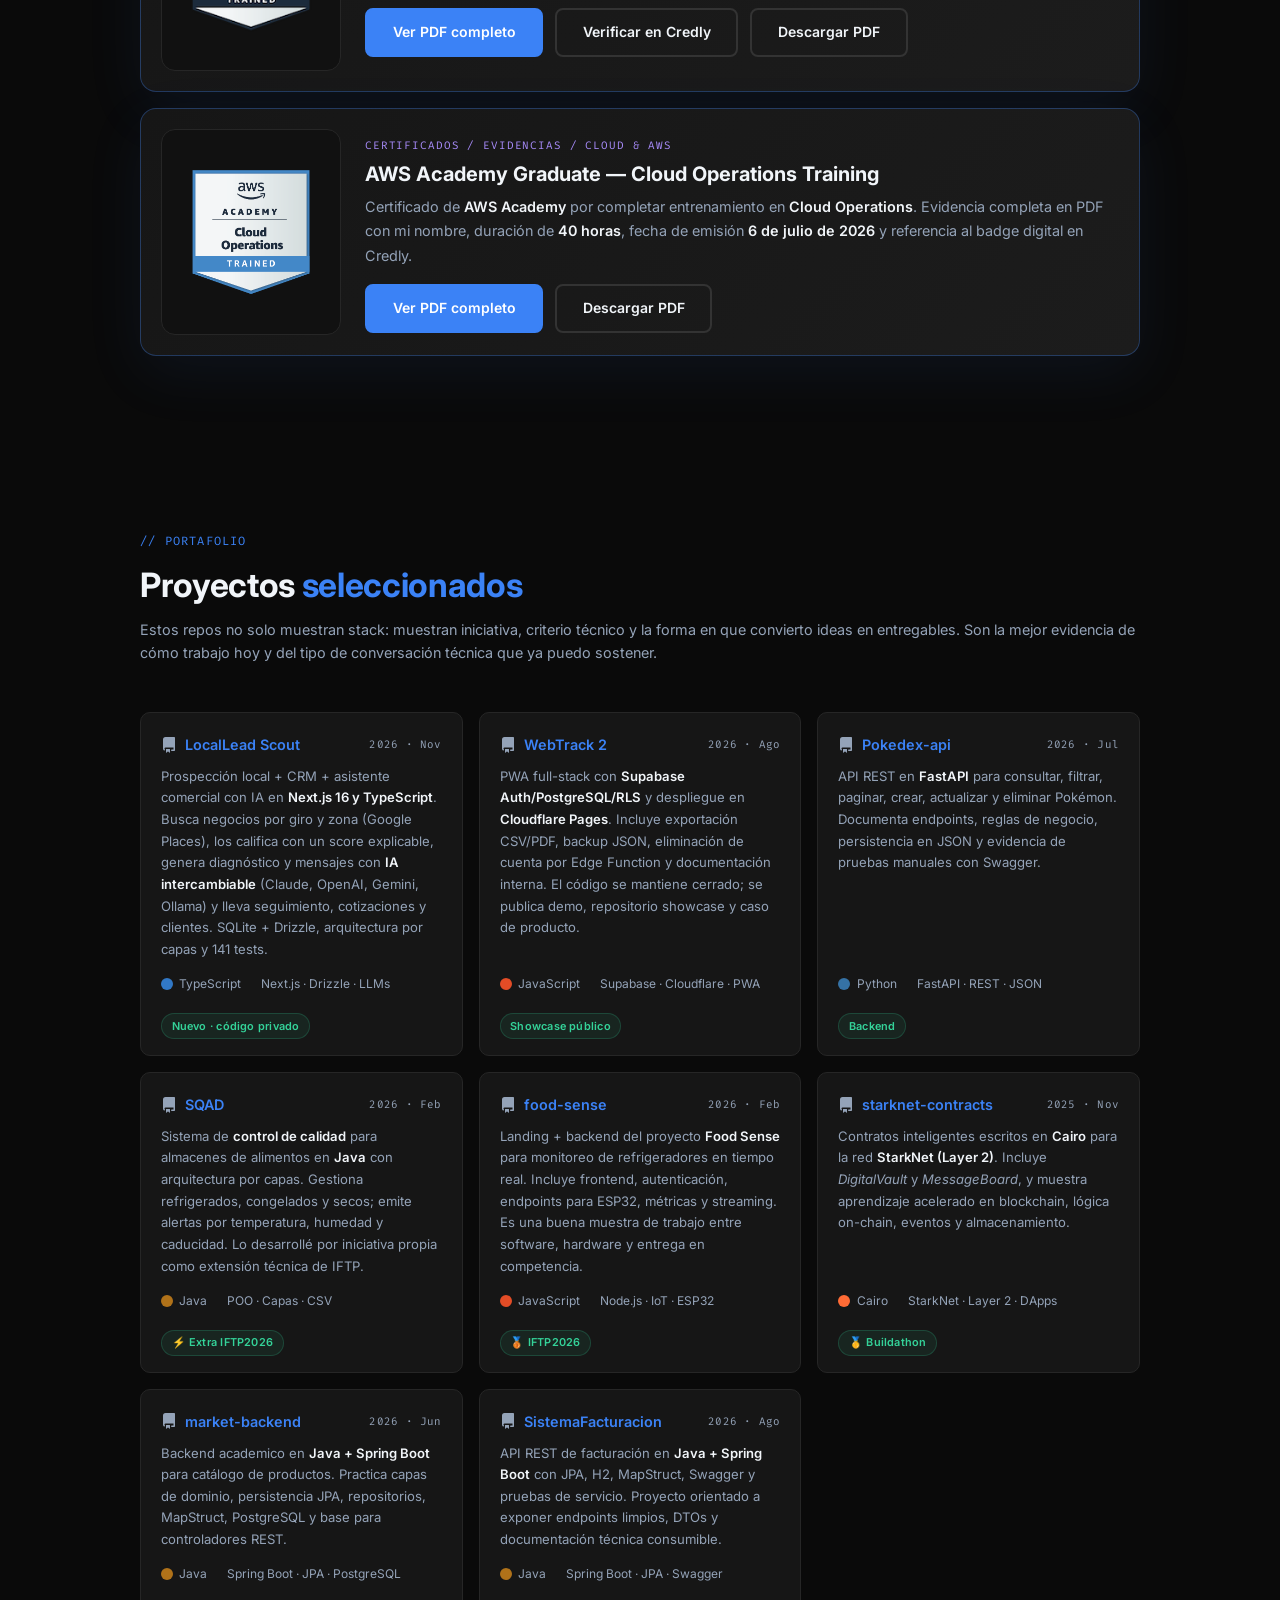
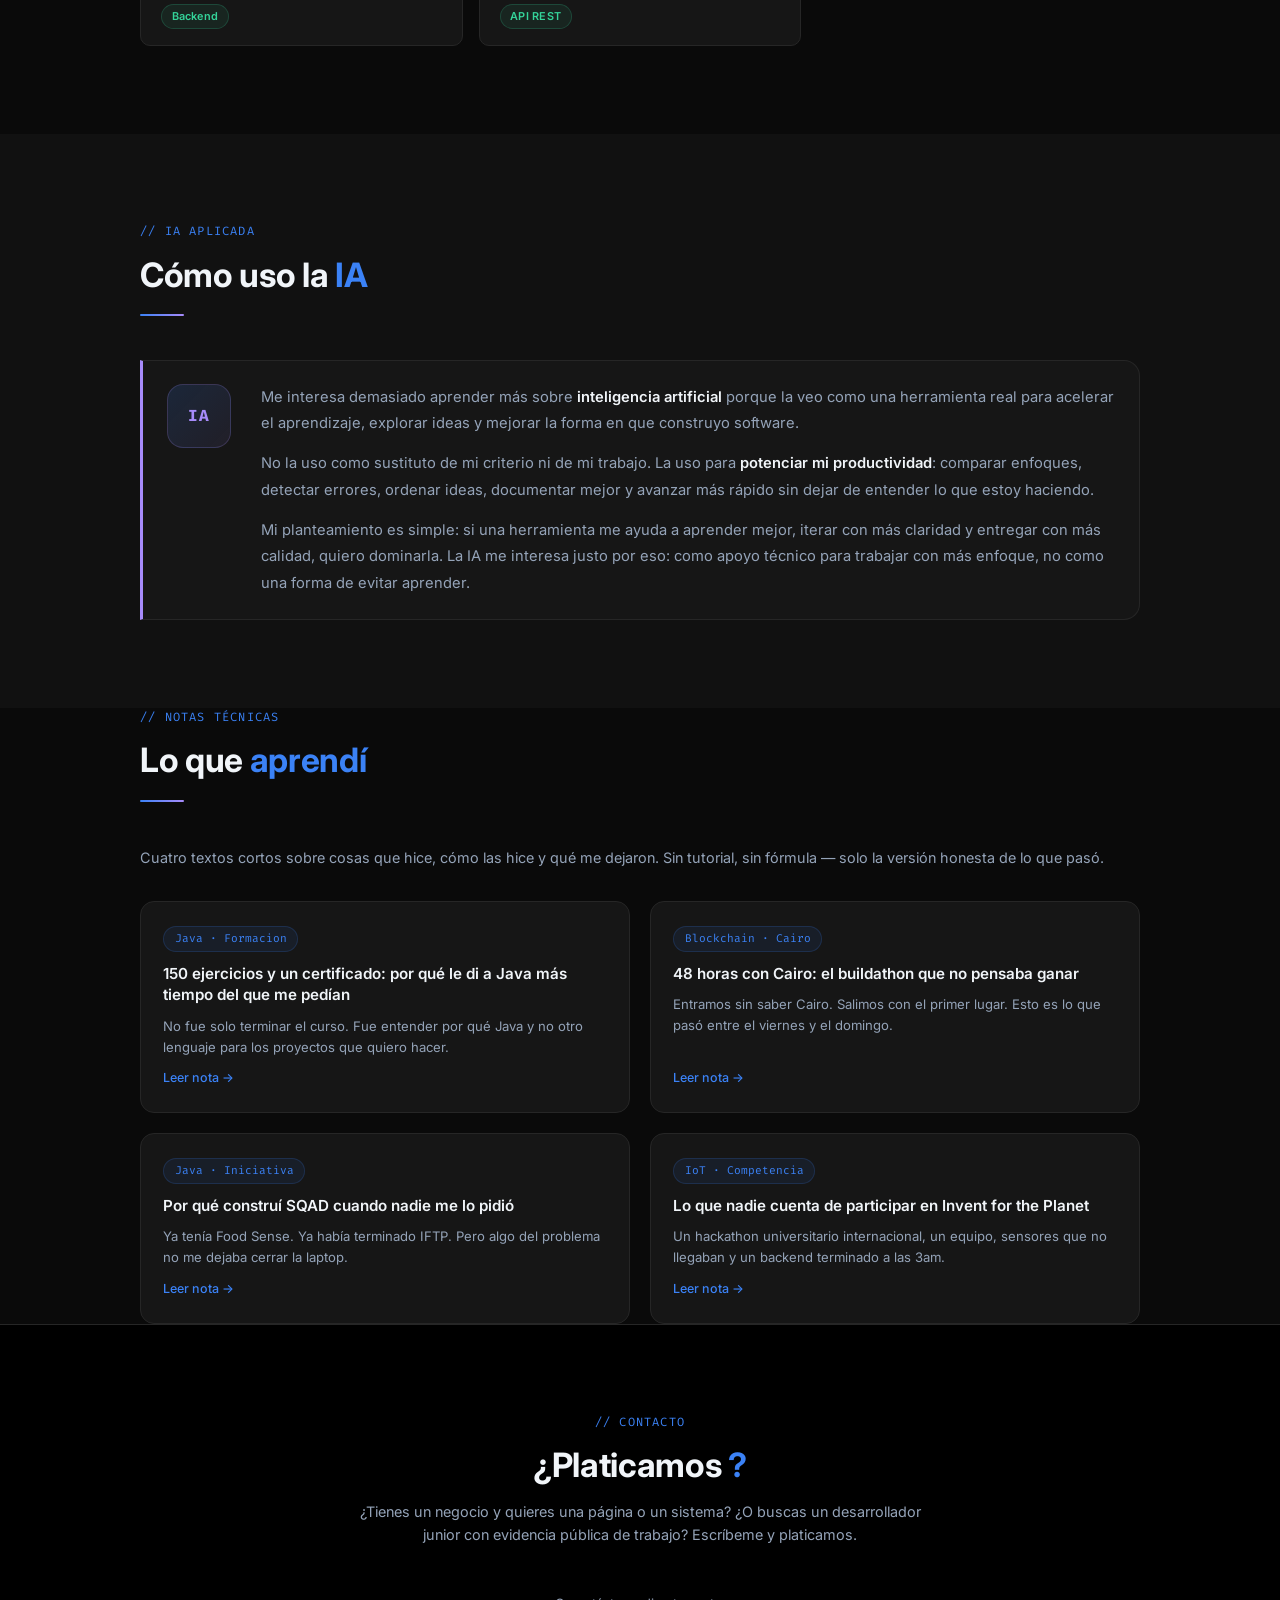
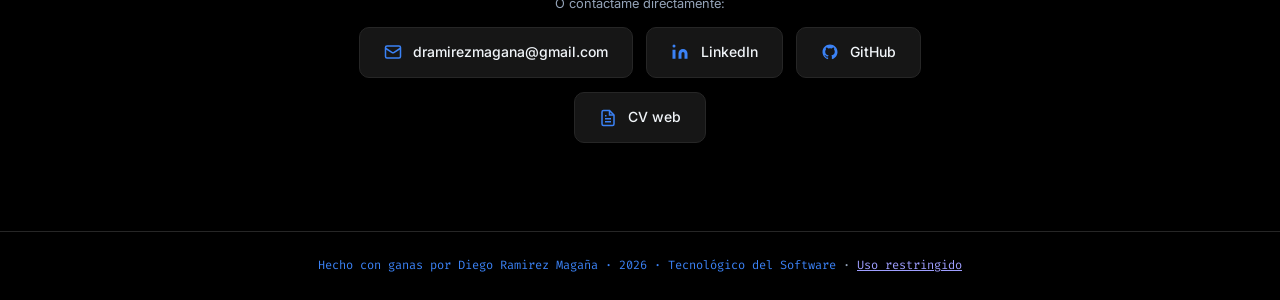
==== commit ef1ce355: "Agrega LocalLead Scout al portafolio y al CV - Proyecto nuevo en portada, "Lo más reciente" (con cap" ====
--- a/index.html
+++ b/index.html
@@ -203,7 +203,7 @@
           </div>
         </div>
 
-        <a href="#reciente" class="latest-hero-link" id="hero-latest-link">Nuevo: WebTrack 2 · PWA cloud privada</a>
+        <a href="#reciente" class="latest-hero-link" id="hero-latest-link">Nuevo: LocalLead Scout · CRM + IA comercial</a>
 
         <div class="hero-btns">
           <a href="#portafolio" class="btn btn-primary" id="hero-btn-achievements">Ver proyectos clave</a>
@@ -338,6 +338,14 @@
               <div class="skill-level" id="skill-oop-level">Uso en proyecto real</div>
               <div class="skill-meta" id="skill-oop-meta">Food Sense · APIs · backend</div>
               <div class="skill-bar"><div class="skill-fill" style="width:70%"></div></div>
+            </div>
+
+            <div class="skill-card">
+              <span class="skill-emoji" aria-hidden="true">🔷</span>
+              <div class="skill-name">TypeScript / Next.js</div>
+              <div class="skill-level" id="skill-ts-level">Uso en proyecto real</div>
+              <div class="skill-meta" id="skill-ts-meta">LocalLead Scout · React · Drizzle</div>
+              <div class="skill-bar"><div class="skill-fill" style="width:65%"></div></div>
             </div>
 
             <div class="skill-card">
@@ -674,8 +682,21 @@
       <h2 class="section-title" id="latest-title">Evidencia <span>reciente</span></h2>
       <div class="divider"></div>
       <p class="section-sub" id="latest-sub">
-        Nueva evidencia agregada al portafolio: un producto web desplegado, formación cloud verificable y certificados profesionales publicables.
+        Nueva evidencia agregada al portafolio: una app full-stack con IA aplicada, un producto web desplegado, formación cloud verificable y certificados profesionales publicables.
       </p>
+
+      <div class="latest-card">
+        <div class="latest-badge-wrap latest-badge-wrap--wide">
+          <img src="assets/locallead-scout-dashboard.jpg" alt="Dashboard de LocalLead Scout con prospectos por etapa, tasa de respuesta e ingresos" class="latest-badge-img latest-badge-img--wide" loading="lazy" decoding="async" width="320" height="180"/>
+        </div>
+        <div class="latest-info">
+          <span class="latest-kicker" id="latest-locallead-kicker">Producto / Next.js + TypeScript / IA aplicada</span>
+          <h3 id="latest-locallead-title">LocalLead Scout — prospección local, CRM y asistente comercial con IA</h3>
+          <p id="latest-locallead-desc">
+            App full-stack para encontrar negocios locales que necesitan presencia digital y llevarlos hasta la venta: <strong>buscar, calificar, contactar, dar seguimiento, cotizar y convertir</strong>. Score de oportunidad explicable, diagnóstico digital y mensajes por WhatsApp, Instagram o email con <strong>IA intercambiable</strong> (Claude, OpenAI, Gemini u Ollama local), CRM con Kanban, cotizador y dashboard con métricas reales. <strong>141 tests</strong> y TypeScript estricto.
+          </p>
+        </div>
+      </div>
 
       <div class="latest-card">
         <div class="latest-badge-wrap latest-badge-wrap--wide">
@@ -744,6 +765,28 @@
       <h2 class="section-title" id="projects-title">Proyectos <span>seleccionados</span></h2>
       <p class="section-sub" id="projects-sub">Estos repos no solo muestran stack: muestran iniciativa, criterio técnico y la forma en que convierto ideas en entregables. Son la mejor evidencia de cómo trabajo hoy y del tipo de conversación técnica que ya puedo sostener.</p>
       <div class="gh-grid">
+
+        <!-- LOCALLEAD SCOUT - APP FULL-STACK CON IA (CODIGO PRIVADO) -->
+        <div class="gh-card">
+          <div class="gh-header">
+            <span class="gh-repo-name">
+              <svg width="16" height="16" viewBox="0 0 16 16" fill="var(--muted)" aria-hidden="true" focusable="false"><path d="M2 2.5A2.5 2.5 0 014.5 0h8.75a.75.75 0 01.75.75v12.5a.75.75 0 01-.75.75h-2.5a.75.75 0 110-1.5h1.75v-2h-8a1 1 0 00-.714 1.7.75.75 0 01-1.072 1.05A2.495 2.495 0 012 11.5v-9zm10.5-1V9h-8c-.356 0-.694.074-1 .208V2.5a1 1 0 011-1h8zM5 12.25v3.25a.25.25 0 00.4.2l1.45-1.087a.25.25 0 01.3 0L8.6 15.7a.25.25 0 00.4-.2v-3.25a.25.25 0 00-.25-.25h-3.5a.25.25 0 00-.25.25z"/></svg>
+              LocalLead Scout
+            </span>
+            <span class="gh-date">2026 · Nov</span>
+          </div>
+          <p class="gh-desc" id="project-locallead-desc">
+            Prospección local + CRM + asistente comercial con IA en <strong>Next.js 16 y TypeScript</strong>.
+            Busca negocios por giro y zona (Google Places), los califica con un score explicable,
+            genera diagnóstico y mensajes con <strong>IA intercambiable</strong> (Claude, OpenAI, Gemini, Ollama)
+            y lleva seguimiento, cotizaciones y clientes. SQLite + Drizzle, arquitectura por capas y 141 tests.
+          </p>
+          <div class="gh-footer">
+            <span class="gh-lang"><span class="lang-dot lang-ts"></span> TypeScript</span>
+            <span class="gh-lang">Next.js · Drizzle · LLMs</span>
+            <span class="gh-badge-extra" id="project-locallead-badge">Nuevo · código privado</span>
+          </div>
+        </div>
 
         <!-- WEBTRACK 2 - PRODUCTO FULL-STACK CLOSED SOURCE -->
         <div class="gh-card">
--- a/css/styles.css
+++ b/css/styles.css
@@ -732,6 +732,7 @@
 .lang-python  { background: #3572A5; }
 .lang-java    { background: #b07219; }
 .lang-html    { background: #e34c26; }
+.lang-ts      { background: #3178c6; }
 .gh-badge-extra {
   font-size: .68rem; font-weight: 600;
   padding: .2rem .6rem; border-radius: 999px;
